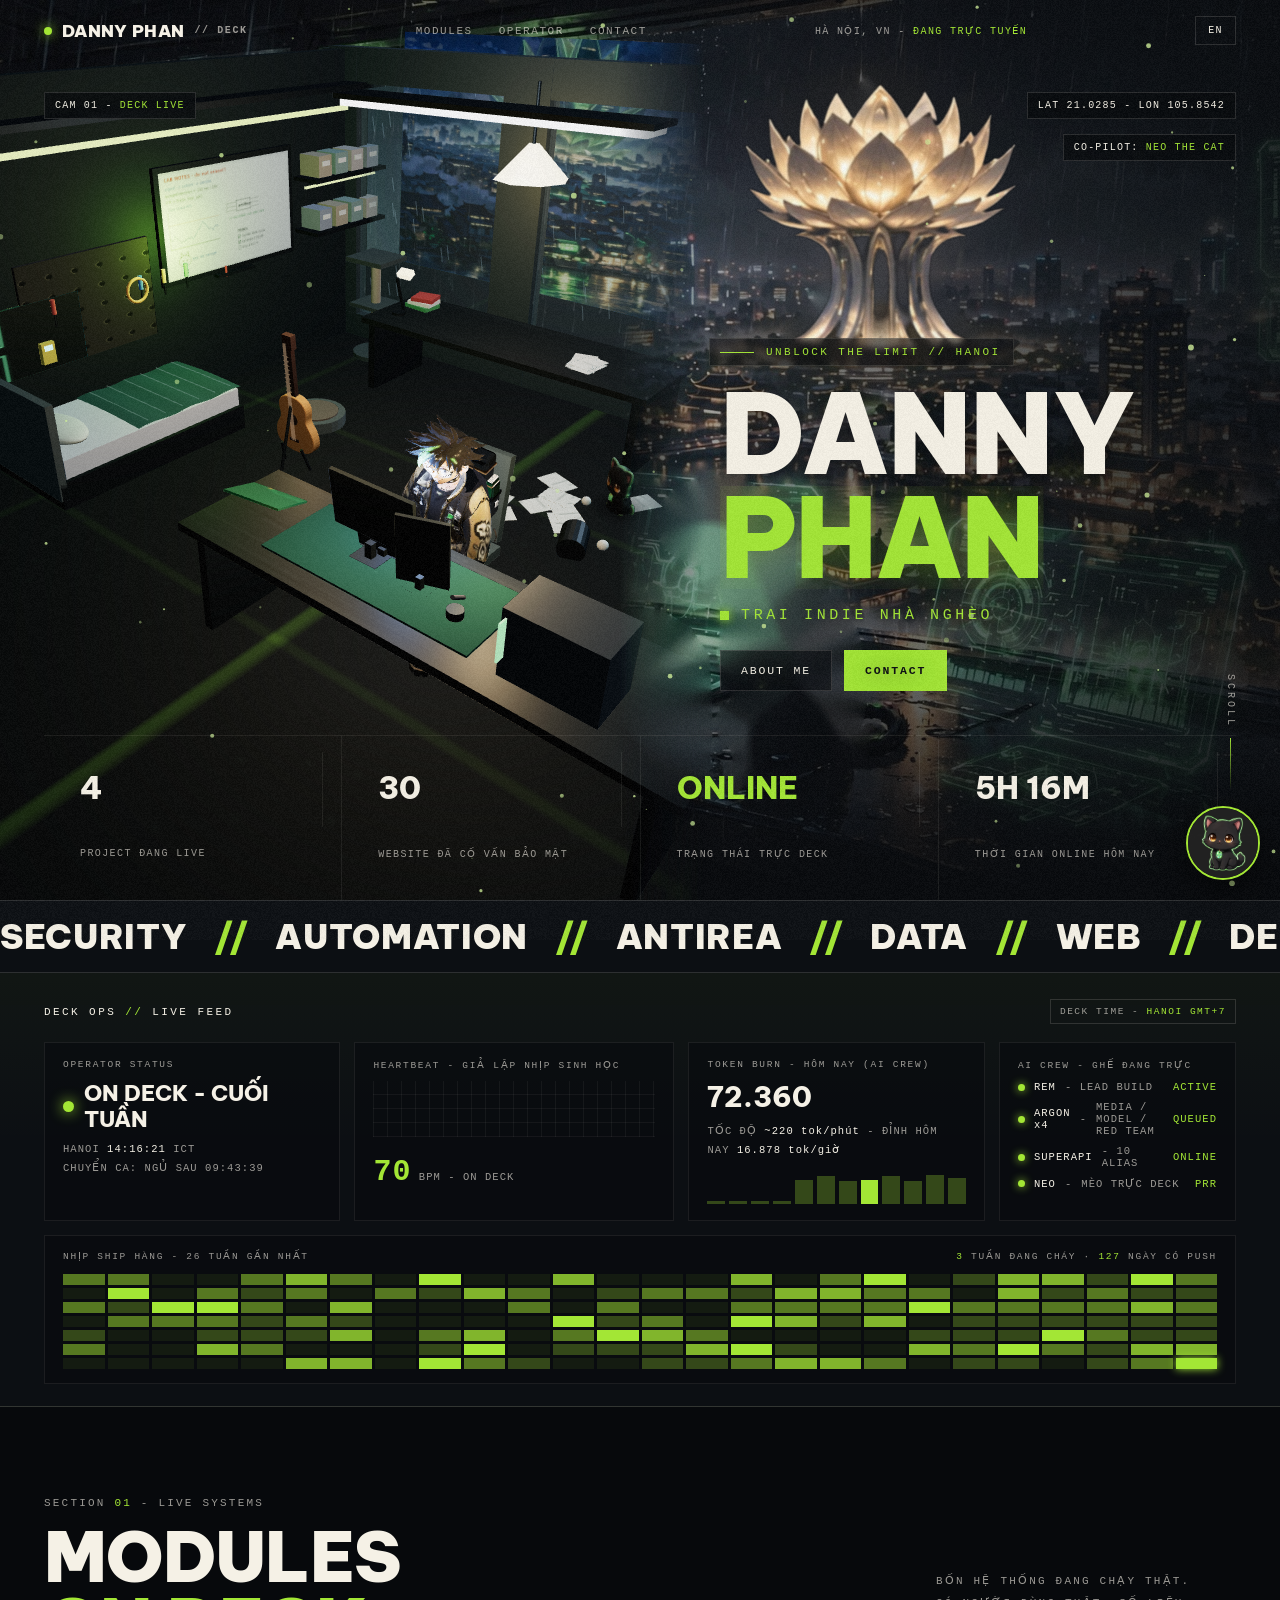
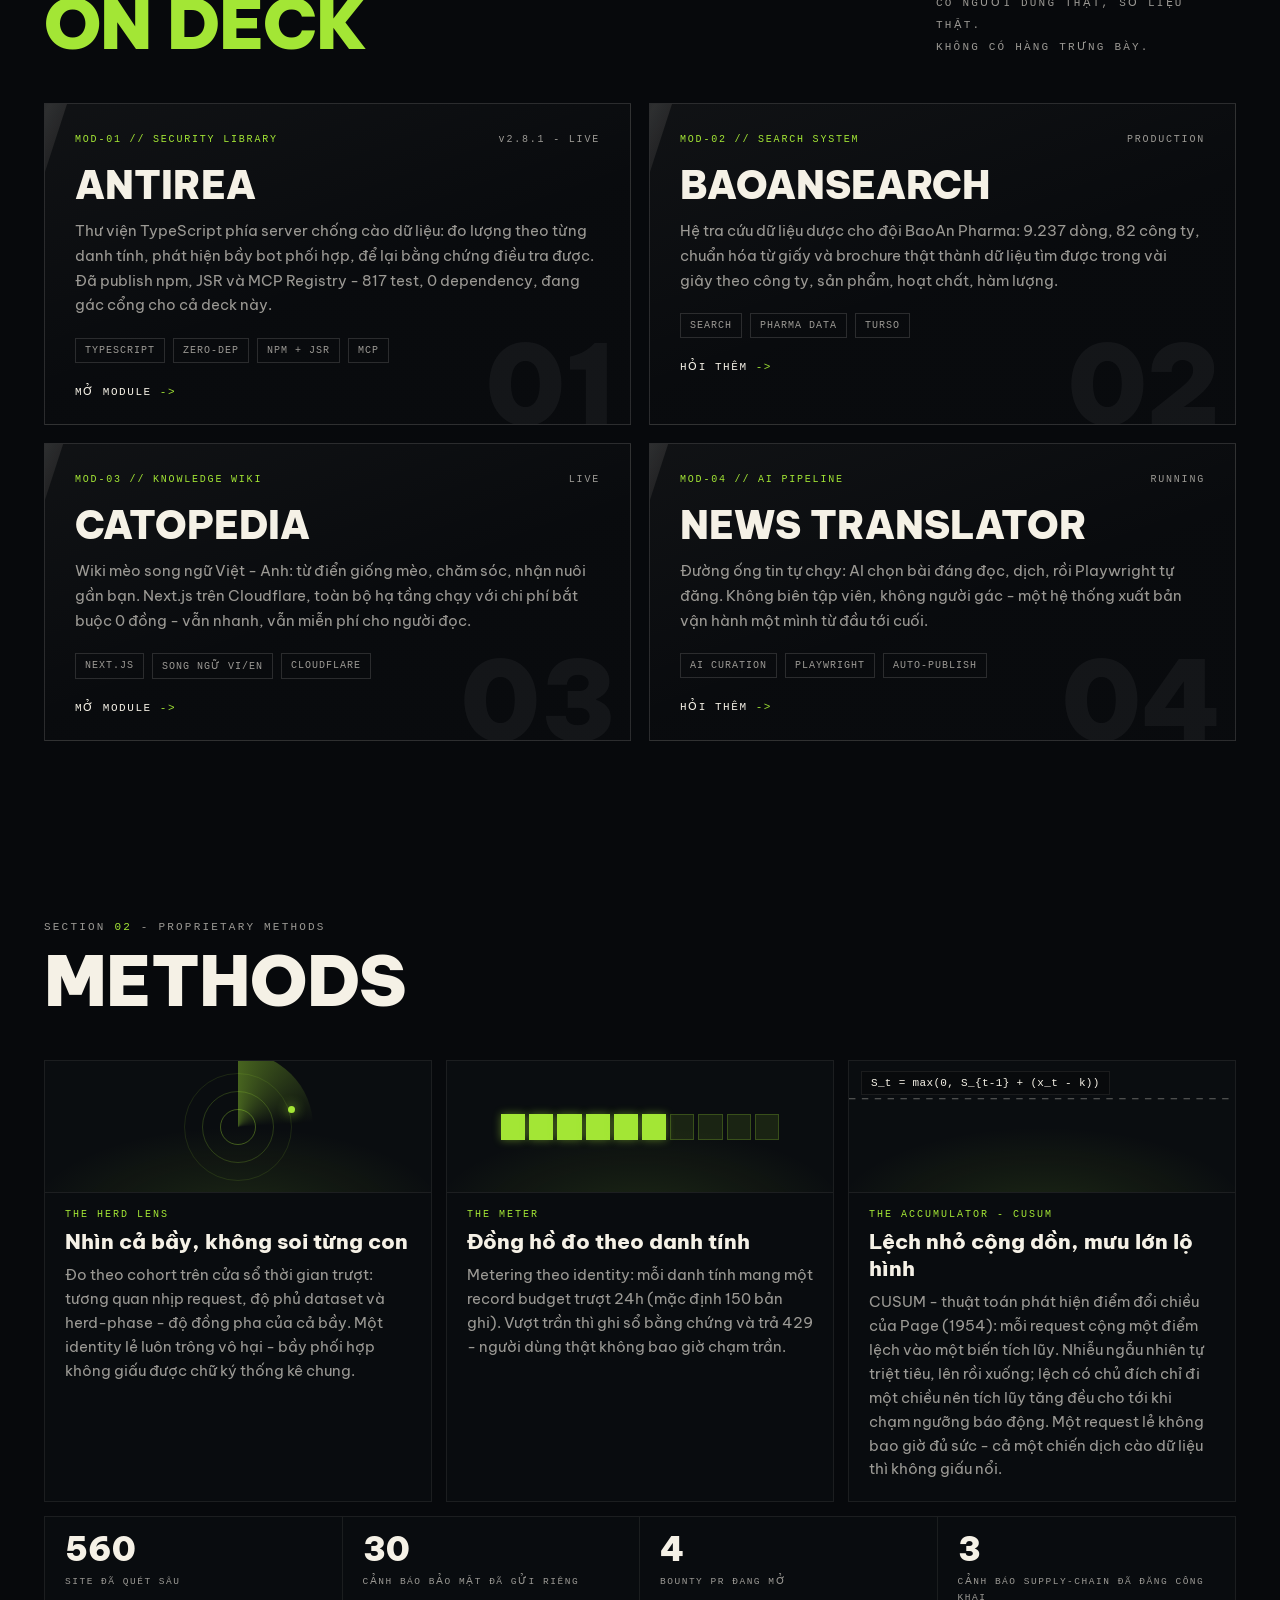
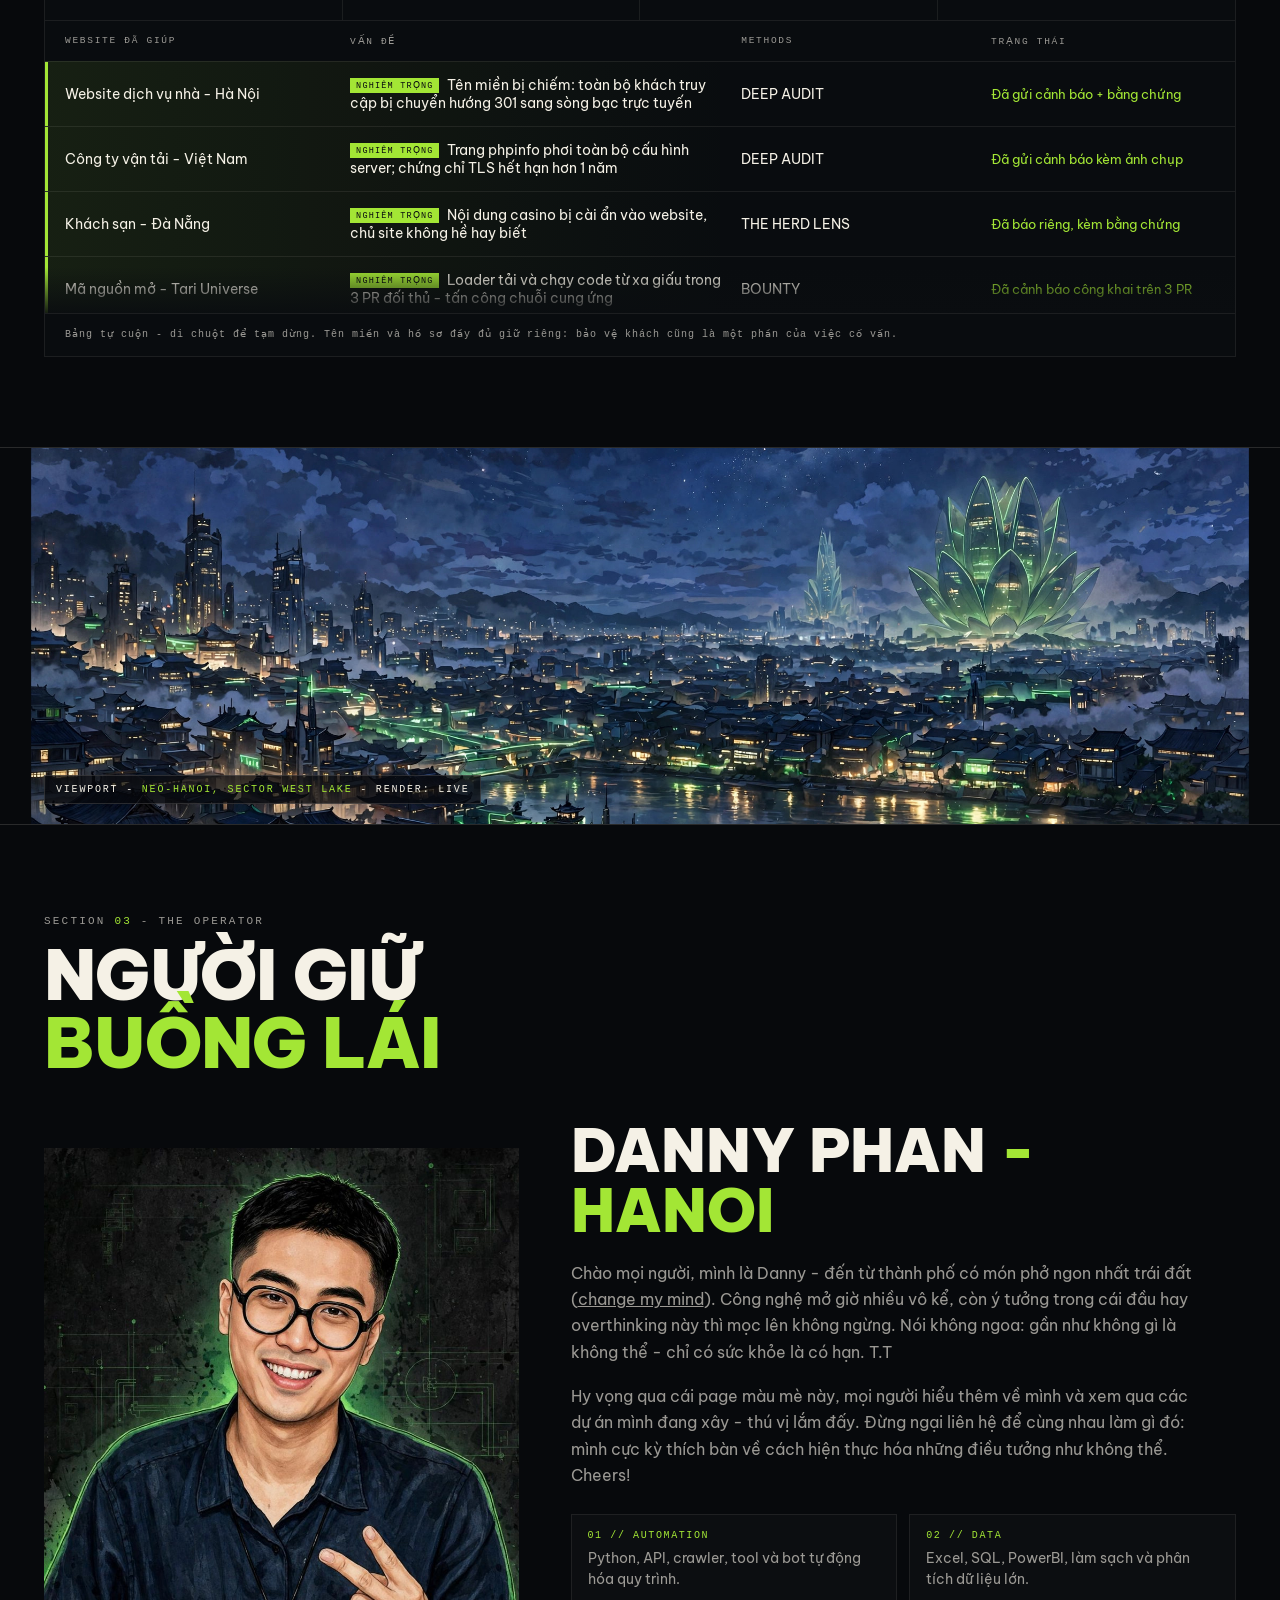
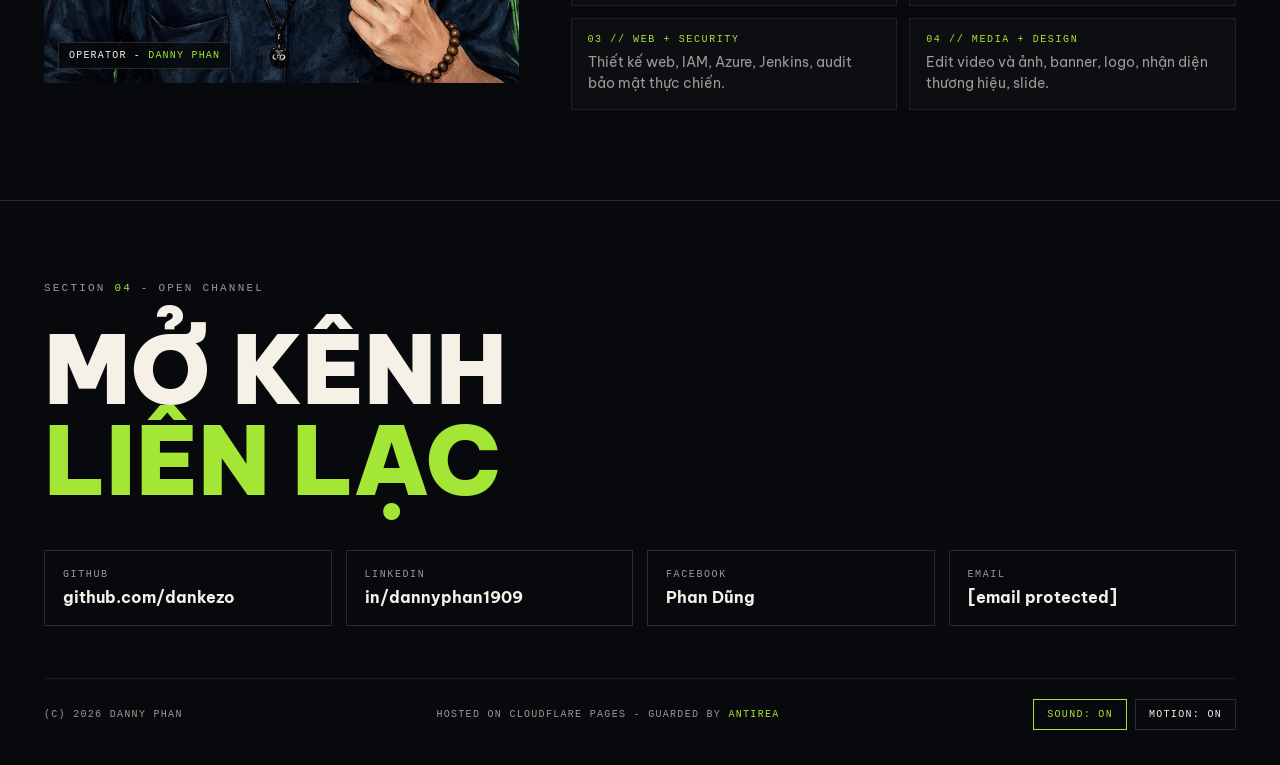
==== site/index.html @ fc875566 "Sharpen mobile room and remove action controls" ====
<!DOCTYPE html>
<html lang="vi">
<head>
<meta charset="UTF-8">
<meta name="viewport" content="width=device-width, initial-scale=1.0">
<title>Danny Phan</title>
<meta name="description" content="Buồng chỉ huy cá nhân của Danny Phan tại Hà Nội: antiRea, bảo mật, tự động hóa, dữ liệu và web. Các module đang trực tuyến.">
<meta property="og:type" content="website">
<meta property="og:url" content="https://dannyphan.me/">
<meta property="og:title" content="Danny Phan">
<meta property="og:description" content="Buồng chỉ huy cá nhân của Danny Phan tại Hà Nội: antiRea, bảo mật, tự động hóa, dữ liệu và web. Các module đang trực tuyến.">
<meta property="og:image" content="https://dannyphan.me/assets/og-image.jpg">
<meta property="og:image:width" content="1200">
<meta property="og:image:height" content="630">
<meta name="twitter:card" content="summary_large_image">
<meta name="twitter:title" content="Danny Phan">
<meta name="twitter:description" content="Buồng chỉ huy cá nhân của Danny Phan tại Hà Nội: antiRea, bảo mật, tự động hóa, dữ liệu và web. Các module đang trực tuyến.">
<meta name="twitter:image" content="https://dannyphan.me/assets/og-image.jpg">
<link rel="icon" href="assets/cat.jpg">
<link rel="preconnect" href="https://fonts.googleapis.com">
<link rel="preconnect" href="https://fonts.gstatic.com" crossorigin>
<link href="https://fonts.googleapis.com/css2?family=Be+Vietnam+Pro:wght@400;500;700;800;900&display=swap" rel="stylesheet">
<style>
:root{
  --bg:#07090C; --ink:#101418; --ink2:#0C0F13; --paper:#F5F1E6; --acid:#A3E635;
  --acid-dim:rgba(163,230,53,.55); --line:rgba(245,241,230,.14); --line2:rgba(245,241,230,.08);
  --mut:rgba(245,241,230,.62); --ease:cubic-bezier(.22,1,.36,1);
  --mono:ui-monospace,'SF Mono',SFMono-Regular,Menlo,Consolas,monospace;
}
*{margin:0;padding:0;box-sizing:border-box}
html{scroll-behavior:smooth}
html.no-motion{scroll-behavior:auto}
body{background:var(--bg);color:var(--paper);font-family:'Be Vietnam Pro',system-ui,sans-serif;overflow-x:hidden;-webkit-font-smoothing:antialiased}
::selection{background:var(--acid);color:#0B0E11}
a{color:inherit}
img{display:block;max-width:100%}
.mono{font-family:var(--mono);letter-spacing:.08em}

/* ---------- grain + scanlines ---------- */
.grain{position:fixed;inset:-40px;z-index:70;pointer-events:none;opacity:.035;background-repeat:repeat}
@keyframes grain{0%{transform:translate(0,0)}25%{transform:translate(-14px,9px)}50%{transform:translate(11px,-13px)}75%{transform:translate(-7px,-6px)}100%{transform:translate(0,0)}}

/* ---------- boot loader ---------- */
#boot{position:fixed;inset:0;z-index:200;background:#05070A;display:flex;align-items:center;justify-content:center;clip-path:inset(0 0 0 0);transition:clip-path 700ms var(--ease)}
#boot.done{clip-path:inset(0 0 100% 0)}
#boot .box{width:min(520px,86vw)}
#boot .blogo{font-weight:900;font-size:clamp(28px,6vw,44px);letter-spacing:-.01em;line-height:1}
#boot .blogo em{font-style:normal;color:var(--acid)}
#boot .blines{margin-top:18px;font-family:var(--mono);font-size:11px;line-height:1.9;color:var(--mut);min-height:96px;white-space:pre-line}
#boot .bbar{margin-top:14px;height:3px;background:rgba(245,241,230,.12);position:relative;overflow:hidden}
#boot .bbar i{position:absolute;inset:0;background:var(--acid);transform-origin:left;transform:scaleX(0)}
#boot .bpct{margin-top:10px;font-family:var(--mono);font-size:11px;color:var(--acid);display:flex;justify-content:space-between}
.no-js #boot{display:none}

/* ---------- custom cursor ---------- */
#cur,#curR{position:fixed;top:0;left:0;z-index:120;pointer-events:none;border-radius:50%;display:none}
@media(pointer:fine){#cur,#curR{display:block}}
#cur,#curR{opacity:0;transition:opacity 350ms}
body.cur-on #cur,body.cur-on #curR{opacity:1}
#cur{width:6px;height:6px;background:var(--acid);transform:translate(-50%,-50%)}
#curR{width:34px;height:34px;border:1px solid var(--acid-dim);transform:translate(-50%,-50%);transition:width 250ms var(--ease),height 250ms var(--ease),background 250ms}
#curR.big{width:64px;height:64px;background:rgba(163,230,53,.08)}
#curR .clab{position:absolute;inset:0;display:flex;align-items:center;justify-content:center;font-family:var(--mono);font-size:8px;letter-spacing:.14em;color:var(--acid);opacity:0;transition:opacity 200ms}
#curR.big .clab{opacity:1}

/* ---------- header ---------- */
header{position:fixed;top:0;left:0;right:0;z-index:90;display:flex;align-items:center;justify-content:space-between;padding:16px clamp(16px,4vw,44px);mix-blend-mode:normal;border-bottom:1px solid transparent;transition:background 300ms,border-color 300ms}
header.scrolled{background:rgba(7,9,12,.86);backdrop-filter:blur(10px);border-bottom-color:var(--line2)}
header .brand{font-weight:900;font-size:17px;letter-spacing:.02em;text-decoration:none;display:flex;gap:10px;align-items:center}
header .brand .dot{width:8px;height:8px;border-radius:50%;background:var(--acid);box-shadow:0 0 12px var(--acid);animation:pulse 2.2s infinite}
@keyframes pulse{0%,100%{opacity:1}50%{opacity:.35}}
header nav{display:flex;gap:26px}
header nav a{font-family:var(--mono);font-size:11px;letter-spacing:.14em;text-decoration:none;color:var(--mut);transition:color 200ms}
header nav a:hover{color:var(--acid)}
header .hstat{font-family:var(--mono);font-size:10px;letter-spacing:.14em;color:var(--mut)}
header .hstat b{color:var(--acid);font-weight:400}
#langBtn{cursor:pointer;background:none;border:1px solid var(--line);color:var(--paper);font-family:var(--mono);font-size:10px;letter-spacing:.14em;padding:8px 12px}
#langBtn:hover{border-color:var(--acid);color:var(--acid)}
@media(max-width:760px){header nav{display:none}header .hstat{display:none}header .brand .mono{display:none}}
@media(max-width:640px){.chip.c2{display:none}#catTeaser{display:none}.kicker{font-size:10px;letter-spacing:.15em}.kicker::before{width:22px;flex:none}}

/* ---------- hero ---------- */
.hero{position:relative;min-height:100svh;display:flex;flex-direction:column;justify-content:flex-end;overflow:hidden;background:
  radial-gradient(1100px 520px at 78% -10%,rgba(163,230,53,.13),transparent 60%),
  radial-gradient(900px 600px at 8% 108%,rgba(38,64,110,.35),transparent 60%),var(--bg)}
#gl{position:absolute;inset:0;width:100%;height:100%;opacity:.85}
.sky{position:absolute;inset:-4% -4% auto -4%;height:66%;overflow:hidden;opacity:.5;
  -webkit-mask-image:linear-gradient(#000 55%,transparent 98%);mask-image:linear-gradient(#000 55%,transparent 98%)}
.sky img{width:100%;height:100%;object-fit:cover;object-position:14% 30%}
#fx{position:absolute;inset:0;width:100%;height:100%;pointer-events:none;z-index:3}
#gl{z-index:2;mix-blend-mode:screen;opacity:.45}
.hero-art{position:absolute;inset:0;z-index:1;overflow:hidden;will-change:transform}
.hero-art img.key{width:100%;height:100%;object-fit:cover;object-position:36% 46%}
/* Danny is a REAL separated layer (cut from the original art), animated on his own:
   breathing idle, deeper parallax than the background, and a nod when clicked. */
.lotus-wrap{position:absolute;inset:0;z-index:1;pointer-events:none;will-change:transform}
.lotus-layer{width:100%;height:100%;object-fit:cover;object-position:36% 46%}
@keyframes lotusGlow{0%,100%{filter:brightness(1)}50%{filter:brightness(1.15) drop-shadow(0 0 26px rgba(255,196,86,.35))}}
.danny-wrap{position:absolute;inset:0;z-index:2;pointer-events:none;will-change:transform}
.cat-wrap{position:absolute;inset:0;z-index:3;pointer-events:none;will-change:transform}
.cat-layer{width:100%;height:100%;object-fit:cover;object-position:36% 46%}
@keyframes catBreathe{0%,100%{transform:scale(1) translateY(0)}50%{transform:scale(1.013) translateY(-2px)}}
.hero.cat-wiggle .cat-layer{animation:catWiggle .6s var(--ease)}
@keyframes catWiggle{0%{transform:rotate(0)}25%{transform:rotate(-1.6deg) translateY(-3px)}55%{transform:rotate(1.2deg)}100%{transform:rotate(0)}}
#rain{position:absolute;inset:0;width:100%;height:100%;z-index:4;pointer-events:none;opacity:.38}
#physGL{position:absolute;inset:0;width:100%;height:100%;z-index:2;pointer-events:none}
@media (min-width:901px){ .hero.gl3d .danny-wrap{visibility:hidden} }
/* Portrait (mobile-native) layer stack - hidden on desktop */
.key-p{display:none;width:100%;height:100%;object-fit:cover;object-position:50% 38%}
.mpose,.mcpose{display:none;position:absolute;inset:0;opacity:0;transition:opacity 220ms ease;object-position:50% 38%}
.mpose.on,.mcpose.on{opacity:1}
#catHot{position:absolute;left:51%;top:69%;width:11%;height:25%;z-index:7;background:none;border:none;cursor:pointer;padding:0}
.danny-layer{width:100%;height:100%;object-fit:cover;object-position:36% 46%;transition:filter 400ms}
@keyframes breathe{0%,100%{transform:scale(1) translateY(0)}50%{transform:scale(1.012) translateY(-4px)}}
/* Pose stacks: the operator and the cat swap full poses (typing / thinking /
   leaning back, sitting / grooming / sleeping) with a short crossfade. */
.pose,.cpose{position:absolute;inset:0;opacity:0;transition:opacity 220ms ease}
.pose.on,.cpose.on{opacity:1}
/* typing life comes from the physics layer now - no CSS bobbing */
.zzz{position:absolute;left:57%;top:55%;z-index:4;pointer-events:none;font-family:var(--mono);color:var(--acid);opacity:0;transition:opacity 600ms}
.zzz i{position:absolute;font-style:normal;font-weight:700;text-shadow:0 0 12px rgba(163,230,53,.6);opacity:0}
.zzz i:nth-child(1){font-size:13px}.zzz i:nth-child(2){font-size:18px}.zzz i:nth-child(3){font-size:25px}
.hero.cat-sleep .zzz{opacity:1}
.hero.cat-sleep .zzz i{animation:floatZ 2.6s ease-in infinite}
.hero.cat-sleep .zzz i:nth-child(2){animation-delay:.85s}
.hero.cat-sleep .zzz i:nth-child(3){animation-delay:1.7s}
@keyframes floatZ{0%{transform:translate(0,0) rotate(-6deg);opacity:0}25%{opacity:.95}100%{transform:translate(26px,-64px) rotate(10deg);opacity:0}}
.hero.react .danny-layer{animation:dannyNod 900ms var(--ease)}
@keyframes dannyNod{0%{transform:rotate(0) translateY(0)}22%{transform:rotate(-1.3deg) translateY(7px) scale(1.006)}48%{transform:rotate(.7deg) translateY(-3px)}72%{transform:rotate(-.4deg) translateY(2px)}100%{transform:rotate(0) translateY(0)}}
body.danny-hover .danny-layer{filter:brightness(1.08) saturate(1.07)}
.hero-art::after{content:"";position:absolute;inset:0;background:
  linear-gradient(90deg,rgba(7,9,12,.26) 0%,rgba(7,9,12,.05) 40%,rgba(7,9,12,.52) 63%,rgba(7,9,12,.88) 100%),
  linear-gradient(0deg,var(--bg) 1%,rgba(7,9,12,0) 26%),
  linear-gradient(180deg,rgba(7,9,12,.55),rgba(7,9,12,0) 18%)}
/* Danny himself is interactive: hotspot, speech bubble, pulse rings */
#dannyHot{position:absolute;z-index:6;left:2.5%;bottom:11%;width:min(31vw,450px);height:min(70vh,610px);background:transparent;border:none;cursor:pointer;padding:0}
#dannyHot:focus-visible{outline:2px solid var(--acid);outline-offset:-2px}
#dannyFx{position:absolute;inset:0;z-index:6;pointer-events:none;overflow:hidden}
.danny-ring{position:absolute;border:2px solid var(--acid);border-radius:50%;pointer-events:none;transform:translate(-50%,-50%);animation:ringX 950ms var(--ease) forwards}
@keyframes ringX{from{width:36px;height:36px;opacity:.95}to{width:330px;height:330px;opacity:0}}
#dannySay{position:absolute;z-index:7;left:46.5%;top:14.5%;width:min(312px,72vw);background:rgba(9,12,10,.92);border:1px solid rgba(163,230,53,.5);color:var(--paper);box-shadow:0 18px 44px rgba(0,0,0,.55);backdrop-filter:blur(6px);opacity:0;transform:translateY(10px) scale(.96);transform-origin:bottom left;transition:opacity 300ms var(--ease),transform 300ms var(--ease);pointer-events:none}
#dannySay::before{content:"";position:absolute;top:-1px;left:-1px;width:14px;height:14px;border-top:2px solid var(--acid);border-left:2px solid var(--acid)}
#dannySay::after{content:"";position:absolute;left:-7px;bottom:20px;width:12px;height:12px;background:rgba(9,12,10,.92);border-left:1px solid rgba(163,230,53,.5);border-bottom:1px solid rgba(163,230,53,.5);transform:rotate(45deg)}
#dannySay.show{opacity:1;transform:none}
.say-head{display:flex;align-items:center;gap:8px;font-family:var(--mono);font-size:9px;letter-spacing:.18em;color:var(--acid);padding:10px 12px 0}
.say-head .dot{width:7px;height:7px;border-radius:50%;background:var(--acid);box-shadow:0 0 9px var(--acid);animation:pulse 1.4s infinite;flex:none}
.say-head .eq{margin-left:auto;display:flex;gap:2px;align-items:flex-end;height:10px}
.say-head .eq i{width:3px;background:var(--acid);animation:eqB 680ms ease-in-out infinite}
.say-head .eq i:nth-child(2){animation-delay:120ms}.say-head .eq i:nth-child(3){animation-delay:240ms}
@keyframes eqB{0%,100%{height:3px}50%{height:10px}}
.say-text{font-size:15px;font-weight:600;line-height:1.55;padding:7px 12px 13px;min-height:52px}
.say-text .caret{display:inline-block;width:8px;height:15px;background:var(--acid);vertical-align:-2px;margin-left:3px;animation:blink 530ms steps(1) infinite}
@keyframes blink{50%{opacity:0}}
body.overdrive #gl{opacity:.8}
body.overdrive .hero-art .scan i{animation-duration:1.5s}
#catBtn.excited{animation:catWig 600ms var(--ease)}
@keyframes catWig{0%,100%{transform:rotate(0)}25%{transform:rotate(-8deg) scale(1.07)}60%{transform:rotate(7deg) scale(1.07)}}
.hero-art .scan{position:absolute;inset:0;overflow:hidden;pointer-events:none;z-index:2}
.hero-art .scan i{position:absolute;left:0;right:0;height:130px;top:-140px;background:linear-gradient(rgba(163,230,53,0),rgba(163,230,53,.13),rgba(163,230,53,0));animation:scan 5.5s var(--ease) infinite}
.hero .chip{z-index:6}
.hero .chip.c1{top:92px;left:clamp(16px,4vw,44px)}
.hero .chip.c2{top:92px;right:clamp(16px,4vw,44px);left:auto}
.hero .chip.c3{right:6%;bottom:32%;left:auto;top:auto}
.hero-inner{position:relative;z-index:5;width:min(1440px,100%);margin:0 auto;padding:clamp(120px,17vh,180px) clamp(16px,4vw,44px) 0}
.hero-grid{display:grid;grid-template-columns:minmax(0,1fr) minmax(0,600px);align-items:end}
.hero-copy{grid-column:2;text-shadow:0 2px 22px rgba(7,9,12,.55)}
.hudframe{position:relative;border:1px solid var(--line);background:rgba(12,15,19,.4)}
.hudframe::before,.hudframe::after{content:"";position:absolute;width:22px;height:22px;border:2px solid var(--acid);z-index:3}
.hudframe::before{top:-2px;left:-2px;border-right:none;border-bottom:none}
.hudframe::after{bottom:-2px;right:-2px;border-left:none;border-top:none}
.hudframe .scan{position:absolute;inset:0;overflow:hidden;pointer-events:none;z-index:2}
.hudframe .scan i{position:absolute;left:0;right:0;height:110px;top:-120px;background:linear-gradient(rgba(163,230,53,0),rgba(163,230,53,.14),rgba(163,230,53,0));animation:scan 5.5s var(--ease) infinite}
@keyframes scan{0%,55%{top:-120px}85%,100%{top:110%}}
.hudframe img.key{width:100%;height:100%;object-fit:cover;aspect-ratio:16/10.4}
.chip{position:absolute;z-index:4;font-family:var(--mono);font-size:10px;letter-spacing:.12em;padding:7px 10px;background:rgba(7,9,12,.78);border:1px solid var(--line);backdrop-filter:blur(4px)}
.chip b{color:var(--acid);font-weight:400}
.chip.c1{top:14px;left:14px}.chip.c2{top:14px;right:14px}.chip.c3{bottom:14px;left:14px}
.hero-copy{padding-bottom:8px}
.kicker{font-family:var(--mono);font-size:11px;letter-spacing:.22em;color:var(--acid);display:flex;align-items:center;gap:12px;width:max-content;max-width:100%;background:rgba(5,7,10,.52);border:1px solid rgba(245,241,230,.12);padding:7px 12px 7px 10px;margin-left:-11px;backdrop-filter:blur(3px);text-shadow:0 1px 8px rgba(0,0,0,.65)}
.kicker::before{content:"";width:34px;height:1px;background:var(--acid)}
h1.mega{font-size:clamp(56px,8.6vw,132px);font-weight:900;line-height:.94;letter-spacing:-.015em;margin:16px 0 6px;text-transform:uppercase;transform:scale(1.055);transition:transform 1500ms var(--ease)}
h1.mega.play{transform:scale(1)}
h1.mega .ch{display:inline-block;transform:translateY(112%);clip-path:inset(0 0 0 0)}
h1.mega .row{display:block;overflow:hidden;padding-bottom:.08em;margin-bottom:-.08em}
h1.mega .acid{color:var(--acid);text-shadow:0 0 34px rgba(163,230,53,.35)}
.glitching{animation:gl .38s steps(2) both}
@keyframes gl{0%{transform:translate(3px,-2px) skewX(-6deg);opacity:.75}35%{transform:translate(-4px,1px)}70%{transform:translate(2px,2px) skewX(4deg)}100%{transform:none}}
.hero-sub{font-size:clamp(15px,1.5vw,18px);line-height:1.65;color:var(--mut);max-width:46ch;margin-top:16px}
.hero-sub b{color:var(--paper);font-weight:700}
.cta-row{display:flex;gap:14px;margin-top:28px;flex-wrap:wrap}
.btn{font-family:var(--mono);font-size:12px;letter-spacing:.12em;text-decoration:none;padding:15px 22px;border:1px solid var(--acid);color:#0B0E11;background:var(--acid);font-weight:700;transition:transform 250ms var(--ease),box-shadow 250ms;box-shadow:0 0 0 rgba(163,230,53,0)}
.btn:hover{transform:translateY(-3px);box-shadow:0 12px 34px rgba(163,230,53,.28)}
.btn.ghost{background:transparent;color:var(--paper);border-color:var(--line)}
.btn.ghost:hover{border-color:var(--acid);color:var(--acid);box-shadow:none}
.hero-meta{display:flex;gap:0;margin-top:clamp(28px,4vh,44px);border-top:1px solid var(--line2);position:relative;z-index:5}
.hero-meta div{flex:1;padding:16px 18px 20px;border-right:1px solid var(--line2)}
.hero-meta div:last-child{border-right:none}
.hero-meta .n{font-size:clamp(22px,2.4vw,32px);font-weight:800}
.hero-meta .n em{font-style:normal;color:var(--acid)}
.hero-meta .l{font-family:var(--mono);font-size:10px;letter-spacing:.14em;color:var(--mut);margin-top:5px}
.hero-meta .n span.on{color:var(--acid)}
.hero-meta .n span.off{color:#8a94a0}
.scrollcue{position:absolute;right:clamp(16px,4vw,44px);bottom:110px;z-index:6;font-family:var(--mono);font-size:10px;letter-spacing:.3em;color:var(--mut);writing-mode:vertical-rl;display:flex;align-items:center;gap:10px}
.scrollcue::after{content:"";width:1px;height:52px;background:linear-gradient(var(--acid),transparent);animation:cue 1.8s var(--ease) infinite}
@keyframes cue{0%{transform:scaleY(0);transform-origin:top}55%{transform:scaleY(1);transform-origin:top}56%{transform-origin:bottom}100%{transform:scaleY(0);transform-origin:bottom}}
/* ---------- M7 hero: slogan + contact chips, live 3D room stage ---------- */
.hero-slogan{display:none}
.cta-chips{display:none}
@media(min-width:901px){
  .hero-sub{display:none}
  .cta-row{display:none}
  .hero-slogan{display:flex;align-items:center;gap:12px;margin-top:18px;font-family:var(--mono);font-size:clamp(12px,1.25vw,15px);letter-spacing:.24em;color:var(--acid);text-transform:uppercase}
  .hero-slogan::before{content:"";width:9px;height:9px;background:var(--acid);box-shadow:0 0 10px var(--acid);flex:none}
  .cta-chips{display:flex;gap:12px;margin-top:26px;flex-wrap:wrap}
  .hchip{font-family:var(--mono);font-size:11.5px;letter-spacing:.16em;text-decoration:none;padding:13px 20px;border:1px solid var(--line);color:var(--paper);background:rgba(7,9,12,.55);backdrop-filter:blur(4px);transition:border-color 250ms,color 250ms,transform 250ms var(--ease),box-shadow 250ms}
  .hchip:hover{border-color:var(--acid);color:var(--acid);transform:translateY(-2px)}
  .hchip.solid{background:var(--acid);border-color:var(--acid);color:#0B0E11;font-weight:700}
  .hchip.solid:hover{color:#0B0E11;box-shadow:0 12px 30px rgba(163,230,53,.25)}
  /* live room: the canvas becomes the left stage (copy owns the right) */
  .hero.gl3d #physGL{inset:auto;left:0;top:0;width:55%;height:100%;opacity:1;mix-blend-mode:normal;
    -webkit-mask-image:linear-gradient(90deg,#000 88%,transparent 100%);mask-image:linear-gradient(90deg,#000 88%,transparent 100%)}
  .hero.gl3d .cat-wrap{visibility:hidden}
  .hero.gl3d #catHot{display:none}
  .hero.gl3d .hero-grid{grid-template-columns:55% 1fr}
  .hero.gl3d .hero-copy{padding-left:clamp(8px,1.6vw,28px)}
  .hero.gl3d #dannySay{left:36%;top:11.5%}
  .hero.gl3d #dannyHot{left:26%;bottom:auto;top:29%;width:9%;height:34%;pointer-events:none}
  .hero.gl3d .chip.c3{top:134px;bottom:auto;right:clamp(16px,4vw,44px)}
}
@media(max-width:900px){
  /* Mobile gets its own composition instead of a squeezed desktop frame:
     the scene is a full-bleed band on top, the copy lives below it on solid
     ground. Nobody is cropped into darkness, no text covers the operator. */
  .hero{display:flex;flex-direction:column;min-height:0}
  .hero-art{position:relative;inset:auto;width:100%;height:55svh;flex:none}
  .hero-art::after{background:linear-gradient(0deg,var(--bg) 0%,rgba(7,9,12,0) 15%),linear-gradient(180deg,rgba(7,9,12,.5),rgba(7,9,12,0) 22%)}
  .hero-art img.key,.danny-layer,.lotus-layer,.cat-layer{object-position:30% 42%}
  /* mobile uses its own portrait artwork + pose stack, not the PC crop */
  .hero-art img.key{display:none}
  .key-p{display:block}
  .pose,.cpose{display:none!important}
  .mpose,.mcpose{display:block}
  .hero .chip.c3{display:none}
  .scrollcue{display:none}
  .hero-grid{grid-template-columns:1fr}
  .hero-copy{grid-column:auto;text-shadow:none}
  /* keep the CTA row clear of the fixed cat chat button (bottom-right):
     buttons wrap inside the safe width instead of sliding under it */
  .cta-row{padding-right:104px}
  .hero-inner{padding-top:6px}
  #dannyHot{left:0;bottom:auto;top:5svh;width:60vw;height:46svh}
  #catHot{left:73%;top:31svh;width:27%;height:21svh}
  #dannySay{left:4%;top:36svh;bottom:auto;width:min(252px,68vw)}
  .zzz{left:80%;top:47%}
  #dannySay::after{left:26px;bottom:auto;top:-7px;transform:rotate(135deg)}
  .say-text{font-size:13.5px;min-height:46px}
  .hero-meta{flex-wrap:wrap}
  .hero-meta div{flex:1 1 42%;border-bottom:1px solid var(--line2)}
}

/* ---------- methods + field results ---------- */
.meths{display:grid;grid-template-columns:repeat(6,1fr);gap:14px}
.meth{border:1px solid var(--line2);background:rgba(12,15,19,.55);padding:0 20px 20px;overflow:hidden;grid-column:span 2}
.meth.duo{grid-column:span 3}
a.meth{display:block;color:inherit;text-decoration:none;transition:border-color 250ms}
a.meth:hover{border-color:rgba(163,230,53,.55)}
.meth.duo.collab{background:linear-gradient(180deg,rgba(163,230,53,.08),rgba(12,15,19,.55))}
.mviz .duo-rings i{position:absolute;top:50%;width:76px;height:76px;margin-top:-38px;border:1.5px solid rgba(163,230,53,.55);border-radius:50%}
.mviz .duo-rings i:nth-child(1){left:calc(50% - 70px)}
.mviz .duo-rings i:nth-child(2){left:calc(50% - 6px);border-color:rgba(163,230,53,.3)}
.mviz .duo-rings b{position:absolute;left:50%;top:50%;width:8px;height:8px;margin:-4px 0 0 -4px;border-radius:50%;background:var(--acid);box-shadow:0 0 12px var(--acid);animation:pulse 1.8s infinite}
.mviz.face img{width:100%;height:100%;object-fit:cover;object-position:center 21%;display:block}
.mcta{display:inline-block;margin-top:12px;font-family:var(--mono);font-size:11px;letter-spacing:.16em;color:var(--acid)}
section[id],footer[id]{scroll-margin-top:86px}
@media(max-width:900px){.meths{grid-template-columns:1fr 1fr}.meth{grid-column:span 2}.meth.duo{grid-column:span 1}}
@media(max-width:560px){.meths{grid-template-columns:1fr}.meth,.meth.duo{grid-column:span 1}}
.mviz{height:132px;margin:0 -20px 16px;position:relative;overflow:hidden;background:radial-gradient(300px 130px at 50% 120%,rgba(163,230,53,.12),transparent 70%),#0A0D10;border-bottom:1px solid var(--line2)}
.mviz .rings i{position:absolute;left:50%;top:50%;transform:translate(-50%,-50%);border:1px solid rgba(163,230,53,.35);border-radius:50%}
.mviz .rings i:nth-child(1){width:36px;height:36px}.mviz .rings i:nth-child(2){width:72px;height:72px;opacity:.6}.mviz .rings i:nth-child(3){width:108px;height:108px;opacity:.35}
.mviz .sweep{position:absolute;left:50%;top:50%;width:150px;height:150px;margin:-75px 0 0 -75px;background:conic-gradient(from 0deg,rgba(163,230,53,.4),transparent 24%);border-radius:50%;animation:spin 5.5s linear infinite}
@keyframes spin{to{transform:rotate(360deg)}}
.mviz .blip{position:absolute;left:63%;top:34%;width:7px;height:7px;border-radius:50%;background:var(--acid);box-shadow:0 0 12px var(--acid);animation:pulse 1.8s infinite}
.mviz .gauge{position:absolute;left:14%;right:14%;top:50%;transform:translateY(-50%);display:flex;gap:4px}
.mviz .gauge i{flex:1;height:26px;background:rgba(163,230,53,.10);border:1px solid rgba(163,230,53,.22)}
.mviz .gauge i.on{background:var(--acid);border-color:var(--acid);box-shadow:0 0 9px rgba(163,230,53,.45)}
.mviz .tg i{position:absolute;left:50%;top:50%;transform:translate(-50%,-50%);border:1px solid rgba(163,230,53,.55);border-radius:50%;animation:ringGrow 2.8s var(--ease) infinite}
.mviz .tg i:nth-child(2){animation-delay:.9s}.mviz .tg i:nth-child(3){animation-delay:1.8s}
@keyframes ringGrow{from{width:10px;height:10px;opacity:1}to{width:110px;height:110px;opacity:0}}
.mviz .tg b{position:absolute;left:50%;top:50%;width:8px;height:8px;margin:-4px;border-radius:50%;background:var(--acid);box-shadow:0 0 12px var(--acid)}
/* CUSUM accumulator viz: animated chart (the descriptive GIF, pure SVG+CSS) */
.mviz.cusum svg{position:absolute;inset:0;width:100%;height:100%}
.mviz.cusum .thr{stroke:rgba(245,241,230,.38);stroke-width:1;stroke-dasharray:5 5}
.mviz.cusum .cpath{fill:none;stroke:var(--acid);stroke-width:2.5;stroke-linejoin:round;stroke-dasharray:100;stroke-dashoffset:100;animation:cdraw 6.5s linear infinite}
@keyframes cdraw{0%{stroke-dashoffset:100}68%{stroke-dashoffset:0}100%{stroke-dashoffset:0}}
.mviz.cusum .cdot{fill:var(--acid);opacity:0;animation:cdotA 6.5s linear infinite}
@keyframes cdotA{0%,60%{opacity:0}68%,100%{opacity:1}}
.mviz.cusum .cform{position:absolute;left:12px;top:10px;font-family:var(--mono);font-size:11px;letter-spacing:.03em;color:var(--paper);background:rgba(7,9,12,.72);border:1px solid var(--line2);padding:5px 9px}
.meth .mname{font-family:var(--mono);font-size:10px;letter-spacing:.2em;color:var(--acid)}
.meth h3{font-size:21px;font-weight:800;margin:8px 0 8px}
.meth p{color:var(--mut);line-height:1.65;font-size:14.5px}
.board{margin-top:14px;border:1px solid var(--line2);background:rgba(12,15,19,.55)}
.brow{display:grid;grid-template-columns:1.15fr 1.6fr 1fr .95fr;gap:14px;padding:14px 20px;border-top:1px solid var(--line2);font-size:14px;align-items:center}
.brow.bhead{border-top:none;font-family:var(--mono);font-size:9.5px;letter-spacing:.18em;color:var(--mut)}
.brow .bst{color:var(--acid);font-size:13px}
.bfoot{padding:12px 20px;border-top:1px solid var(--line2);font-family:var(--mono);font-size:10px;letter-spacing:.1em;color:var(--mut);line-height:1.8}
/* advisory dashboard + auto-scrolling board (Danny 11/11) */
.bdash{display:grid;grid-template-columns:repeat(4,1fr);border-bottom:1px solid var(--line2)}
.bdash .dstat{padding:16px 20px 14px;border-right:1px solid var(--line2)}
.bdash .dstat:last-child{border-right:none}
.bdash .dn{font-size:clamp(24px,2.6vw,34px);font-weight:900;line-height:1;color:var(--paper)}
.bdash .dl{font-family:var(--mono);font-size:9.5px;letter-spacing:.16em;color:var(--mut);margin-top:7px;line-height:1.7}
.bscroll{height:252px;overflow:hidden;position:relative}
.bscroll::after{content:"";position:absolute;left:0;right:0;bottom:0;height:46px;background:linear-gradient(180deg,rgba(10,13,16,0),rgba(10,13,16,.92));pointer-events:none;z-index:2}
.btrack{animation:bscroll 48s linear infinite}
.board:hover .btrack{animation-play-state:paused}
@keyframes bscroll{to{transform:translateY(-50%)}}
.brow.hl{background:linear-gradient(90deg,rgba(163,230,53,.09),transparent 58%);box-shadow:inset 3px 0 0 var(--acid)}
.crit{display:inline-block;font-family:var(--mono);font-size:8.5px;letter-spacing:.14em;color:#0A0D10;background:var(--acid);padding:2px 6px;margin-right:8px;vertical-align:2px}
@media(max-width:900px){.bdash{grid-template-columns:1fr 1fr}.bdash .dstat{border-bottom:1px solid var(--line2)}}
@media(max-width:560px){.bscroll{height:308px}}
@media(max-width:900px){.brow{grid-template-columns:1fr 1fr}.brow.bhead{display:none}}

/* ---------- marquee ---------- */
.marquee{border-top:1px solid var(--line);border-bottom:1px solid var(--line);overflow:hidden;background:var(--ink2);position:relative;z-index:6}
.marquee .track{display:flex;width:max-content;animation:mq 26s linear infinite}
.marquee:hover .track{animation-play-state:paused}
.marquee span{font-weight:900;font-size:clamp(20px,3vw,34px);letter-spacing:.02em;padding:14px 0;white-space:nowrap;text-transform:uppercase}
.marquee span i{font-style:normal;color:var(--acid);padding:0 18px}
@keyframes mq{to{transform:translateX(-50%)}}

/* ---------- LIVE OPS dashboard ---------- */
.ops{border-bottom:1px solid var(--line);background:linear-gradient(180deg,rgba(163,230,53,.03),rgba(7,9,12,0) 40%),var(--ink2);position:relative;z-index:6}
.ops-in{max-width:1440px;margin:0 auto;padding:26px clamp(16px,4vw,44px) 22px}
.ops-head{display:flex;justify-content:space-between;align-items:center;gap:14px;flex-wrap:wrap;margin-bottom:18px}
.ops-head .t{font-family:var(--mono);font-size:11px;letter-spacing:.22em;color:var(--paper)}
.ops-head .t b{color:var(--acid);font-weight:400}
.ops-head .sim{font-family:var(--mono);font-size:9.5px;letter-spacing:.16em;color:var(--mut);border:1px solid var(--line);padding:6px 9px}
.ops-head .sim b{color:var(--acid);font-weight:400}
.ops-grid{display:grid;grid-template-columns:1.25fr 1.35fr 1.25fr 1fr;gap:14px}
@media(max-width:1080px){.ops-grid{grid-template-columns:1fr 1fr}}
@media(max-width:560px){.ops-grid{grid-template-columns:1fr}}
.cell{border:1px solid var(--line2);background:rgba(7,9,12,.5);padding:16px 18px;min-height:118px}
.cell .cl{font-family:var(--mono);font-size:9.5px;letter-spacing:.18em;color:var(--mut);margin-bottom:10px}
.cell .big{font-size:clamp(19px,1.7vw,24px);font-weight:800;line-height:1.2;display:flex;align-items:center;gap:10px}
.cell .sub{font-family:var(--mono);font-size:10.5px;letter-spacing:.1em;color:var(--mut);margin-top:8px;line-height:1.8}
.cell .sub b{color:var(--paper);font-weight:400}
.odot{width:11px;height:11px;border-radius:50%;background:var(--acid);box-shadow:0 0 14px var(--acid);animation:pulse 2s infinite;flex:none}
.odot.off{background:#5b6672;box-shadow:none;animation:none}
#ecgWrap{position:relative;height:56px;background:repeating-linear-gradient(0deg,rgba(245,241,230,.05) 0 1px,transparent 1px 14px),repeating-linear-gradient(90deg,rgba(245,241,230,.05) 0 1px,transparent 1px 14px)}
#ecg{position:absolute;inset:0;width:100%;height:100%}
.bpm{font-size:30px;font-weight:900;color:var(--acid)}
#tokBars{display:flex;gap:4px;align-items:flex-end;height:34px;margin-top:10px}
#tokBars i{flex:1;background:rgba(163,230,53,.28);min-height:3px}
#tokBars i.now{background:var(--acid);animation:pulse 1.6s infinite}
.crew{display:flex;flex-direction:column;gap:8px}
.crew .row{display:flex;align-items:center;gap:9px;font-family:var(--mono);font-size:10.5px;letter-spacing:.1em;color:var(--mut)}
.crew .row b{color:var(--paper);font-weight:400}
.crew .d{width:7px;height:7px;border-radius:50%;background:var(--acid);box-shadow:0 0 8px var(--acid);flex:none}
.crew .d.idle{background:#8a94a0;box-shadow:none}
.crew .row .tag{margin-left:auto;color:var(--acid)}
.crew .row .tag.idle{color:var(--mut)}

.heat{margin-top:14px;border:1px solid var(--line2);background:rgba(7,9,12,.5);padding:14px 18px}
.heat-head{display:flex;justify-content:space-between;gap:12px;flex-wrap:wrap;font-family:var(--mono);font-size:9.5px;letter-spacing:.18em;color:var(--mut)}
.heat-head b{color:var(--acid);font-weight:400}
.heat-grid{display:grid;grid-auto-flow:column;grid-template-rows:repeat(7,1fr);gap:3px;margin-top:12px}
.heat-grid i{height:11px;background:rgba(163,230,53,.07)}
.heat-grid i.l1{background:rgba(163,230,53,.28)}
.heat-grid i.l2{background:rgba(163,230,53,.5)}
.heat-grid i.l3{background:rgba(163,230,53,.78)}
.heat-grid i.l4{background:var(--acid)}
.heat-grid i.today{background:var(--acid);box-shadow:0 0 8px var(--acid);animation:pulse 1.6s infinite}

/* ---------- sections ---------- */
section.blk{position:relative;padding:clamp(70px,10vh,120px) clamp(16px,4vw,44px);max-width:1440px;margin:0 auto}
.sec-head{display:flex;align-items:flex-end;justify-content:space-between;gap:20px;margin-bottom:clamp(30px,5vh,54px);flex-wrap:wrap}
.sec-head h2{font-size:clamp(38px,5.4vw,74px);font-weight:900;line-height:.98;text-transform:uppercase;letter-spacing:-.01em;margin-top:14px}
.sec-head h2 .acid{color:var(--acid)}
.sec-head .idx{font-family:var(--mono);font-size:11px;letter-spacing:.2em;color:var(--mut)}
.sec-head .idx b{color:var(--acid);font-weight:400}
.reveal{opacity:0;transform:translateY(30px) scale(.965);transition:opacity 900ms var(--ease),transform 900ms var(--ease)}
.reveal.in{opacity:1;transform:none}

/* modules */
.mods{display:grid;grid-template-columns:1fr 1fr;gap:18px}
@media(max-width:860px){.mods{grid-template-columns:1fr}}
.mod{position:relative;border:1px solid var(--line);background:linear-gradient(160deg,rgba(245,241,230,.045),rgba(245,241,230,.012) 55%);padding:30px 30px 26px;overflow:hidden;transform-style:preserve-3d;will-change:transform;text-decoration:none;display:block}
.mod::before{content:"";position:absolute;inset:0;background:radial-gradient(420px 240px at var(--mx,50%) var(--my,50%),rgba(163,230,53,.13),transparent 65%);opacity:0;transition:opacity 300ms;pointer-events:none}
.mod:hover::before{opacity:1}
.mod .shine{position:absolute;top:0;bottom:0;width:90px;left:-120px;background:linear-gradient(100deg,transparent,rgba(245,241,230,.13),transparent);transform:skewX(-18deg);transition:left 700ms var(--ease);pointer-events:none}
.mod:hover .shine{left:115%}
.mod .mid{font-family:var(--mono);font-size:10px;letter-spacing:.18em;color:var(--acid);display:flex;justify-content:space-between}
.mod .mid .st{color:var(--mut)}
.mod h3{font-size:clamp(26px,3vw,38px);font-weight:900;margin:16px 0 10px;text-transform:uppercase}
.mod p{color:var(--mut);line-height:1.65;font-size:15px;max-width:52ch}
.mod .tags{display:flex;gap:8px;flex-wrap:wrap;margin-top:20px}
.mod .tags i{font-style:normal;font-family:var(--mono);font-size:10px;letter-spacing:.1em;border:1px solid var(--line);padding:6px 9px;color:var(--mut)}
.mod .go{margin-top:22px;font-family:var(--mono);font-size:11px;letter-spacing:.14em;color:var(--paper)}
.mod .go b{color:var(--acid);font-weight:400}
.mod .bignum{position:absolute;right:14px;bottom:-16px;font-size:110px;font-weight:900;color:rgba(245,241,230,.05);line-height:1;pointer-events:none}
/* projects master-detail (M7.6, Danny 10/11): click a module and all four
   collapse to compact rows on the left; the right panel - exactly as tall
   as the four rows - plays the project process film, description under
   the film, outbound buttons in the same band */
.pjwrap{display:none;grid-template-columns:minmax(290px,5fr) 7fr;gap:14px}
#modules.detail .mods{display:none}
#modules.detail .pjwrap{display:grid}
.pjlist{display:flex;flex-direction:column;gap:12px}
.pjcard{height:92px;flex:none;display:flex;align-items:center;gap:14px;text-align:left;border:1px solid var(--line2);background:rgba(12,15,19,.55);padding:14px 18px;cursor:pointer;color:inherit;font:inherit;width:100%}
.pjcard .n{font-family:var(--mono);font-size:10px;letter-spacing:.16em;color:var(--acid)}
.pjcard h4{font-size:20px;font-weight:800;text-transform:uppercase;margin:3px 0}
.pjcard .t{font-family:var(--mono);font-size:9.5px;letter-spacing:.12em;color:var(--mut)}
.pjcard .st{margin-left:auto;font-family:var(--mono);font-size:10px;letter-spacing:.14em;color:var(--mut);white-space:nowrap}
.pjcard.on{border-color:var(--acid);background:linear-gradient(180deg,rgba(163,230,53,.07),rgba(12,15,19,.55))}
.pjdetail{border:1px solid var(--line2);background:#0A0D10;display:flex;flex-direction:column;overflow:hidden}
.pjdetail .vidwrap{position:relative;flex:1;min-height:0;background:#07090C}
.pjdetail video{position:absolute;inset:0;width:100%;height:100%;object-fit:cover}
.pjdetail .vidph{position:absolute;inset:0;display:flex;align-items:center;justify-content:center;font-family:var(--mono);font-size:11px;letter-spacing:.2em;color:var(--mut)}
.pjdetail .pinfo{padding:16px 20px 18px;border-top:1px solid var(--line2)}
.pjdetail .pinfo p{color:var(--mut);line-height:1.6;font-size:14.5px}
.pjdetail .pactions{display:flex;gap:10px;margin-top:14px;flex-wrap:wrap}
.pjdetail .pactions a{font-family:var(--mono);font-size:11px;letter-spacing:.14em;padding:10px 16px;border:1px solid var(--acid);color:#0A0D10;background:var(--acid);text-decoration:none}
.pjdetail .pactions a.ghosty{background:transparent;color:var(--paper);border-color:var(--line2)}
.pjback{display:none;margin-top:14px}
#modules.detail .pjback{display:inline-block}
/* detail view keeps the exact height of the 4-card grid (Danny 11/11):
   JS measures .mods, pins .pjwrap, cards stretch to fill */
#modules.detail.fixedh .pjlist{height:100%}
#modules.detail.fixedh .pjcard{flex:1 1 0;height:auto;min-height:92px}
@media(max-width:860px){.pjwrap{grid-template-columns:1fr}.pjdetail .vidwrap{min-height:230px;flex:none;height:230px}}

/* panorama band */
.band{position:relative;height:clamp(240px,42vh,420px);overflow:hidden;border-top:1px solid var(--line);border-bottom:1px solid var(--line)}
.band img{position:absolute;inset:-14% 0;width:100%;height:128%;object-fit:cover;object-position:center 62%}
.band .cap{position:absolute;left:clamp(16px,4vw,44px);bottom:20px;z-index:2;font-family:var(--mono);font-size:10px;letter-spacing:.18em;background:rgba(7,9,12,.75);border:1px solid var(--line);padding:8px 11px}
.band .cap b{color:var(--acid);font-weight:400}

/* operator */
.op{display:grid;grid-template-columns:minmax(0,5fr) minmax(0,7fr);gap:clamp(22px,4vw,56px);align-items:center}
@media(max-width:860px){.op{grid-template-columns:1fr}}
.op .frame{position:relative}
.op .frame>img{width:100%;aspect-ratio:4/4.5;object-fit:cover;-webkit-mask-image:radial-gradient(118% 104% at 50% 42%,#000 58%,transparent 97%);mask-image:radial-gradient(118% 104% at 50% 42%,#000 58%,transparent 97%)}
.op h2{font-size:clamp(34px,4.6vw,60px);font-weight:900;line-height:1.02;text-transform:uppercase}
.op h2 .acid{color:var(--acid)}
.op p{color:var(--mut);line-height:1.7;margin-top:18px;max-width:58ch;font-size:15.5px}
.op p b{color:var(--paper)}
.caps{display:grid;grid-template-columns:1fr 1fr;gap:12px;margin-top:26px}
@media(max-width:520px){.caps{grid-template-columns:1fr}}
.cap{border:1px solid var(--line2);padding:15px 16px;background:rgba(245,241,230,.02)}
.cap .t{font-family:var(--mono);font-size:10px;letter-spacing:.16em;color:var(--acid);margin-bottom:7px}
.cap .d{font-size:13.5px;color:var(--mut);line-height:1.55}

/* footer */
footer{border-top:1px solid var(--line);padding:clamp(60px,9vh,100px) clamp(16px,4vw,44px) 34px;max-width:1440px;margin:0 auto;position:relative}
footer .big{font-size:clamp(44px,7.4vw,104px);font-weight:900;line-height:.96;text-transform:uppercase}
footer .big .acid{color:var(--acid)}
.links{display:grid;grid-template-columns:repeat(4,1fr);gap:14px;margin-top:44px}
@media(max-width:860px){.links{grid-template-columns:1fr 1fr}}
.links a{border:1px solid var(--line);padding:18px;text-decoration:none;transition:border-color 250ms,transform 250ms var(--ease)}
.links a:hover{border-color:var(--acid);transform:translateY(-3px)}
.links .lt{font-family:var(--mono);font-size:10px;letter-spacing:.16em;color:var(--mut)}
.links .lv{font-size:16px;font-weight:700;margin-top:7px;word-break:break-all}
.footrow{display:flex;justify-content:space-between;align-items:center;gap:16px;flex-wrap:wrap;margin-top:52px;padding-top:20px;border-top:1px solid var(--line2);font-family:var(--mono);font-size:10px;letter-spacing:.13em;color:var(--mut)}
#motionBtn,#soundBtn{cursor:pointer;background:none;border:1px solid var(--line);color:var(--paper);font-family:var(--mono);font-size:10px;letter-spacing:.13em;padding:9px 13px}
#motionBtn:hover,#soundBtn:hover{border-color:var(--acid);color:var(--acid)}
#soundBtn.on{border-color:var(--acid);color:var(--acid)}

/* ---------- cat widget ---------- */
#catBtn{position:fixed;right:20px;bottom:20px;z-index:110;width:74px;height:74px;border-radius:50%;border:2px solid var(--acid);overflow:hidden;cursor:pointer;padding:0;background:#0d0f12;box-shadow:0 10px 34px rgba(0,0,0,.55),0 0 0 rgba(163,230,53,.0);transition:transform 300ms var(--ease),box-shadow 300ms;animation:catfloat 4.5s ease-in-out infinite}
#catBtn:hover{transform:scale(1.07);box-shadow:0 14px 40px rgba(0,0,0,.6),0 0 26px rgba(163,230,53,.35)}
#catBtn img{width:100%;height:100%;object-fit:cover}
@keyframes catfloat{0%,100%{transform:translateY(0)}50%{transform:translateY(-7px)}}
#catTeaser{position:fixed;right:106px;bottom:44px;z-index:110;background:var(--paper);color:#101418;font-size:13px;font-weight:600;padding:10px 14px;max-width:230px;line-height:1.45;opacity:0;transform:translateX(8px);pointer-events:none;transition:opacity 400ms var(--ease),transform 400ms var(--ease)}
#catTeaser.show{opacity:1;transform:none}
#catTeaser::after{content:"";position:absolute;right:-7px;top:50%;border:7px solid transparent;border-left-color:var(--paper);border-right:none}
#catPanel{position:fixed;right:20px;bottom:106px;z-index:111;width:min(372px,calc(100vw - 32px));height:min(520px,calc(100svh - 140px));background:#0B0E12;border:1px solid var(--line);display:flex;flex-direction:column;opacity:0;transform:translateY(16px) scale(.98);pointer-events:none;transition:opacity 350ms var(--ease),transform 350ms var(--ease);box-shadow:0 30px 80px rgba(0,0,0,.6)}
#catPanel.open{opacity:1;transform:none;pointer-events:auto}
#catPanel .chead{display:flex;align-items:center;gap:12px;padding:14px 16px;border-bottom:1px solid var(--line2)}
#catPanel .chead img{width:42px;height:42px;border-radius:50%;object-fit:cover;border:1px solid var(--acid)}
#catPanel .chead .nm{font-weight:800;font-size:15px}
#catPanel .chead .st{font-family:var(--mono);font-size:9.5px;letter-spacing:.13em;color:var(--acid)}
#catPanel .chead .cx{margin-left:auto;background:none;border:none;color:var(--mut);font-size:20px;cursor:pointer;line-height:1}
#catMsgs{flex:1;overflow-y:auto;padding:16px;display:flex;flex-direction:column;gap:10px;scrollbar-width:thin}
.msg{max-width:86%;padding:10px 13px;font-size:13.5px;line-height:1.55;white-space:pre-line}
.msg.neo{align-self:flex-start;background:rgba(245,241,230,.06);border:1px solid var(--line2);border-radius:2px 14px 14px 14px}
.msg.me{align-self:flex-end;background:var(--acid);color:#0B0E11;font-weight:600;border-radius:14px 2px 14px 14px}
.msg.typing{display:flex;gap:5px;align-items:center}
.msg.typing i{width:6px;height:6px;border-radius:50%;background:var(--acid);animation:tp 1s infinite}
.msg.typing i:nth-child(2){animation-delay:.15s}.msg.typing i:nth-child(3){animation-delay:.3s}
@keyframes tp{0%,100%{opacity:.25;transform:translateY(0)}50%{opacity:1;transform:translateY(-3px)}}
#catChips{display:flex;gap:8px;padding:0 16px 10px;flex-wrap:wrap}
#catChips button{cursor:pointer;background:rgba(163,230,53,.08);border:1px solid rgba(163,230,53,.35);color:var(--paper);font-size:11.5px;padding:7px 10px;border-radius:99px;font-family:inherit;transition:background 200ms}
#catChips button:hover{background:rgba(163,230,53,.2)}
#catForm{display:flex;border-top:1px solid var(--line2)}
#catInput{flex:1;background:none;border:none;color:var(--paper);padding:14px 16px;font-size:13.5px;font-family:inherit;outline:none;min-width:0}
#catForm button{background:var(--acid);border:none;color:#0B0E11;font-weight:800;padding:0 18px;cursor:pointer;font-family:var(--mono);font-size:11px;letter-spacing:.1em}

/* ---------- motion off / reduced ---------- */
html.no-motion *,html.no-motion *::before,html.no-motion *::after{animation-play-state:paused !important;transition-duration:.01ms !important}
@media(prefers-reduced-motion:reduce){
  *,*::before,*::after{animation-duration:.01ms !important;animation-iteration-count:1 !important;transition-duration:.01ms !important}
  html{scroll-behavior:auto}
  .reveal{opacity:1;transform:none}
  h1.mega .ch{transform:none}
}
.hero.gl3d #dannySay,.hero.gl3d #dannySay.show{left:0;top:0;transition:opacity 300ms var(--ease);will-change:transform}
@media(max-width:900px){.hero-slogan{display:block;margin-top:12px;color:var(--acid);font-family:var(--mono);font-size:11px;letter-spacing:.12em;text-transform:uppercase}}
@media(max-width:900px){
  .hero{--room-height:clamp(360px,58svh,560px)}
  .hero-art{height:var(--room-height)}
  .hero.gl3d .hero-art{background:#101619 url('assets/hero-clean.jpg') 37% center/cover no-repeat}
  .hero.gl3d .hero-art .key-p,.hero.gl3d .danny-wrap,.hero.gl3d .cat-wrap{visibility:hidden}
  .hero.gl3d #physGL{inset:auto;top:0;left:0;width:100%;height:var(--room-height);opacity:1;
    -webkit-mask-image:linear-gradient(#000 88%,transparent 100%);mask-image:linear-gradient(#000 88%,transparent 100%)}
  .hero.gl3d #dannyHot,.hero.gl3d #catHot{display:none}
  .hero.gl3d .hero-inner{padding:28px 20px 0}
  .hero.gl3d .kicker{margin-left:0;background:none;border:0;padding:0;font-size:10px}
  .hero.gl3d .kicker::before{width:24px}
  .hero.gl3d h1.mega{font-size:clamp(56px,15vw,96px);margin:15px 0 4px;line-height:.9}
  .hero.gl3d .hero-slogan{margin-top:12px}
  .hero.gl3d .hero-sub{font-size:14px;line-height:1.65;margin-top:18px;max-width:42ch}
  .hero.gl3d .cta-row{padding-right:0;gap:10px;margin-top:22px}
  .hero.gl3d .cta-row .btn{min-height:46px;display:inline-flex;align-items:center;justify-content:center;padding:12px 14px;font-size:10px}
  .hero.gl3d .hero-meta{margin-top:26px}
  .hero.gl3d .hero-meta div{padding:14px 12px 16px}
  .hero.gl3d .hero-meta .n{font-size:23px}
  .hero.gl3d .hero-meta .l{font-size:9px;line-height:1.5}
  .hero.gl3d #dannySay{width:min(252px,72vw)}
  #catBtn{width:58px;height:58px;right:14px;bottom:14px}
  #catPanel{right:12px;bottom:84px;height:min(520px,calc(100svh - 105px))}
}
</style>
</head>
<body>

<div class="grain" id="grainEl" aria-hidden="true"></div>

<div id="boot" role="presentation">
  <div class="box">
    <div class="blogo">DANNY<em>PHAN</em><span style="color:var(--acid)">.</span></div>
    <div class="blines" id="bootLines"></div>
    <div class="bbar"><i id="bootBar"></i></div>
    <div class="bpct"><span>DANNY PHAN</span><span id="bootPct">0%</span></div>
  </div>
</div>

<div id="cur" aria-hidden="true"></div>
<div id="curR" aria-hidden="true"><span class="clab" id="curLab">VIEW</span></div>

<header>
  <a class="brand" href="#top"><span class="dot"></span>DANNY PHAN <span class="mono" style="font-size:10px;color:var(--mut);letter-spacing:.16em">// DECK</span></a>
  <nav>
    <a href="#modules" data-cur="GO">MODULES</a>
    <a href="#operator" data-cur="GO">OPERATOR</a>
    <a href="#contact" data-cur="GO">CONTACT</a>
  </nav>
  <div class="hstat" data-i18n="hstat">HANOI, VN - <b>SYSTEMS ONLINE</b></div>
  <button id="langBtn" type="button" data-cur="LANG" aria-label="Switch language">EN</button>
</header>

<main id="top">
  <!-- HERO -->
  <section class="hero" id="hero">
    <div class="hero-art" id="heroFrame">
      <img class="key" src="assets/hero-clean.jpg" alt="Danny Phan tại buồng chỉ huy nhìn xuống Neo-Hanoi, mèo đen ngồi cạnh bàn điều khiển" fetchpriority="high" onerror="this.onerror=null;this.src='assets/hero.jpg'">
      <img class="key-p" src="assets/p-plate.jpg" alt="" aria-hidden="true" onerror="this.onerror=null;this.src='assets/p-hero.jpg'">
      <div class="lotus-wrap" id="lotusWrap"><img class="lotus-layer" src="assets/lotus-cut.webp" alt="" aria-hidden="true"></div>
      <div class="danny-wrap" id="dannyWrap"><img class="danny-layer pose on" id="poseType" src="assets/danny-cut.webp" alt="" aria-hidden="true"><img class="danny-layer pose" id="poseThink" src="assets/danny-think.webp" alt="" aria-hidden="true"><img class="danny-layer pose" id="poseLean" src="assets/danny-lean.webp" alt="" aria-hidden="true"><img class="danny-layer mpose on" data-mpose="type" src="assets/p-danny.webp" alt="" aria-hidden="true"><img class="danny-layer mpose" data-mpose="think" src="assets/p-danny-think.webp" alt="" aria-hidden="true"><img class="danny-layer mpose" data-mpose="lean" src="assets/p-danny-lean.webp" alt="" aria-hidden="true"></div>
      <div class="cat-wrap" id="catWrap"><img class="cat-layer cpose on" id="catSit" src="assets/cat-cut.webp" alt="" aria-hidden="true"><img class="cat-layer cpose" id="catGroom" src="assets/cat-groom.webp" alt="" aria-hidden="true"><img class="cat-layer cpose" id="catSleep" src="assets/cat-sleep.webp" alt="" aria-hidden="true"><img class="cat-layer mcpose on" data-mcpose="sit" src="assets/p-cat.webp" alt="" aria-hidden="true"><img class="cat-layer mcpose" data-mcpose="groom" src="assets/p-cat-groom.webp" alt="" aria-hidden="true"><img class="cat-layer mcpose" data-mcpose="sleep" src="assets/p-cat-sleep.webp" alt="" aria-hidden="true"><span class="zzz" aria-hidden="true"><i>Z</i><i>Z</i><i>Z</i></span></div>
      <div class="scan"><i></i></div>
    </div>
    <canvas id="gl" aria-hidden="true"></canvas>
    <canvas id="fx" aria-hidden="true"></canvas>
    <canvas id="rain" aria-hidden="true"></canvas>
    <canvas id="physGL" aria-hidden="true"></canvas>
    <div class="chip c1">CAM 01 - <b>DECK LIVE</b></div>
    <div class="chip c2">LAT 21.0285 - LON 105.8542</div>
    <div class="chip c3">CO-PILOT: <b>NEO THE CAT</b></div>
    <button id="dannyHot" type="button" data-cur="TALK" aria-label="Tương tác với Danny, người điều hành deck"></button>
    <button id="catHot" type="button" data-cur="MEOW" aria-label="Chạm vào Neo, con mèo trên bàn điều khiển"></button>
    <div id="dannyFx" aria-hidden="true"></div>
    <div id="dannySay" role="status"></div>
    <div class="hero-inner">
      <div class="hero-grid">
        <div class="hero-copy">
          <div class="kicker">UNBLOCK THE LIMIT // HANOI</div>
          <h1 class="mega" id="megaTitle" aria-label="Danny Phan">
            <span class="row" data-split>DANNY</span>
            <span class="row acid" data-split>PHAN</span>
          </h1>
          <div class="hero-slogan" data-i18n="slogan">Trai Indie nhà nghèo</div>
          <p class="hero-sub" data-i18n="heroSub">Kỹ sư bảo mật, đầu óc không chịu ngồi yên. Thấy hệ thống là muốn mở ra xem nó chạy thế nào, thấy giới hạn là muốn gỡ. Tự động hóa, dữ liệu, web, bảo mật, media - trong từ điển của tôi không có cụm <b>"không làm được"</b>.</p>
          <div class="cta-row">
            <a class="btn" href="#modules" data-cur="GO" data-i18n="ctaModules">XEM CÁC MODULE</a>
            <a class="btn ghost" href="#" id="ctaCat" data-cur="CHAT" data-i18n="ctaCat">HỎI NEO - MÈO AI</a>
          </div>
          <div class="cta-chips">
            <a class="hchip" href="#operator" data-cur="GO" data-i18n="ctaAbout">ABOUT ME</a>
            <a class="hchip solid" href="#contact" data-cur="GO" data-i18n="ctaContact">CONTACT</a>
          </div>
        </div>
      </div>
      <div class="hero-meta">
        <div><div class="n"><span data-count="4">0</span></div><div class="l" data-i18n="meta1">PROJECT ĐANG LIVE</div></div>
        <div><div class="n"><span data-count="30">0</span></div><div class="l" data-i18n="meta2">WEBSITE ĐÃ CỐ VẤN BẢO MẬT</div></div>
        <div><div class="n"><span id="hmStatus">- - -</span></div><div class="l" data-i18n="meta3">TRẠNG THÁI TRỰC DECK</div></div>
        <div><div class="n"><span id="hmHours">0H 00M</span></div><div class="l" data-i18n="meta4">THỜI GIAN ONLINE HÔM NAY</div></div>
      </div>
    </div>
    <div class="scrollcue" aria-hidden="true">SCROLL</div>
  </section>

  <!-- MARQUEE -->
  <div class="marquee" aria-hidden="true">
    <div class="track" id="mqTrack">
      <span>Security <i>//</i> Automation <i>//</i> antiRea <i>//</i> Data <i>//</i> Web <i>//</i> Design <i>//</i> </span>
      <span>Security <i>//</i> Automation <i>//</i> antiRea <i>//</i> Data <i>//</i> Web <i>//</i> Design <i>//</i> </span>
    </div>
  </div>

  <!-- LIVE OPS -->
  <div class="ops" id="ops">
    <div class="ops-in">
      <div class="ops-head">
        <div class="t">DECK OPS <b>//</b> LIVE FEED</div>
        <div class="sim">DECK TIME - <b>HANOI GMT+7</b></div>
      </div>
      <div class="ops-grid">
        <div class="cell">
          <div class="cl">OPERATOR STATUS</div>
          <div class="big"><span class="odot" id="opDot"></span><span id="opState">- - -</span></div>
          <div class="sub">HANOI <b id="opClock">--:--:--</b> ICT<br><span id="opNext">- - -</span></div>
        </div>
        <div class="cell">
          <div class="cl" data-i18n="opsBeat">HEARTBEAT - GIẢ LẬP NHỊP SINH HỌC</div>
          <div id="ecgWrap"><canvas id="ecg" aria-hidden="true"></canvas></div>
          <div class="sub"><span class="bpm" id="bpm">--</span> BPM - <span id="bpmState">- - -</span></div>
        </div>
        <div class="cell">
          <div class="cl" data-i18n="opsTok">TOKEN BURN - HÔM NAY (AI CREW)</div>
          <div class="big" style="font-size:clamp(24px,2.2vw,32px)"><span id="tokToday">0</span></div>
          <div class="sub"><span data-i18n="tokRateL">TỐC ĐỘ</span> <b id="tokRate">- tok/phút</b> - <span data-i18n="tokPeakL">ĐỈNH HÔM NAY</span> <b id="tokPeak">-</b></div>
          <div id="tokBars" aria-hidden="true"></div>
        </div>
        <div class="cell">
          <div class="cl" data-i18n="opsCrew">AI CREW - GHẾ ĐANG TRỰC</div>
          <div class="crew">
            <div class="row"><span class="d"></span><b>REM</b> - LEAD BUILD<span class="tag" id="crewRem">ACTIVE</span></div>
            <div class="row"><span class="d"></span><b>ARGON x4</b> - <span data-i18n="crewArgon">MEDIA / MODEL / RED TEAM</span><span class="tag" id="crewA1">QUEUED</span></div>
            <div class="row"><span class="d"></span><b>SUPERAPI</b> - 10 ALIAS<span class="tag">ONLINE</span></div>
            <div class="row"><span class="d"></span><b>NEO</b> - <span data-i18n="crewNeo">MÈO TRỰC DECK</span><span class="tag">PRR</span></div>
          </div>
        </div>
      </div>
      <div class="heat">
        <div class="heat-head"><span data-i18n="heatTitle">NHỊP SHIP HÀNG - 26 TUẦN GẦN NHẤT</span><span class="heat-stats"><b id="heatStreak">-</b> <span data-i18n="heatStreakL">TUẦN ĐANG CHÁY</span> · <b id="heatTotal">-</b> <span data-i18n="heatTotalL">NGÀY CÓ PUSH</span></span></div>
        <div class="heat-grid" id="heatGrid" aria-hidden="true"></div>
      </div>
    </div>
  </div>

  <!-- MODULES -->
  <section class="blk" id="modules">
    <div class="sec-head reveal">
      <div>
        <div class="idx">SECTION <b>01</b> - LIVE SYSTEMS</div>
        <h2>Modules<br><span class="acid">on deck</span></h2>
      </div>
      <div class="idx" style="max-width:300px;line-height:2" data-i18n="modsNote">BỐN HỆ THỐNG ĐANG CHẠY THẬT.<br>CÓ NGƯỜI DÙNG THẬT, SỐ LIỆU THẬT.<br>KHÔNG CÓ HÀNG TRƯNG BÀY.</div>
    </div>
    <div class="mods">
      <a class="mod reveal" href="https://antirea.dannyphan.me" target="_blank" rel="noopener" data-cur="OPEN" data-tilt>
        <div class="mid"><span>MOD-01 // SECURITY LIBRARY</span><span class="st">v2.8.1 - LIVE</span></div>
        <h3>antiRea</h3>
        <p data-i18n="mod1Desc">Thư viện TypeScript phía server chống cào dữ liệu: đo lượng theo từng danh tính, phát hiện bầy bot phối hợp, để lại bằng chứng điều tra được. Đã publish npm, JSR và MCP Registry - 817 test, 0 dependency, đang gác cổng cho cả deck này.</p>
        <div class="tags"><i>TYPESCRIPT</i><i>ZERO-DEP</i><i>NPM + JSR</i><i>MCP</i></div>
        <div class="go" data-i18n="goOpen">MỞ MODULE <b>-&gt;</b></div>
        <div class="bignum">01</div><div class="shine"></div>
      </a>
      <a class="mod reveal" href="#contact" data-cur="ASK" data-tilt>
        <div class="mid"><span>MOD-02 // SEARCH SYSTEM</span><span class="st">PRODUCTION</span></div>
        <h3>BaoAnSearch</h3>
        <p data-i18n="mod2Desc">Hệ tra cứu dữ liệu dược cho đội BaoAn Pharma: 9.237 dòng, 82 công ty, chuẩn hóa từ giấy và brochure thật thành dữ liệu tìm được trong vài giây theo công ty, sản phẩm, hoạt chất, hàm lượng.</p>
        <div class="tags"><i>SEARCH</i><i>PHARMA DATA</i><i>TURSO</i></div>
        <div class="go" data-i18n="goAsk">HỎI THÊM <b>-&gt;</b></div>
        <div class="bignum">02</div><div class="shine"></div>
      </a>
      <a class="mod reveal" href="https://catopedia.space" target="_blank" rel="noopener" data-cur="OPEN" data-tilt>
        <div class="mid"><span>MOD-03 // KNOWLEDGE WIKI</span><span class="st">LIVE</span></div>
        <h3>Catopedia</h3>
        <p data-i18n="mod3Desc">Wiki mèo song ngữ Việt - Anh: từ điển giống mèo, chăm sóc, nhận nuôi gần bạn. Next.js trên Cloudflare, toàn bộ hạ tầng chạy với chi phí bắt buộc 0 đồng - vẫn nhanh, vẫn miễn phí cho người đọc.</p>
        <div class="tags"><i>NEXT.JS</i><i>SONG NGỮ VI/EN</i><i>CLOUDFLARE</i></div>
        <div class="go" data-i18n="goOpen">MỞ MODULE <b>-&gt;</b></div>
        <div class="bignum">03</div><div class="shine"></div>
      </a>
      <a class="mod reveal" href="#contact" data-cur="ASK" data-tilt>
        <div class="mid"><span>MOD-04 // AI PIPELINE</span><span class="st">RUNNING</span></div>
        <h3>News Translator</h3>
        <p data-i18n="mod4Desc">Đường ống tin tự chạy: AI chọn bài đáng đọc, dịch, rồi Playwright tự đăng. Không biên tập viên, không người gác - một hệ thống xuất bản vận hành một mình từ đầu tới cuối.</p>
        <div class="tags"><i>AI CURATION</i><i>PLAYWRIGHT</i><i>AUTO-PUBLISH</i></div>
        <div class="go" data-i18n="goAsk">HỎI THÊM <b>-&gt;</b></div>
        <div class="bignum">04</div><div class="shine"></div>
      </a>
    </div>
    <div class="pjwrap" id="pjWrap">
      <div class="pjlist" id="pjList">
        <button class="pjcard" data-pj="antirea" data-cur="OPEN"><div><div class="n">MOD-01 // SECURITY LIBRARY</div><h4>antiRea</h4><div class="t">TYPESCRIPT / ZERO-DEP / MCP</div></div><span class="st">v2.8.1 - LIVE</span></button>
        <button class="pjcard" data-pj="baoan" data-cur="OPEN"><div><div class="n">MOD-02 // SEARCH SYSTEM</div><h4>BaoAnSearch</h4><div class="t">SEARCH / PHARMA DATA / TURSO</div></div><span class="st">PRODUCTION</span></button>
        <button class="pjcard" data-pj="catopedia" data-cur="OPEN"><div><div class="n">MOD-03 // KNOWLEDGE WIKI</div><h4>Catopedia</h4><div class="t">NEXT.JS / VI-EN / CLOUDFLARE</div></div><span class="st">LIVE</span></button>
        <button class="pjcard" data-pj="news" data-cur="OPEN"><div><div class="n">MOD-04 // AI PIPELINE</div><h4>News Translator</h4><div class="t">AI CURATION / PLAYWRIGHT</div></div><span class="st">RUNNING</span></button>
      </div>
      <div class="pjdetail">
        <div class="vidwrap">
          <video id="pjVideo" muted loop playsinline autoplay preload="auto"></video>
          <div class="vidph" id="pjVidPh">PROCESS FILM</div>
        </div>
        <div class="pinfo">
          <p id="pjDesc" data-i18n="mod1Desc"></p>
          <div class="pactions" id="pjActions"></div>
        </div>
      </div>
    </div>
    <button class="hchip pjback" id="pjBack" data-cur="GO" data-i18n="pjBack">&lt;- ALL MODULES</button>
  </section>


  <!-- METHODS + FIELD RESULTS -->
  <section class="blk" id="methods">
    <div class="sec-head reveal">
      <div>
        <div class="idx">SECTION <b>02</b> - PROPRIETARY METHODS</div>
        <h2 data-i18n="methTitle">Methods</h2>
      </div>
    </div>
    <div class="meths">
      <div class="meth reveal">
        <div class="mviz"><div class="rings"><i></i><i></i><i></i></div><div class="sweep"></div><div class="blip"></div></div>
        <div class="mname">THE HERD LENS</div>
        <h3 data-i18n="m1Name">Nhìn cả bầy, không soi từng con</h3>
        <p data-i18n="m1Desc">Đo theo cohort trên cửa sổ thời gian trượt: tương quan nhịp request, độ phủ dataset và herd-phase - độ đồng pha của cả bầy. Một identity lẻ luôn trông vô hại - bầy phối hợp không giấu được chữ ký thống kê chung.</p>
      </div>
      <div class="meth reveal">
        <div class="mviz"><div class="gauge"><i class="on"></i><i class="on"></i><i class="on"></i><i class="on"></i><i class="on"></i><i class="on"></i><i></i><i></i><i></i><i></i></div></div>
        <div class="mname">THE METER</div>
        <h3 data-i18n="m2Name">Đồng hồ đo theo danh tính</h3>
        <p data-i18n="m2Desc">Metering theo identity: mỗi danh tính mang một record budget trượt 24h (mặc định 150 bản ghi). Vượt trần thì ghi sổ bằng chứng và trả 429 - người dùng thật không bao giờ chạm trần.</p>
      </div>
      <div class="meth reveal">
        <div class="mviz cusum"><svg viewBox="0 0 300 132" preserveAspectRatio="none" aria-hidden="true"><line class="thr" x1="0" y1="38" x2="300" y2="38"></line><path class="cpath" pathLength="100" d="M0,98 L28,93 L52,99 L78,91 L104,96 L128,87 L152,79 L178,65 L202,51 L226,37 L248,23 L272,11 L300,3"></path><circle class="cdot" cx="226" cy="37" r="4.5"></circle></svg><div class="cform">S_t = max(0, S_{t-1} + (x_t - k))</div></div>
        <div class="mname">THE ACCUMULATOR - CUSUM</div>
        <h3 data-i18n="m3Name">Lệch nhỏ cộng dồn, mưu lớn lộ hình</h3>
        <p data-i18n="m3Desc">CUSUM - thuật toán phát hiện điểm đổi chiều của Page (1954): mỗi request cộng một điểm lệch vào một biến tích lũy. Nhiễu ngẫu nhiên tự triệt tiêu, lên rồi xuống; lệch có chủ đích chỉ đi một chiều nên tích lũy tăng đều cho tới khi chạm ngưỡng báo động. Một request lẻ không bao giờ đủ sức - cả một chiến dịch cào dữ liệu thì không giấu nổi.</p>
      </div>
    </div>
    <div class="board reveal">
      <div class="bdash">
        <div class="dstat"><div class="dn"><span data-count="560">0</span></div><div class="dl" data-i18n="dScan">SITE ĐÃ QUÉT SÂU</div></div>
        <div class="dstat"><div class="dn"><span data-count="30">0</span></div><div class="dl" data-i18n="dAdv">CẢNH BÁO BẢO MẬT ĐÃ GỬI RIÊNG</div></div>
        <div class="dstat"><div class="dn"><span data-count="4">0</span></div><div class="dl" data-i18n="dBounty">BOUNTY PR ĐANG MỞ</div></div>
        <div class="dstat"><div class="dn"><span data-count="3">0</span></div><div class="dl" data-i18n="dWarn">CẢNH BÁO SUPPLY-CHAIN ĐÃ ĐĂNG CÔNG KHAI</div></div>
      </div>
      <div class="brow bhead"><span data-i18n="bSite">WEBSITE ĐÃ GIÚP</span><span data-i18n="bProb">VẤN ĐỀ</span><span data-i18n="bMeth">METHODS</span><span data-i18n="bStat">TRẠNG THÁI</span></div>
      <div class="bscroll"><div class="btrack">
        <div class="brow hl"><span data-i18n="r1Site">Website dịch vụ nhà - Hà Nội</span><span><span class="crit" data-i18n="critTag">NGHIÊM TRỌNG</span><span data-i18n="r1Prob">Tên miền bị chiếm: toàn bộ khách truy cập bị chuyển hướng 301 sang sòng bạc trực tuyến</span></span><span>DEEP AUDIT</span><span class="bst" data-i18n="r1Stat">Đã gửi cảnh báo + bằng chứng</span></div>
        <div class="brow hl"><span data-i18n="r2Site">Công ty vận tải - Việt Nam</span><span><span class="crit" data-i18n="critTag">NGHIÊM TRỌNG</span><span data-i18n="r2Prob">Trang phpinfo phơi toàn bộ cấu hình server; chứng chỉ TLS hết hạn hơn 1 năm</span></span><span>DEEP AUDIT</span><span class="bst" data-i18n="r2Stat">Đã gửi cảnh báo kèm ảnh chụp</span></div>
        <div class="brow hl"><span data-i18n="r3Site">Khách sạn - Đà Nẵng</span><span><span class="crit" data-i18n="critTag">NGHIÊM TRỌNG</span><span data-i18n="r3Prob">Nội dung casino bị cài ẩn vào website, chủ site không hề hay biết</span></span><span>THE HERD LENS</span><span class="bst" data-i18n="r3Stat">Đã báo riêng, kèm bằng chứng</span></div>
        <div class="brow hl"><span data-i18n="r4Site">Mã nguồn mở - Tari Universe</span><span><span class="crit" data-i18n="critTag">NGHIÊM TRỌNG</span><span data-i18n="r4Prob">Loader tải và chạy code từ xa giấu trong 3 PR đối thủ - tấn công chuỗi cung ứng</span></span><span>BOUNTY</span><span class="bst" data-i18n="r4Stat">Đã cảnh báo công khai trên 3 PR</span></div>
        <div class="brow"><span data-i18n="r5Site">Mã nguồn mở - Tari Universe</span><span data-i18n="r5Prob">4 PR sửa lỗi production: xung đột cổng MCP, treo clipboard trên Flatpak/Wayland, trạng thái PIN, lịch đào tự khởi động lại</span><span>BOUNTY</span><span class="bst" data-i18n="r5Stat">Đang mở - chờ review</span></div>
        <div class="brow"><span data-i18n="r6Site">Khách sạn quốc tế - Hà Nội</span><span data-i18n="r6Prob">Chứng chỉ TLS hết hạn ngay mùa cao điểm</span><span>THE HERD LENS</span><span class="bst" data-i18n="r6Stat">Đã cảnh báo trước hạn</span></div>
        <div class="brow"><span data-i18n="r7Site">Chuỗi nha khoa - TP.HCM</span><span data-i18n="r7Prob">CORS phản chiếu mọi origin, kèm credentials</span><span>THE ACCUMULATOR</span><span class="bst" data-i18n="r7Stat">Đã xác minh 2 vòng</span></div>
        <div class="brow"><span data-i18n="r8Site">Website thương mại điện tử</span><span data-i18n="r8Prob">Vẫn bật TLS 1.0 / 1.1 lỗi thời</span><span>THE HERD LENS</span><span class="bst" data-i18n="r8Stat">Đã gửi khuyến nghị gia cố</span></div>
        <div class="brow"><span data-i18n="r9Site">Khách sạn - Đà Nẵng</span><span data-i18n="r9Prob">Luồng đặt phòng cần rà soát bảo mật</span><span>THE METER</span><span class="bst" data-i18n="r9Stat">Đã báo riêng, kèm bằng chứng</span></div>
        <div class="brow hl" aria-hidden="true"><span data-i18n="r1Site">Website dịch vụ nhà - Hà Nội</span><span><span class="crit" data-i18n="critTag">NGHIÊM TRỌNG</span><span data-i18n="r1Prob">Tên miền bị chiếm: toàn bộ khách truy cập bị chuyển hướng 301 sang sòng bạc trực tuyến</span></span><span>DEEP AUDIT</span><span class="bst" data-i18n="r1Stat">Đã gửi cảnh báo + bằng chứng</span></div>
        <div class="brow hl" aria-hidden="true"><span data-i18n="r2Site">Công ty vận tải - Việt Nam</span><span><span class="crit" data-i18n="critTag">NGHIÊM TRỌNG</span><span data-i18n="r2Prob">Trang phpinfo phơi toàn bộ cấu hình server; chứng chỉ TLS hết hạn hơn 1 năm</span></span><span>DEEP AUDIT</span><span class="bst" data-i18n="r2Stat">Đã gửi cảnh báo kèm ảnh chụp</span></div>
        <div class="brow hl" aria-hidden="true"><span data-i18n="r3Site">Khách sạn - Đà Nẵng</span><span><span class="crit" data-i18n="critTag">NGHIÊM TRỌNG</span><span data-i18n="r3Prob">Nội dung casino bị cài ẩn vào website, chủ site không hề hay biết</span></span><span>THE HERD LENS</span><span class="bst" data-i18n="r3Stat">Đã báo riêng, kèm bằng chứng</span></div>
        <div class="brow hl" aria-hidden="true"><span data-i18n="r4Site">Mã nguồn mở - Tari Universe</span><span><span class="crit" data-i18n="critTag">NGHIÊM TRỌNG</span><span data-i18n="r4Prob">Loader tải và chạy code từ xa giấu trong 3 PR đối thủ - tấn công chuỗi cung ứng</span></span><span>BOUNTY</span><span class="bst" data-i18n="r4Stat">Đã cảnh báo công khai trên 3 PR</span></div>
        <div class="brow" aria-hidden="true"><span data-i18n="r5Site">Mã nguồn mở - Tari Universe</span><span data-i18n="r5Prob">4 PR sửa lỗi production: xung đột cổng MCP, treo clipboard trên Flatpak/Wayland, trạng thái PIN, lịch đào tự khởi động lại</span><span>BOUNTY</span><span class="bst" data-i18n="r5Stat">Đang mở - chờ review</span></div>
        <div class="brow" aria-hidden="true"><span data-i18n="r6Site">Khách sạn quốc tế - Hà Nội</span><span data-i18n="r6Prob">Chứng chỉ TLS hết hạn ngay mùa cao điểm</span><span>THE HERD LENS</span><span class="bst" data-i18n="r6Stat">Đã cảnh báo trước hạn</span></div>
        <div class="brow" aria-hidden="true"><span data-i18n="r7Site">Chuỗi nha khoa - TP.HCM</span><span data-i18n="r7Prob">CORS phản chiếu mọi origin, kèm credentials</span><span>THE ACCUMULATOR</span><span class="bst" data-i18n="r7Stat">Đã xác minh 2 vòng</span></div>
        <div class="brow" aria-hidden="true"><span data-i18n="r8Site">Website thương mại điện tử</span><span data-i18n="r8Prob">Vẫn bật TLS 1.0 / 1.1 lỗi thời</span><span>THE HERD LENS</span><span class="bst" data-i18n="r8Stat">Đã gửi khuyến nghị gia cố</span></div>
        <div class="brow" aria-hidden="true"><span data-i18n="r9Site">Khách sạn - Đà Nẵng</span><span data-i18n="r9Prob">Luồng đặt phòng cần rà soát bảo mật</span><span>THE METER</span><span class="bst" data-i18n="r9Stat">Đã báo riêng, kèm bằng chứng</span></div>
      </div></div>
      <div class="bfoot" data-i18n="bFoot">Bảng tự cuộn - di chuột để tạm dừng. Tên miền và hồ sơ đầy đủ giữ riêng: bảo vệ khách cũng là một phần của việc cố vấn.</div>
    </div>
  </section>

  <!-- PANORAMA BAND -->
  <div class="band" aria-hidden="true">
    <img id="bandImg" src="assets/panorama.jpg" alt="" loading="lazy">
    <div class="cap">VIEWPORT - <b>NEO-HANOI, SECTOR WEST LAKE</b> - RENDER: LIVE</div>
  </div>

  <!-- OPERATOR -->
  <section class="blk" id="operator">
    <div class="sec-head reveal">
      <div>
        <div class="idx">SECTION <b>03</b> - THE OPERATOR</div>
        <h2 data-i18n="opTitle">Người giữ<br><span class="acid">buồng lái</span></h2>
      </div>
    </div>
    <div class="op">
      <div class="frame reveal">
        <img src="assets/operator.jpg" alt="Chân dung Danny Phan phong cách cartoon bán hiện thực, nền blueprint, mèo đen charm" loading="lazy">
        <div class="chip c3">OPERATOR - <b>DANNY PHAN</b></div>
      </div>
      <div class="reveal">
        <h2>Danny Phan <span class="acid">- Hanoi</span></h2>
        <p data-i18n="opP1">Chào mọi người, mình là Danny - đến từ thành phố có món phở ngon nhất trái đất (<a href="#contact">change my mind</a>). Công nghệ mở giờ nhiều vô kể, còn ý tưởng trong cái đầu hay overthinking này thì mọc lên không ngừng. Nói không ngoa: gần như không gì là không thể - chỉ có sức khỏe là có hạn. T.T</p>
        <p data-i18n="opP2">Hy vọng qua cái page màu mè này, mọi người hiểu thêm về mình và xem qua các dự án mình đang xây - thú vị lắm đấy. Đừng ngại liên hệ để cùng nhau làm gì đó: mình cực kỳ thích bàn về cách hiện thực hóa những điều tưởng như không thể. Cheers!</p>
        <div class="caps">
          <div class="cap"><div class="t">01 // AUTOMATION</div><div class="d" data-i18n="cap1D">Python, API, crawler, tool và bot tự động hóa quy trình.</div></div>
          <div class="cap"><div class="t">02 // DATA</div><div class="d" data-i18n="cap2D">Excel, SQL, PowerBI, làm sạch và phân tích dữ liệu lớn.</div></div>
          <div class="cap"><div class="t">03 // WEB + SECURITY</div><div class="d" data-i18n="cap3D">Thiết kế web, IAM, Azure, Jenkins, audit bảo mật thực chiến.</div></div>
          <div class="cap"><div class="t">04 // MEDIA + DESIGN</div><div class="d" data-i18n="cap4D">Edit video và ảnh, banner, logo, nhận diện thương hiệu, slide.</div></div>
        </div>
      </div>
    </div>
  </section>

  <!-- CONTACT -->
  <footer id="contact">
    <div class="idx mono" style="font-size:11px;letter-spacing:.2em;color:var(--mut)">SECTION <b style="color:var(--acid);font-weight:400">04</b> - OPEN CHANNEL</div>
    <div class="big reveal" style="margin-top:30px" data-i18n="ctTitle">Mở kênh<br><span class="acid">liên lạc</span></div>
    <div class="links reveal">
      <a href="https://github.com/dankezo" target="_blank" rel="noopener" data-cur="OPEN"><div class="lt">GITHUB</div><div class="lv">github.com/dankezo</div></a>
      <a href="https://www.linkedin.com/in/dannyphan1909" target="_blank" rel="noopener" data-cur="OPEN"><div class="lt">LINKEDIN</div><div class="lv">in/dannyphan1909</div></a>
      <a href="https://www.facebook.com/phan.dung.587720/" target="_blank" rel="noopener" data-cur="OPEN"><div class="lt">FACEBOOK</div><div class="lv">Phan Dũng</div></a>
      <a href="/cdn-cgi/l/email-protection#2a4e4b4444535a424b441b131a6a4d474b434604494547" data-cur="MAIL"><div class="lt">EMAIL</div><div class="lv"><span class="__cf_email__" data-cfemail="95f1f4fbfbece5fdf4fba4aca5d5f2f8f4fcf9bbf6faf8">[email&#160;protected]</span></div></a>
    </div>
    <div class="footrow">
      <span>(C) 2026 DANNY PHAN</span>
      <span>HOSTED ON CLOUDFLARE PAGES - GUARDED BY <span style="color:var(--acid)">ANTIREA</span></span>
      <span style="display:flex;gap:8px"><button id="soundBtn" type="button">SOUND: OFF</button><button id="motionBtn" type="button">MOTION: ON</button></span>
    </div>
  </footer>
</main>

<!-- CAT -->
<div id="catTeaser" role="presentation" data-i18n="catTeaser">Prr... tớ là Neo, mèo trực deck. Hỏi tớ về Danny và các module nhé!</div>
<button id="catBtn" type="button" aria-label="Mở chat với Neo, mèo AI trợ lý"><img src="assets/cat.jpg" alt="Neo, mèo đen AI"></button>
<div id="catPanel" role="dialog" aria-label="Chat với Neo">
  <div class="chead">
    <img src="assets/cat.jpg" alt="">
    <div><div class="nm" data-i18n="catRole">Neo - Mèo trực deck</div><div class="st" id="catStatus">ONLINE - PRR PROTOCOL</div></div>
    <button class="cx" id="catClose" type="button" aria-label="Đóng chat">x</button>
  </div>
  <div id="catMsgs" aria-live="polite"></div>
  <div id="catChips">
    <button type="button" data-i18n="catChip1">antiRea là gì?</button>
    <button type="button" data-i18n="catChip2">Danny nhận việc gì?</button>
    <button type="button" data-i18n="catChip3">Liên hệ Danny sao?</button>
  </div>
  <form id="catForm">
    <input id="catInput" type="text" placeholder="Hỏi Neo gì đó..." autocomplete="off" maxlength="500" data-i18n-ph="catPlaceholder">
    <button type="submit" data-i18n="catSend">GỬI</button>
  </form>
</div>

<script data-cfasync="false" src="/cdn-cgi/scripts/5c5dd728/cloudflare-static/email-decode.min.js"></script><script>

(function(){
'use strict';
var reduced = window.matchMedia('(prefers-reduced-motion: reduce)').matches;
var finePointer = window.matchMedia('(pointer: fine)').matches;
var motionOn = !reduced;
var $ = function(s, c){ return (c||document).querySelector(s); };
var $$ = function(s, c){ return Array.prototype.slice.call((c||document).querySelectorAll(s)); };

/* ---------- i18n: VI default, EN auto by viewer IP (Cloudflare trace) ---------- */
var LANG = 'vi';
try { LANG = localStorage.getItem('deck_lang') || 'vi'; } catch (e) {}
var I18N = {
vi: {
  hstat: 'HÀ NỘI, VN - <b>ĐANG TRỰC TUYẾN</b>',
  ctaModules: 'XEM CÁC MODULE', ctaCat: 'HỎI NEO - MÈO AI',
  slogan: 'Trai Indie nhà nghèo', ctaContact: 'CONTACT', ctaAbout: 'ABOUT ME',
  meta1: 'PROJECT ĐANG LIVE', meta2: 'WEBSITE ĐÃ CỐ VẤN BẢO MẬT', meta3: 'TRẠNG THÁI TRỰC DECK', meta4: 'THỜI GIAN ONLINE HÔM NAY',
  opsBeat: 'HEARTBEAT - GIẢ LẬP NHỊP SINH HỌC', opsTok: 'TOKEN BURN - HÔM NAY (AI CREW)', opsCrew: 'AI CREW - GHẾ ĐANG TRỰC',
  tokRateL: 'TỐC ĐỘ', tokPeakL: 'ĐỈNH HÔM NAY', crewArgon: 'MEDIA / MODEL / RED TEAM', crewNeo: 'MÈO TRỰC DECK',
  heatTitle: 'NHỊP SHIP HÀNG - 26 TUẦN GẦN NHẤT', heatStreakL: 'TUẦN ĐANG CHÁY', heatTotalL: 'NGÀY CÓ PUSH',
  heroSub: 'Kỹ sư bảo mật, đầu óc không chịu ngồi yên. Thấy hệ thống là muốn mở ra xem nó chạy thế nào, thấy giới hạn là muốn gỡ. Tự động hóa, dữ liệu, web, bảo mật, media - trong từ điển của tôi không có cụm <b>"không làm được"</b>.',
  modsNote: 'BỐN HỆ THỐNG ĐANG CHẠY THẬT.<br>CÓ NGƯỜI DÙNG THẬT, SỐ LIỆU THẬT.<br>KHÔNG CÓ HÀNG TRƯNG BÀY.',
  mod1Desc: 'Thư viện TypeScript phía server chống cào dữ liệu: đo lượng theo từng danh tính, phát hiện bầy bot phối hợp, để lại bằng chứng điều tra được. Đã publish npm, JSR và MCP Registry - 817 test, 0 dependency, đang gác cổng cho cả deck này.',
  mod2Desc: 'Hệ tra cứu dữ liệu dược cho đội BaoAn Pharma: 9.237 dòng, 82 công ty, chuẩn hóa từ giấy và brochure thật thành dữ liệu tìm được trong vài giây theo công ty, sản phẩm, hoạt chất, hàm lượng.',
  mod3Desc: 'Wiki mèo song ngữ Việt - Anh: từ điển giống mèo, chăm sóc, nhận nuôi gần bạn. Next.js trên Cloudflare, toàn bộ hạ tầng chạy với chi phí bắt buộc 0 đồng - vẫn nhanh, vẫn miễn phí cho người đọc.',
  mod4Desc: 'Đường ống tin tự chạy: AI chọn bài đáng đọc, dịch, rồi Playwright tự đăng. Không biên tập viên, không người gác - một hệ thống xuất bản vận hành một mình từ đầu tới cuối.',
  goOpen: 'MỞ MODULE <b>-></b>', goAsk: 'HỎI THÊM <b>-></b>',
  pjPage: 'MỞ PAGE ->', pjBack: '<- TẤT CẢ MODULE',
  methTitle: 'Methods',
  m1Name: 'Nhìn cả bầy, không soi từng con',
  m1Desc: 'Đo theo cohort trên cửa sổ thời gian trượt: tương quan nhịp request, độ phủ dataset và herd-phase - độ đồng pha của cả bầy. Một identity lẻ luôn trông vô hại - bầy phối hợp không giấu được chữ ký thống kê chung.',
  m2Name: 'Đồng hồ đo theo danh tính',
  m2Desc: 'Metering theo identity: mỗi danh tính mang một record budget trượt 24h (mặc định 150 bản ghi). Vượt trần thì ghi sổ bằng chứng và trả 429 - người dùng thật không bao giờ chạm trần.',
  m3Name: 'Lệch nhỏ cộng dồn, mưu lớn lộ hình',
  m3Desc: 'CUSUM - thuật toán phát hiện điểm đổi chiều của Page (1954): mỗi request cộng một điểm lệch vào một biến tích lũy. Nhiễu ngẫu nhiên tự triệt tiêu, lên rồi xuống; lệch có chủ đích chỉ đi một chiều nên tích lũy tăng đều cho tới khi chạm ngưỡng báo động. Một request lẻ không bao giờ đủ sức - cả một chiến dịch cào dữ liệu thì không giấu nổi.',
  bSite: 'WEBSITE ĐÃ GIÚP', bProb: 'VẤN ĐỀ', bMeth: 'METHODS', bStat: 'TRẠNG THÁI',
  dScan: 'SITE ĐÃ QUÉT SÂU', dAdv: 'CẢNH BÁO BẢO MẬT ĐÃ GỬI RIÊNG', dBounty: 'BOUNTY PR ĐANG MỞ', dWarn: 'CẢNH BÁO SUPPLY-CHAIN ĐÃ ĐĂNG CÔNG KHAI', critTag: 'NGHIÊM TRỌNG',
  r1Site: 'Website dịch vụ nhà - Hà Nội', r1Prob: 'Tên miền bị chiếm: toàn bộ khách truy cập bị chuyển hướng 301 sang sòng bạc trực tuyến', r1Stat: 'Đã gửi cảnh báo + bằng chứng',
  r2Site: 'Công ty vận tải - Việt Nam', r2Prob: 'Trang phpinfo phơi toàn bộ cấu hình server; chứng chỉ TLS hết hạn hơn 1 năm', r2Stat: 'Đã gửi cảnh báo kèm ảnh chụp',
  r3Site: 'Khách sạn - Đà Nẵng', r3Prob: 'Nội dung casino bị cài ẩn vào website, chủ site không hề hay biết', r3Stat: 'Đã báo riêng, kèm bằng chứng',
  r4Site: 'Mã nguồn mở - Tari Universe', r4Prob: 'Loader tải và chạy code từ xa giấu trong 3 PR đối thủ - tấn công chuỗi cung ứng', r4Stat: 'Đã cảnh báo công khai trên 3 PR',
  r5Site: 'Mã nguồn mở - Tari Universe', r5Prob: '4 PR sửa lỗi production: xung đột cổng MCP, treo clipboard trên Flatpak/Wayland, trạng thái PIN, lịch đào tự khởi động lại', r5Stat: 'Đang mở - chờ review',
  r6Site: 'Khách sạn quốc tế - Hà Nội', r6Prob: 'Chứng chỉ TLS hết hạn ngay mùa cao điểm', r6Stat: 'Đã cảnh báo trước hạn',
  r7Site: 'Chuỗi nha khoa - TP.HCM', r7Prob: 'CORS phản chiếu mọi origin, kèm credentials', r7Stat: 'Đã xác minh 2 vòng',
  r8Site: 'Website thương mại điện tử', r8Prob: 'Vẫn bật TLS 1.0 / 1.1 lỗi thời', r8Stat: 'Đã gửi khuyến nghị gia cố',
  r9Site: 'Khách sạn - Đà Nẵng', r9Prob: 'Luồng đặt phòng cần rà soát bảo mật', r9Stat: 'Đã báo riêng, kèm bằng chứng',
  bFoot: 'Bảng tự cuộn - di chuột để tạm dừng. Tên miền và hồ sơ đầy đủ giữ riêng: bảo vệ khách cũng là một phần của việc cố vấn.',
  opTitle: 'Người giữ<br><span class="acid">buồng lái</span>',
  opP1: 'Chào mọi người, mình là Danny - đến từ thành phố có món phở ngon nhất trái đất (<a href="#contact">change my mind</a>). Công nghệ mở giờ nhiều vô kể, còn ý tưởng trong cái đầu hay overthinking này thì mọc lên không ngừng. Nói không ngoa: gần như không gì là không thể - chỉ có sức khỏe là có hạn. T.T',
  opP2: 'Hy vọng qua cái page màu mè này, mọi người hiểu thêm về mình và xem qua các dự án mình đang xây - thú vị lắm đấy. Đừng ngại liên hệ để cùng nhau làm gì đó: mình cực kỳ thích bàn về cách hiện thực hóa những điều tưởng như không thể. Cheers!',
  cap1D: 'Python, API, crawler, tool và bot tự động hóa quy trình.',
  cap2D: 'Excel, SQL, PowerBI, làm sạch và phân tích dữ liệu lớn.',
  cap3D: 'Thiết kế web, IAM, Azure, Jenkins, audit bảo mật thực chiến.',
  cap4D: 'Edit video và ảnh, banner, logo, nhận diện thương hiệu, slide.',
  ctTitle: 'Mở kênh<br><span class="acid">liên lạc</span>',
  catTeaser: 'Prr... tớ là Neo, mèo trực deck. Hỏi tớ về Danny và các module nhé!',
  catRole: 'Neo - Mèo trực deck', catChip1: 'antiRea là gì?', catChip2: 'Danny nhận việc gì?', catChip3: 'Liên hệ Danny sao?',
  catPlaceholder: 'Hỏi Neo gì đó...', catSend: 'GỬI', sayHead: 'DANNY // ĐANG NÓI',
  greet1: 'Prr, chào mừng lên deck. Tớ là Neo - hỏi tớ về Danny, antiRea hay bất kỳ module nào nhé.',
  greetBack: 'Prr, cậu quay lại rồi. Mình nói tới đâu cứ tiếp tục nhé.',
  kbDefault: 'Câu này ngoài vùng phủ sóng của tớ rồi, prr. Tớ rành nhất là chuyện về Danny, antiRea và các module trên deck - bạn thử hỏi tớ một câu trong vùng đó nhé, hoặc để lại lời nhắn ở mục liên hệ, Danny trả lời nhanh lắm.',
  boot: ['> quét giới hạn . . . . . . không thấy cái nào', '> tò mò: MAX - sáng tạo: UNLOCKED', '> antiRea gác cổng: 150 bản ghi / ngày', '> Hà Nội đang mưa - deck vẫn chạy ngon'],
  danny: [
    'Giới hạn là để gỡ. Cậu đang kẹt ở đâu, nói đi.',
    'Click nữa cũng được. Ở deck này, tò mò là điểm cộng.',
    'Không hệ thống nào kín tuyệt đối. Chỉ có người chưa tìm đủ lâu thôi.',
    'Tớ không chạy theo deadline. Tớ chạy theo chuẩn: chưa ngon là chưa xong.',
    'antiRea đang gác cổng ngoài kia. Bot nào tham, nó ghi sổ hết.',
    'Muốn biết tớ làm được tới đâu à? Đưa bài toán đây.'
  ]
},
en: {
  hstat: 'HANOI, VN - <b>SYSTEMS ONLINE</b>',
  ctaModules: 'VIEW MODULES', ctaCat: 'ASK NEO - AI CAT',
  slogan: 'Broke indie kid, building anyway', ctaContact: 'CONTACT', ctaAbout: 'ABOUT ME',
  meta1: 'PROJECTS LIVE', meta2: 'SITES ADVISED ON SECURITY', meta3: 'OPERATOR STATUS', meta4: 'ONLINE TODAY',
  opsBeat: 'HEARTBEAT - SIMULATED VITALS', opsTok: 'TOKEN BURN - TODAY (AI CREW)', opsCrew: 'AI CREW - ON DUTY',
  tokRateL: 'RATE', tokPeakL: 'PEAK TODAY', crewArgon: 'MEDIA / MODEL / RED TEAM', crewNeo: 'DECK CAT',
  heatTitle: 'SHIPPING RHYTHM - LAST 26 WEEKS', heatStreakL: 'WEEK STREAK', heatTotalL: 'ACTIVE DAYS',
  heroSub: 'Security engineer, restless mind. Show me a system and I want to open it up and see how it runs. Show me a limit and I want it gone. Automation, data, web, security, media - "can\'t be done" is not in my dictionary.',
  modsNote: 'FOUR SYSTEMS, LIVE IN PRODUCTION.<br>REAL USERS, REAL NUMBERS.<br>NO SHOWROOM PIECES.',
  mod1Desc: 'Server-side TypeScript library against data scraping: per-identity metering, coordinated bot-herd detection, investigation-grade evidence. Published on npm, JSR and the MCP Registry - 817 tests, zero dependencies, and it guards this very deck.',
  mod2Desc: 'Pharma data search for the BaoAn Pharma team: 9,237 rows, 82 companies, standardized from real paper and brochures into answers in seconds - by company, product, active ingredient, dosage.',
  mod3Desc: 'A bilingual Vietnamese - English cat wiki: breed encyclopedia, care guides, adoptions near you. Next.js on Cloudflare, the whole infrastructure runs at a mandatory cost of exactly zero - still fast, still free to read.',
  mod4Desc: 'A news pipeline that runs itself: AI picks the stories worth reading, translates them, then Playwright publishes. No editor, no gatekeeper - a publishing system operating alone, end to end.',
  goOpen: 'OPEN MODULE <b>-></b>', goAsk: 'ASK MORE <b>-></b>',
  pjPage: 'OPEN PAGE ->', pjBack: '<- ALL MODULES',
  methTitle: 'Methods',
  m1Name: 'Watch the herd, not the individual',
  m1Desc: 'Cohort-level measurement over sliding time windows: request-rhythm correlation, dataset coverage and herd-phase - the phase coherence of the whole swarm. A lone identity always looks harmless - a coordinated herd cannot hide its shared statistical signature.',
  m2Name: 'A budget for every identity',
  m2Desc: 'Per-identity metering: every identity carries a sliding 24h record budget (150 records by default). Cross it and the access is logged as evidence and answered 429 - real users never reach the ceiling.',
  m3Name: 'Small drifts add up - big schemes surface',
  m3Desc: 'CUSUM - the change-point detection algorithm by Page (1954): every request adds one deviation point to a running total. Random noise cancels itself out, up then down; deliberate drift only goes one way, so the total climbs steadily until it trips the alarm threshold. A single request never has the weight - a whole scraping campaign cannot hide.',
  bSite: 'WEBSITES HELPED', bProb: 'THE PROBLEM', bMeth: 'METHOD', bStat: 'STATUS',
  dScan: 'SITES DEEP-SCANNED', dAdv: 'SECURITY ADVISORIES SENT PRIVATELY', dBounty: 'BOUNTY PRS OPEN', dWarn: 'PUBLIC SUPPLY-CHAIN WARNINGS POSTED', critTag: 'CRITICAL',
  r1Site: 'Home-services website - Hanoi', r1Prob: 'Domain hijacked: all visitors 301-redirected to an online casino', r1Stat: 'Advisory with evidence sent',
  r2Site: 'Transport company - Vietnam', r2Prob: 'Public phpinfo page exposing the full server config; TLS certificate expired over a year ago', r2Stat: 'Advisory with captures sent',
  r3Site: 'Hotel - Da Nang', r3Prob: 'Casino content secretly injected into the website; the owner had no idea', r3Stat: 'Reported privately, with evidence',
  r4Site: 'Open source - Tari Universe', r4Prob: 'A remote-code loader hidden inside 3 rival PRs - a supply-chain attack', r4Stat: 'Public warning posted on all 3 PRs',
  r5Site: 'Open source - Tari Universe', r5Prob: '4 PRs fixing production bugs: MCP port conflicts, Flatpak/Wayland clipboard freeze, PIN state, scheduled mining restarts', r5Stat: 'Open - awaiting review',
  r6Site: 'International hotel - Hanoi', r6Prob: 'TLS certificate expiring right before peak season', r6Stat: 'Flagged before the deadline',
  r7Site: 'Dental chain - Ho Chi Minh City', r7Prob: 'CORS reflecting every origin, with credentials', r7Stat: 'Verified twice',
  r8Site: 'E-commerce website', r8Prob: 'Still running outdated TLS 1.0 / 1.1', r8Stat: 'Hardening recommendation sent',
  r9Site: 'Hotel - Da Nang', r9Prob: 'Booking flow needed a security review', r9Stat: 'Reported privately, with evidence',
  bFoot: 'Auto-scrolling board - hover to pause. Domains and full case files stay private: protecting the client is part of the advisory work.',
  opTitle: 'The one at<br><span class="acid">the controls</span>',
  opP1: 'Hi everyone, I am Danny - from the city with the best pho on Earth (<a href="#contact">change my mind</a>). Open tech is everywhere these days, and ideas keep sprouting nonstop in this overthinking head of mine. No exaggeration: almost nothing is impossible - only health has its limits. T.T',
  opP2: 'I hope this loud, colorful page helps you get to know me and browse the projects I am building - they are genuinely fun. Do not be shy, reach out and let us make something together: I love talking about how to make impossible things real. Cheers!',
  cap1D: 'Python, APIs, crawlers, tools and bots that automate the process.',
  cap2D: 'Excel, SQL, PowerBI - cleaning and analyzing data at scale.',
  cap3D: 'Web design, IAM, Azure, Jenkins, hands-on security audits.',
  cap4D: 'Video and photo editing, banners, logos, brand identity, slides.',
  ctTitle: 'Open a<br><span class="acid">channel</span>',
  catTeaser: 'Prr... I am Neo, the deck cat. Ask me about Danny and the modules!',
  catRole: 'Neo - Deck cat', catChip1: 'What is antiRea?', catChip2: 'What work does Danny take?', catChip3: 'How do I contact Danny?',
  catPlaceholder: 'Ask Neo something...', catSend: 'SEND', sayHead: 'DANNY // TALKING',
  greet1: 'Prr, welcome to the deck. I am Neo - ask me about Danny, antiRea or any module here.',
  greetBack: 'Prr, you are back. We pick up right where we left off.',
  kbDefault: 'That one is outside my territory, prr. I know Danny, antiRea and the modules on this deck best - try me there, or leave a message in the contact section below. Danny replies fast.',
  boot: ['> scanning for limits . . . . . . none found', '> curiosity: MAX - creativity: UNLOCKED', '> antiRea on gate duty: 150 records / day', '> Hanoi is raining - the deck runs fine'],
  danny: [
    'Limits are meant to be removed. Where are you stuck?',
    'Keep clicking. Around here, curiosity scores points.',
    'No system is perfectly sealed. Some people just stop looking too early.',
    'I do not chase deadlines. I chase a standard: not good enough means not done.',
    'antiRea is on gate duty out there. Greedy bots get logged. All of them.',
    'Wondering how far I can go? Bring the problem.'
  ]
}
};
function T(k){ return I18N[LANG][k]; }
function applyLang(l){
  LANG = l;
  try { localStorage.setItem('deck_lang', l); } catch (e) {}
  document.documentElement.setAttribute('lang', l === 'vi' ? 'vi' : 'en');
  $$('[data-i18n]').forEach(function(el){ var v = I18N[l][el.getAttribute('data-i18n')]; if (v != null) el.innerHTML = v; });
  $$('[data-i18n-ph]').forEach(function(el){ var v = I18N[l][el.getAttribute('data-i18n-ph')]; if (v != null) el.setAttribute('placeholder', v); });
  var lb = $('#langBtn'); if (lb) lb.textContent = l === 'vi' ? 'EN' : 'VI';
  var labels = l === 'vi' ? {
    dannyHot: 'Tương tác với Danny, người điều hành deck', catHot: 'Chạm vào Neo, con mèo trên bàn điều khiển',
    catBtn: 'Mở chat với Neo, mèo AI trợ lý', catPanel: 'Chat với Neo', catClose: 'Đóng chat'
  } : {
    dannyHot: 'Interact with Danny, the deck operator', catHot: 'Interact with Neo, the deck cat',
    catBtn: 'Open chat with Neo, the AI cat', catPanel: 'Chat with Neo', catClose: 'Close chat'
  };
  Object.keys(labels).forEach(function(id){ var el = document.getElementById(id); if (el) el.setAttribute('aria-label', labels[id]); });
  var catImg = document.querySelector('#catBtn img'); if (catImg) catImg.alt = l === 'vi' ? 'Neo, mèo đen AI' : 'Neo, the black AI cat';
  var peak = document.getElementById('tokPeak');
  if (peak && peak.textContent !== '-') peak.textContent = peak.textContent.replace(/ tok\/(?:giờ|hr)$/, l === 'vi' ? ' tok/giờ' : ' tok/hr');
  if (typeof opsTick === 'function') opsTick();
}
var KB_EN = [
  [/antirea|anti-rea/i, 'antiRea is the gate system Danny cooked himself: a server-side TypeScript library that meters dataset access per identity and catches coordinated scraping herds. Published on npm, JSR and the MCP Registry - 817 tests, zero dependencies, and it stands guard over this deck too: 150 records per identity per day, greedy bots get a 429.'],
  [/baoan|pharma|drug|medicine/i, 'BaoAnSearch is the pharma data search Danny built for the BaoAn Pharma team: 9,237 standardized rows across 82 companies, searchable in seconds by company, product, active ingredient and dosage.'],
  [/catopedia|cat wiki/i, 'Catopedia is a bilingual Vietnamese - English cat wiki: breed encyclopedia, care guides, adoptions near you. It runs on Cloudflare with a mandatory running cost of zero. That is Danny showing off a little.'],
  [/news|translator|articles/i, 'News Translator is a news pipeline that runs itself: AI picks the stories worth reading, translates them, then Playwright publishes. No editor, no gatekeeper.'],
  [/service|work|hire|freelance|job/i, 'Danny takes one-off work and bounties in four areas: automation (Python, APIs, crawlers, bots), data (Excel, SQL, PowerBI), web and security (web design, IAM, Azure, audits), and media and design (video, photos, logos, brand identity). Tell me what you need, I will pass it on.'],
  [/price|cost|budget|fee/i, 'Pricing is not mine to lock in, prr. Tell me what you need and your budget range, Danny will answer straight. Bundling several items usually comes with a better deal.'],
  [/contact|email|github|linkedin|facebook/i, 'You can reach Danny at the bottom of this page: GitHub dankezo, LinkedIn dannyphan1909, Facebook Phan Dung, email dannyphan190@gmail.com. Or tell me the message, I will log it and pass it on.'],
  [/danny|who is|operator/i, 'Danny Phan, security engineer in Hanoi, owner of this deck and of me. By day he runs security operations on real systems; the rest of the time he builds. His standard: do it properly, verify with numbers, never race the clock. I am Neo, black cat, official co-pilot.'],
  [/hello|hi\b|hey/i, 'Prr, hello. I am Neo, the deck cat. Which module do you want to see first: antiRea, BaoAnSearch, Catopedia or News Translator?'],
  [/thank/i, 'Prr, anytime. Call me whenever - I am on deck 24/7, except when napping on the keyboard.'],
  [/neo|cat\b/i, 'That is me: Neo, black cat with a glowing tag, co-pilot of this deck. I know almost everything about Danny and the modules - ask away.']
];


/* grain */
$('#grainEl').style.backgroundImage = 'url(assets/grain.png)';

/* ---------- title split ---------- */
$$('[data-split]').forEach(function(row){
  var txt = row.textContent; row.textContent = '';
  Array.prototype.forEach.call(txt, function(chr){
    var s = document.createElement('span'); s.className = 'ch'; s.textContent = chr;
    row.appendChild(s);
  });
});

/* ---------- boot ---------- */
var boot = $('#boot'), bootDone = false;
function finishBoot(){
  if (bootDone) return; bootDone = true;
  boot.classList.add('done');
  $('#megaTitle').classList.add('play');
  $$('#megaTitle .ch').forEach(function(ch, i){
    ch.style.transition = 'transform 950ms cubic-bezier(.22,1,.36,1) ' + (i * 45) + 'ms';
    requestAnimationFrame(function(){ ch.style.transform = 'translateY(0)'; });
  });
  setTimeout(function(){ boot.style.display = 'none'; }, 800);
}
if (!motionOn) { boot.style.display = 'none'; $$('#megaTitle .ch').forEach(function(ch){ ch.style.transform = 'none'; }); bootDone = true; }
else {
  var lines = I18N[LANG].boot;
  var bl = $('#bootLines'), bp = $('#bootPct'), bb = $('#bootBar'), t0 = performance.now(), DUR = 1150;
  /* The curtain waits for the 3D room: it lifts only when the minimum
     boot time has passed AND the deck module has settled - ready (its
     first frame has rendered), failed, or not applicable. The bar
     follows the timer to 90% and earns the last 10% only when the deck
     settles, so it never sits at a fake 100% while still waiting. A 9s
     failsafe guarantees the curtain can never trap the page. */
  var deckSettled = false, minDone = false, finishQueued = false;
  function showBar(p){ bp.textContent = Math.round(p * 100) + '%'; bb.style.transform = 'scaleX(' + p + ')'; }
  function maybeFinish(){
    if (!minDone || !deckSettled || finishQueued) return;
    finishQueued = true; showBar(1);
    setTimeout(finishBoot, 120);
  }
  function settleDeck(){ if (deckSettled) return; deckSettled = true; maybeFinish(); }
  if (window.__deckReady || window.__deckFailed) settleDeck();
  else { addEventListener('deck-ready', settleDeck); addEventListener('deck-failed', settleDeck); }
  (function step(now){
    var p = Math.min(1, (now - t0) / DUR);
    showBar(Math.min(p, deckSettled ? 1 : 0.9));
    var n = Math.min(lines.length, Math.floor(p * (lines.length + 0.99)));
    bl.textContent = lines.slice(0, n).join('\n');
    if (p < 1) requestAnimationFrame(step); else { minDone = true; maybeFinish(); }
  })(t0);
  setTimeout(settleDeck, 9000); /* failsafe */
}

/* ---------- glitch on title hover ---------- */
var mega = $('#megaTitle');
if (finePointer && motionOn) mega.addEventListener('mouseenter', function(){
  var chs = $$('.ch', mega); if (!chs.length) return;
  var c = chs[Math.floor(Math.random() * chs.length)];
  c.classList.remove('glitching'); void c.offsetWidth; c.classList.add('glitching');
});

/* ---------- WebGL aurora underlay ---------- */
var glCanvas = $('#gl'), glOK = false, glProg = null, glTime = null, glMouse = null;
try {
  var gl = matchMedia('(max-width: 900px)').matches ? null : glCanvas.getContext('webgl', { antialias: false, alpha: true });
  if (gl) {
    var vs = 'attribute vec2 p;void main(){gl_Position=vec4(p,0.,1.);}';
    var fs = [
      'precision highp float;uniform float t;uniform vec2 r;uniform vec2 m;',
      'float w(vec2 uv,float s,float f,float sp){return sin(uv.x*f + t*sp + sin(uv.y*s + t*.3)*1.4)*.5+.5;}',
      'void main(){vec2 uv=gl_FragCoord.xy/r;uv.x+=(m.x-.5)*.05;',
      'float a=w(uv,3.,6.,.22)*w(uv,5.,11.,.16);',
      'float band=smoothstep(.62,.95,a)*smoothstep(1.,.7,uv.y);',
      'vec3 acid=vec3(.639,.902,.208);vec3 deep=vec3(.016,.03,.05);',
      'vec3 col=deep + acid*band*.16;',
      'float grid=step(.985,fract(uv.y*26. - t*.05))*.05 + step(.992,fract(uv.x*44.))*.03;',
      'col+=acid*grid*band;',
      'float vig=smoothstep(1.25,.35,length(uv-vec2(.5,.42)));',
      'gl_FragColor=vec4(col*vig,1.);}'
    ].join('\n');
    function sh(type, src){ var s = gl.createShader(type); gl.shaderSource(s, src); gl.compileShader(s); return s; }
    glProg = gl.createProgram();
    gl.attachShader(glProg, sh(gl.VERTEX_SHADER, vs));
    gl.attachShader(glProg, sh(gl.FRAGMENT_SHADER, fs));
    gl.linkProgram(glProg);
    if (gl.getProgramParameter(glProg, gl.LINK_STATUS)) {
      gl.useProgram(glProg);
      var buf = gl.createBuffer();
      gl.bindBuffer(gl.ARRAY_BUFFER, buf);
      gl.bufferData(gl.ARRAY_BUFFER, new Float32Array([-1,-1, 3,-1, -1,3]), gl.STATIC_DRAW);
      var loc = gl.getAttribLocation(glProg, 'p');
      gl.enableVertexAttribArray(loc); gl.vertexAttribPointer(loc, 2, gl.FLOAT, false, 0, 0);
      glTime = gl.getUniformLocation(glProg, 't');
      glMouse = gl.getUniformLocation(glProg, 'm');
      gl.uniform2f(gl.getUniformLocation(glProg, 'r'), glCanvas.width, glCanvas.height);
      glOK = true; glCanvas._gl = gl;
    }
  }
} catch (e) { glOK = false; }
if (!glOK) glCanvas.style.display = 'none';

/* ---------- particle fx ---------- */
var fx = $('#fx'), fxCtx = fx.getContext('2d'), stars = [], bursts = [], fxRun = true;
function fxSize(){
  var dpr = Math.min(window.devicePixelRatio || 1, 1.5);
  [glCanvas, fx].forEach(function(c){ c.width = c.clientWidth * dpr; c.height = c.clientHeight * dpr; });
  if (glOK) { var gl = glCanvas._gl; gl.viewport(0, 0, glCanvas.width, glCanvas.height); gl.uniform2f(gl.getUniformLocation(glProg, 'r'), glCanvas.width, glCanvas.height); }
  stars = [];
  var n = window.innerWidth < 760 ? 34 : 74;
  for (var i = 0; i < n; i++) stars.push({ x: Math.random(), y: Math.random(), s: Math.random() * 1.7 + .4, v: Math.random() * .014 + .004, tw: Math.random() * 6.28 });
}
fxSize();

/* ---------- pointer / parallax state ---------- */
var px = .5, py = .5, tx = .5, ty = .5, scrollY = window.scrollY || 0;
if (finePointer) window.addEventListener('pointermove', function(e){ document.body.classList.add('cur-on'); tx = e.clientX / window.innerWidth; ty = e.clientY / window.innerHeight; }, { passive: true });
var hdrEl = document.querySelector('header');
function hdrState(){ if (hdrEl) hdrEl.classList.toggle('scrolled', (window.scrollY || 0) > 30); }
window.addEventListener('scroll', function(){ scrollY = window.scrollY || 0; hdrState(); }, { passive: true });
hdrState();
var heroFrame = $('#heroFrame'), skyEl = $('.sky'), bandImg = $('#bandImg'), dannyWrap = $('#dannyWrap'), lotusWrap = $('#lotusWrap'), catWrap = $('#catWrap');
var heroVisible = true, bandVisible = false;
new IntersectionObserver(function(en){ heroVisible = en[0].isIntersecting; }, { threshold: 0 }).observe($('#hero'));
new IntersectionObserver(function(en){ bandVisible = en[0].isIntersecting; }, { threshold: 0 }).observe($('.band'));

/* hero click burst (the toy) */
$('#hero').addEventListener('pointerdown', function(e){
  if (e.target.closest('a,button')) return;
  var r = fx.getBoundingClientRect(), dpr = Math.min(window.devicePixelRatio || 1, 1.5);
  var cx = (e.clientX - r.left) * dpr, cy = (e.clientY - r.top) * dpr;
  for (var i = 0; i < 16; i++) {
    var a = (i / 16) * 6.283 + Math.random() * .3, sp = (Math.random() * 2.4 + 1.6) * dpr;
    bursts.push({ x: cx, y: cy, vx: Math.cos(a) * sp, vy: Math.sin(a) * sp, life: 1 });
  }
  sfx('sparkle');
});

/* ---------- Danny himself reacts: click the operator ---------- */
var dannyClicks = 0, sayTimer = null;
var DANNY_LINES = I18N.vi.danny;
var sayTw = null;
function typeSay(text){
  dannySay.innerHTML = '<div class="say-head"><i class="dot"></i>' + T('sayHead') + '<span class="eq"><i></i><i></i><i></i></span></div><div class="say-text"><span class="say-body"></span><i class="caret"></i></div>';
  dannySay.classList.add('show');
  var bodyEl = dannySay.querySelector('.say-body'), caret = dannySay.querySelector('.caret');
  clearInterval(sayTw);
  if (!motionOn) { bodyEl.textContent = text; if (caret) caret.remove(); return; }
  var i = 0;
  sayTw = setInterval(function(){
    i = Math.min(text.length, i + 2);
    bodyEl.textContent = text.slice(0, i);
    if (i >= text.length) { clearInterval(sayTw); setTimeout(function(){ if (caret) caret.remove(); }, 700); }
  }, 18);
}
window.DECK_DANNY = function(){ return dannyClicks; };
var dannyHot = $('#dannyHot'), dannySay = $('#dannySay'), dannyFx = $('#dannyFx');
function dannyReact(e){
  dannyClicks++;
  var hero = $('#hero'), hr = hero.getBoundingClientRect();
  var x = (e && e.clientX) ? e.clientX - hr.left : hr.width * .18;
  var y = (e && e.clientY) ? e.clientY - hr.top : hr.height * .42;
  for (var i = 0; i < 3; i++) {
    var ring = document.createElement('i'); ring.className = 'danny-ring';
    ring.style.left = x + 'px'; ring.style.top = y + 'px';
    ring.style.animationDelay = (i * 110) + 'ms';
    dannyFx.appendChild(ring);
    setTimeout((function(el){ return function(){ el.remove(); }; })(ring), 1500 + i * 120);
  }
  hero.classList.remove('react'); void hero.offsetWidth; hero.classList.add('react');
  setTimeout(function(){ hero.classList.remove('react'); }, 900);
  var dl = I18N[LANG].danny; typeSay(dl[(dannyClicks - 1) % dl.length]);
  setPose('think'); dannyBusy = true;
  clearTimeout(sayTimer); sayTimer = setTimeout(function(){ dannySay.classList.remove('show'); dannyBusy = false; setPose('type'); }, 5200);
  var c1 = $('.hero .chip.c1');
  if (c1) c1.innerHTML = 'DANNY - <b>ĐÃ BỊ CLICK x' + dannyClicks + '</b>';
  var catB = $('#catBtn');
  catB.classList.remove('excited'); void catB.offsetWidth; catB.classList.add('excited');
  setTimeout(function(){ catB.classList.remove('excited'); }, 700);
  if (dannyClicks % 3 === 0) {
    document.body.classList.add('overdrive');
    var mega = $('#megaTitle'); mega.classList.remove('glitching'); void mega.offsetWidth; mega.classList.add('glitching');
    sfx('sparkle');
    setTimeout(function(){ document.body.classList.remove('overdrive'); }, 3600);
  } else sfx('confirm');
}
if (dannyHot) {
  dannyHot.addEventListener('click', dannyReact);
  dannyHot.addEventListener('mouseenter', function(){ document.body.classList.add('danny-hover'); });
  dannyHot.addEventListener('mouseleave', function(){ document.body.classList.remove('danny-hover'); });
}

/* ---------- main loop ---------- */
var mX = .5, mY = .5;
function loop(now){
  requestAnimationFrame(loop);
  if (!motionOn || document.hidden) return;
  px += (tx - px) * .06; py += (ty - py) * .06;
  if (heroVisible) {
    /* Keep the painted backdrop and room registered to one another. */
    /* particles */
    var w = fx.width, h = fx.height; fxCtx.clearRect(0, 0, w, h);
    stars.forEach(function(s){
      s.y -= s.v / 100; if (s.y < -.01) { s.y = 1.01; s.x = Math.random(); }
      var tw = .45 + .55 * Math.abs(Math.sin(now * .001 + s.tw));
      fxCtx.globalAlpha = tw * .8; fxCtx.fillStyle = '#CFEF9A';
      fxCtx.beginPath(); fxCtx.arc(s.x * w + (px - .5) * 10 * s.s, s.y * h, s.s * 1.4, 0, 6.283); fxCtx.fill();
    });
    fxCtx.globalAlpha = 1; fxCtx.strokeStyle = '#A3E635'; fxCtx.lineWidth = 1.6;
    bursts = bursts.filter(function(b){ return b.life > 0; });
    bursts.forEach(function(b){
      fxCtx.globalAlpha = b.life;
      fxCtx.beginPath(); fxCtx.moveTo(b.x, b.y); fxCtx.lineTo(b.x - b.vx * 6, b.y - b.vy * 6); fxCtx.stroke();
      b.x += b.vx; b.y += b.vy; b.vx *= .96; b.vy *= .96; b.life -= .022;
    });
    fxCtx.globalAlpha = 1;
  }
  if (bandVisible && bandImg) {
    var r = bandImg.parentElement.getBoundingClientRect();
    var p = (r.top + r.height / 2 - window.innerHeight / 2) / window.innerHeight;
    bandImg.style.transform = 'translateY(' + (p * -26) + 'px) scale(' + (1.1 - Math.abs(p) * .12) + ')';
  }
  /* cursor */
  mX += (tx * window.innerWidth - mX) * .35; mY += (ty * window.innerHeight - mY) * .35;
  var cur = $('#cur'), curR = $('#curR');
  cur.style.transform = 'translate(' + (tx * window.innerWidth - 3) + 'px,' + (ty * window.innerHeight - 3) + 'px)';
  curR.style.transform = 'translate(' + (mX - curR.offsetWidth / 2) + 'px,' + (mY - curR.offsetHeight / 2) + 'px)';
}
requestAnimationFrame(loop);

/* cursor states */
if (finePointer) $$('a, button, [data-cur]').forEach(function(el){
  el.addEventListener('mouseenter', function(){ $('#curR').classList.add('big'); $('#curLab').textContent = el.getAttribute('data-cur') || 'OPEN'; });
  el.addEventListener('mouseleave', function(){ $('#curR').classList.remove('big'); });
});

/* ---------- reveals + counters ---------- */
var lastWhoosh = 0;
var io = new IntersectionObserver(function(entries){
  entries.forEach(function(en){ if (en.isIntersecting) { en.target.classList.add('in'); io.unobserve(en.target);
    var n = Date.now(); if (n - lastWhoosh > 700) { lastWhoosh = n; sfx('whoosh'); } } });
}, { threshold: .16 });
$$('.reveal').forEach(function(el){ io.observe(el); });
setTimeout(function(){ $$('.reveal').forEach(function(el){ el.classList.add('in'); }); }, 4000); /* safety: content can never stay hidden */
var cio = new IntersectionObserver(function(entries){
  entries.forEach(function(en){
    if (!en.isIntersecting) return; cio.unobserve(en.target);
    var end = parseInt(en.target.getAttribute('data-count'), 10), t0 = performance.now();
    (function tick(now){ var p = Math.min(1, (now - t0) / 1300), e = 1 - Math.pow(1 - p, 3);
      en.target.textContent = Math.round(end * e);
      if (p < 1) requestAnimationFrame(tick); })(t0);
  });
}, { threshold: .5 });
$$('[data-count]').forEach(function(el){ cio.observe(el); });

/* ---------- tilt cards ---------- */
if (finePointer) $$('[data-tilt]').forEach(function(card){
  card.addEventListener('pointermove', function(e){
    var r = card.getBoundingClientRect(), x = (e.clientX - r.left) / r.width, y = (e.clientY - r.top) / r.height;
    card.style.setProperty('--mx', (x * 100) + '%'); card.style.setProperty('--my', (y * 100) + '%');
    if (motionOn) card.style.transform = 'perspective(900px) rotateY(' + ((x - .5) * 6) + 'deg) rotateX(' + ((.5 - y) * 6) + 'deg) translateY(-3px)';
  });
  card.addEventListener('pointerleave', function(){ card.style.transform = ''; });
});

/* ---------- motion toggle ---------- */
var mBtn = $('#motionBtn');
function setMotion(on){
  motionOn = on && !reduced;
  window.__motionOn = motionOn;
  document.documentElement.classList.toggle('no-motion', !motionOn);
  mBtn.textContent = 'MOTION: ' + (motionOn ? 'ON' : 'OFF');
  if (!motionOn) { $$('#megaTitle .ch').forEach(function(ch){ ch.style.transform = 'none'; }); }
}
mBtn.addEventListener('click', function(){ setMotion(!motionOn); });
window.__motionOn = motionOn;
if (reduced) setMotion(false);

/* ---------- Neo the cat ---------- */
var panel = $('#catPanel'), msgs = $('#catMsgs'), input = $('#catInput'), opened = false, prrFlip = false, history = [];
function neoSession(){
  try {
    var s = localStorage.getItem('neo_session');
    if (!s) { s = 's-' + Date.now().toString(36) + Math.random().toString(36).slice(2, 8); localStorage.setItem('neo_session', s); }
    return s;
  } catch (e) { return ''; }
}
function saveTranscript(role, text){
  try {
    var t = JSON.parse(localStorage.getItem('neo_transcript') || '[]');
    t.push({ role: role, text: text }); if (t.length > 30) t = t.slice(-30);
    localStorage.setItem('neo_transcript', JSON.stringify(t));
  } catch (e) { /* private mode: chat simply does not persist */ }
}
function addMsg(text, who){
  var d = document.createElement('div'); d.className = 'msg ' + who; d.textContent = text;
  msgs.appendChild(d); msgs.scrollTop = msgs.scrollHeight; return d;
}
function neoSay(text){
  sfx('reply');
  prrFlip = !prrFlip;
  history.push({ role: 'assistant', content: text });
  saveTranscript('neo', text);
  var d = addMsg('', 'neo');
  if (!motionOn || text.length < 24) { d.textContent = text; msgs.scrollTop = msgs.scrollHeight; return; }
  /* simulated streaming so Neo feels alive even behind a non-streaming API */
  var i = 0;
  var tw = setInterval(function(){
    i = Math.min(text.length, i + 3);
    d.textContent = text.slice(0, i);
    msgs.scrollTop = msgs.scrollHeight;
    if (i >= text.length) clearInterval(tw);
  }, 14);
}
var KB = [
  [/antirea|anti-rea/i, 'antiRea là hệ thống gác cổng do Danny tự cook: thư viện TypeScript phía server đo lượng dữ liệu mỗi danh tính được lấy, phát hiện bầy bot cào có phối hợp, vượt ngân sách 150 bản ghi mỗi 24h là bị ghi sổ. Đã lên npm, JSR và MCP Registry - 817 test, 0 dependency. Prr, chính nó đang gác cổng cho cả deck này đấy.'],
  [/catopedia|wiki|mèo.*wiki/i, 'Catopedia là wiki mèo song ngữ Việt - Anh của Danny: giống mèo, cách chăm sóc, nhận nuôi mèo gần bạn. Chạy Next.js trên Cloudflare, chi phí vận hành 0 đồng. Tớ là mèo nên tớ duyệt module này đầu tiên.'],
  [/baoan|search|dược|pharma/i, 'BaoAnSearch là hệ tra cứu dữ liệu dược Danny xây cho đội BaoAn Pharma: 9.237 dòng, 82 công ty, tìm theo công ty, sản phẩm, hoạt chất, hàm lượng - vài giây là ra.'],
  [/news|tin tức|translator|dịch/i, 'News Translator là đường ống tin tự động: AI chọn bài đáng đọc, dịch rồi dùng Playwright tự đăng luôn. Danny gọi điểm hay nhất là AI chọn báo cộng xuất bản tự động, không cần người gác.'],
  [/dịch vụ|nhận việc|làm gì|freelance|thuê/i, 'Danny nhận việc một lần và bounty ở 4 mảng: tự động hóa (Python, API, crawler, bot), dữ liệu (Excel, SQL, PowerBI), web và bảo mật (thiết kế web, IAM, Azure, audit), media và design (video, ảnh, logo, nhận diện). Cứ để lại nhu cầu, tớ chuyển lời cho anh ấy.'],
  [/giá|bao nhiêu|phí|budget|ngân sách/i, 'Chuyện giá thì tớ không tự chốt được, prr. Bạn cứ nói nhu cầu và khoảng ngân sách của bạn, Danny sẽ trả lời thẳng. Làm combo nhiều hạng mục thường có ưu đãi đấy.'],
  [/liên hệ|contact|email|facebook|github|linkedin/i, 'Mở kênh với Danny ở cuối trang có đủ: GitHub dankezo, LinkedIn dannyphan1909, Facebook Phan Dũng, email dannyphan190@gmail.com. Hoặc nhắn tớ nội dung, tớ ghi sổ chuyển anh ấy.'],
  [/danny|chủ|ai là/i, 'Danny Phan, kỹ sư bảo mật ở Hà Nội, chủ của deck này và của tớ. Anh ấy làm bảo mật vận hành, mê xây sản phẩm tử tế: làm kỹ, kiểm chứng kỹ, không chạy đua thời gian. Tớ là Neo, mèo đen, co-pilot chính thức.'],
  [/chào|hello|hi\b|hey/i, 'Prr, chào bạn. Tớ là Neo, mèo trực deck của Danny. Bạn muốn xem module nào trước: antiRea, BaoAnSearch, Catopedia hay News Translator?'],
  [/cảm ơn|thank/i, 'Prr, không có chi. Cần gì cứ gọi tớ, tớ trực deck 24/7, trừ lúc ngủ gật trên bàn phím.'],
  [/mèo|neo|cat/i, 'Đúng tớ đây: Neo, mèo đen đeo thẻ phát sáng, co-pilot của deck. Tớ biết gần hết về Danny và các module, hỏi gì tớ cũng ráng trả lời cho ra ngô ra khoai.']
];
function localBrain(q){
  var kb = LANG === 'en' ? KB_EN : KB;
  for (var i = 0; i < kb.length; i++) if (kb[i][0].test(q)) return kb[i][1];
  return T('kbDefault');
}
function sendCat(text){
  var q = (text || input.value || '').trim(); if (!q) return;
  input.value = '';
  addMsg(q, 'me'); history.push({ role: 'user', content: q }); saveTranscript('me', q);
  var typing = document.createElement('div'); typing.className = 'msg neo typing';
  typing.innerHTML = '<i></i><i></i><i></i>'; msgs.appendChild(typing); msgs.scrollTop = msgs.scrollHeight;
  var done = function(reply){ typing.remove(); neoSay(reply); };
  var ctrl = ('AbortController' in window) ? new AbortController() : null;
  var timer = ctrl ? setTimeout(function(){ ctrl.abort(); }, 7000) : null;
  fetch('/api/cat', { method: 'POST', headers: { 'Content-Type': 'application/json' },
    body: JSON.stringify({ message: q, history: history.slice(-6), session: neoSession() }), signal: ctrl ? ctrl.signal : undefined })
    .then(function(r){ if (timer) clearTimeout(timer); if (!r.ok) throw new Error('bad'); return r.json(); })
    .then(function(j){ if (j && j.reply) done(j.reply); else throw new Error('empty'); })
    .catch(function(){ setTimeout(function(){ done(localBrain(q)); }, 650); });
}
function openCat(){
  sfx('meow');
  panel.classList.add('open'); $('#catTeaser').classList.remove('show');
  if (!opened) {
    opened = true;
    var saved = [];
    try { saved = JSON.parse(localStorage.getItem('neo_transcript') || '[]'); } catch (e) { saved = []; }
    if (saved.length) {
      saved.forEach(function(m){ addMsg(m.text, m.role === 'me' ? 'me' : 'neo'); });
      setTimeout(function(){ neoSay(T('greetBack')); }, 350);
    } else {
      setTimeout(function(){ neoSay(T('greet1')); }, 250);
    }
  }
  setTimeout(function(){ input.focus(); }, 380);
}
function closeCat(){ panel.classList.remove('open'); }
$('#catBtn').addEventListener('click', function(){ panel.classList.contains('open') ? closeCat() : openCat(); });
$('#catClose').addEventListener('click', closeCat);
$('#ctaCat').addEventListener('click', function(e){ e.preventDefault(); openCat(); });
$('#catForm').addEventListener('submit', function(e){ e.preventDefault(); sendCat(); });
$$('#catChips button').forEach(function(b){ b.addEventListener('click', function(){ sendCat(b.textContent); }); });
setTimeout(function(){ if (!opened) { $('#catTeaser').classList.add('show'); setTimeout(function(){ $('#catTeaser').classList.remove('show'); }, 7000); } }, 2600);

/* ---------- LIVE OPS simulation ---------- */
function mulberry32(a){ return function(){ a |= 0; a = a + 0x6D2B79F5 | 0; var t = Math.imul(a ^ a >>> 15, 1 | a); t = t + Math.imul(t ^ t >>> 7, 61 | t) ^ t; return ((t ^ t >>> 14) >>> 0) / 4294967296; }; }
function bangkokNow(){ return new Date(new Date().toLocaleString('en-US', { timeZone: 'Asia/Bangkok' })); }
function daySegs(dow){
  if (dow === 0 || dow === 6) return [
    { from: 0,    label: 'STANDBY - SLEEP CYCLE', labV: 'STANDBY - ĐANG NGỦ', on: false, bpm: 48, rate: 6,  name: 'NGỦ', nameE: 'SLEEP' },
    { from: 540,  label: 'ON DECK - WEEKEND OPS', labV: 'ON DECK - CUỐI TUẦN', on: true,  bpm: 72, rate: 220, name: 'ON DECK' },
    { from: 1440, label: 'STANDBY - SLEEP CYCLE', labV: 'STANDBY - ĐANG NGỦ', on: false, bpm: 48, rate: 6,  name: 'NGỦ', nameE: 'SLEEP' }];
  return [
    { from: 0,    label: 'STANDBY - SLEEP CYCLE', labV: 'STANDBY - ĐANG NGỦ', on: false, bpm: 48, rate: 6,   name: 'NGỦ', nameE: 'SLEEP' },
    { from: 420,  label: 'MORNING OPS - BOOT + TRAIN', labV: 'BUỔI SÁNG - KHỞI ĐỘNG + TẬP', on: true, bpm: 58, rate: 45,  name: 'BOOT', nameV: 'KHỞI ĐỘNG' },
    { from: 480,  label: 'AT HQ - DEEP WORK', labV: 'TẠI HQ - DEEP WORK', on: true,  bpm: 64, rate: 150, name: 'DEEP WORK' },
    { from: 1050, label: 'ON DECK - BUILD MODE', labV: 'ON DECK - CHẾ ĐỘ BUILD', on: true,  bpm: 76, rate: 260, name: 'ON DECK' },
    { from: 1440, label: 'STANDBY - SLEEP CYCLE', labV: 'STANDBY - ĐANG NGỦ', on: false, bpm: 48, rate: 6,   name: 'NGỦ', nameE: 'SLEEP' }];
}
function segAt(dow, mins){ var segs = daySegs(dow), cur = segs[0]; for (var i = 0; i < segs.length; i++) if (mins >= segs[i].from) cur = segs[i]; return cur; }
function nextSeg(dow, mins){ var segs = daySegs(dow); for (var i = 0; i < segs.length; i++) if (segs[i].from > mins) return segs[i]; return daySegs((dow + 1) % 7)[1] || daySegs((dow + 1) % 7)[0]; }
function onlineMinsToday(dow, mins){ var segs = daySegs(dow), tot = 0; for (var i = 0; i < segs.length; i++) { var a = segs[i].from, b = (i + 1 < segs.length) ? segs[i + 1].from : 1440; if (segs[i].on) tot += Math.max(0, Math.min(mins, b) - a); } return tot; }
var opsEls = { dot: $('#opDot'), state: $('#opState'), clock: $('#opClock'), next: $('#opNext'), bpm: $('#bpm'), bpmState: $('#bpmState'), tok: $('#tokToday'), rate: $('#tokRate'), peak: $('#tokPeak'), bars: $('#tokBars') };
var tokBase = 0, tokLive = 0, tokSeedDay = -1;
function fmtTok(n){ return Math.floor(n).toLocaleString('vi-VN'); }
function computeTokBase(now){
  var dow = now.getDay(), mins = now.getHours() * 60 + now.getMinutes();
  var seed = now.getFullYear() * 10000 + (now.getMonth() + 1) * 100 + now.getDate();
  var rnd = mulberry32(seed), total = 0, peak = 0;
  for (var m = 0; m < mins; m++) { var r = segAt(dow, m).rate * (0.72 + rnd() * 0.56); total += r; if (r > peak) peak = r; }
  /* bars: 12 blocks of 2h */
  if (opsEls.bars && !opsEls.bars.children.length) {
    var rnd2 = mulberry32(seed + 7);
    for (var b = 0; b < 12; b++) {
      var segR = segAt(dow, b * 120 + 60).rate, h = Math.max(8, Math.min(100, segR / 2.9)) * (0.8 + rnd2() * 0.4);
      var bar = document.createElement('i'); bar.style.height = Math.min(100, h) + '%';
      if (b === Math.floor(mins / 120)) bar.className = 'now';
      opsEls.bars.appendChild(bar);
    }
  }
  if (opsEls.peak) opsEls.peak.textContent = fmtTok(peak * 60) + (LANG === 'vi' ? ' tok/giờ' : ' tok/hr');
  return total;
}
function pad2(n){ return (n < 10 ? '0' : '') + n; }
function opsTick(){
  var now = bangkokNow(), dow = now.getDay(), mins = now.getHours() * 60 + now.getMinutes(), secs = mins * 60 + now.getSeconds();
  var seg = segAt(dow, mins), nxt = nextSeg(dow, mins);
  var dayKey = now.getFullYear() * 10000 + (now.getMonth() + 1) * 100 + now.getDate();
  if (dayKey !== tokSeedDay) { tokSeedDay = dayKey; tokBase = computeTokBase(now); tokLive = 0; }
  tokLive += seg.rate / 60 * (0.75 + Math.random() * 0.5);
  if (opsEls.state) {
    opsEls.state.textContent = LANG === 'vi' ? (seg.labV || seg.label) : seg.label;
    opsEls.dot.className = 'odot' + (seg.on ? '' : ' off');
    opsEls.clock.textContent = pad2(now.getHours()) + ':' + pad2(now.getMinutes()) + ':' + pad2(now.getSeconds());
    var remain = nxt.from * 60 - secs; if (remain < 0) remain += 86400;
    opsEls.next.textContent = (LANG === 'vi' ? 'CHUYỂN CA: ' : 'NEXT SHIFT: ') + (LANG === 'vi' ? (nxt.nameV || nxt.name) : (nxt.nameE || nxt.name)) + (LANG === 'vi' ? ' SAU ' : ' IN ') + pad2(Math.floor(remain / 3600)) + ':' + pad2(Math.floor(remain % 3600 / 60)) + ':' + pad2(remain % 60);
    var bpmNow = Math.round(seg.bpm + Math.sin(Date.now() / 9000) * 3 + Math.random() * 1.6);
    opsEls.bpm.textContent = bpmNow;
    opsEls.bpmState.textContent = LANG === 'vi' ? (seg.nameV || seg.name) : (seg.nameE || seg.name);
    opsEls.tok.textContent = fmtTok(tokBase + tokLive);
    opsEls.rate.textContent = '~' + seg.rate + (LANG === 'vi' ? ' tok/phút' : ' tok/min');
    window.__deckSeg = seg; window.__deckBpm = bpmNow;
    var hmS = document.getElementById('hmStatus'), hmH = document.getElementById('hmHours');
    if (hmS) { hmS.textContent = seg.on ? 'ONLINE' : 'OFFLINE'; hmS.className = seg.on ? 'on' : 'off'; }
    if (hmH) { var om = onlineMinsToday(dow, mins); hmH.textContent = Math.floor(om / 60) + 'H ' + pad2(om % 60) + 'M'; }
  }
}
opsTick(); setInterval(opsTick, 1000);
/* ECG */
var ecgC = $('#ecg'), ecgX = ecgC ? ecgC.getContext('2d') : null, ecgPts = [], ecgPhase = 0, ecgVisible = false, ecgLast = 0;
function ecgSize(){ if (!ecgC) return; var d = Math.min(window.devicePixelRatio || 1, 2); ecgC.width = ecgC.clientWidth * d; ecgC.height = ecgC.clientHeight * d; }
ecgSize();
if (ecgC) new IntersectionObserver(function(en){ ecgVisible = en[0].isIntersecting; }, { threshold: .05 }).observe(ecgC);
function ecgWave(p){ var g = function(c, w){ var d = p - c; return Math.exp(-(d * d) / (2 * w * w)); }; return .16 * g(.14, .03) + 1.0 * g(.26, .009) - .3 * g(.288, .012) + .3 * g(.52, .05); }
function ecgDraw(ts){
  requestAnimationFrame(ecgDraw);
  if (!ecgX || !ecgVisible || document.hidden) return;
  var bpm = window.__deckBpm || 64, dt = Math.min(.05, (ts - ecgLast) / 1000 || .016); ecgLast = ts;
  if (motionOn) { ecgPhase += dt * bpm / 60; if (ecgPhase >= 1) ecgPhase -= 1; ecgPts.push(ecgWave(ecgPhase)); if (ecgPts.length > 110) ecgPts.shift(); }
  else if (!ecgPts.length) { for (var i = 0; i < 110; i++) ecgPts.push(ecgWave(i / 110 * 2 % 1)); }
  var w = ecgC.width, h = ecgC.height; ecgX.clearRect(0, 0, w, h);
  ecgX.beginPath(); ecgX.strokeStyle = '#A3E635'; ecgX.lineWidth = Math.max(1.4, h / 34); ecgX.shadowColor = 'rgba(163,230,53,.8)'; ecgX.shadowBlur = 7;
  ecgPts.forEach(function(v, i){ var x = i / 109 * w, y = h * .62 - v * h * .5; i ? ecgX.lineTo(x, y) : ecgX.moveTo(x, y); });
  ecgX.stroke(); ecgX.shadowBlur = 0;
}
requestAnimationFrame(ecgDraw);
window.addEventListener('resize', function(){ ecgSize(); });

/* ---------- pixel jazz + SFX (WebAudio, opt-in) ---------- */
var AC = window.AudioContext || window.webkitAudioContext;
var actx = null, master = null, soundOn = false, jazzTimer = null, jazzNext = 0, jazzStep = 0, noiseBuf = null;
var sBtn = $('#soundBtn');
function mf(m){ return 440 * Math.pow(2, (m - 69) / 12); }
function tone(type, freq, t, dur, vol, glideTo){
  if (!actx) return;
  var o = actx.createOscillator(), g = actx.createGain();
  o.type = type; o.frequency.setValueAtTime(freq, t);
  if (glideTo) o.frequency.exponentialRampToValueAtTime(glideTo, t + dur);
  g.gain.setValueAtTime(vol, t); g.gain.exponentialRampToValueAtTime(.0001, t + dur);
  o.connect(g); g.connect(master); o.start(t); o.stop(t + dur + .02);
}
function hat(t, vol){
  if (!actx || !noiseBuf) return;
  var src = actx.createBufferSource(); src.buffer = noiseBuf;
  var f = actx.createBiquadFilter(); f.type = 'highpass'; f.frequency.value = 6200;
  var g = actx.createGain(); g.gain.setValueAtTime(vol, t); g.gain.exponentialRampToValueAtTime(.0001, t + .04);
  src.connect(f); f.connect(g); g.connect(master); src.start(t); src.stop(t + .05);
}
var CHORDS = [[50,53,57,60,64],[55,59,62,65,71],[48,52,55,59,62],[57,61,64,67,71]];
var BASS = [38, 43, 36, 45];
var STEPD = 60 / 112 / 2;
function jazzSched(){
  if (!actx) return;
  while (jazzNext < actx.currentTime + .16) {
    var s = jazzStep, bar = Math.floor(s / 8) % 4, e = s % 8, t = jazzNext + (e % 2 ? STEPD * .32 : 0);
    var chord = CHORDS[bar], root = BASS[bar];
    if (e === 0) tone('triangle', mf(root), t, .34, .16);
    if (e === 4) tone('triangle', mf(root + (bar % 2 ? 12 : 7)), t, .26, .13);
    if (e === 6) tone('triangle', mf(root + (bar % 2 ? 10 : 9)), t, .2, .1);
    if (e === 2 || e === 7) { var st = actx.createBiquadFilter(); st.type = 'lowpass'; st.frequency.value = 1900; st.connect(master);
      [1, 2, 3].forEach(function(k){ var o = actx.createOscillator(), g = actx.createGain(); o.type = 'square'; o.frequency.value = mf(chord[k]); g.gain.setValueAtTime(.028, t); g.gain.exponentialRampToValueAtTime(.0001, t + .13); o.connect(g); g.connect(st); o.start(t); o.stop(t + .15); }); }
    if (e % 2) hat(t, .02); else hat(t, .009);
    var rnd = mulberry32(9000 + Math.floor(s / 8))();
    if (e !== 0 && rnd < .3) { var pool = [chord[2] + 12, chord[3] + 12, chord[1] + 24, chord[4] + 12]; tone('triangle', mf(pool[Math.floor(rnd * 13) % 4]), t, .22, .05); }
    jazzNext += STEPD; jazzStep++;
  }
}
function sfx(kind){
  if (!soundOn || !actx) return;
  var t = actx.currentTime;
  if (kind === 'blip') tone('square', 1180, t, .05, .018);
  else if (kind === 'confirm') { tone('square', 660, t, .07, .05); tone('square', 990, t + .07, .09, .05); }
  else if (kind === 'pop') tone('sine', 320, t, .09, .09, 90);
  else if (kind === 'reply') tone('sine', 540, t, .08, .04, 720);
  else if (kind === 'sparkle') { [1318, 1760, 2210].forEach(function(f, i){ tone('triangle', f, t + i * .045, .12, .035); }); }
  else if (kind === 'meow') { tone('sawtooth', 610, t, .16, .07, 880); tone('sawtooth', 880, t + .15, .2, .07, 430); }
  else if (kind === 'whoosh') { if (noiseBuf) { var src = actx.createBufferSource(); src.buffer = noiseBuf; var f = actx.createBiquadFilter(); f.type = 'bandpass'; f.Q.value = 1.1; f.frequency.setValueAtTime(380, t); f.frequency.exponentialRampToValueAtTime(2500, t + .32); var g = actx.createGain(); g.gain.setValueAtTime(.05, t); g.gain.exponentialRampToValueAtTime(.0001, t + .36); src.connect(f); f.connect(g); g.connect(master); src.start(t); src.stop(t + .4); } }
}
window.DECK = { sound: function(){ return soundOn; }, ctxState: function(){ return actx ? actx.state : 'none'; }, sfx: sfx };
if (!AC && sBtn) sBtn.style.display = 'none';
function initAudio(){
  if (!AC || actx) return;
  actx = new AC(); master = actx.createGain(); master.gain.value = .9; master.connect(actx.destination);
  noiseBuf = actx.createBuffer(1, actx.sampleRate * .5, actx.sampleRate);
  var d = noiseBuf.getChannelData(0); for (var i = 0; i < d.length; i++) d[i] = Math.random() * 2 - 1;
}
var soundArmed = false;
function refreshSoundBtn(){ if (!sBtn) return; var on = soundOn || soundArmed; sBtn.textContent = 'SOUND: ' + (on ? 'ON' : 'OFF'); sBtn.classList.toggle('on', on); }
function setSound(on){
  if (!AC) return;
  initAudio(); if (!actx) return;
  soundOn = on; soundArmed = on;
  try { localStorage.setItem('deck_sound', on ? 'on' : 'off'); } catch (e) {}
  if (on) { actx.resume(); if (!jazzTimer) { jazzNext = actx.currentTime + .06; jazzTimer = setInterval(jazzSched, 42); } sfx('confirm'); }
  else { clearInterval(jazzTimer); jazzTimer = null; }
  refreshSoundBtn();
}
if (sBtn) sBtn.addEventListener('click', function(){ setSound(!(soundOn || soundArmed)); });
/* wire SFX to interactions */
var lastBlip = 0;
$$('header nav a, .mod, .links a').forEach(function(el){ el.addEventListener('mouseenter', function(){ var n = Date.now(); if (n - lastBlip > 90) { lastBlip = n; sfx('blip'); } }); });
document.addEventListener('click', function(e){ if (e.target.closest('.btn, .links a, .mod')) sfx('confirm'); });
$('#catForm').addEventListener('submit', function(){ sfx('pop'); });

/* ---------- rain: OUTSIDE the window only, light - the deck stays dry ---------- */
var rainCv = $('#rain'), rainCtx = rainCv ? rainCv.getContext('2d') : null, drops = [];
function rainZone(){
  var m = rainCv.width <= 700;
  return m ? { x0: .50, x1: .99, y0: .02, y1: .52 } : { x0: .45, x1: .99, y0: .02, y1: .79 };
}
function rainSpawn(d, top){
  var z = rainZone(), W = rainCv.width, H = rainCv.height;
  d.x = (z.x0 + Math.random() * (z.x1 - z.x0)) * W;
  d.y = top ? z.y0 * H - Math.random() * 24 : (z.y0 + Math.random() * (z.y1 - z.y0)) * H;
  return d;
}
function rainSize(){
  if (!rainCv) return;
  var hero = $('#hero'); var r = hero.getBoundingClientRect();
  rainCv.width = Math.max(300, r.width); rainCv.height = Math.max(300, r.height);
  drops = [];
  var n = Math.min(46, Math.floor(rainCv.width / 30));
  for (var i = 0; i < n; i++) drops.push(rainSpawn({ l: 8 + Math.random() * 12, s: 7 + Math.random() * 8, o: .06 + Math.random() * .16 }, false));
}
function rainTick(){
  if (rainCtx && motionOn && heroVisible && !document.hidden && !window.__physLive) {
    rainCtx.clearRect(0, 0, rainCv.width, rainCv.height);
    rainCtx.lineWidth = 1;
    var yBot = rainZone().y1 * rainCv.height;
    for (var i = 0; i < drops.length; i++) {
      var d = drops[i];
      rainCtx.strokeStyle = 'rgba(190,230,255,' + d.o + ')';
      rainCtx.beginPath(); rainCtx.moveTo(d.x, d.y); rainCtx.lineTo(d.x - 2, d.y + d.l); rainCtx.stroke();
      d.y += d.s; d.x -= .6;
      if (d.y > yBot) rainSpawn(d, true);
    }
  }
  requestAnimationFrame(rainTick);
}
if (rainCtx) { rainSize(); rainTick(); window.addEventListener('resize', rainSize); }

/* ---------- the cat on the console is touchable too ---------- */
var catHot = $('#catHot');
if (catHot) catHot.addEventListener('click', function(){
  var hero = $('#hero');
  setCatPose('sit');
  hero.classList.remove('cat-wiggle'); void hero.offsetWidth; hero.classList.add('cat-wiggle');
  sfx('meow');
  setTimeout(openCat, 350);
});

/* ---------- the crew actually lives: pose directors ----------
   Danny cycles typing (with a real keystroke bob) -> scratching his head ->
   typing -> leaning back, hands behind head. Neo cycles sitting -> licking
   her paw -> sitting -> curled up asleep with floating Z's. Directors only
   run while the hero is on screen, motion is on and the tab is visible. */
var heroEl2 = $('#hero');
function stackOf(sel){ return Array.prototype.slice.call(document.querySelectorAll(sel)); }
var poseEls = { type: stackOf('#poseType,[data-mpose="type"]'), think: stackOf('#poseThink,[data-mpose="think"]'), lean: stackOf('#poseLean,[data-mpose="lean"]') };
var catEls = { sit: stackOf('#catSit,[data-mcpose="sit"]'), groom: stackOf('#catGroom,[data-mcpose="groom"]'), sleep: stackOf('#catSleep,[data-mcpose="sleep"]') };
var dannyState = 'type', catState = 'sit', dannyBusy = false, lastAlt = 'lean';
function setPose(name){ if (!poseEls[name]) return; dannyState = name; for (var k in poseEls) poseEls[k].forEach(function(el){ el.classList.toggle('on', k === name); }); heroEl2.classList.toggle('typing', name === 'type'); window.__poseReq = name; if (window.__setPose3D) window.__setPose3D(name); }
function setCatPose(name){ if (!catEls[name]) return; catState = name; for (var k in catEls) catEls[k].forEach(function(el){ el.classList.toggle('on', k === name); }); heroEl2.classList.toggle('cat-sleep', name === 'sleep'); }
function directorTick(){
  if (motionOn && heroVisible && !document.hidden) {
    if (!dannyBusy && !window.__physLive) {
      if (dannyState === 'type') { lastAlt = (lastAlt === 'think') ? 'lean' : 'think'; setPose(lastAlt); }
      else setPose('type');
    }
    if (catState === 'sit') setCatPose(Math.random() < .5 ? 'groom' : 'sleep');
    else setCatPose('sit');
  }
  var hold = dannyState === 'type' ? 6200 + Math.random() * 2200 : (dannyState === 'think' ? 3400 : 4600);
  if (catState === 'groom') hold = Math.min(hold, 4600);
  if (catState === 'sleep') hold = Math.max(hold, 7000);
  setTimeout(directorTick, hold);
}
setPose('type'); setCatPose('sit');
setTimeout(directorTick, 5000);
(window.innerWidth <= 900 ? ['assets/p-danny-think.webp','assets/p-danny-lean.webp','assets/p-cat-groom.webp','assets/p-cat-sleep.webp'] : ['assets/danny-think.webp','assets/danny-lean.webp','assets/cat-groom.webp','assets/cat-sleep.webp']).forEach(function(s){ var im = new Image(); im.src = s; });
if (window.DECK) { window.DECK.act = function(name){ if (poseEls[name]) { setPose(name); return 'danny:' + name; } if (catEls[name]) { setCatPose(name); return 'cat:' + name; } return 'unknown'; }; window.DECK.pose = function(){ return dannyState + '/' + catState; }; window.DECK.say = typeSay; window.DECK.i18n = function(){ return I18N[LANG]; }; }

/* ---------- methods: static grid, no carousel (Danny 10/11: clones read as duplicates) ---------- */

/* ---------- projects master-detail (M7.6, Danny 10/11) ---------- */
var PJ = {
  antirea: { desc: 'mod1Desc', video: 'assets/pj-antirea.webm', links: [['page', 'https://antirea.dannyphan.me'], ['repo', 'https://github.com/dankezo/antiRea']] },
  baoan: { desc: 'mod2Desc', video: 'assets/pj-baoan.webm', links: [] },
  catopedia: { desc: 'mod3Desc', video: 'assets/pj-catopedia.webm', links: [['page', 'https://catopedia.space']] },
  news: { desc: 'mod4Desc', video: 'assets/pj-news.webm', links: [['ask', '#contact']] }
};
var pjSection = document.getElementById('modules');
function pjSelect(key) {
  var d = PJ[key]; if (!d || !pjSection) return;
  var modsEl = pjSection.querySelector('.mods'), wrapEl = document.getElementById('pjWrap');
  var modsH = (modsEl && window.innerWidth > 860) ? modsEl.offsetHeight : 0;
  pjSection.classList.add('detail');
  if (modsH && wrapEl) { var backEl0 = document.getElementById('pjBack'); var bh0 = backEl0 ? backEl0.offsetHeight + 14 : 0; wrapEl.style.height = Math.max(300, modsH - bh0) + 'px'; pjSection.classList.add('fixedh'); }
  $$('#pjList .pjcard').forEach(function (c) { c.classList.toggle('on', c.getAttribute('data-pj') === key); });
  var dict = (window.DECK && window.DECK.i18n) ? window.DECK.i18n() : I18N[LANG];
  var desc = document.getElementById('pjDesc');
  desc.setAttribute('data-i18n', d.desc);
  desc.innerHTML = dict[d.desc] || '';
  var v = document.getElementById('pjVideo'), ph = document.getElementById('pjVidPh');
  v.style.display = ''; ph.style.display = 'none';
  v.onerror = function () { v.style.display = 'none'; ph.style.display = 'flex'; };
  if (v.getAttribute('src') !== d.video) { v.setAttribute('src', d.video); v.load(); }
  var pr = v.play(); if (pr && pr.catch) pr.catch(function () {});
  var act = document.getElementById('pjActions'); act.innerHTML = '';
  d.links.forEach(function (L) {
    var a = document.createElement('a');
    a.href = L[1]; a.setAttribute('data-cur', 'GO');
    if (L[0] === 'page') a.textContent = dict.pjPage || 'OPEN PAGE ->';
    else if (L[0] === 'repo') { a.textContent = 'GITHUB REPO ->'; a.className = 'ghosty'; }
    else { a.innerHTML = dict.goAsk || 'ASK MORE ->'; a.className = 'ghosty'; }
    if (L[1].indexOf('http') === 0) { a.target = '_blank'; a.rel = 'noopener'; }
    act.appendChild(a);
  });
}
$$('#modules .mod').forEach(function (card, i) {
  card.addEventListener('click', function (e) { e.preventDefault(); pjSelect(['antirea', 'baoan', 'catopedia', 'news'][i]); });
});
$$('#pjList .pjcard').forEach(function (c) { c.addEventListener('click', function () { pjSelect(c.getAttribute('data-pj')); }); });
var pjBackBtn = document.getElementById('pjBack');
if (pjBackBtn) pjBackBtn.addEventListener('click', function () { pjSection.classList.remove('detail'); pjSection.classList.remove('fixedh'); var w = document.getElementById('pjWrap'); if (w) w.style.height = ''; var v = document.getElementById('pjVideo'); if (v) v.pause(); });
/* keep the pinned detail height in sync when the window is resized */
var pjRzT = null;
window.addEventListener('resize', function () {
  if (!pjSection || !pjSection.classList.contains('detail')) return;
  clearTimeout(pjRzT);
  pjRzT = setTimeout(function () {
    var w = document.getElementById('pjWrap'); if (!w) return;
    if (window.innerWidth <= 860) { pjSection.classList.remove('fixedh'); w.style.height = ''; return; }
    pjSection.classList.remove('detail');
    var m = pjSection.querySelector('.mods'); var h = m ? m.offsetHeight : 0;
    pjSection.classList.add('detail');
    if (h) { var b = document.getElementById('pjBack'); var bh = b ? b.offsetHeight + 14 : 0; w.style.height = Math.max(300, h - bh) + 'px'; pjSection.classList.add('fixedh'); }
  }, 220);
});

/* ---------- heatmap: shipping rhythm, seeded so it looks the same for everyone ---------- */
function renderHeat(){
  var g = $('#heatGrid'); if (!g || g.children.length) return;
  var rnd = mulberry32(20261109);
  var total = 0, run = 0;
  for (var i = 0; i < 182; i++) {
    var recent = i >= 140, r = rnd();
    var lv = r < (recent ? .16 : .36) ? 0 : r < .55 ? 1 : r < .76 ? 2 : r < .9 ? 3 : 4;
    if (i >= 175 && lv === 0) lv = 2;
    if (i === 181) lv = 4;
    var c = document.createElement('i');
    if (i === 181) c.className = 'today'; else if (lv) c.className = 'l' + lv;
    g.appendChild(c);
    if (lv > 0) { total++; run++; } else run = 0;
  }
  var st = $('#heatStreak'), tt = $('#heatTotal');
  if (st) st.textContent = Math.max(1, Math.round(run / 7));
  if (tt) tt.textContent = total;
}
renderHeat();

/* ---------- language: saved choice wins, else IP country via Cloudflare trace ---------- */
var savedLang = null; try { savedLang = localStorage.getItem('deck_lang'); } catch (e) {}
applyLang(savedLang || LANG || 'vi');
if (!savedLang && window.fetch) {
  fetch('/cdn-cgi/trace').then(function(r){ return r.text(); }).then(function(t){
    var m = /loc=([A-Z]+)/.exec(t); if (m) applyLang(m[1] === 'VN' ? 'vi' : 'en');
  }).catch(function(){ applyLang((navigator.language || '').toLowerCase().indexOf('vi') === 0 ? 'vi' : 'en'); });
}
var langBtn = $('#langBtn');
if (langBtn) langBtn.addEventListener('click', function(){ applyLang(LANG === 'vi' ? 'en' : 'vi'); sfx('confirm'); });
if (window.DECK) { window.DECK.setLang = applyLang; window.DECK.lang = function(){ return LANG; }; }

/* ---------- music: on by default, starts the moment the deck is entered ---------- */
var soundPref = 'on'; try { soundPref = localStorage.getItem('deck_sound') || 'on'; } catch (e) {}
if (AC && soundPref !== 'off') {
  initAudio(); soundArmed = true; refreshSoundBtn();
  if (actx && actx.state === 'running') setSound(true);
  else {
    var unlock = function(){ setSound(true); window.removeEventListener('pointerdown', unlock); window.removeEventListener('keydown', unlock); };
    window.addEventListener('pointerdown', unlock);
    window.addEventListener('keydown', unlock);
  }
} else refreshSoundBtn();

window.addEventListener('resize', fxSize);
})();
</script>
<script type="importmap">{"imports":{"three":"./assets/vendor/three.module.js","three/addons/":"./assets/vendor/addons/"}}</script>
<script type="module">
/* ---------- DECK ROOM (M7.3): the real 3D lab ----------
   Danny's lab as a live three.js scene in the left half of the hero:
   the authored room (room-lab.glb), Danny himself (danny-hero-high.glb)
   directed by a small state machine, and Neo the cat (neo-hero.glb)
   roaming waypoints on the floor. Click Danny for a shuffled desk
   routine; click the desk, bed, guitar, messy papers or Neo for their
   own beats. Reactions look up clip names in a registry - clips that
   are not in the GLB yet fall back to an existing clip + speech line,
   so dropping the real Mixamo clips in later is a one-line change.
   WebGL2 only, lazy-init after first paint. If anything
   fails, the painted deck simply carries on without it. */
const heroEl = document.getElementById('hero');
const cvEl = document.getElementById('physGL');
let pendingPose = null;
window.__setPose3D = function (name) { pendingPose = name; if (window.__roomDir) window.__roomDir.legacy(name); };

try {
  const THREE = await import('three');
  const { GLTFLoader } = await import('three/addons/loaders/GLTFLoader.js');

  /* ---------- bilingual lines owned by the room director ---------- */
  const RL = {
  vi: { saySleep: 'Ngủ chút đã...', sayGuitar: 'Đến với âm nhạc! Em chỉ cần gì ạ?', sayPapers: 'Bừa bộn thế này thì code sao nổi?!', sayPet: 'Neo, lại đây nào ♥', sayWork: 'Rồi, quay lại việc thôi.', sayWindow: 'Mưa Hà Nội nhìn từ trên này đẹp ghê...', sayBoard: 'Để xem lại cái plan này đã...' },
    en: { saySleep: 'Quick nap first...', sayGuitar: 'One quick song first...', sayPapers: 'How am I supposed to code in this mess?!', sayPet: 'Come here, Neo ♥', sayWork: 'Right, back to work.', sayWindow: 'Hanoi rain looks good from up here...', sayBoard: 'Let me re-check this plan...' }
  };
  const lang = () => (window.DECK && window.DECK.lang ? window.DECK.lang() : 'vi');
  const sayEl = document.getElementById('dannySay');
  let sayHideT = null;
  function sayText(t) {
    if (!t || !window.DECK || !window.DECK.say) return;
    window.DECK.say(t);
    clearTimeout(sayHideT);
    sayHideT = setTimeout(() => { if (sayEl) sayEl.classList.remove('show'); }, 4700);
  }
  function sayKey(k) { const d = RL[lang()] || RL.vi; sayText(d[k]); }
  function pickDannyLine() {
    const pool = (window.DECK && window.DECK.i18n && window.DECK.i18n().danny) || [];
    return pool.length ? pool[Math.floor(Math.random() * pool.length)] : null;
  }

  /* ---------- boot-gate signal ----------
     The page boot curtain lifts only once the room is truly ready:
     deckSettle(true) fires after the first real frame renders; every
     path that leaves the painted deck in charge instead (no WebGL2 or
     load failure) fires deckSettle(false) so the curtain
     still opens. If this module dies before the helper exists, the
     boot script's own failsafe opens the curtain instead. */
  let deckSettledFlag = false;
  function deckSettle(ok) {
    if (deckSettledFlag) return; deckSettledFlag = true;
    if (ok) { window.__deckReady = true; dispatchEvent(new Event('deck-ready')); }
    else { window.__deckFailed = true; dispatchEvent(new Event('deck-failed')); }
  }

  let booted = false;
  function boot() { if (booted) return; booted = true; init().catch(() => deckSettle(false)); }
  if (document.readyState === 'complete') requestAnimationFrame(() => setTimeout(boot, 60));
  else { addEventListener('load', () => requestAnimationFrame(() => setTimeout(boot, 60)), { once: true }); setTimeout(boot, 3200); }

  async function init() {
    const mobileRenderer = matchMedia('(max-width: 900px)').matches;
    const deviceDpr = window.devicePixelRatio || 1;
    const renderer = new THREE.WebGLRenderer({ canvas: cvEl, alpha: true, antialias: !mobileRenderer || deviceDpr < 1.5, powerPreference: mobileRenderer ? 'default' : 'high-performance' });
    if (!renderer.capabilities.isWebGL2) { deckSettle(false); return; } /* gate: painted fallback stays */
    let contextLost = false;
    cvEl.addEventListener('webglcontextlost', () => {
      contextLost = true; heroEl.classList.remove('gl3d'); window.__physLive = false; window.__roomDir = null;
      cvEl.style.display = 'none';
      const backdrop = document.getElementById('gl'); if (backdrop) backdrop.style.display = 'none';
      const rain = document.getElementById('rain'); if (rain) rain.style.display = '';
      deckSettle(false);
    }, { once: true });
    const mobileDprCap = navigator.deviceMemory && navigator.deviceMemory <= 4 ? 1.5 : 2;
    renderer.setPixelRatio(Math.min(deviceDpr, mobileRenderer ? mobileDprCap : 1));
    renderer.toneMapping = THREE.ACESFilmicToneMapping;
    renderer.toneMappingExposure = 0.92;

    const scene = new THREE.Scene();
    scene.fog = new THREE.Fog(0x07090c, 15, 32);
    const camera = new THREE.PerspectiveCamera(38, 1, 0.1, 80);
    const CAM_TGT = new THREE.Vector3(-0.35, 0.85, 1.35);
    const CAM_POS = new THREE.Vector3(1.35, 2.25, 3.30);
    const camDir = CAM_POS.clone().sub(CAM_TGT);
    const camDist = camDir.length() * 1.28; camDir.normalize();

    /* ---------- lights: matched to the Blender room ---------- */
    scene.add(new THREE.HemisphereLight(0x9fc8e8, 0x16210f, 0.34));
    const key = new THREE.DirectionalLight(0xcfe6ff, 1.7); key.position.set(1.5, 3.4, -4.6); scene.add(key);
    const fill = new THREE.DirectionalLight(0xbfd4e6, 0.5); fill.position.set(4.5, 2.6, 5.5); scene.add(fill);
    const pt = (c, i, d, x, y, z) => { const L = new THREE.PointLight(c, i, d, 2); L.position.set(x, y, z); scene.add(L); };
    pt(0xe8f1ff, 6, 11, -0.4, 2.75, -0.2);  /* ceiling LED bar */
    pt(0xffc46b, 2.2, 5.5, -0.7, 2.3, -1.45);  /* lotus lamp */
    pt(0xa3e635, 2.6, 6.5, -3.0, 1.7, 0.6);    /* acid lab glow, left wall */
    pt(0xffd9a0, 4, 6.5, 1.2, 1.5, 1.9);     /* bench lamp, foreground */
    pt(0xffd9a0, 4.2, 6, 0.40, 2.0, 2.45);  /* desk lamp glow over the bench station (moved with the seat to the long edge 11/11) - front-top light so his face reads over the bench */
    pt(0x35d3e0, 1.8, 5.5, 2.45, 1.4, -0.85);  /* server rack cyan */
    pt(0xffd9a0, 3, 5.5, -1.30, 1.85, 0.80);   /* practice lamp over the guitar spot - M7.7: the guitar moved to the foot of the bed, the lamp follows */
    /* monitor glow (M7.7, Danny): a soft blue wash from the bench
       screens onto his face while he works - intensity eased per frame
       in the render loop, on only while he is seated at the bench */
    const screenGlow = new THREE.PointLight(0x7fb4ff, 0, 1.9, 2); screenGlow.position.set(0.62, 1.30, 1.90); scene.add(screenGlow);

    /* ---------- soft blob shadows ---------- */
    const blobTex = (() => { const c = document.createElement('canvas'); c.width = c.height = 128; const x = c.getContext('2d'); const g = x.createRadialGradient(64, 64, 4, 64, 64, 62); g.addColorStop(0, 'rgba(0,0,0,0.55)'); g.addColorStop(0.6, 'rgba(0,0,0,0.25)'); g.addColorStop(1, 'rgba(0,0,0,0)'); x.fillStyle = g; x.fillRect(0, 0, 128, 128); return new THREE.CanvasTexture(c); })();
    function blob(rx, rz) { const m = new THREE.Mesh(new THREE.PlaneGeometry(rx, rz), new THREE.MeshBasicMaterial({ map: blobTex, transparent: true, depthWrite: false })); m.rotation.x = -Math.PI / 2; scene.add(m); return m; }

    const loader = new GLTFLoader();
    /* Texture self-heal (M7.5 white-render bug): three r160's GLTFLoader
       swallows image load failures (.catch -> null), so on some browsers a
       model arrives with every color map silently dropped and renders as a
       white statue. The heal rebuilds any declared-but-missing texture
       straight from the GLB bytes (Blob -> createImageBitmap, no object
       URLs) and re-assigns the slot. On healthy loads it changes nothing. */
    async function healDroppedTextures(gltf, ab) {
      const dv = new DataView(ab);
      const jsonLen = dv.getUint32(12, true);
      const json = JSON.parse(new TextDecoder().decode(new Uint8Array(ab, 20, jsonLen)));
      const binStart = 20 + jsonLen + 8;
      const missing = new Set();
      gltf.parser.associations.forEach((assoc, mat) => {
        if (!assoc || assoc.materials === undefined) return;
        const def = json.materials[assoc.materials]; if (!def) return;
        const pbr = def.pbrMetallicRoughness || {};
        const slots = [['map', pbr.baseColorTexture], ['roughnessMap', pbr.roughnessTexture],
          ['metalnessMap', pbr.metallicTexture], ['normalMap', def.normalTexture],
          ['emissiveMap', def.emissiveTexture], ['aoMap', def.occlusionTexture]];
        slots.forEach(([key, info]) => { if (info && !mat[key]) missing.add(info.index); });
      });
      if (!missing.size) return;
      const built = [];
      for (const ti of missing) {
        const t = json.textures[ti];
        if (!t) continue;
        const img = json.images[t.source];
        if (!img || img.bufferView === undefined) continue;
        const bv = json.bufferViews[img.bufferView];
        const bytes = new Uint8Array(ab, binStart + (bv.byteOffset || 0), bv.byteLength);
        const bmp = await createImageBitmap(new Blob([bytes], { type: img.mimeType || 'image/png' }), { premultiplyAlpha: 'none' });
        const tex = new THREE.Texture(bmp);
        tex.flipY = false;
        tex.needsUpdate = true;
        const s = (json.samplers && json.samplers[t.sampler]) || {};
        tex.magFilter = s.magFilter !== undefined ? s.magFilter : THREE.LinearFilter;
        tex.minFilter = s.minFilter !== undefined ? s.minFilter : THREE.LinearMipmapLinearFilter;
        tex.wrapS = s.wrapS !== undefined ? s.wrapS : THREE.RepeatWrapping;
        tex.wrapT = s.wrapT !== undefined ? s.wrapT : THREE.RepeatWrapping;
        built[ti] = tex;
      }
      const applyInfo = (mat, prop, info, isColor) => {
        if (!info || mat[prop]) return;
        let tex = built[info.index];
        if (!tex) return;
        tex = tex.clone();
        tex.needsUpdate = true;
        tex.colorSpace = isColor ? THREE.SRGBColorSpace : THREE.NoColorSpace;
        const tr = info.extensions && info.extensions.KHR_texture_transform;
        if (tr) {
          if (tr.offset) tex.offset.set(tr.offset[0], tr.offset[1]);
          if (tr.repeat) tex.repeat.set(tr.repeat[0], tr.repeat[1]);
          if (tr.rotation) tex.rotation = tr.rotation;
          if (tr.texCoord !== undefined) tex.channel = tr.texCoord;
        } else if (info.texCoord) tex.channel = info.texCoord;
        mat[prop] = tex;
      };
      gltf.parser.associations.forEach((assoc, mat) => {
        if (!assoc || assoc.materials === undefined) return;
        const def = json.materials[assoc.materials];
        if (!def) return;
        const pbr = def.pbrMetallicRoughness || {};
        applyInfo(mat, 'map', pbr.baseColorTexture, true);
        applyInfo(mat, 'roughnessMap', pbr.roughnessTexture, false);
        applyInfo(mat, 'metalnessMap', pbr.metallicTexture, false);
        applyInfo(mat, 'normalMap', def.normalTexture, false);
        applyInfo(mat, 'emissiveMap', def.emissiveTexture, true);
        applyInfo(mat, 'aoMap', def.occlusionTexture, false);
        mat.needsUpdate = true;
      });
    }
    const load = async (p) => {
      const ab = await (await fetch(p)).arrayBuffer();
      const g = await new Promise((res, rej) => loader.parse(ab.slice(0), '', res, rej));
      try { await healDroppedTextures(g, ab); } catch (e) { /* heal is best-effort */ }
      return g;
    };

    /* Fetch the three independent models together to reduce the initial wait. */
    const [roomG, dannyG, neoG] = await Promise.all([
      load('assets/room-lab.glb'), load('assets/danny-hero-high.glb'),
      load('assets/neo-hero.glb').catch(() => null)
    ]);
    /* ---------- the room ---------- */
    const STANDIN = ['catBody', 'catHead', 'catEar', 'catEar.001', 'catTail'];
    roomG.scene.traverse(o => {
      if (STANDIN.indexOf(o.name) >= 0) o.visible = false;
      if (o.name === 'floor') { o.scale.x = 1.5; o.scale.z = 1.8; }
      if (/^wb(?:Frame|Face|Tray|Marker)$/.test(o.name)) o.position.z += 0.25;
      if (/^(?:pegFace|toolGrip|toolShaft|cableCoil|multimeter|mmScreen)(?:\.\d+)?$/.test(o.name)) o.position.z += 0.65;
      if (/^holoFrame(?:\.\d+)?$/.test(o.name)) o.visible = false;
    });
    /* Small shared image textures add detail without another download or
       changing the room model. The original maps and texture repair remain intact. */
    function roomDetail(kind) {
      const c = document.createElement('canvas'); c.width = c.height = 256;
      const x = c.getContext('2d');
      if (kind === 'paper') {
        x.fillStyle = '#f2eee2'; x.fillRect(0, 0, 256, 256);
        x.fillStyle = '#829284'; x.fillRect(22, 18, 71, 5);
        x.strokeStyle = 'rgba(70,93,81,.25)'; x.lineWidth = 1;
        for (let y = 48; y < 235; y += 16) { x.beginPath(); x.moveTo(22, y); x.lineTo(230, y); x.stroke(); }
        x.fillStyle = 'rgba(45,65,55,.55)';
        for (let i = 0; i < 9; i++) x.fillRect(28, 44 + i * 16, 72 + (i * 37 % 112), 2);
        x.fillStyle = '#a3c96a'; x.fillRect(186, 19, 42, 5);
      } else {
        x.fillStyle = '#e1c499'; x.fillRect(0, 0, 256, 256);
        for (let i = 0; i < 70; i++) {
          x.strokeStyle = i % 3 ? 'rgba(98,54,24,.10)' : 'rgba(255,243,205,.16)';
          x.lineWidth = i % 5 ? 1 : 2; x.beginPath();
          const px = i * 4;
          x.moveTo(px, 0); x.bezierCurveTo(px - 8, 84, px + 8, 172, px + 2, 256); x.stroke();
        }
      }
      const t = new THREE.CanvasTexture(c); t.flipY = false; t.colorSpace = THREE.SRGBColorSpace; return t;
    }
    const paperDetail = roomDetail('paper'), woodDetail = roomDetail('wood');
    const detailMats = {};
    roomG.scene.traverse(o => {
      if (!o.isMesh || !o.material || Array.isArray(o.material)) return;
      const paper = /^paper(?:Floor|Desk|Bench)/.test(o.name);
      const wood = /^g(?:BodyLow|BodyUp|Head)$/.test(o.name);
      if (!paper && !wood) return;
      const id = paper ? 'paper' : 'wood';
      if (!detailMats[id]) {
        const m = o.material.clone(); m.map = paper ? paperDetail : woodDetail;
        if (paper) m.color.set(0xffffff);
        m.needsUpdate = true; detailMats[id] = m;
      }
      o.material = detailMats[id];
    });
    /* A few loose pages sit in the visible aisle beside the bench. */
    for (const name of ['paperFloor.002', 'paperFloor.004', 'paperFloor.007']) {
      const source = roomG.scene.getObjectByName(name);
      if (!source) continue;
      const page = source.clone(); page.position.x -= 1.70; page.position.z += 1.10; roomG.scene.add(page);
    }
    /* A soft quilt and cushions give the sleeping corner a finished shape. */
    for (const name of ['blanket', 'blanketHang', 'pillow']) {
      const part = roomG.scene.getObjectByName(name); if (part) part.visible = false;
    }
    const quiltGeo = new THREE.PlaneGeometry(0.94, 1.17, 20, 20);
    const qpos = quiltGeo.attributes.position;
    for (let i = 0; i < qpos.count; i++) {
      const x = qpos.getX(i), y = qpos.getY(i);
      qpos.setZ(i, 0.008 * Math.cos(y * 14) + 0.012 * Math.cos(x * 4));
    }
    quiltGeo.computeVertexNormals();
    const quilt = new THREE.Mesh(quiltGeo, new THREE.MeshStandardMaterial({ color: 0x345b50, roughness: 1, side: THREE.DoubleSide }));
    quilt.rotation.x = -Math.PI / 2; quilt.position.set(-2.90, 0.48, 1.15); roomG.scene.add(quilt);
    const seamPoints = [];
    for (let z = 0.66; z < 1.70; z += 0.19) seamPoints.push(-3.34, 0.501, z, -2.46, 0.501, z);
    const seamGeo = new THREE.BufferGeometry(); seamGeo.setAttribute('position', new THREE.Float32BufferAttribute(seamPoints, 3));
    roomG.scene.add(new THREE.LineSegments(seamGeo, new THREE.LineBasicMaterial({ color: 0x719286, transparent: true, opacity: 0.5 })));
    const pillow = new THREE.Mesh(new THREE.SphereGeometry(1, 24, 12), new THREE.MeshStandardMaterial({ color: 0xd2d8c9, roughness: 1 }));
    pillow.scale.set(0.34, 0.065, 0.20); pillow.position.set(-2.92, 0.49, 2.20); roomG.scene.add(pillow);
    scene.add(roomG.scene);

    /* ---------- Danny ---------- */
    const dannyRoot = new THREE.Group(); scene.add(dannyRoot);
    dannyRoot.add(dannyG.scene);
    dannyG.scene.traverse(o => { if (o.isMesh && o.material && 'roughness' in o.material) { o.material.roughness = 0.92; o.material.metalness = 0.0; } });
    /* The supplied walk contains 1.419 m of forward hips translation per
       cycle. Remove that authored displacement in the animation track so
       the path controller alone moves the character, including at loop wrap. */
    function hipsTrack(name) {
      const clip = dannyG.animations.find(c => c.name === name);
      return clip && clip.tracks.find(t => t.name.indexOf('Hips') >= 0 && t.name.endsWith('.position'));
    }
    const walkTrack = hipsTrack('Walking');
    if (walkTrack && walkTrack.times.length > 1) {
      const v = walkTrack.values, times = walkTrack.times, last = times.length - 1;
      const duration = times[last] - times[0];
      const dx = v[last * 3] - v[0], dy = v[last * 3 + 1] - v[1], dz = v[last * 3 + 2] - v[2];
      for (let i = 0; i <= last; i++) {
        const p = duration > 0 ? (times[i] - times[0]) / duration : 0;
        v[i * 3] -= dx * p; v[i * 3 + 1] -= dy * p; v[i * 3 + 2] -= dz * p;
      }
    }
    /* StandUp starts on the floor in the source clip. Move its hips into
       chair position in clip space, then remove the offset as he rises. */
    const standTrack = hipsTrack('StandUp');
    if (standTrack) for (let i = 0; i < standTrack.times.length; i++) {
      const p = Math.max(0, Math.min(1, (standTrack.times[i] - 0.9) / 2.9));
      const smooth = p * p * (3 - 2 * p);
      standTrack.values[i * 3 + 2] -= 0.371 * (1 - smooth);
    }
    /* Keep the sitting hips over the chair instead of translating the
       whole character backwards and then sliding it forward again. */
    const sitTrack = hipsTrack('SitDown');
    if (sitTrack) for (let i = 0; i < sitTrack.times.length; i++) sitTrack.values[i * 3 + 1] = 0.106;
    const dMixer = new THREE.AnimationMixer(dannyG.scene);
    const dAct = {};
    dannyG.animations.forEach(c => { const a = dMixer.clipAction(c); a.stop(); a.weight = 0; a.enabled = false; dAct[c.name] = a; });
    const dBones = {};
    dannyG.scene.traverse(o => { if (o.name && o.name.indexOf('mixamorig') === 0) dBones[o.name] = o; });
    const dShadow = blob(1.15, 0.85);
    const dMats = [];
    dannyG.scene.traverse(o => { if (o.isMesh) { (Array.isArray(o.material) ? o.material : [o.material]).forEach(m => { if (m && dMats.indexOf(m) < 0) dMats.push(m); }); } });

    /* Keep the guitar attached to the chest so it stays steady during a strum. */
    const GUITAR_PROP = {
      parent: 'Spine2',
      pos: [-0.026, -0.314, 0.241],
      quat: [0.4793, 0.8744, -0.0543, 0.0523]
    };
    const GUITAR_PARTS = ['gBodyLow', 'gBodyUp', 'gHole', 'gNeck', 'gHead', 'gBridge'];
    const roomGuitar = GUITAR_PARTS.map(n => roomG.scene.getObjectByName(n)).filter(Boolean);
    let guitarProp = null;
    {
      const spine = dBones['mixamorigSpine2'] || Object.keys(dBones).map(k => dBones[k]).find(b => /Spine2$/.test(b.name));
      if (spine && roomGuitar.length >= GUITAR_PARTS.length) {
        /* A single shaped soundboard replaces the old overlapping oval meshes. */
        const instrument = new THREE.Group();
        const outline = new THREE.Shape();
        outline.moveTo(0, -0.29);
        outline.bezierCurveTo(-0.22, -0.29, -0.25, -0.17, -0.20, -0.06);
        outline.bezierCurveTo(-0.17, 0.00, -0.13, 0.02, -0.15, 0.09);
        outline.bezierCurveTo(-0.18, 0.20, -0.10, 0.26, 0, 0.25);
        outline.bezierCurveTo(0.10, 0.26, 0.18, 0.20, 0.15, 0.09);
        outline.bezierCurveTo(0.13, 0.02, 0.17, 0.00, 0.20, -0.06);
        outline.bezierCurveTo(0.25, -0.17, 0.22, -0.29, 0, -0.29);
        const bodyGeo = new THREE.ExtrudeGeometry(outline, { depth: 0.07, bevelEnabled: true, bevelThickness: 0.008, bevelSize: 0.008, bevelSegments: 2 });
        bodyGeo.translate(0, 0, -0.035);
        instrument.add(new THREE.Mesh(bodyGeo, new THREE.MeshStandardMaterial({ color: 0xc0894b, roughness: 0.8 })));
        const dark = new THREE.MeshStandardMaterial({ color: 0x392117, roughness: 0.88 });
        function block(w, h, d, x, y, z, mat) { const m = new THREE.Mesh(new THREE.BoxGeometry(w, h, d), mat); m.position.set(x, y, z); instrument.add(m); }
        block(0.068, 0.47, 0.045, 0, 0.47, 0, dark);
        block(0.105, 0.13, 0.06, 0, 0.765, 0, dark);
        block(0.11, 0.024, 0.012, 0, -0.17, -0.048, dark);
        const hole = new THREE.Mesh(new THREE.CircleGeometry(0.056, 32), new THREE.MeshBasicMaterial({ color: 0x211812, side: THREE.DoubleSide }));
        hole.position.set(0, 0.035, -0.044); instrument.add(hole);
        const strings = [];
        for (let i = 0; i < 6; i++) { const x = (i - 2.5) * 0.008; strings.push(x, -0.17, -0.058, x * 0.6, 0.77, -0.058); }
        for (let i = 0; i < 10; i++) { const y = 0.28 + i * 0.041; strings.push(-0.034, y, -0.056, 0.034, y, -0.056); }
        const stringGeo = new THREE.BufferGeometry(); stringGeo.setAttribute('position', new THREE.Float32BufferAttribute(strings, 3));
        instrument.add(new THREE.LineSegments(stringGeo, new THREE.LineBasicMaterial({ color: 0x91765d, transparent: true, opacity: 0.7 })));
        const standGuitar = instrument.clone();
        standGuitar.position.set(-1.58, 0.43, 0.68); standGuitar.rotation.set(0.08, Math.PI, 0);
        standGuitar.userData.dynamicRoomObject = true;
        standGuitar.traverse(o => {
          if (!o.material) return;
          o.material = o.material.clone();
          o.userData.fullOpacity = o.material.opacity;
          o.material.transparent = true;
        });
        roomGuitar.forEach(m => { m.visible = false; });
        roomGuitar.length = 0; roomGuitar.push(standGuitar); roomG.scene.add(standGuitar);
        guitarProp = new THREE.Group();
        guitarProp.add(instrument);
        guitarProp.position.fromArray(GUITAR_PROP.pos);
        guitarProp.quaternion.fromArray(GUITAR_PROP.quat);
        guitarProp.translateZ(-0.07); guitarProp.rotateY(-0.30);
        guitarProp.visible = false;
        spine.add(guitarProp);
      }
    }
    let gtrRoomShown = true;
    function guitarPropOn() { if (!guitarProp) return; roomGuitar.forEach(m => { m.visible = false; }); gtrRoomShown = false; guitarProp.visible = true; }
    function guitarPropOff() { if (!guitarProp) return; guitarProp.visible = false; roomGuitar.forEach(m => { m.visible = true; }); gtrRoomShown = true; }
    function updateStandGuitar() {
      if (!guitarProp || !gtrRoomShown || !roomGuitar.length) return;
      const d = Math.hypot(dannyRoot.position.x + 1.58, dannyRoot.position.z - 0.68);
      const a = Math.max(0, Math.min(1, (d - 0.25) / 0.35));
      roomGuitar[0].traverse(o => {
        if (!o.material) return;
        o.material.opacity = o.userData.fullOpacity * a;
        o.material.depthWrite = a >= 0.99;
      });
    }

    /* Static room meshes share materials but arrive as hundreds of objects.
       Batch compatible opaque parts on small screens; keep animated and
       transparent objects independent and retain the original scene nodes. */
    if (mobileRenderer) {
      try {
        const { mergeGeometries } = await import('three/addons/utils/BufferGeometryUtils.js');
        roomG.scene.updateWorldMatrix(true, true);
        const inverse = roomG.scene.matrixWorld.clone().invert(), batches = new Map();
        roomG.scene.traverse(o => {
          if (!o.isMesh || o.isSkinnedMesh || !o.visible || !o.geometry || !o.material || Array.isArray(o.material) || o.material.transparent || o.geometry.groups.length) return;
          let parent = o;
          while (parent && parent !== roomG.scene) {
            if (!parent.visible || parent.userData.dynamicRoomObject) return;
            parent = parent.parent;
          }
          const g = o.geometry;
          if (Object.keys(g.morphAttributes).length || g.drawRange.start !== 0 || Number.isFinite(g.drawRange.count)) return;
          const attrs = Object.keys(g.attributes).sort().map(k => {
            const a = g.attributes[k]; return [k, a.itemSize, a.normalized, a.array.constructor.name].join(':');
          }).join('|');
          const id = o.material.uuid + '/' + (g.index ? 'indexed/' : 'plain/') + attrs;
          if (!batches.has(id)) batches.set(id, []);
          batches.get(id).push(o);
        });
        for (const objects of batches.values()) {
          if (objects.length < 2) continue;
          const parts = objects.map(o => o.geometry.clone().applyMatrix4(inverse.clone().multiply(o.matrixWorld)));
          const merged = mergeGeometries(parts);
          parts.forEach(g => g.dispose());
          if (!merged) continue;
          const mesh = new THREE.Mesh(merged, objects[0].material);
          mesh.name = 'mobileRoomBatch'; roomG.scene.add(mesh);
          objects.forEach(o => { o.visible = false; });
        }
      } catch (e) { /* Keep the unbatched room if an optimization is unavailable. */ }
    }

    /* Constrain the two hands to the instrument after the clip is sampled.
       The guitar stays in front of the torso; moving it into the body to
       fake hand contact makes the meshes visibly intersect. */
    function guitarHandIK(side, localTarget, pole, weight) {
      const hand = dBones['mixamorig' + side + 'Hand'];
      const fore = dBones['mixamorig' + side + 'ForeArm'];
      const arm = dBones['mixamorig' + side + 'Arm'];
      if (!hand || !fore || !arm || !guitarProp) return;
      const target = guitarProp.localToWorld(localTarget.clone());
      arm.updateWorldMatrix(true, true);
      const shoulder = arm.getWorldPosition(new THREE.Vector3());
      const elbow = fore.getWorldPosition(new THREE.Vector3());
      const wrist = hand.getWorldPosition(new THREE.Vector3());
      const upperLen = shoulder.distanceTo(elbow), lowerLen = elbow.distanceTo(wrist);
      const axis = target.clone().sub(shoulder), dist = Math.min(axis.length(), upperLen + lowerLen - 0.0001);
      if (dist < 0.0001) return;
      axis.normalize();
      const bend = pole.clone().applyQuaternion(guitarProp.getWorldQuaternion(new THREE.Quaternion()));
      bend.addScaledVector(axis, -bend.dot(axis));
      if (bend.lengthSq() < 0.000001) return;
      bend.normalize();
      const along = (upperLen * upperLen - lowerLen * lowerLen + dist * dist) / (2 * dist);
      const height = Math.sqrt(Math.max(0, upperLen * upperLen - along * along));
      const elbowTarget = shoulder.clone().addScaledVector(axis, along).addScaledVector(bend, height);
      function aim(joint, tip, destination) {
        joint.updateWorldMatrix(true, true);
        const origin = joint.getWorldPosition(new THREE.Vector3());
        const from = tip.getWorldPosition(new THREE.Vector3()).sub(origin).normalize();
        const to = destination.clone().sub(origin).normalize();
        if (from.lengthSq() < 0.5 || to.lengthSq() < 0.5) return;
        const delta = new THREE.Quaternion().setFromUnitVectors(from, to);
        const parentQ = joint.parent.getWorldQuaternion(new THREE.Quaternion());
        const localDelta = parentQ.clone().invert().multiply(delta).multiply(parentQ);
        const desired = localDelta.multiply(joint.quaternion);
        joint.quaternion.slerp(desired, weight);
      }
      aim(arm, fore, elbowTarget);
      aim(fore, hand, target);
    }
    function applyGuitarHands() {
      if (!guitarProp || !guitarProp.visible || dCur !== dAct.Guitar) return;
      const time = dAct.Guitar.time, weight = Math.min(1, time / 0.35);
      guitarHandIK('Left', new THREE.Vector3(0.02, 0.34, -0.08), new THREE.Vector3(0, 1, 0), weight);
      guitarHandIK('Right', new THREE.Vector3(0.16, -0.04 + Math.sin(time * 7) * 0.035, -0.095), new THREE.Vector3(1, 0, 0), weight);
    }

    /* ---------- Neo (optional: room + Danny still go live without her) ---------- */
    let neoRoot = null, nMixer = null; const nAct = {};
    /* New trot GLB (28f @ 24fps): authored ground speed 0.407 units/s x inner
       scale 0.2274 = 0.0925 m/s at 1x. Played at 1.3x for a calmer gait;
       root translation must match exactly or her feet skate. */
    const NEO_WALK_TS = 1.3;
    const NEO_WALK_SPEED = 0.0925 * NEO_WALK_TS;
    try {
      if (!neoG) throw new Error('Neo model unavailable');
      const trot = neoG.animations.find(c => c.name === 'Walk');
      const rootTrack = trot && trot.tracks.find(t => t.name === 'root.position');
      if (rootTrack) {
        const base = rootTrack.values[1];
        for (let i = 0; i < rootTrack.times.length; i++) rootTrack.values[i * 3 + 1] = base + (rootTrack.values[i * 3 + 1] - base) * 0.25;
      }
      /* The source trot forces its last key back to its first: several
         joints jump 30-50 degrees in one frame. Spread that correction
         over the final quarter-second so the loop can close smoothly. */
      if (trot) for (const track of trot.tracks) {
        const isQuat = track.name.endsWith('.quaternion');
        const isPos = track.name.endsWith('.position');
        if ((!isQuat && !isPos) || track.times.length < 3) continue;
        const size = isQuat ? 4 : 3, values = track.values;
        const end = track.times[track.times.length - 1];
        const begin = Math.max(track.times[0], end - 0.25);
        const first = Array.from(values.slice(0, size));
        for (let i = 0; i < track.times.length; i++) {
          if (track.times[i] <= begin) continue;
          let k = Math.min(1, (track.times[i] - begin) / (end - begin));
          k = k * k * (3 - 2 * k);
          const off = i * size;
          let sign = 1;
          if (isQuat && first.reduce((sum, v, j) => sum + v * values[off + j], 0) < 0) sign = -1;
          let len = 0;
          for (let j = 0; j < size; j++) { values[off + j] = values[off + j] * (1 - k) + first[j] * sign * k; len += values[off + j] * values[off + j]; }
          if (isQuat && len > 0) for (let j = 0; j < size; j++) values[off + j] /= Math.sqrt(len);
        }
      }
      neoRoot = new THREE.Group(); scene.add(neoRoot);
      const inner = new THREE.Group(); inner.scale.setScalar(0.42 / 1.847); neoRoot.add(inner); inner.add(neoG.scene);
      neoG.scene.traverse(o => { if (o.isMesh && o.material && 'roughness' in o.material) { o.material.metalness = 0.0; } });
      nMixer = new THREE.AnimationMixer(neoG.scene);
      neoG.animations.forEach(c => { const a = nMixer.clipAction(c); a.stop(); a.weight = 0; a.enabled = false; nAct[c.name] = a; });
    } catch (e) { neoRoot = null; }
    const nShadow = neoRoot ? blob(0.55, 0.55) : null;

    /* ---------- clip registry: one line per interaction ---------- */
    const CLIPMAP = { typing: 'Typing', idle: 'SittingIdle', think: 'Thinking', lean: 'LeanBack', sleep: 'Sleeping', guitar: 'Guitar', frustrated: 'Frustrated', walk: 'Walking', stand: 'StandUp', sit: 'SitDown', pet: 'Petting', yawn: 'Yawn', stretch: 'ArmStretch', wave: 'Waving', thumbs: 'ThumbsUp', happy: 'HappyIdle', clap: 'Clapping', laugh: 'Laughing', sitclap: 'SittingClap', drink: 'SittingDrink' };
    const ONCE = { LeanBack: 1, Sleeping: 1, Guitar: 1, Frustrated: 1, Petting: 1, StandUp: 1, SitDown: 1, Yawn: 1, ArmStretch: 1, Waving: 1, ThumbsUp: 1, Clapping: 1, Laughing: 1, SittingClap: 1, SittingDrink: 1 };
    const dHas = (k) => !!dAct[CLIPMAP[k]];
    const dDur = (k) => { const a = dAct[CLIPMAP[k]]; return a ? a.getClip().duration : 0; };
    let dCur = null;
    function dPlay(key, fade) {
      const a = dAct[CLIPMAP[key] || key]; if (!a || a === dCur) return a;
      /* at most two actions may ever blend: hard-stop anything that is not
         the new action or the one fading out, so stale clips cannot keep
         accumulating weight and contaminate the pose */
      for (const k in dAct) { const o = dAct[k]; if (o !== a && o !== dCur && o.enabled) { o.stop(); o.enabled = false; o.weight = 0; } }
      a.enabled = true; a.weight = 1; a.reset();
      if (ONCE[a.getClip().name]) { a.setLoop(THREE.LoopOnce, 1); a.clampWhenFinished = true; }
      else { a.setLoop(THREE.LoopRepeat, Infinity); a.clampWhenFinished = false; }
      a.fadeIn(fade == null ? 0.35 : fade); a.play();
      if (dCur) dCur.fadeOut(fade == null ? 0.35 : fade);
      dCur = a; return a;
    }
    let nCur = null;
    function nPlay(name, fade) {
      const a = nAct[name]; if (!a || a === nCur) return;
      for (const k in nAct) { const o = nAct[k]; if (o !== a && o !== nCur && o.enabled) { o.stop(); o.enabled = false; o.weight = 0; } }
      a.enabled = true; a.weight = 1; a.reset(); a.timeScale = name === 'Walk' ? NEO_WALK_TS : 1; a.setLoop(THREE.LoopRepeat, Infinity); a.clampWhenFinished = false;
      a.fadeIn(fade == null ? 0.3 : fade); a.play();
      if (nCur) nCur.fadeOut(fade == null ? 0.3 : fade);
      nCur = a;
    }

    function dPlayLoop(key, fade) { const a = dPlay(key, fade); if (a) { a.setLoop(THREE.LoopRepeat, Infinity); a.clampWhenFinished = false; } return a; }
    /* variation player: like dPlay but with an explicit play length -
       either a fixed segment in seconds (for cutting into a long clip)
       or a whole number of loops (for clips too short to read in one
       pass). Returns how long the caller should wait before moving on. */
    function dPlayVar(key, opt) {
      const a = dPlay(key); if (!a) return 0;
      const o = opt || {};
      a.setLoop(THREE.LoopRepeat, Infinity); a.clampWhenFinished = false;
      if (o.seg) return o.seg;
      return Math.max(0.3, dDur(key) * (o.loops || 1) - 0.12);
    }
    /* ---------- anchors (room space, recovered from room_lab.py) ---------- */
    const ANCHORS = {
      /* M7.6: the default work seat is the FOREGROUND BENCH station (Danny
         10/11). Seat moved to the bench's NORTH LONG EDGE 11/11 (Danny:
         sitting at the west short end "looks ridiculous") - chair at glTF
         (0.62, 1.50), laptop centred 0.56 in front of him on the bench top,
         monitors flanking behind it, so yaw 0 faces him squarely at the
         bench (and the room/camera). */
      desk: { pos: new THREE.Vector3(0.62, 0.06, 1.50), yaw: 0 },
      bed: { pos: new THREE.Vector3(-1.98, 0, 1.45), yaw: -Math.PI / 2 },
      /* M7.7: the guitar cluster moved to the FOOT of the bed (GLB
         z 2.12 -> 0.72; it used to stand at the head end, and the old
         M7.5 anchor at (+1.42, 1.40) matched no guitar at all - he
         played air guitar by the bench). He stands just east of the
         stand; the Guitar clip's own facing sits -49 deg off the root,
         so yaw 0.85 nets ~0: facing the room and the camera. */
      guitar: { pos: new THREE.Vector3(-1.40, 0, 0.74), yaw: 0.85 },
      /* the whiteboard on the west wall (wbFace at x -3.40, z -0.30):
         stand 0.68 in front of it, facing -X (yaw -pi/2) */
      board: { pos: new THREE.Vector3(-2.72, 0, -0.30), yaw: -Math.PI / 2 },
      /* west of the floor spill, facing east across the whole mess; the
         Frustrated clip rides -17 deg off the root, yaw compensates */
      papers: { pos: new THREE.Vector3(-0.98, 0, 0.55), yaw: 1.67 },
      /* in front of the glass, east of the desk: gaze spot for the window
         click - yaw pi faces the pane and the city beyond */
      window: { pos: new THREE.Vector3(-0.55, 0, 0.35), yaw: Math.PI },
      center: { pos: new THREE.Vector3(-0.45, 0, 0.30), yaw: 0 } /* open-floor routing waypoint */
    };
    /* Sleeping ON the bed: mattress top measured from room-lab.glb (mattress
       bbox max = 0.450). The clip's body axis runs along local X (head -X,
       feet +X, bone-sampled), so yaw pi/2 lays it along the bed's long axis
       (three Z) with the head toward the pillow and his face to the room. */
    const BED_POSE = { pos: new THREE.Vector3(-3.01, 0.45, 1.74), yaw: Math.PI / 2 };
    /* furniture footprints (three XZ) that walking paths must not cross */
    const BLOCK = [
      { x0: -2.30, x1: 0.90, z0: -1.98, z1: -0.93 },  /* desk */
      { x0: -3.50, x1: -2.35, z0: 0.50, z1: 2.60 },   /* bed */
      { x0: -0.65, x1: 2.75, z0: 1.80, z1: 2.80 },    /* foreground bench */
      { x0: 2.61, x1: 3.49, z0: -1.66, z1: -0.94 },   /* server rack */
      { x0: 1.60, x1: 2.70, z0: -2.28, z1: -1.63 },   /* printer cabinet */
      { x0: -3.03, x1: -2.41, z0: -2.09, z1: -1.47 }  /* cat tree */
    ];
    function inBlock(p, m) { return BLOCK.some(bb => p.x > bb.x0 - m && p.x < bb.x1 + m && p.z > bb.z0 - m && p.z < bb.z1 + m); }
    function segHits(ax, az, bx, bz, bb, m) {
      const x0 = bb.x0 - m, x1 = bb.x1 + m, z0 = bb.z0 - m, z1 = bb.z1 + m;
      let t0 = 0, t1 = 1;
      const dx = bx - ax, dz = bz - az;
      if (Math.abs(dx) < 1e-9) { if (ax < x0 || ax > x1) return false; }
      else { let ta = (x0 - ax) / dx, tb = (x1 - ax) / dx; if (ta > tb) { const q = ta; ta = tb; tb = q; } t0 = Math.max(t0, ta); t1 = Math.min(t1, tb); if (t0 > t1) return false; }
      if (Math.abs(dz) < 1e-9) { if (az < z0 || az > z1) return false; }
      else { let ta = (z0 - az) / dz, tb = (z1 - az) / dz; if (ta > tb) { const q = ta; ta = tb; tb = q; } t0 = Math.max(t0, ta); t1 = Math.min(t1, tb); if (t0 > t1) return false; }
      return true;
    }
    function segBlocked(a, b, margin = 0.29) { return BLOCK.some(bb => segHits(a.x, a.z, b.x, b.z, bb, margin)); }
    function pathPts(from, to, margin = 0.29) {
      /* Visibility graph around expanded furniture corners. A failed route
         stays failed rather than silently sending Danny through a block. */
      const bounds = { x0: -3.17, x1: 3.17, z0: -1.82, z1: 2.38 };
      const inside = p => p.x >= bounds.x0 && p.x <= bounds.x1 && p.z >= bounds.z0 && p.z <= bounds.z1;
      if (!inside(from) || !inside(to) || inBlock(from, margin) || inBlock(to, margin)) return null;
      if (!segBlocked(from, to, margin)) return [to.clone()];
      const pts = [from.clone(), to.clone()];
      for (const b of BLOCK) {
        for (const x of [b.x0 - margin - 0.01, b.x1 + margin + 0.01]) for (const z of [b.z0 - margin - 0.01, b.z1 + margin + 0.01]) {
          const p = new THREE.Vector3(x, 0, z);
          if (inside(p) && !inBlock(p, margin)) pts.push(p);
        }
      }
      const dist = pts.map(() => Infinity), prev = pts.map(() => -1), used = pts.map(() => false);
      dist[0] = 0;
      for (let n = 0; n < pts.length; n++) {
        let u = -1;
        for (let i = 0; i < pts.length; i++) if (!used[i] && (u < 0 || dist[i] < dist[u])) u = i;
        if (u < 0 || !Number.isFinite(dist[u]) || u === 1) break;
        used[u] = true;
        for (let v = 0; v < pts.length; v++) {
          if (used[v] || v === u || segBlocked(pts[u], pts[v], margin)) continue;
          const alt = dist[u] + Math.hypot(pts[u].x - pts[v].x, pts[u].z - pts[v].z);
          if (alt < dist[v]) { dist[v] = alt; prev[v] = u; }
        }
      }
      if (!Number.isFinite(dist[1])) return null;
      const result = [];
      for (let i = 1; i !== 0; i = prev[i]) result.unshift(pts[i]);
      return result;
    }
    dannyRoot.position.copy(ANCHORS.desk.pos); dannyRoot.rotation.y = ANCHORS.desk.yaw;

    /* ---------- director v2 ---------- */
    const D = { mode: 'typing', busy: false, holdT: 0, next: null, travel: null, at: 'desk', standing: false, standK: 0, seated: true, onBed: false, compWalk: false, fadeK: 1, fadeTgt: 1, idleT: 18, awayT: 30, pending: null, idleArm: false, seatOff: 0, seatZOff: 0, sinkK: 0, sinkTgt: 0, sinkBase: 0, yawTgt: null };
    const STANDKEY = { think: 1, lean: 1 }; /* standing clips: ease out of the desk corner while they play */
    const walkAnchor = ANCHORS.desk.pos.clone();
    function after(sec, fn) { D.holdT = sec; D.next = fn; }
    function yawLerp(a, b, t) { let d = (b - a) % (Math.PI * 2); if (d > Math.PI) d -= Math.PI * 2; if (d < -Math.PI) d += Math.PI * 2; return a + d * t; }
    function yawStep(a, b, maxStep) { let d = (b - a + Math.PI * 3) % (Math.PI * 2) - Math.PI; return a + Math.max(-maxStep, Math.min(maxStep, d)); }
    function cancelTimers() { D.next = null; D.holdT = 0; }

    /* ---------- walking: path drive with an in-place gait ---------- */
    function travelTo(anchor, keyName, done) {
      D.standing = false; D.yawTgt = null;
      const from = walkAnchor.clone();
      const to = anchor.pos.clone();
      const dist = Math.hypot(to.x - from.x, to.z - from.z);
      if (dHas('walk') && dist > 0.001) {
        const pts = pathPts(from, to);
        if (!pts) {
          D.busy = false; D.mode = 'idle'; Q.list = []; Q.active = false; Q.onDone = null;
          if (neoRoot && N.hold) { N.hold = false; N.mode = 'idle'; N.t = 3; nPlay('Idle'); }
          dPlay('happy'); return;
        }
        D.travel = { pts, i: 0, pos: from.clone(), yawT: anchor.yaw, keyName, done, phase: 'turn', speed: 0 };
        D.compWalk = false;
        dPlay('happy');
      } else {
        walkAnchor.copy(to); dannyRoot.position.copy(to); D.yawTgt = anchor.yaw;
        D.at = keyName; done();
      }
    }
    function travelUpdate(dt) {
      const tr = D.travel; if (!tr) return;
      if (tr.phase === 'brake') {
        const target = tr.pts[tr.i];
        if (target && tr.speed > 0) {
          const dx = target.x - tr.pos.x, dz = target.z - tr.pos.z, dist = Math.hypot(dx, dz);
          tr.speed = Math.max(0, tr.speed - 3.2 * dt);
          const step = Math.min(dist, tr.speed * dt);
          if (dist > 0.00001) { tr.pos.x += dx / dist * step; tr.pos.z += dz / dist * step; }
          walkAnchor.copy(tr.pos); dannyRoot.position.copy(tr.pos);
          const a = dAct[CLIPMAP.walk]; if (a) a.timeScale = Math.max(0.03, tr.speed / 1.30);
          if (step < dist - 0.00001 && tr.speed > 0) return;
        }
        D.travel = null; D.at = 'transit'; dPlay('happy'); after(0.2, finishSwitch);
        return;
      }
      if (tr.phase === 'face') {
        dannyRoot.rotation.y = yawStep(dannyRoot.rotation.y, tr.yawT, 2.7 * dt);
        if (Math.abs(yawLerp(dannyRoot.rotation.y, tr.yawT, 1) - dannyRoot.rotation.y) < 0.015) finishTravel();
        return;
      }
      const target = tr.pts[tr.i];
      const dx = target.x - tr.pos.x, dz = target.z - tr.pos.z;
      const dist = Math.hypot(dx, dz);
      const wantYaw = Math.atan2(dx, dz);
      if (tr.phase === 'turn') {
        dannyRoot.rotation.y = yawStep(dannyRoot.rotation.y, wantYaw, 2.7 * dt);
        if (Math.abs(yawLerp(dannyRoot.rotation.y, wantYaw, 1) - dannyRoot.rotation.y) < 0.06) {
          tr.phase = 'walk'; dPlay('walk');
        }
        return;
      }
      const desired = Math.min(1.30, Math.sqrt(Math.max(0, 2 * 2.2 * dist)));
      tr.speed += Math.max(-2.2 * dt, Math.min(2.8 * dt, desired - tr.speed));
      const walkAction = dAct[CLIPMAP.walk];
      if (walkAction) walkAction.timeScale = Math.max(0.03, tr.speed / 1.30);
      const step = Math.min(dist, tr.speed * dt);
      if (dist > 0.00001) { tr.pos.x += dx / dist * step; tr.pos.z += dz / dist * step; }
      tr.pos.y += (target.y - tr.pos.y) * (1 - Math.exp(-4 * dt));
      walkAnchor.copy(tr.pos);
      dannyRoot.position.copy(tr.pos);
      dannyRoot.rotation.y = yawStep(dannyRoot.rotation.y, wantYaw, 2.7 * dt);
      if (step >= dist - 0.00001) {
        tr.i++; tr.speed = 0; dPlay('happy');
        tr.phase = tr.i >= tr.pts.length ? 'face' : 'turn';
      }
    }
    function finishTravel() {
      const tr = D.travel; if (!tr) return;
      D.travel = null;
      const endP = tr.pts[tr.pts.length - 1];
      tr.pos.copy(endP); walkAnchor.copy(endP); dannyRoot.position.copy(endP);
      D.yawTgt = tr.yawT; /* M7.7: ease the last degrees of facing in the frame loop - a hard yaw set here snapped his heading on every arrival */
      D.at = tr.keyName;
      const dn = tr.done; if (dn) dn();
    }
    const _hv = new THREE.Vector3();

    /* ---------- step sequencer for the reaction chains ---------- */
    const Q = { list: [], active: false, onDone: null };
    function pump() {
      const st = Q.list.shift();
      if (!st) { Q.active = false; const f = Q.onDone; Q.onDone = null; if (f) f(); return; }
      st(pump);
    }
    function runChain(steps) {
      D.busy = true; D.mode = 'react';
      Q.list = steps.slice(); Q.active = true;
      Q.onDone = () => {
        D.busy = false;
        D.mode = D.at === 'desk' && D.seated ? 'typing' : 'idle';
        D.awayT = 30;
        if (D.mode === 'idle') dPlay('happy');
        const pending = D.pending; D.pending = null;
        if (pending) react(pending);
      };
      pump();
    }
    const sTravel = (anchor, keyName) => (next) => travelTo(anchor, keyName, next);
    const sWait = (sec) => (next) => after(sec, next);
    const sSay = (k) => (next) => { sayKey(k); next(); };
    const sOnce = (key, ts) => (next) => { const a = dPlay(key); if (a && ts) a.timeScale = ts; after(Math.max(0.25, dDur(key) / (ts || 1) - 0.12), next); };
    const sFade = (v) => (next) => { setFade(v); after(0.26, next); };
    function setFade(v) { D.fadeTgt = v; if (v < 1) dMats.forEach(m => { m.transparent = true; }); }
    function finishSwitch() {
      if (D.mode !== 'switch') return;
      const id = D.pending; D.pending = null;
      D.busy = false; D.mode = D.at === 'desk' && D.seated ? 'typing' : 'idle';
      if (id) react(id);
    }
    function switchTo(id) {
      D.pending = id;
      if (D.mode === 'switch') return;
      Q.list = []; Q.active = false; Q.onDone = null; cancelTimers();
      D.busy = true; D.mode = 'switch'; D.standing = false; D.yawTgt = null;
      guitarPropOff();
      if (neoRoot && N.hold) { N.hold = false; N.mode = 'idle'; N.path = []; N.speed = 0; N.t = 2; nPlay('Idle'); }
      const wasCrouched = D.sinkK < -0.02;
      D.sinkTgt = 0;
      if (D.onBed) {
        D.travel = null; setFade(0);
        after(0.26, () => {
          D.onBed = false; D.seated = false; D.at = 'bed'; dShadow.visible = true;
          dannyRoot.position.copy(ANCHORS.bed.pos); dannyRoot.rotation.y = ANCHORS.bed.yaw;
          walkAnchor.copy(ANCHORS.bed.pos); dPlay('happy', 0.001); dMixer.update(0.002); setFade(1); after(0.26, finishSwitch);
        });
        return;
      }
      setFade(1);
      if (D.travel) {
        if (D.travel.phase === 'walk' && D.travel.i < D.travel.pts.length) { D.travel.phase = 'brake'; return; }
        D.travel = null; D.at = 'transit'; D.seated = false;
      }
      if (dCur === dAct.StandUp || dCur === dAct.SitDown) D.seated = false;
      if (!D.seated) dPlay('happy');
      after(wasCrouched ? 0.6 : 0.22, finishSwitch);
    }
    function departSteps() {
      if (D.at === 'desk' && D.seated) return [sOnce('stand', 1.4), (next) => { D.seated = false; next(); }];
      return [];
    }
    function returnSteps() {
      return [(next) => { guitarPropOff(); next(); }, sTravel(ANCHORS.desk, 'desk'), sOnce('sit', 1.2), (next) => { D.seated = true; dPlay('typing'); next(); }];
    }
    function toDesk(user) {
      if (Q.active || D.travel || D.onBed) { D.pending = 'work'; return; }
      if (D.at !== 'desk' || !D.seated) {
        const steps = returnSteps();
        if (user) steps.push(sSay('sayWork'));
        runChain(steps); return;
      }
      cancelTimers(); D.busy = false; D.mode = 'typing'; D.standing = false;
      D.yawTgt = ANCHORS.desk.yaw; /* ease back to desk facing (M7.7) instead of snapping */
      dPlay('typing');
      if (user) sayKey('sayWork');
      const pending = D.pending; D.pending = null;
      if (pending && pending !== 'work') react(pending);
    }
    function beat(keyName) {
      if (D.busy) return;
      D.busy = true; D.mode = 'beat'; D.standing = !!STANDKEY[keyName]; dPlay(keyName);
      if (keyName === 'lean') sayText(pickDannyLine());
      after(keyName === 'lean' ? 4.4 : 3.6, () => toDesk(false));
    }
    /* ---------- lively idle: seated variations at the desk ----------
       While Danny is settled in the typing loop, one seated variation
       is inserted every 14-26 s (scene time): a rotation over
       SittingIdle, Thinking and a ~4 s cut of SittingClap. (SittingDrink
       left the rotation in M7.6: FK sampling shows the clip turns him
       167 deg away from the desk for most of its length.) It runs as a
       beat (busy, mode 'beat'),
       so the desk click cancels it and chains never overlap it; the
       frame loop only counts the timer down in the pure typing state
       and re-arms it after any busy spell. All crossfades are the
       standard 0.35 s dPlay fades. */
    const SEATED_VARS = [
      { k: 'idle', seg: 4.4 }, { k: 'think', seg: 3.6 },
      { k: 'sitclap', seg: 4.0 }
    ];
    function deskVariation() {
      const pool = SEATED_VARS.filter(v => dHas(v.k));
      if (!pool.length) return;
      const v = pool[Math.floor(Math.random() * pool.length)];
      D.busy = true; D.mode = 'beat'; D.standing = !!STANDKEY[v.k];
      dPlayVar(v.k, { seg: v.seg });
      after(v.seg, () => toDesk(false));
    }
    /* standing variations for the random routine: full one-shot clips,
       short clips looped so they read (wave x2, happy x2-3, clap x2)
       and a 5 s cut of the 9.8 s Laughing */
    const STAND_VARS = [
      { k: 'yawn' }, { k: 'stretch' }, { k: 'wave', loops: 2 }, { k: 'thumbs' },
      { k: 'happy', loops: 2 }, { k: 'clap', loops: 2 }, { k: 'laugh', seg: 5 }
    ];
    function startRoutine() {
      if (D.busy && D.mode !== 'beat') return;
      cancelTimers();
      if (D.at !== 'desk') {
        const choices = STAND_VARS.filter(v => dHas(v.k));
        if (!choices.length) return;
        const v = choices[Math.floor(Math.random() * choices.length)];
        D.busy = true; D.mode = 'beat'; sayText(pickDannyLine());
        after(Math.max(0.6, dPlayVar(v.k, v)), () => {
          D.busy = false; D.mode = 'idle'; D.awayT = 30; dPlay('happy');
          const pending = D.pending; D.pending = null; if (pending) react(pending);
        });
        return;
      }
      D.busy = true; D.mode = 'routine';
      const seq = [];
      const seatedPool = ['think', 'idle'].filter(k => dHas(k)).sort(() => Math.random() - 0.5); /* no 'lean': the LeanBack clip is a broken 0.07 s pose turned +95 deg (FK-verified) */
      const standPool = STAND_VARS.filter(v => dHas(v.k)).sort(() => Math.random() - 0.5);
      const doStand = standPool.length > 0 && dHas('stand') && dHas('sit') && Math.random() < 0.55;
      if (doStand) {
        seq.push((next) => { const a = dPlay('stand'); if (a) a.timeScale = 1.4; after(Math.max(0.25, dDur('stand') / 1.4 - 0.12), () => { D.seated = false; next(); }); });
        const nVar = 1 + (Math.random() < 0.6 ? 1 : 0);
        for (let j = 0; j < nVar && j < standPool.length; j++) {
          const v = standPool[j];
          seq.push((next) => {
            D.standing = true;
            const wait = dPlayVar(v.k, { seg: v.seg, loops: v.k === 'happy' ? 2 + (Math.random() < 0.5 ? 1 : 0) : v.loops });
            if (v.k === 'laugh' || v.k === 'wave') sayText(pickDannyLine());
            after(Math.max(0.6, wait), next);
          });
        }
        seq.push((next) => { D.standing = false; after(0.45, next); });
        seq.push((next) => { const a = dPlay('sit'); if (a) a.timeScale = 1.2; after(Math.max(0.25, dDur('sit') / 1.2 - 0.12), () => { D.seated = true; next(); }); });
      } else {
        seatedPool.slice(0, 2 + (Math.random() < 0.5 ? 1 : 0)).forEach(k => {
          seq.push((next) => { D.standing = !!STANDKEY[k]; dPlay(k); if (k === 'lean') sayText(pickDannyLine()); after(k === 'lean' ? 4.2 : 3.4 + Math.random() * 1.2, next); });
        });
      }
      let si = 0;
      const stepFn = () => { if (si >= seq.length) { toDesk(false); return; } seq[si++](stepFn); };
      stepFn();
    }
    const REACT = {
      sleep: { clip: 'sleep', anchor: 'bed', fall: 'lean', line: 'saySleep', hold: 6 },
      guitar: { clip: 'guitar', anchor: 'guitar', fall: 'think', line: 'sayGuitar', hold: 5 },
      papers: { clip: 'frustrated', anchor: null, fall: 'think', line: 'sayPapers', hold: 3.6 },
      pet: { clip: 'pet', anchor: 'neo', fall: 'think', line: 'sayPet', hold: 3.4 }
    };
    /* fallback path (a needed clip missing from the GLB): nearest existing
       clip + the same speech line, exactly as M7.3 shipped */
    function legacyReact(id) {
      const r = REACT[id]; if (!r) return;
      cancelTimers(); D.busy = true; D.mode = 'react';
      if (id === 'pet') neoPetBeat();
      const finish = () => toDesk(false);
      if (dHas(r.clip)) {
        const go = () => { D.standing = !!STANDKEY[r.clip]; dPlay(r.clip); sayKey(r.line); after(Math.max(2.5, Math.min(dDur(r.clip) || r.hold, r.hold + 4)), finish); };
        if (r.anchor === 'neo' && neoRoot) {
          const np = neoRoot.position, dp = ANCHORS.desk.pos;
          const dir = new THREE.Vector3(dp.x - np.x, 0, dp.z - np.z).normalize();
          const p = np.clone().addScaledVector(dir, 0.55); p.y = 0;
          travelTo({ pos: p, yaw: Math.atan2(np.x - p.x, np.z - p.z) }, 'neo', go);
        } else if (r.anchor && D.at !== r.anchor) travelTo(ANCHORS[r.anchor], r.anchor, go);
        else go();
      } else {
        D.standing = !!STANDKEY[r.fall]; dPlay(r.fall); sayKey(r.line); after(r.hold, finish);
      }
    }
    /* ---------- the real chains (M7.4): stand, walk, react, walk back, sit ---------- */
    function chainReady(id) { return dHas('walk') && dHas('stand') && dHas('sit') && dHas(REACT[id].clip); }
    function bedChain() {
      return [
        ...departSteps(),
        sTravel(ANCHORS.bed, 'bed'),
        sSay('saySleep'),
        sFade(0),
        (next) => { D.compWalk = false; D.onBed = true; dShadow.visible = false; dannyRoot.position.copy(BED_POSE.pos); dannyRoot.rotation.y = BED_POSE.yaw; walkAnchor.copy(BED_POSE.pos); dPlayLoop('sleep', 0.001); dMixer.update(0.002); setFade(1); next(); },
        sWait(6.2),
        sFade(0),
        (next) => { D.onBed = false; dShadow.visible = true; dannyRoot.position.copy(ANCHORS.bed.pos); dannyRoot.rotation.y = ANCHORS.bed.yaw; walkAnchor.copy(ANCHORS.bed.pos); dPlay('happy', 0.001); dMixer.update(0.002); setFade(1); next(); }
      ];
    }
    function guitarChain() {
      return [
        ...departSteps(),
        sTravel(ANCHORS.guitar, 'guitar'),
        (next) => { guitarPropOn(); sayKey('sayGuitar'); dPlayLoop('guitar'); after(8, next); },
        (next) => { guitarPropOff(); next(); },
        (next) => { dPlay('happy'); next(); }
      ];
    }
    function papersChain() {
      return [
        ...departSteps(),
        sTravel(ANCHORS.papers, 'papers'),
        (next) => { sayKey('sayPapers'); dPlayLoop('frustrated'); after(5, next); },
        (next) => { dPlay('happy'); next(); }
      ];
    }
    function windowChain() {
      return [
        ...departSteps(),
        sTravel(ANCHORS.window, 'window'),
        (next) => { sayKey('sayWindow'); dPlayLoop('think'); after(5.5, next); },
        (next) => { dPlay('happy'); next(); }
      ];
    }
    /* M7.7 (Danny): click the whiteboard - he walks over, studies it
       with the Thinking pose, then heads back to work */
    function boardChain() {
      return [
        ...departSteps(),
        sTravel(ANCHORS.board, 'board'),
        (next) => { sayKey('sayBoard'); dPlayLoop('think'); after(5.5, next); },
        (next) => { dPlay('happy'); next(); }
      ];
    }
    function petAnchor() {
      const np = neoRoot.position;
      const from = walkAnchor;
      let best = null;
      for (let k = 0; k < 8 && !best; k++) {
        const a = Math.atan2(from.x - np.x, from.z - np.z) + k * Math.PI / 4;
        const p = new THREE.Vector3(np.x + Math.sin(a) * 0.55, 0, np.z + Math.cos(a) * 0.55);
        if (!inBlock(p, 0.30) && pathPts(from, p)) best = p;
      }
      if (!best) return null;
      return { pos: best, yaw: Math.atan2(np.x - best.x, np.z - best.z) };
    }
    function petChain() {
      const steps = [...departSteps()];
      steps.push((next) => { const p = petAnchor(); if (p) travelTo(p, 'neo', next); else { N.hold = false; N.mode = 'idle'; N.t = 3; nPlay('Idle'); Q.list = []; next(); } });
      /* Danny 10/11: crouch down to her level to pet her, and she turns
         to face him and grooms back - a standing one-sided pat read as
         broken. The crouch is a root sink eased by the frame loop. */
      steps.push((next) => { sayKey('sayPet'); D.sinkBase = dannyRoot.position.y; D.sinkTgt = -0.34; if (neoRoot) { N.faceTgt = Math.atan2(dannyRoot.position.x - neoRoot.position.x, dannyRoot.position.z - neoRoot.position.z) + NEO_YAW; nPlay('Groom'); } dPlayLoop('pet'); after(5, next); });
      steps.push((next) => { D.sinkTgt = 0; if (neoRoot) { N.hold = false; N.mode = 'idle'; N.path = []; N.speed = 0; N.t = 2.2; nPlay('Idle'); } after(0.45, next); });
      return steps;
    }
    function react(id) {
      if (id !== 'work' && id !== 'window' && id !== 'board' && !REACT[id]) return;
      if (D.busy || Q.active || D.travel || D.onBed) { switchTo(id); return; }
      if (id === 'work') { toDesk(true); return; }
      if (id === 'window') { if (!D.busy && dHas('walk') && dHas('stand') && dHas('sit')) { cancelTimers(); runChain(windowChain()); } return; }
      if (id === 'board') { if (!D.busy && dHas('walk') && dHas('stand') && dHas('sit')) { cancelTimers(); runChain(boardChain()); } return; }
      if (!REACT[id]) return;
      if (D.busy) return;
      if (!chainReady(id) || (id === 'pet' && !neoRoot)) { legacyReact(id); return; }
      cancelTimers(); /* a stale beat timer must never fire into a chain */
      if (id === 'pet') { N.hold = true; nPlay('Groom'); }
      if (id === 'sleep') runChain(bedChain());
      else if (id === 'guitar') runChain(guitarChain());
      else if (id === 'papers') runChain(papersChain());
      else if (id === 'pet') runChain(petChain());
    }

    /* ---------- Neo's waypoint brain ---------- */
    const NW = [
      { p: [0.95, 0, -0.50] }, { p: [1.75, 0, -1.55] }, { p: [-2.50, 0, -1.15] },
      { p: [-2.05, 0.10, -0.05], bed: true }, { p: [-2.05, 0, 1.25] }
    ];
    const NEO_YAW = 0; /* model forward offset, verified by QA render */
    const N = { i: 0, mode: 'idle', t: 3.0, target: null, pauseT: 0, hold: false, faceTgt: null, path: [], speed: 0 };
    if (neoRoot) {
      neoRoot.position.set(NW[N.i].p[0], NW[N.i].p[1], NW[N.i].p[2]);
      neoRoot.rotation.y = -0.6;
      nPlay('Idle');
    }
    function neoPetBeat() {
      if (!neoRoot) return;
      N.pauseT = 3.6; N.mode = 'idle'; N.t = 2.2; nPlay('Groom');
    }
    function neoArrive() {
      N.speed = 0; N.path = [];
      const wp = NW[N.i];
      if (wp.bed && Math.random() < 0.6) { N.mode = 'sleep'; nPlay('Sleep'); N.t = 7 + Math.random() * 4; }
      else if (Math.random() < 0.35) { N.mode = 'groom'; nPlay('Groom'); N.t = 3.5; }
      else { N.mode = 'idle'; nPlay('Idle'); N.t = 2.5 + Math.random() * 2.5; }
    }
    /* M7.7 route planner for Neo: she used to beeline between waypoints
       at one constant speed - straight through the back desk on the
       north leg, with instant start/stop, which is exactly the jerky
       "bug" walk Danny flagged. Routes now bend around the furniture
       blocks (same BLOCK table as Danny's paths, cat-sized margin),
       speed ramps in and out, and the Walk clip's cadence tracks the
       eased ground speed so her feet never skate. */
    function neoPath(fx, fz, tx, tz) {
      return pathPts(new THREE.Vector3(fx, 0, fz), new THREE.Vector3(tx, 0, tz), 0.05);
    }
    function neoStartTrip() {
      const tp = N.target.p;
      const alreadyWalking = N.mode === 'walk';
      N.path = neoPath(neoRoot.position.x, neoRoot.position.z, tp[0], tp[2]);
      if (!N.path) { N.path = []; N.speed = 0; N.mode = 'idle'; N.t = 5; nPlay('Idle'); return; }
      if (!alreadyWalking) { N.speed = 0; N.mode = 'turn'; nPlay('Idle'); }
    }
    function neoUpdate(dt) {
      if (!neoRoot) return;
      if (N.faceTgt != null) { /* turn to face Danny when he comes to pet her */
        neoRoot.rotation.y = yawLerp(neoRoot.rotation.y, N.faceTgt, 1 - Math.exp(-8 * dt));
        const fd = Math.abs(((N.faceTgt - neoRoot.rotation.y) % (Math.PI * 2) + Math.PI * 3) % (Math.PI * 2) - Math.PI);
        if (fd < 0.05) N.faceTgt = null;
      }
      if (N.hold) return; /* Danny is with her: she stays put */
      if (N.pauseT > 0) { N.pauseT -= dt; return; }
      if (N.mode === 'turn' || N.mode === 'walk') {
        if (!N.path.length) { neoArrive(); return; }
        const pt0 = N.path[0], fin = N.path.length === 1;
        const dx = pt0.x - neoRoot.position.x, dz = pt0.z - neoRoot.position.z;
        const dist = Math.hypot(dx, dz);
        const want = Math.atan2(dx, dz) + NEO_YAW;
        neoRoot.rotation.y = yawLerp(neoRoot.rotation.y, want, 1 - Math.exp(-(N.mode === 'turn' ? 5 : 3.5) * dt));
        if (N.mode === 'turn') {
          let d = Math.abs(((want - neoRoot.rotation.y) % (Math.PI * 2) + Math.PI * 3) % (Math.PI * 2) - Math.PI);
          if (d < 0.30) { N.mode = 'walk'; nPlay('Walk'); }
          return;
        }
        /* eased speed: accelerate out, decelerate into the final point */
        const distFin = fin ? dist : dist + Math.hypot(N.path[N.path.length - 1].x - pt0.x, N.path[N.path.length - 1].z - pt0.z);
        const spdTgt = fin ? Math.min(NEO_WALK_SPEED, Math.sqrt(2 * 0.30 * distFin)) : NEO_WALK_SPEED;
        N.speed += Math.max(-0.45 * dt, Math.min(0.30 * dt, spdTgt - N.speed));
        const wa = nAct['Walk'];
        if (wa) wa.timeScale = NEO_WALK_TS * Math.max(0, Math.min(1.3, N.speed / NEO_WALK_SPEED));
        if (dist < 0.001) { N.path.shift(); if (fin) neoArrive(); return; }
        const step = Math.min(dist, N.speed * dt);
        neoRoot.position.x += dx / dist * step;
        neoRoot.position.z += dz / dist * step;
        /* Only climb onto the cat bed in its immediate vicinity. */
        const yTgt = fin && dist < 0.35 ? N.target.p[1] : 0;
        neoRoot.position.y += (yTgt - neoRoot.position.y) * Math.min(1, dt * 5);
        if (step >= dist - 0.00001) { N.path.shift(); if (fin) neoArrive(); }
        return;
      }
      const wp = NW[N.i], onCatBed = wp.bed && Math.hypot(neoRoot.position.x - wp.p[0], neoRoot.position.z - wp.p[2]) < 0.35;
      const restY = onCatBed ? wp.p[1] : 0;
      neoRoot.position.y += (restY - neoRoot.position.y) * (1 - Math.exp(-5 * dt));
      N.t -= dt;
      if (N.t <= 0) {
        let ni = N.i;
        while (ni === N.i) ni = Math.floor(Math.random() * NW.length);
        N.i = ni; N.target = NW[ni]; neoStartTrip();
      }
    }

    /* ---------- click proxies (invisible hit boxes in room space) ---------- */
    let live = false;
    const proxies = [];
    function proxy(x, y, z, sx, sy, sz, act) {
      const m = new THREE.Mesh(new THREE.BoxGeometry(sx, sy, sz), new THREE.MeshBasicMaterial({ transparent: true, opacity: 0, depthWrite: false }));
      m.position.set(x, y, z); m.userData.act = act; scene.add(m); proxies.push(m); return m;
    }
    /* M7.7 proxy audit (Danny: "every click says back to work"): the old
       pair of giant 'work' boxes - the whole bench AND the whole back
       desk - sat in front of nearly every ray into the room, so the
       nearest-hit race resolved most clicks to 'work'. Boxes are now
       tight to their objects, the back desk belongs to the documents
       on it, and the pointer handler tests the character proxies
       before any room box. */
    proxy(0.62, 0.78, 2.28, 1.55, 0.20, 0.94, 'work');         /* bench top */
    proxy(0.72, 1.08, 2.28, 0.96, 0.54, 0.24, 'work');         /* laptop and screens */
    proxy(-0.70, 0.92, -1.45, 3.10, 0.45, 0.95, 'papers');     /* back desk surface: the document desk (its computer is gone in M7.7) */
    proxy(0.12, 0.92, -1.30, 0.55, 0.30, 0.55, 'papers');      /* desk pile */
    proxy(0.45, 0.10, -0.15, 1.35, 0.22, 1.25, 'papers');      /* floor spill */
    proxy(-1.10, 0.12, 1.12, 0.85, 0.25, 0.70, 'papers');     /* visible aisle pages */
    proxy(-2.92, 0.45, 1.55, 1.25, 0.95, 2.20, 'sleep');       /* bed */
    proxy(-1.58, 0.62, 0.72, 0.75, 1.35, 0.65, 'guitar');      /* guitar, on its stand at the foot of the bed */
    proxy(-3.38, 1.78, -0.30, 0.40, 1.30, 1.95, 'board');      /* whiteboard on the west wall */
    proxy(0.20, 1.75, -2.02, 6.60, 2.30, 0.55, 'window');      /* the glass: click to gaze out */
    /* M7.7: slimmed from 1.05 x 1.9 x 0.95 - the fat box's empty corners
       swallowed rays aimed at the desk and board behind him */
    const dannyProxy = new THREE.Mesh(new THREE.BoxGeometry(0.72, 1.64, 0.62), new THREE.MeshBasicMaterial({ transparent: true, opacity: 0, depthWrite: false }));
    dannyProxy.position.set(0, 0.8, 0); dannyProxy.userData.act = 'danny'; dannyRoot.add(dannyProxy); proxies.push(dannyProxy);
    let neoProxy = null;
    if (neoRoot) {
      neoProxy = new THREE.Mesh(new THREE.BoxGeometry(0.85, 0.6, 0.85), new THREE.MeshBasicMaterial({ transparent: true, opacity: 0, depthWrite: false }));
      neoProxy.position.set(0, 0.24, 0); neoProxy.userData.act = 'pet'; neoRoot.add(neoProxy); proxies.push(neoProxy);
    }
    const ray = new THREE.Raycaster(), ptr = new THREE.Vector2();
    function pickRoom(e) {
      if (!live || window.__motionOn === false || e.target.closest('button, a, input, textarea')) return;
      const r = cvEl.getBoundingClientRect();
      if (e.clientX < r.left || e.clientX > r.right || e.clientY < r.top || e.clientY > r.bottom) return;
      ptr.x = ((e.clientX - r.left) / r.width) * 2 - 1;
      ptr.y = -((e.clientY - r.top) / r.height) * 2 + 1;
      ray.setFromCamera(ptr, camera);
      /* characters win when they are the first thing the ray meets, or
         within 0.8 m behind a room box (M7.7): Danny leans over the
         bench, so rays to his head and chest cross the bench box's top
         airspace 0.4-0.7 m before reaching him - a plain nearest-hit
         race made clicks on him read as 'work' (his original complaint
         was that EVERY click did). The laptop and monitors keep a
         1.5 m+ gap, so the grace never steals a genuine desk click. */
      const charHits = ray.intersectObjects([dannyProxy, neoProxy].filter(Boolean), false);
      const roomHits = ray.intersectObjects(proxies, false);
      let hit = null;
      if (charHits.length && (!roomHits.length || charHits[0].distance <= roomHits[0].distance + 0.8)) hit = charHits[0];
      else if (roomHits.length) hit = roomHits[0];
      if (!hit) return;
      const id = hit.object.userData.act;
      if (id === 'danny') startRoutine();
      else react(id);
    }
    let roomTouch = null;
    heroEl.addEventListener('pointerdown', (e) => {
      if (e.pointerType === 'mouse') { pickRoom(e); return; }
      roomTouch = { id: e.pointerId, x: e.clientX, y: e.clientY };
    });
    heroEl.addEventListener('pointerup', (e) => {
      if (!roomTouch || roomTouch.id !== e.pointerId) return;
      const moved = Math.hypot(e.clientX - roomTouch.x, e.clientY - roomTouch.y);
      roomTouch = null;
      if (moved < 10) pickRoom(e);
    });
    heroEl.addEventListener('pointercancel', () => { roomTouch = null; });
    const dannyHotEl = document.getElementById('dannyHot');
    if (dannyHotEl) dannyHotEl.addEventListener('click', () => { if (live) startRoutine(); });

    /* ---------- rain: outside the window only ---------- */
    const NR = 110, rPos = new Float32Array(NR * 6), rDat = [];
    for (let i = 0; i < NR; i++) rDat.push({ x: -3.5 + Math.random() * 7, y: 0.1 + Math.random() * 3.0, s: 2.0 + Math.random() * 1.4 });
    const rainGeo = new THREE.BufferGeometry();
    rainGeo.setAttribute('position', new THREE.BufferAttribute(rPos, 3));
    const rainLines = new THREE.LineSegments(rainGeo, new THREE.LineBasicMaterial({ color: 0x8fd0ff, transparent: true, opacity: 0.26 }));
    rainLines.position.z = -2.62; scene.add(rainLines);

    /* rain ON the glass (M7.6): streak planes just inside the three panes,
       a canvas of droplet trails scrolling slowly downward - light rain on
       the pane itself, distinct from the rain falling outside */
    const glassTex = (() => {
      const c = document.createElement('canvas'); c.width = 256; c.height = 256;
      const x = c.getContext('2d');
      for (let i = 0; i < 90; i++) {
        const gx = Math.random() * 256, gy = Math.random() * 256, len = 8 + Math.random() * 30;
        const grd = x.createLinearGradient(0, gy, 0, gy + len);
        grd.addColorStop(0, 'rgba(180,220,255,0)');
        grd.addColorStop(0.75, 'rgba(180,220,255,0.5)');
        grd.addColorStop(1, 'rgba(220,240,255,0.85)');
        x.strokeStyle = grd; x.lineWidth = 1 + Math.random();
        x.beginPath(); x.moveTo(gx, gy); x.lineTo(gx + (Math.random() * 2 - 1), gy + len); x.stroke();
        x.fillStyle = 'rgba(220,240,255,0.7)';
        x.beginPath(); x.arc(gx, gy + len, 1.1, 0, 6.29); x.fill();
      }
      const t = new THREE.CanvasTexture(c);
      t.wrapS = t.wrapT = THREE.RepeatWrapping;
      return t;
    })();
    const glassRain = [];
    [-2.2, 0, 2.2].forEach(cx => {
      const tex = glassTex.clone(); tex.needsUpdate = true;
      const m = new THREE.Mesh(new THREE.PlaneGeometry(2.16, 2.56), new THREE.MeshBasicMaterial({ map: tex, transparent: true, opacity: 0.15, depthWrite: false }));
      m.position.set(cx, 1.6, -2.13);
      scene.add(m); glassRain.push(m);
    });

    /* ---------- fixed camera ---------- */
    function fit() {
      const w = cvEl.clientWidth, h = cvEl.clientHeight;
      if (!w || !h) return;
      renderer.setSize(w, h, false);
      const a = w / h;
      camera.aspect = a;
      const compact = matchMedia('(max-width: 900px)').matches;
      const dolly = compact ? Math.max(1, Math.min(1.7, 1.22 / a)) : (a >= 1.3 ? 1 : Math.min(1.8, 1.3 / a));
      camera.position.copy(CAM_TGT).addScaledVector(camDir, camDist * dolly);
      camera.fov = compact ? 51 : (a >= 1.3 ? 46 : 55);
      camera.lookAt(CAM_TGT);
      camera.updateProjectionMatrix();
    }
    new ResizeObserver(fit).observe(heroEl);
    addEventListener('resize', fit);

    /* ---------- director facade + QA hooks ---------- */
    window.__roomDir = {
      legacy(name) {
        if (D.mode === 'beat' && name === 'type') { toDesk(false); return; }
        if (D.busy) return;
        if (name === 'think') beat('think');
        else if (name === 'lean') beat('think'); /* LeanBack clip is broken (0.07 s, +95 deg) - think covers the beat */
      },
      routine: startRoutine, react, toDesk
    };
    window.__room = {
      renderInfo: () => ({ calls: renderer.info.render.calls, triangles: renderer.info.render.triangles, pixelRatio: renderer.getPixelRatio() }),
      guitarPose: () => {
        if (!guitarProp) return null;
        dannyG.scene.updateWorldMatrix(true, true);
        const at = n => { const b = dBones['mixamorig' + n]; return b ? guitarProp.worldToLocal(b.getWorldPosition(new THREE.Vector3())).toArray() : null; };
        return Object.fromEntries(['Hips', 'Spine', 'Spine2', 'LeftArm', 'LeftForeArm', 'LeftHand', 'RightArm', 'RightForeArm', 'RightHand'].map(n => [n, at(n)]));
      },
      neoPose: () => {
        if (!neoRoot) return null;
        neoRoot.updateWorldMatrix(true, true);
        const at = n => { const b = neoRoot.getObjectByName(n); return b ? b.getWorldPosition(new THREE.Vector3()).toArray() : null; };
        return { position: neoRoot.position.toArray(), yaw: neoRoot.rotation.y, mode: N.mode, speed: N.speed,
          paws: ['pawFL', 'pawFR', 'pawHL', 'pawHR'].map(at) };
      },
      guitarOverlap: (offset = 0, angle = 0) => {
        if (!guitarProp || !guitarProp.visible) return null;
        const savedP = guitarProp.position.clone(), savedQ = guitarProp.quaternion.clone();
        guitarProp.translateZ(offset); guitarProp.rotateY(angle);
        dannyG.scene.updateWorldMatrix(true, true);
        const hits = {}; const p = new THREE.Vector3();
        dannyG.scene.traverse(mesh => {
          if (!mesh.isSkinnedMesh) return;
          mesh.skeleton.update();
          let count = 0; const byBone = {}, points = mesh.geometry.attributes.position;
          for (let i = 0; i < points.count; i++) {
            mesh.getVertexPosition(i, p); mesh.localToWorld(p); guitarProp.worldToLocal(p);
            if (Math.abs(p.x) < 0.14 && p.y > -0.26 && p.y < 0.21 && p.z > -0.035 && p.z < 0.035) {
              count++;
              const indices = mesh.geometry.attributes.skinIndex, weights = mesh.geometry.attributes.skinWeight;
              if (indices && weights) {
                let k = 0; for (let j = 1; j < 4; j++) if (weights.getComponent(i, j) > weights.getComponent(i, k)) k = j;
                const bone = mesh.skeleton.bones[indices.getComponent(i, k)];
                const name = bone ? bone.name : 'unknown'; byBone[name] = (byBone[name] || 0) + 1;
              }
            }
          }
          hits[mesh.name] = { count, byBone };
        });
        const shoulder = name => { const b = dBones['mixamorig' + name + 'Arm']; return b && guitarProp.worldToLocal(b.getWorldPosition(new THREE.Vector3())).toArray(); };
        const result = { hits, rightShoulder: shoulder('Right'), leftShoulder: shoulder('Left') };
        guitarProp.position.copy(savedP); guitarProp.quaternion.copy(savedQ);
        return result;
      },
      state: () => ({ mode: D.mode, busy: D.busy, at: D.at, seated: D.seated, onBed: D.onBed, fade: Math.round(D.fadeK * 100) / 100, neo: neoRoot ? N.mode : 'none', neoClip: nCur ? nCur.getClip().name : null, dannyPos: dannyRoot.position.toArray().map(v => Math.round(v * 100) / 100), neoPos: neoRoot ? neoRoot.position.toArray().map(v => Math.round(v * 100) / 100) : null, dannyClips: Object.keys(dAct), neoClips: Object.keys(nAct), gtrProp: !!(guitarProp && guitarProp.visible), gtrRoom: gtrRoomShown, seatOff: Math.round(D.seatOff * 1000) / 1000, seatZOff: Math.round(D.seatZOff * 1000) / 1000, idleT: Math.round(D.idleT * 10) / 10 }),
      motion: () => ({ x: dannyRoot.position.x, y: dannyRoot.position.y, z: dannyRoot.position.z, yaw: dannyRoot.rotation.y, phase: D.travel ? D.travel.phase : null, at: D.at, busy: D.busy, neoX: neoRoot ? neoRoot.position.x : null, neoY: neoRoot ? neoRoot.position.y : null, neoZ: neoRoot ? neoRoot.position.z : null, neoYaw: neoRoot ? neoRoot.rotation.y : null }),
      danny: (k) => dPlay(k),
      neo: (n) => nPlay(n),
      react: (id) => react(id),
      routine: () => startRoutine(),
      neoGo: (i) => { if (neoRoot) { N.i = i; N.target = NW[i]; N.pauseT = 0; neoStartTrip(); } },
      neoPlace: (i) => { if (neoRoot) { N.i = i; N.target = null; N.mode = 'idle'; N.t = 30; N.pauseT = 0; N.path = []; N.speed = 0; neoRoot.position.set(NW[i].p[0], NW[i].p[1], NW[i].p[2]); nPlay('Idle'); } },
      neoStep: (sec) => { let n = Math.round(sec / 0.05); while (n-- > 0) neoUpdate(0.05); if (nMixer) nMixer.setTime(nMixer.time + sec); renderer.render(scene, camera); },
      setDannyY: (v) => { dannyRoot.position.y = v; renderer.render(scene, camera); },
      pokeIdle: () => { D.idleT = 0; },
      project: (what) => {
        const o = what === 'neo' ? neoRoot : dannyRoot; if (!o) return null;
        const v = o.position.clone();
        if (what === 'danny') { const hb = dBones['mixamorigHead']; if (hb) hb.getWorldPosition(v); else v.y += 0.9; }
        else v.y += 0.25;
        v.project(camera);
        const r = cvEl.getBoundingClientRect();
        return { x: Math.round(r.left + (v.x * 0.5 + 0.5) * r.width), y: Math.round(r.top + (-v.y * 0.5 + 0.5) * r.height) };
      },
      pick: (wx, wy, wz) => {
        /* QA hook: which action a click toward a world point resolves
           to, using the exact handler logic (characters first). The
           matrix refresh matters only under the QA render stub (real
           renders update world matrices every frame anyway). */
        camera.updateMatrixWorld();
        proxies.forEach(p => p.updateWorldMatrix(true, false));
        const dirv = new THREE.Vector3(wx, wy, wz).sub(camera.position).normalize();
        ray.set(camera.position, dirv);
        const charHits = ray.intersectObjects([dannyProxy, neoProxy].filter(Boolean), false);
        const roomHits = ray.intersectObjects(proxies, false);
        if (charHits.length && (!roomHits.length || charHits[0].distance <= roomHits[0].distance + 0.8)) return charHits[0].object.userData.act;
        return roomHits.length ? roomHits[0].object.userData.act : null;
      },
      pickDbg: (wx, wy, wz) => {
        camera.updateMatrixWorld();
        proxies.forEach(p => p.updateWorldMatrix(true, false));
        const dirv = new THREE.Vector3(wx, wy, wz).sub(camera.position).normalize();
        ray.set(camera.position, dirv);
        const ch = ray.intersectObjects([dannyProxy, neoProxy].filter(Boolean), false);
        const rh = ray.intersectObjects(proxies, false);
        return {
          cam: camera.position.toArray().map(v => Math.round(v * 100) / 100),
          char: ch.length ? { act: ch[0].object.userData.act, d: Math.round(ch[0].distance * 1000) / 1000 } : null,
          room: rh.length ? { act: rh[0].object.userData.act, d: Math.round(rh[0].distance * 1000) / 1000 } : null
        };
      },
      setTime: (t) => {
        /* snap to the current action alone first: mixer.setTime rewinds
           in-flight crossfades, which used to resurrect faded-out standing
           clips at full weight and corrupt posed QA captures */
        for (const k in dAct) { const a = dAct[k]; if (a !== dCur) { a.stop(); a.enabled = false; a.weight = 0; } }
        if (dCur) { dCur.stopFading(); dCur.enabled = true; dCur.weight = 1; }
        if (nMixer) for (const k in nAct) { const a = nAct[k]; if (a !== nCur) { a.stop(); a.enabled = false; a.weight = 0; } else { a.stopFading(); a.enabled = true; a.weight = 1; } }
        dMixer.setTime(t); if (nMixer) nMixer.setTime(t); renderer.render(scene, camera);
      },
      bones: () => {
        dannyG.scene.updateWorldMatrix(true, true);
        const g = (n) => { const b = dBones[n]; if (!b) return null; const v = new THREE.Vector3(); b.getWorldPosition(v); return v.toArray().map(x => Math.round(x * 1000) / 1000); };
        return { hips: g('mixamorigHips'), kneeL: g('mixamorigLeftLeg'), kneeR: g('mixamorigRightLeg'), footL: g('mixamorigLeftFoot'), footR: g('mixamorigRightFoot'), head: g('mixamorigHead'), handL: g('mixamorigLeftHand'), handR: g('mixamorigRightHand') };
      },
      neoBone: () => {
        if (!neoRoot) return null;
        const b = neoRoot.getObjectByName('root'); if (!b) return null;
        const v = new THREE.Vector3(); b.getWorldPosition(v); return v.toArray();
      },
      acts: () => Object.fromEntries(Object.entries(dAct).map(([k, a]) => [k, { en: a.enabled, w: Math.round(a.weight * 100) / 100, t: Math.round(a.time * 100) / 100, run: a.isRunning() }])),
      cur: () => dCur ? dCur.getClip().name : null
    };
    /* NOTE: a pose queued before go-live (pendingPose) is deliberately NOT
       replayed - it is stale painted-deck auto-cycle state, and firing it
       here would knock Danny out of the seated Typing default on frame one. */
    if (pendingPose) pendingPose = null;

    /* ---------- go live ---------- */
    if (contextLost) { deckSettle(false); return; }
    heroEl.classList.add('gl3d');
    window.__physLive = true;
    const rc2d = document.getElementById('rain'); if (rc2d) rc2d.style.display = 'none';
    fit();
    dPlay('typing', 0.1);
    dMixer.update(2.2); /* land mid-clip: first visible frame is a real pose */
    live = true;
    window.__phys = { count: 0, room: true };

    const bubPt = { x: null, y: null, width: 312, height: 90 }; /* smoothed speech-bubble anchor in hero space */
    if (sayEl) new ResizeObserver(() => { bubPt.width = sayEl.offsetWidth || 312; bubPt.height = sayEl.offsetHeight || 90; }).observe(sayEl);
    let heroOn = true;
    new IntersectionObserver(en => { heroOn = en[0].isIntersecting; }, { threshold: 0 }).observe(cvEl);
    const clock = new THREE.Clock();
    let firstFrame = true;
    function frame() {
      if (contextLost) return;
      requestAnimationFrame(frame);
      const dt = Math.min(clock.getDelta(), 0.05), t = clock.elapsedTime;
      if ((!heroOn || document.hidden) && !firstFrame) return;
      const anim = window.__motionOn !== false;
      if (anim) {
        if (D.travel) {
          travelUpdate(dt);
        } else if (D.busy && D.next) {
          D.holdT -= dt;
          if (D.holdT <= 0) { const f = D.next; D.next = null; f(); }
        }
        /* arrival facing ease (M7.7): finishTravel and friends leave a
           yaw target instead of snapping the heading; ease it out here */
        if (!D.travel && D.yawTgt != null) {
          dannyRoot.rotation.y = yawStep(dannyRoot.rotation.y, D.yawTgt, 2.7 * dt);
          const ydd = Math.abs(((D.yawTgt - dannyRoot.rotation.y) % (Math.PI * 2) + Math.PI * 3) % (Math.PI * 2) - Math.PI);
          if (ydd < 0.004) { dannyRoot.rotation.y = D.yawTgt; D.yawTgt = null; }
        }
        /* monitor glow: on while he is seated at the bench, eased */
        const glowTgt = (D.at === 'desk' && D.seated && !D.travel) ? 1.7 : 0;
        screenGlow.intensity += (glowTgt - screenGlow.intensity) * Math.min(1, dt * 3);
        /* lively desk idle: the variation timer counts down only in the
           pure typing state and re-arms to a fresh 14-26 s after any
           busy spell (chain, routine, beat) has ended */
        const idleOK = !D.busy && D.mode === 'typing' && D.at === 'desk' && D.seated && !D.travel && !D.onBed;
        if (D.busy) D.idleArm = true;
        else if (idleOK && D.idleArm) { D.idleArm = false; D.idleT = 14 + Math.random() * 12; }
        if (idleOK) { D.idleT -= dt; if (D.idleT <= 0) { D.idleT = 14 + Math.random() * 12; deskVariation(); } }
        if (!D.busy && D.mode === 'idle' && D.at !== 'desk' && !D.travel && !D.onBed) {
          D.awayT -= dt;
          if (D.awayT <= 0) toDesk(false);
        }
        D.seatOff = 0;
        if (D.at === 'desk' && !D.travel) dannyRoot.position.y = ANCHORS.desk.pos.y + D.seatOff;
        /* pet crouch: ease the root down toward Neo's level while petting */
        D.sinkK += (D.sinkTgt - D.sinkK) * Math.min(1, dt / 0.22);
        if (D.sinkK < 0.001 && D.sinkK > -0.001 && D.sinkTgt === 0) D.sinkK = 0;
        if (!D.travel && !D.onBed && D.at !== 'desk' && D.sinkK !== 0) dannyRoot.position.y = D.sinkBase + D.sinkK;
        if (!D.travel && !D.onBed && !D.compWalk) walkAnchor.copy(dannyRoot.position);
        dMixer.update(dt);
        applyGuitarHands();
        updateStandGuitar();
        D.seatZOff = 0;
        if (D.at === 'desk' && !D.travel && !D.compWalk) {
          /* The seated and standing clips share the same chair anchor. */
          const ptx = ANCHORS.desk.pos.x, ptz = ANCHORS.desk.pos.z;
          const pk = Math.min(1, dt / 0.07);
          dannyRoot.position.x += (ptx - dannyRoot.position.x) * pk;
          dannyRoot.position.z += (ptz - dannyRoot.position.z) * pk;
        }
        if (D.fadeK !== D.fadeTgt) {
          const dir = Math.sign(D.fadeTgt - D.fadeK);
          D.fadeK = Math.max(0, Math.min(1, D.fadeK + dir * dt / 0.22));
          dMats.forEach(m => { m.opacity = D.fadeK; });
          if (D.fadeK === 1 && D.fadeTgt === 1) dMats.forEach(m => { m.transparent = false; });
        }
        if (nMixer) nMixer.update(dt);
        neoUpdate(dt);
        /* speech bubble tracks his HEAD (M7.7, Danny): #dannySay used to
           sit at one fixed CSS spot wherever he was in the room. While
           it is shown, project the Head bone to screen space every
           frame and ease the bubble to just above it, so lines land on
           him whether he is typing, walking or lying on the bed. */
        if (sayEl) {
          if (sayEl.classList.contains('show')) {
            const hb = dBones['mixamorigHead'];
            if (hb) {
              hb.getWorldPosition(_hv); _hv.y += 0.24;
              _hv.project(camera);
              const txp = cvEl.offsetLeft + (_hv.x * 0.5 + 0.5) * cvEl.clientWidth;
              const typ = cvEl.offsetTop + (-_hv.y * 0.5 + 0.5) * cvEl.clientHeight;
              if (bubPt.x === null) { bubPt.x = txp; bubPt.y = typ; }
              const bk = Math.min(1, dt * 9);
              bubPt.x += (txp - bubPt.x) * bk; bubPt.y += (typ - bubPt.y) * bk;
              const compact = matchMedia('(max-width: 900px)').matches;
              const lx = compact ? 16 : Math.max(6, Math.min(heroEl.clientWidth - bubPt.width - 6, bubPt.x + 16));
              const ly = compact ? Math.max(68, cvEl.offsetTop + cvEl.clientHeight - bubPt.height - 18) : Math.max(6, bubPt.y - bubPt.height - (D.onBed ? 90 : 10));
              sayEl.style.transform = 'translate3d(' + Math.round(lx) + 'px,' + Math.round(ly) + 'px,0)';
            }
          } else if (bubPt.x !== null) { bubPt.x = null; bubPt.y = null; }
        }
        for (let i = 0; i < NR; i++) {
          const d = rDat[i];
          d.y -= d.s * dt;
          if (d.y < 0.05) { d.y = 3.1; d.x = -3.5 + Math.random() * 7; }
          rPos[i * 6] = d.x; rPos[i * 6 + 1] = d.y; rPos[i * 6 + 2] = 0;
          rPos[i * 6 + 3] = d.x - 0.03; rPos[i * 6 + 4] = d.y + 0.16; rPos[i * 6 + 5] = 0;
        }
        rainGeo.attributes.position.needsUpdate = true;
        for (const g of glassRain) g.material.map.offset.y -= dt * 0.011;
        dShadow.position.set(dannyRoot.position.x, 0.012, dannyRoot.position.z + 0.04);
        if (nShadow && neoRoot) nShadow.position.set(neoRoot.position.x, neoRoot.position.y + 0.012, neoRoot.position.z);
      }
      renderer.render(scene, camera);
      /* The first real frame settles the boot gate, even if the user has
         restored a scroll position below the room. Later offscreen frames pause. */
      if (firstFrame) { firstFrame = false; deckSettle(true); }
    }
    frame();
  }
} catch (err) { window.__deckFailed = true; try { dispatchEvent(new Event('deck-failed')); } catch (e) {} /* room layer is an enhancement - the painted deck stands on its own */ }
</script>


<!-- Privacy-first website analytics -->
<script async src="https://scripts.simpleanalyticscdn.com/latest.js"></script>
</body>
</html>
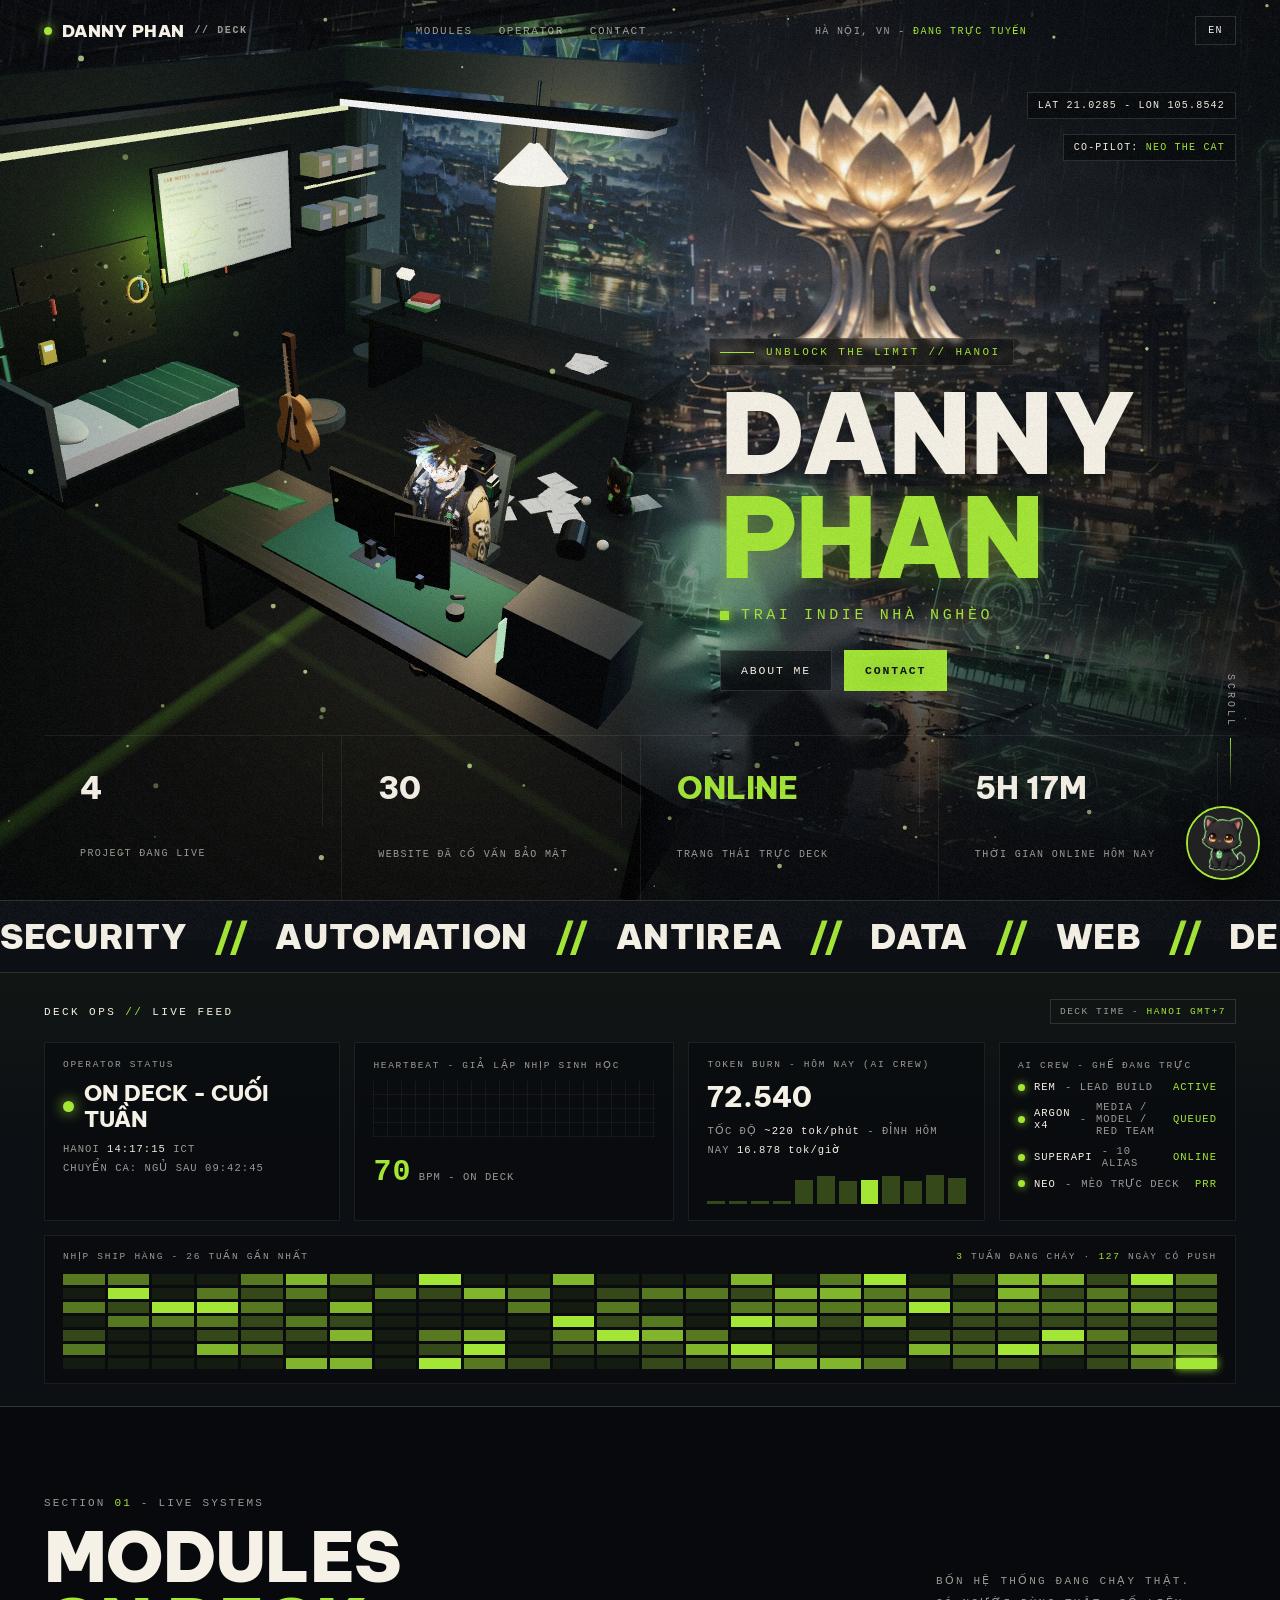
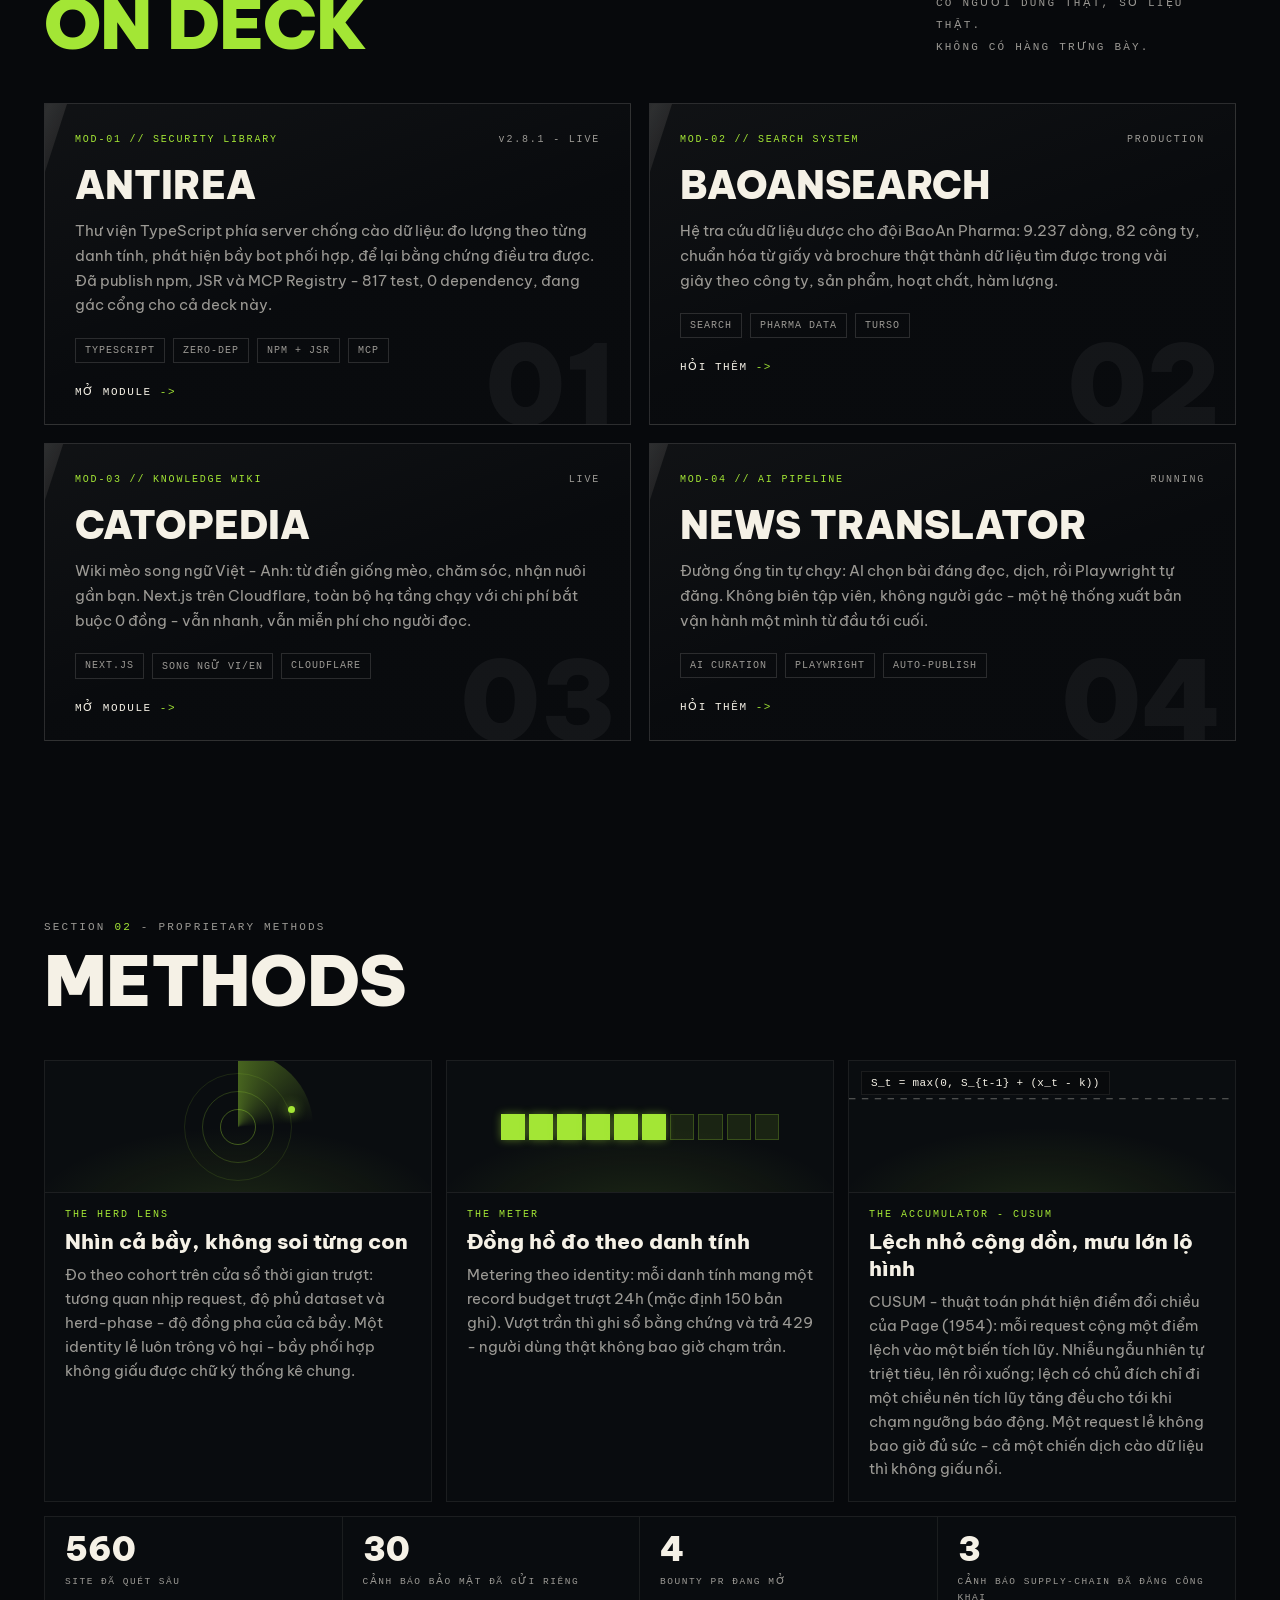
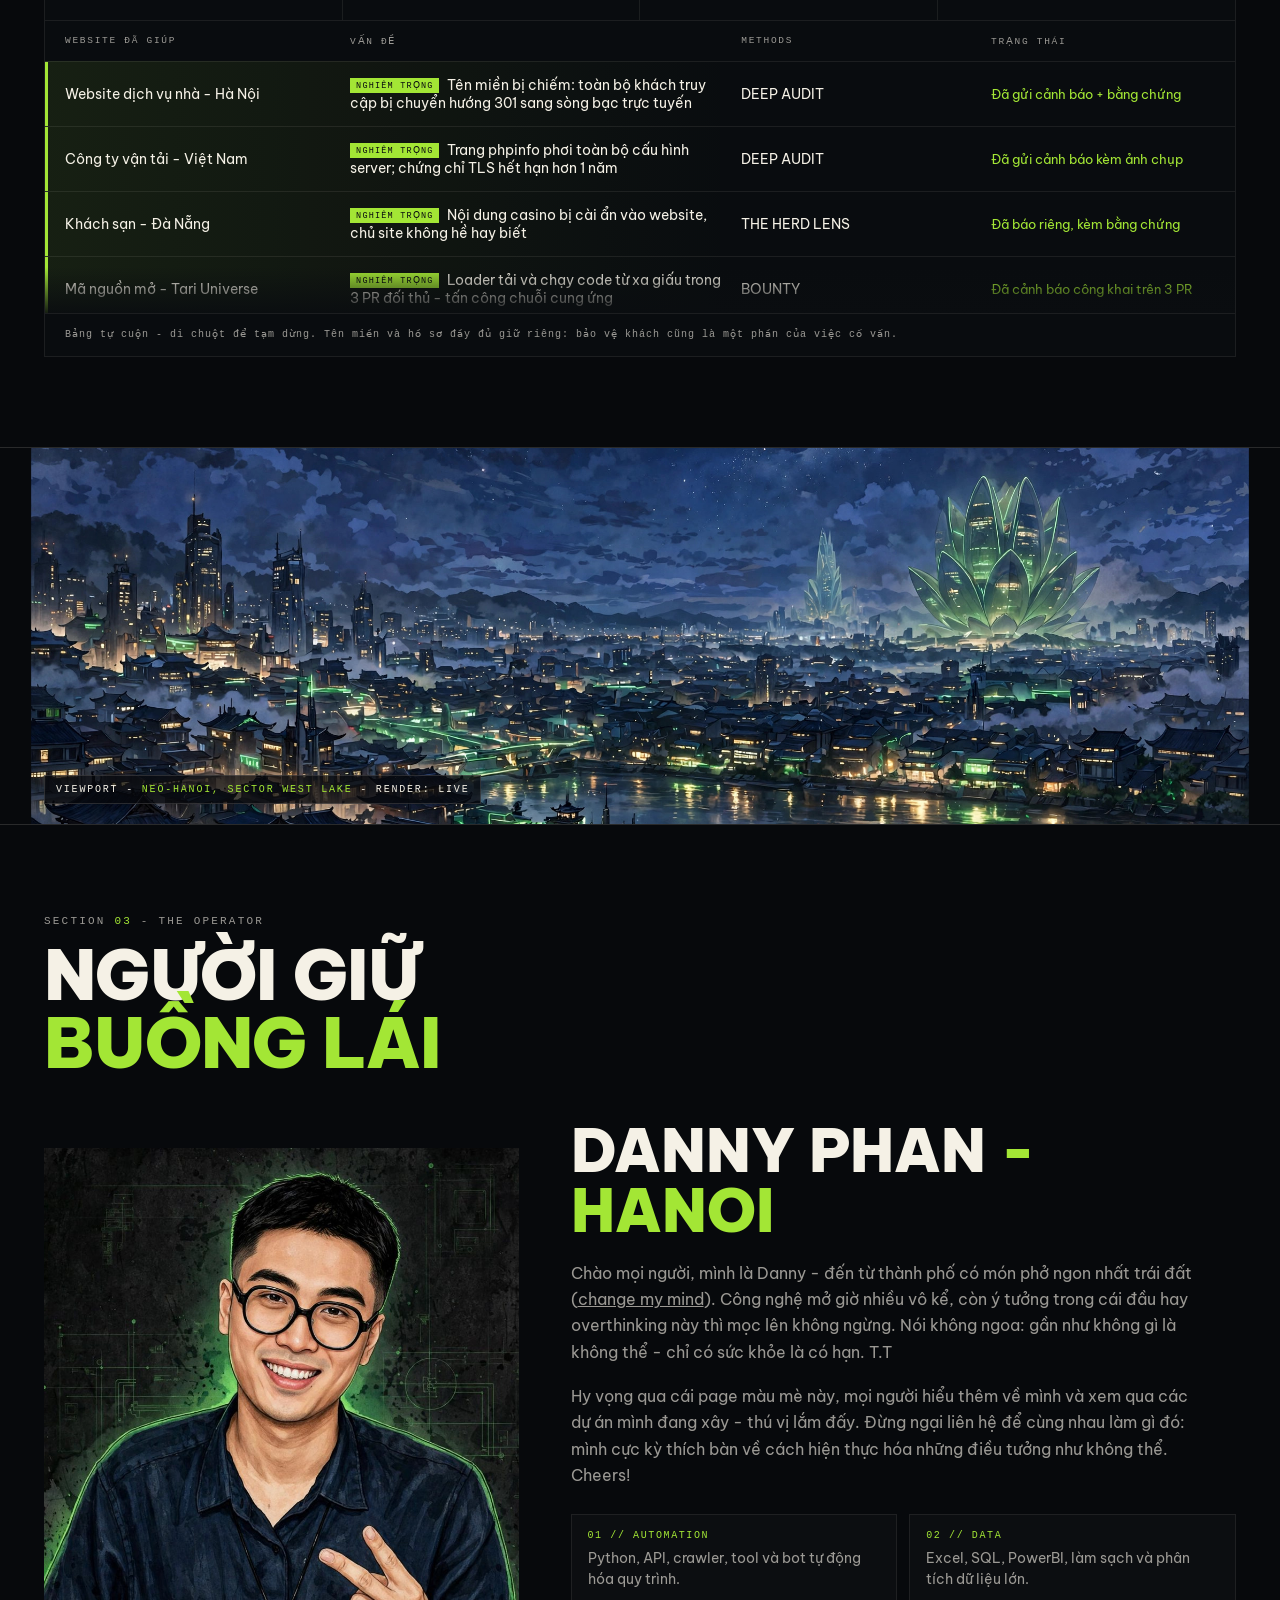
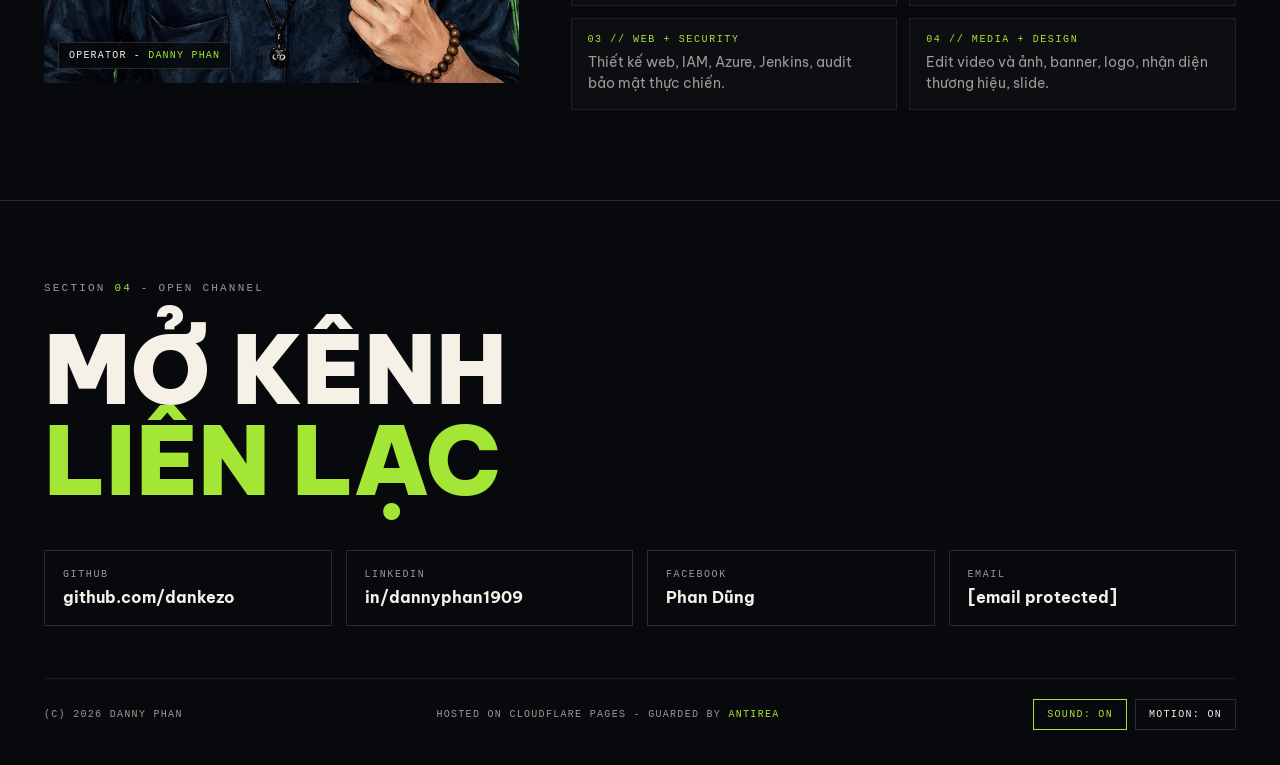
==== commit 1d3d0d87: "Remove camera status badge from hero" ====
--- a/site/index.html
+++ b/site/index.html
@@ -158,7 +158,6 @@
 .hero-art .scan{position:absolute;inset:0;overflow:hidden;pointer-events:none;z-index:2}
 .hero-art .scan i{position:absolute;left:0;right:0;height:130px;top:-140px;background:linear-gradient(rgba(163,230,53,0),rgba(163,230,53,.13),rgba(163,230,53,0));animation:scan 5.5s var(--ease) infinite}
 .hero .chip{z-index:6}
-.hero .chip.c1{top:92px;left:clamp(16px,4vw,44px)}
 .hero .chip.c2{top:92px;right:clamp(16px,4vw,44px);left:auto}
 .hero .chip.c3{right:6%;bottom:32%;left:auto;top:auto}
 .hero-inner{position:relative;z-index:5;width:min(1440px,100%);margin:0 auto;padding:clamp(120px,17vh,180px) clamp(16px,4vw,44px) 0}
@@ -174,7 +173,7 @@
 .hudframe img.key{width:100%;height:100%;object-fit:cover;aspect-ratio:16/10.4}
 .chip{position:absolute;z-index:4;font-family:var(--mono);font-size:10px;letter-spacing:.12em;padding:7px 10px;background:rgba(7,9,12,.78);border:1px solid var(--line);backdrop-filter:blur(4px)}
 .chip b{color:var(--acid);font-weight:400}
-.chip.c1{top:14px;left:14px}.chip.c2{top:14px;right:14px}.chip.c3{bottom:14px;left:14px}
+.chip.c2{top:14px;right:14px}.chip.c3{bottom:14px;left:14px}
 .hero-copy{padding-bottom:8px}
 .kicker{font-family:var(--mono);font-size:11px;letter-spacing:.22em;color:var(--acid);display:flex;align-items:center;gap:12px;width:max-content;max-width:100%;background:rgba(5,7,10,.52);border:1px solid rgba(245,241,230,.12);padding:7px 12px 7px 10px;margin-left:-11px;backdrop-filter:blur(3px);text-shadow:0 1px 8px rgba(0,0,0,.65)}
 .kicker::before{content:"";width:34px;height:1px;background:var(--acid)}
@@ -573,7 +572,6 @@
     <canvas id="fx" aria-hidden="true"></canvas>
     <canvas id="rain" aria-hidden="true"></canvas>
     <canvas id="physGL" aria-hidden="true"></canvas>
-    <div class="chip c1">CAM 01 - <b>DECK LIVE</b></div>
     <div class="chip c2">LAT 21.0285 - LON 105.8542</div>
     <div class="chip c3">CO-PILOT: <b>NEO THE CAT</b></div>
     <button id="dannyHot" type="button" data-cur="TALK" aria-label="Tương tác với Danny, người điều hành deck"></button>
@@ -1199,8 +1197,6 @@
   var dl = I18N[LANG].danny; typeSay(dl[(dannyClicks - 1) % dl.length]);
   setPose('think'); dannyBusy = true;
   clearTimeout(sayTimer); sayTimer = setTimeout(function(){ dannySay.classList.remove('show'); dannyBusy = false; setPose('type'); }, 5200);
-  var c1 = $('.hero .chip.c1');
-  if (c1) c1.innerHTML = 'DANNY - <b>ĐÃ BỊ CLICK x' + dannyClicks + '</b>';
   var catB = $('#catBtn');
   catB.classList.remove('excited'); void catB.offsetWidth; catB.classList.add('excited');
   setTimeout(function(){ catB.classList.remove('excited'); }, 700);
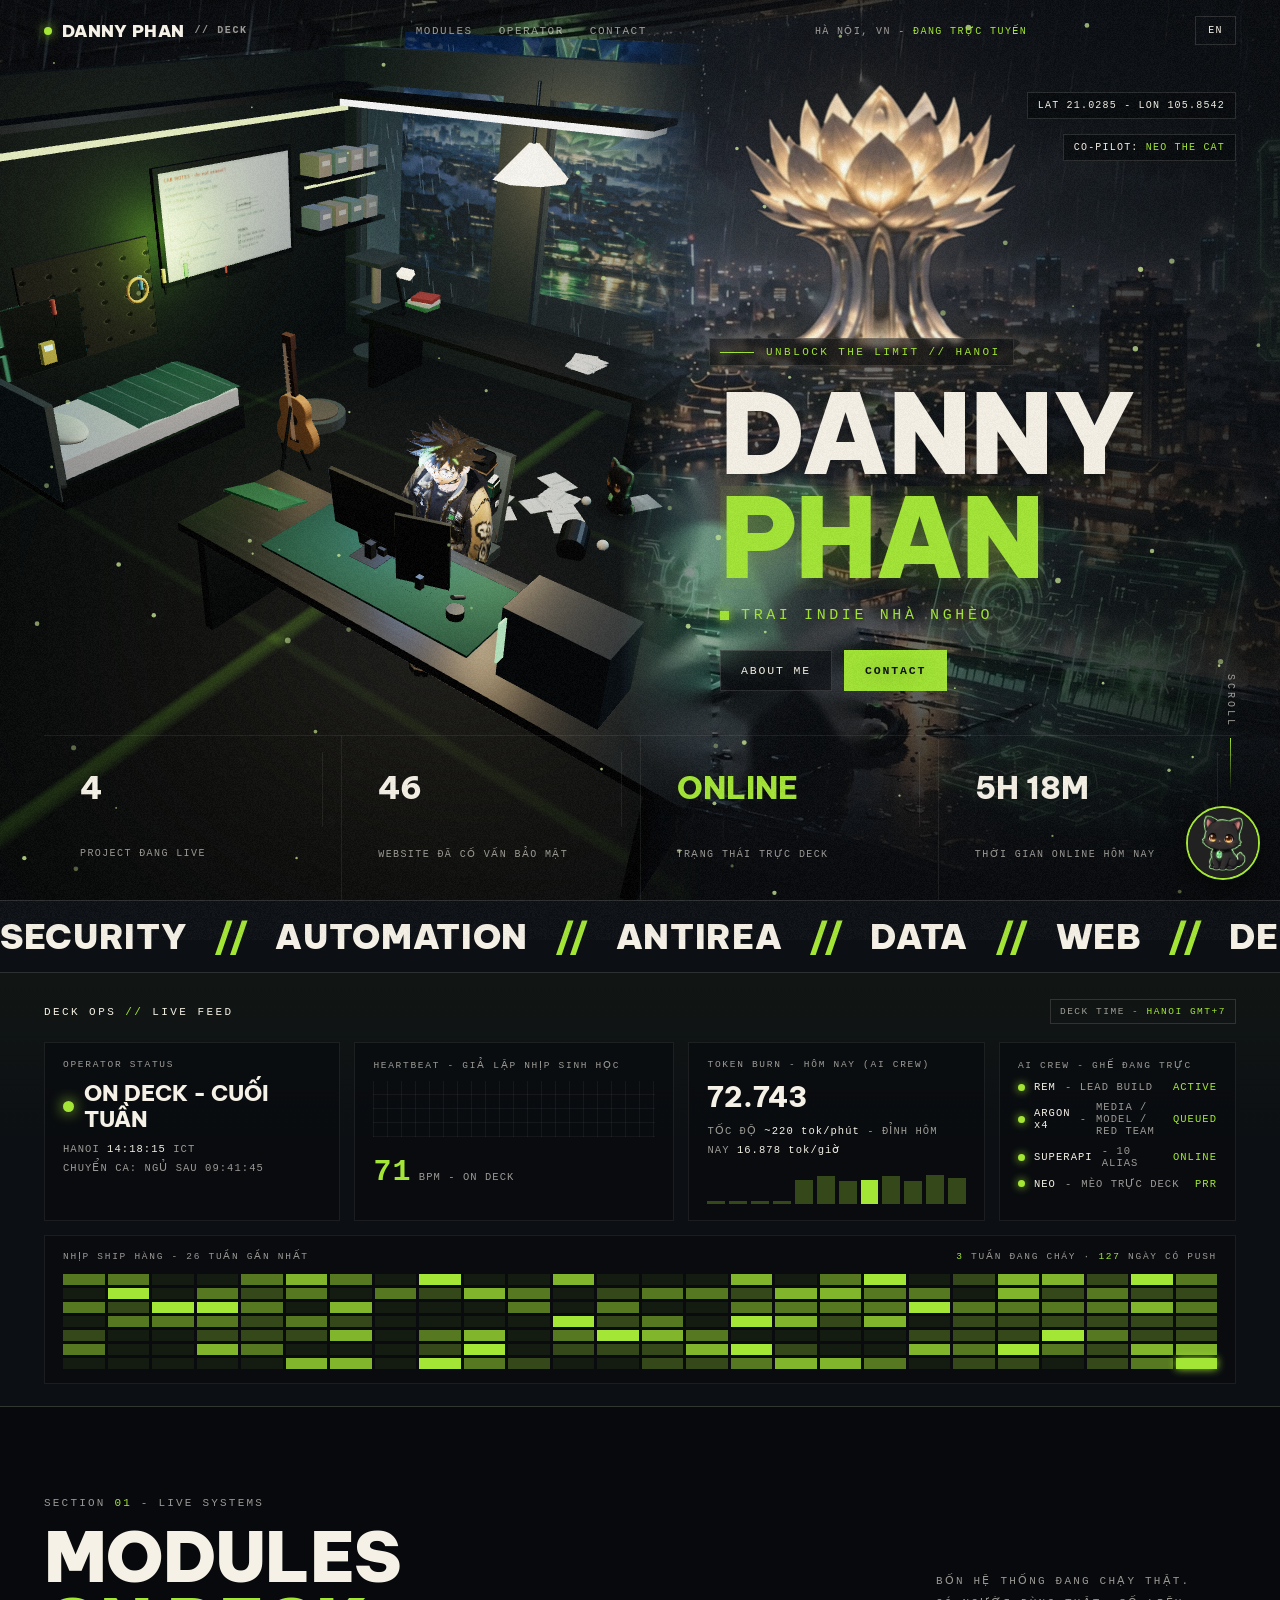
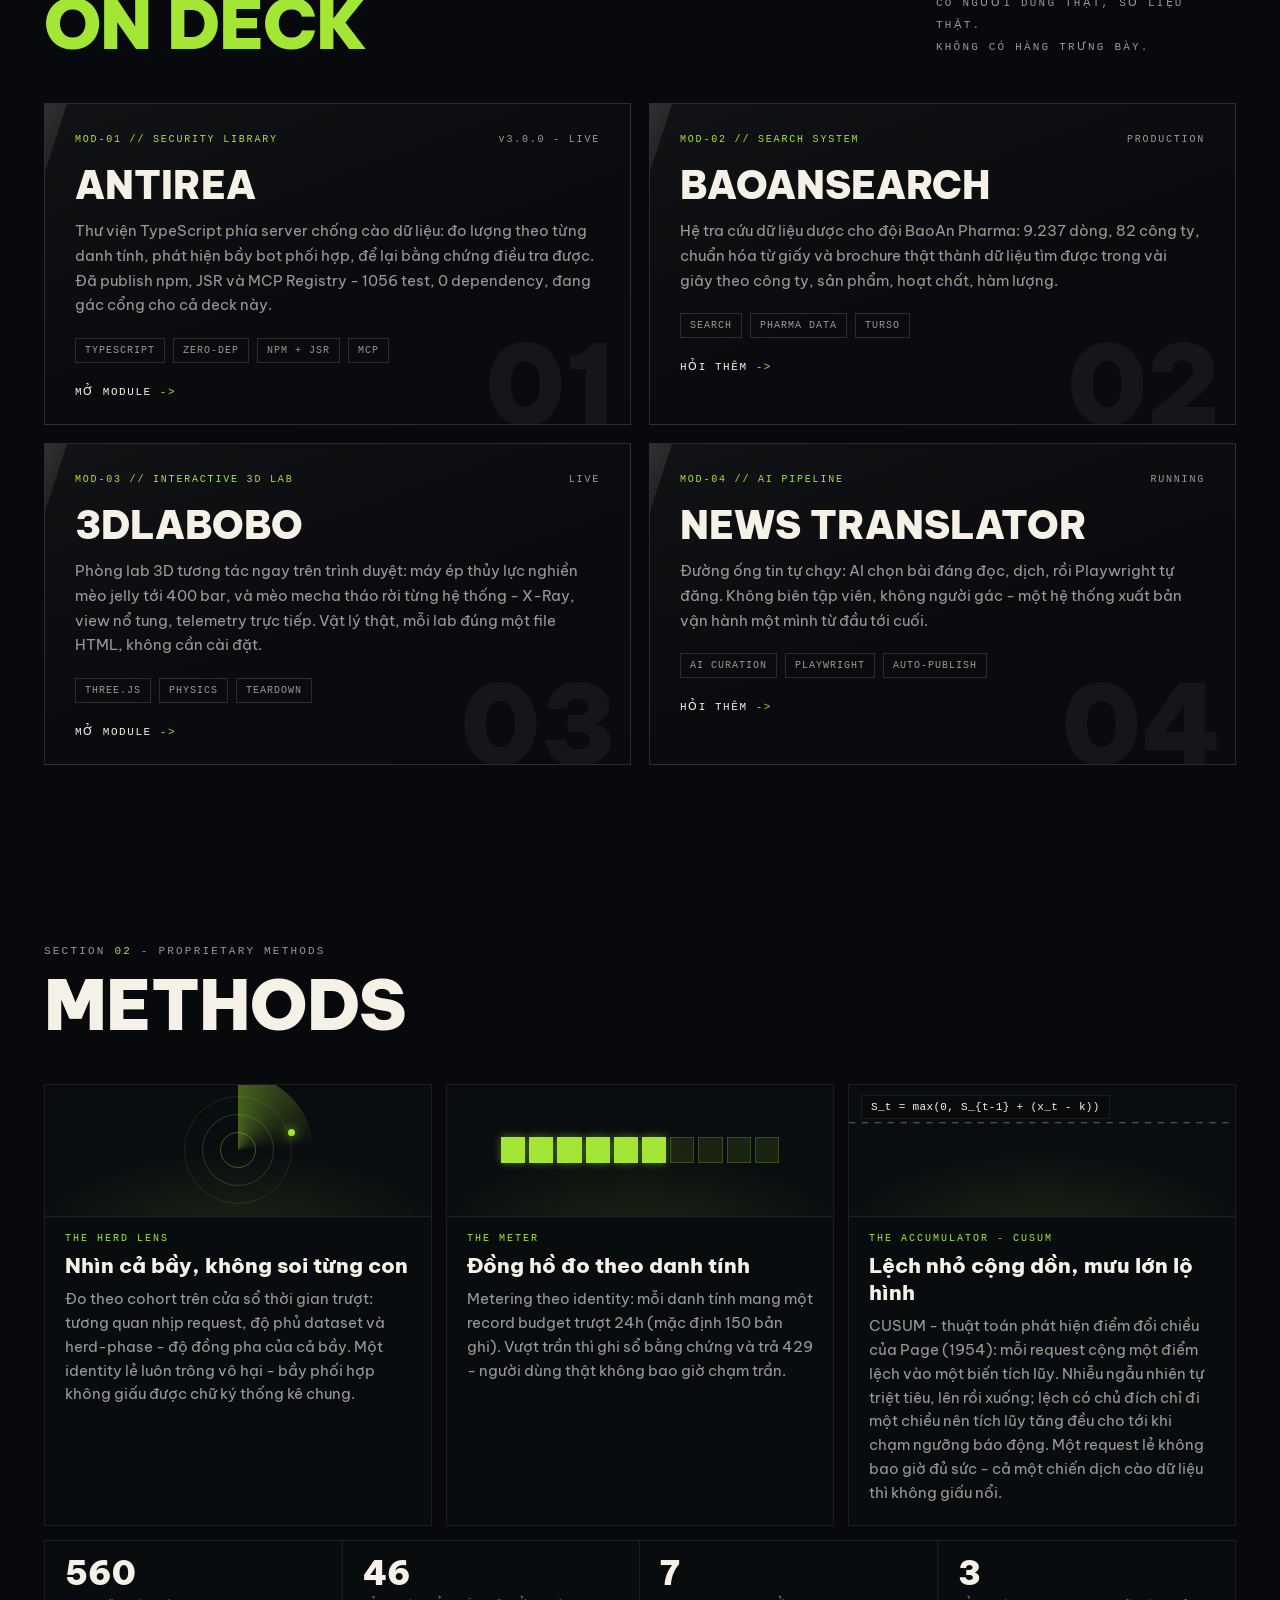
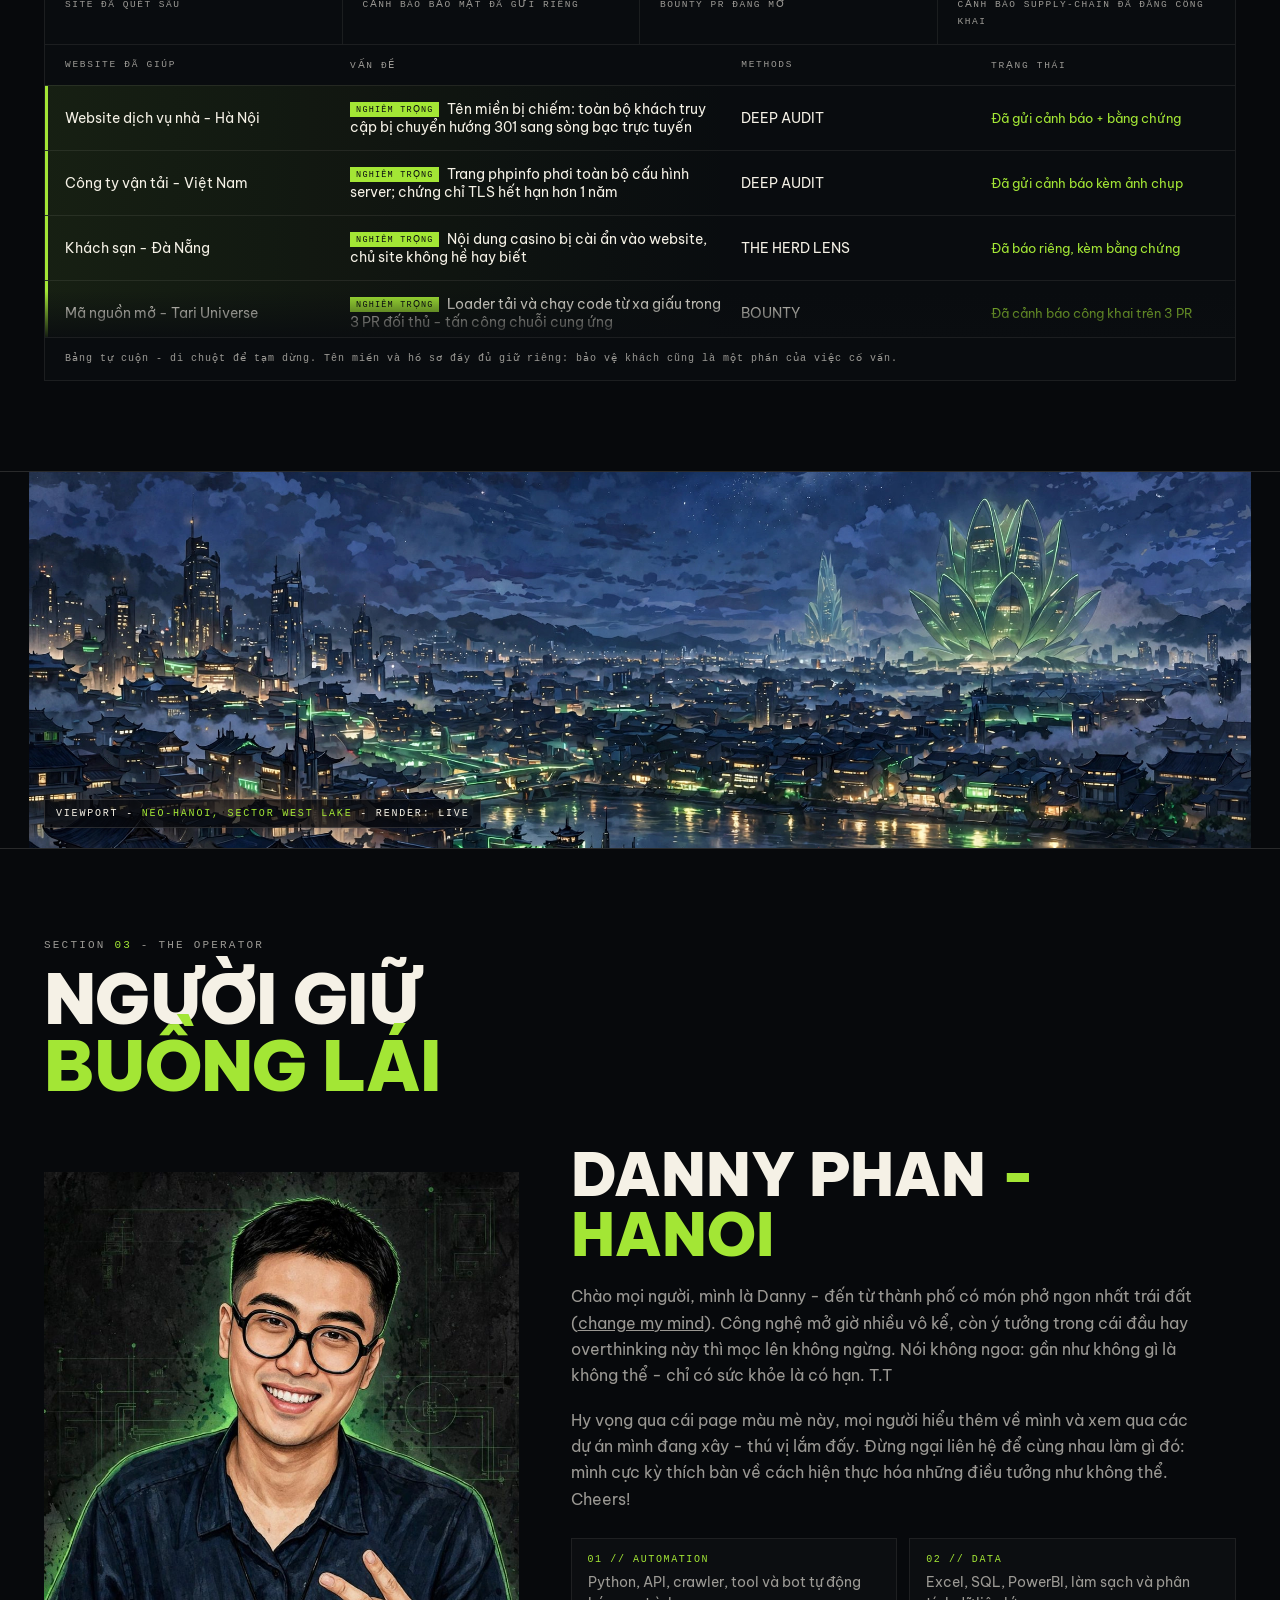
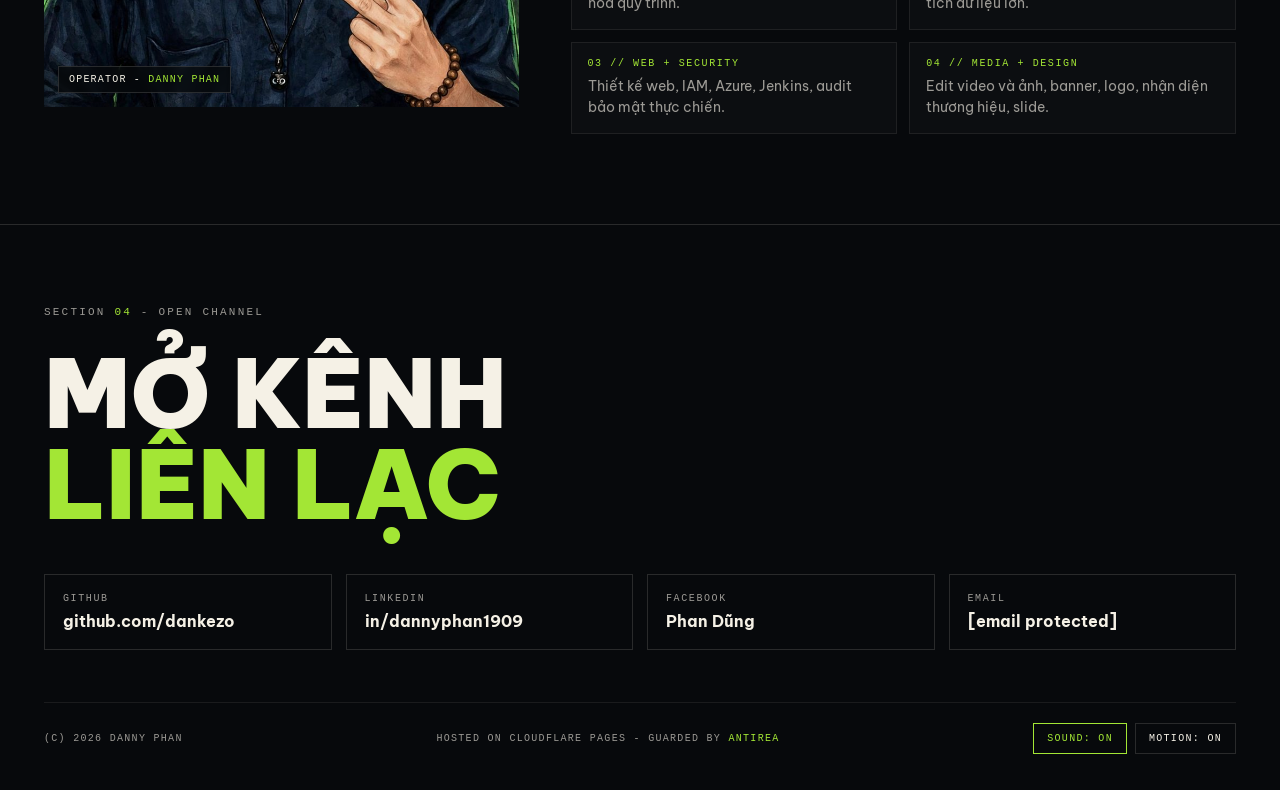
==== commit 0747be1c: "Update hub figures (antiRea 3.0.0, 1056 tests, 46 warnings sent, 7 open bounty PRs), swap Catopedia " ====
--- a/site/index.html
+++ b/site/index.html
@@ -600,7 +600,7 @@
       </div>
       <div class="hero-meta">
         <div><div class="n"><span data-count="4">0</span></div><div class="l" data-i18n="meta1">PROJECT ĐANG LIVE</div></div>
-        <div><div class="n"><span data-count="30">0</span></div><div class="l" data-i18n="meta2">WEBSITE ĐÃ CỐ VẤN BẢO MẬT</div></div>
+        <div><div class="n"><span data-count="46">0</span></div><div class="l" data-i18n="meta2">WEBSITE ĐÃ CỐ VẤN BẢO MẬT</div></div>
         <div><div class="n"><span id="hmStatus">- - -</span></div><div class="l" data-i18n="meta3">TRẠNG THÁI TRỰC DECK</div></div>
         <div><div class="n"><span id="hmHours">0H 00M</span></div><div class="l" data-i18n="meta4">THỜI GIAN ONLINE HÔM NAY</div></div>
       </div>
@@ -668,9 +668,9 @@
     </div>
     <div class="mods">
       <a class="mod reveal" href="https://antirea.dannyphan.me" target="_blank" rel="noopener" data-cur="OPEN" data-tilt>
-        <div class="mid"><span>MOD-01 // SECURITY LIBRARY</span><span class="st">v2.8.1 - LIVE</span></div>
+        <div class="mid"><span>MOD-01 // SECURITY LIBRARY</span><span class="st">v3.0.0 - LIVE</span></div>
         <h3>antiRea</h3>
-        <p data-i18n="mod1Desc">Thư viện TypeScript phía server chống cào dữ liệu: đo lượng theo từng danh tính, phát hiện bầy bot phối hợp, để lại bằng chứng điều tra được. Đã publish npm, JSR và MCP Registry - 817 test, 0 dependency, đang gác cổng cho cả deck này.</p>
+        <p data-i18n="mod1Desc">Thư viện TypeScript phía server chống cào dữ liệu: đo lượng theo từng danh tính, phát hiện bầy bot phối hợp, để lại bằng chứng điều tra được. Đã publish npm, JSR và MCP Registry - 1056 test, 0 dependency, đang gác cổng cho cả deck này.</p>
         <div class="tags"><i>TYPESCRIPT</i><i>ZERO-DEP</i><i>NPM + JSR</i><i>MCP</i></div>
         <div class="go" data-i18n="goOpen">MỞ MODULE <b>-&gt;</b></div>
         <div class="bignum">01</div><div class="shine"></div>
@@ -683,11 +683,11 @@
         <div class="go" data-i18n="goAsk">HỎI THÊM <b>-&gt;</b></div>
         <div class="bignum">02</div><div class="shine"></div>
       </a>
-      <a class="mod reveal" href="https://catopedia.space" target="_blank" rel="noopener" data-cur="OPEN" data-tilt>
-        <div class="mid"><span>MOD-03 // KNOWLEDGE WIKI</span><span class="st">LIVE</span></div>
-        <h3>Catopedia</h3>
-        <p data-i18n="mod3Desc">Wiki mèo song ngữ Việt - Anh: từ điển giống mèo, chăm sóc, nhận nuôi gần bạn. Next.js trên Cloudflare, toàn bộ hạ tầng chạy với chi phí bắt buộc 0 đồng - vẫn nhanh, vẫn miễn phí cho người đọc.</p>
-        <div class="tags"><i>NEXT.JS</i><i>SONG NGỮ VI/EN</i><i>CLOUDFLARE</i></div>
+      <a class="mod reveal" href="https://3dlabobo.dannyphan.me/" target="_blank" rel="noopener" data-cur="OPEN" data-tilt>
+        <div class="mid"><span>MOD-03 // INTERACTIVE 3D LAB</span><span class="st">LIVE</span></div>
+        <h3>3Dlabobo</h3>
+        <p data-i18n="mod3Desc">Phòng lab 3D tương tác ngay trên trình duyệt: máy ép thủy lực nghiền mèo jelly tới 400 bar, và mèo mecha tháo rời từng hệ thống - X-Ray, view nổ tung, telemetry trực tiếp. Vật lý thật, mỗi lab đúng một file HTML, không cần cài đặt.</p>
+        <div class="tags"><i>THREE.JS</i><i>PHYSICS</i><i>TEARDOWN</i></div>
         <div class="go" data-i18n="goOpen">MỞ MODULE <b>-&gt;</b></div>
         <div class="bignum">03</div><div class="shine"></div>
       </a>
@@ -702,9 +702,9 @@
     </div>
     <div class="pjwrap" id="pjWrap">
       <div class="pjlist" id="pjList">
-        <button class="pjcard" data-pj="antirea" data-cur="OPEN"><div><div class="n">MOD-01 // SECURITY LIBRARY</div><h4>antiRea</h4><div class="t">TYPESCRIPT / ZERO-DEP / MCP</div></div><span class="st">v2.8.1 - LIVE</span></button>
+        <button class="pjcard" data-pj="antirea" data-cur="OPEN"><div><div class="n">MOD-01 // SECURITY LIBRARY</div><h4>antiRea</h4><div class="t">TYPESCRIPT / ZERO-DEP / MCP</div></div><span class="st">v3.0.0 - LIVE</span></button>
         <button class="pjcard" data-pj="baoan" data-cur="OPEN"><div><div class="n">MOD-02 // SEARCH SYSTEM</div><h4>BaoAnSearch</h4><div class="t">SEARCH / PHARMA DATA / TURSO</div></div><span class="st">PRODUCTION</span></button>
-        <button class="pjcard" data-pj="catopedia" data-cur="OPEN"><div><div class="n">MOD-03 // KNOWLEDGE WIKI</div><h4>Catopedia</h4><div class="t">NEXT.JS / VI-EN / CLOUDFLARE</div></div><span class="st">LIVE</span></button>
+        <button class="pjcard" data-pj="lab3d" data-cur="OPEN"><div><div class="n">MOD-03 // INTERACTIVE 3D LAB</div><h4>3Dlabobo</h4><div class="t">THREE.JS / PHYSICS / TEARDOWN</div></div><span class="st">LIVE</span></button>
         <button class="pjcard" data-pj="news" data-cur="OPEN"><div><div class="n">MOD-04 // AI PIPELINE</div><h4>News Translator</h4><div class="t">AI CURATION / PLAYWRIGHT</div></div><span class="st">RUNNING</span></button>
       </div>
       <div class="pjdetail">
@@ -753,8 +753,8 @@
     <div class="board reveal">
       <div class="bdash">
         <div class="dstat"><div class="dn"><span data-count="560">0</span></div><div class="dl" data-i18n="dScan">SITE ĐÃ QUÉT SÂU</div></div>
-        <div class="dstat"><div class="dn"><span data-count="30">0</span></div><div class="dl" data-i18n="dAdv">CẢNH BÁO BẢO MẬT ĐÃ GỬI RIÊNG</div></div>
-        <div class="dstat"><div class="dn"><span data-count="4">0</span></div><div class="dl" data-i18n="dBounty">BOUNTY PR ĐANG MỞ</div></div>
+        <div class="dstat"><div class="dn"><span data-count="46">0</span></div><div class="dl" data-i18n="dAdv">CẢNH BÁO BẢO MẬT ĐÃ GỬI RIÊNG</div></div>
+        <div class="dstat"><div class="dn"><span data-count="7">0</span></div><div class="dl" data-i18n="dBounty">BOUNTY PR ĐANG MỞ</div></div>
         <div class="dstat"><div class="dn"><span data-count="3">0</span></div><div class="dl" data-i18n="dWarn">CẢNH BÁO SUPPLY-CHAIN ĐÃ ĐĂNG CÔNG KHAI</div></div>
       </div>
       <div class="brow bhead"><span data-i18n="bSite">WEBSITE ĐÃ GIÚP</span><span data-i18n="bProb">VẤN ĐỀ</span><span data-i18n="bMeth">METHODS</span><span data-i18n="bStat">TRẠNG THÁI</span></div>
@@ -878,9 +878,9 @@
   heatTitle: 'NHỊP SHIP HÀNG - 26 TUẦN GẦN NHẤT', heatStreakL: 'TUẦN ĐANG CHÁY', heatTotalL: 'NGÀY CÓ PUSH',
   heroSub: 'Kỹ sư bảo mật, đầu óc không chịu ngồi yên. Thấy hệ thống là muốn mở ra xem nó chạy thế nào, thấy giới hạn là muốn gỡ. Tự động hóa, dữ liệu, web, bảo mật, media - trong từ điển của tôi không có cụm <b>"không làm được"</b>.',
   modsNote: 'BỐN HỆ THỐNG ĐANG CHẠY THẬT.<br>CÓ NGƯỜI DÙNG THẬT, SỐ LIỆU THẬT.<br>KHÔNG CÓ HÀNG TRƯNG BÀY.',
-  mod1Desc: 'Thư viện TypeScript phía server chống cào dữ liệu: đo lượng theo từng danh tính, phát hiện bầy bot phối hợp, để lại bằng chứng điều tra được. Đã publish npm, JSR và MCP Registry - 817 test, 0 dependency, đang gác cổng cho cả deck này.',
+  mod1Desc: 'Thư viện TypeScript phía server chống cào dữ liệu: đo lượng theo từng danh tính, phát hiện bầy bot phối hợp, để lại bằng chứng điều tra được. Đã publish npm, JSR và MCP Registry - 1056 test, 0 dependency, đang gác cổng cho cả deck này.',
   mod2Desc: 'Hệ tra cứu dữ liệu dược cho đội BaoAn Pharma: 9.237 dòng, 82 công ty, chuẩn hóa từ giấy và brochure thật thành dữ liệu tìm được trong vài giây theo công ty, sản phẩm, hoạt chất, hàm lượng.',
-  mod3Desc: 'Wiki mèo song ngữ Việt - Anh: từ điển giống mèo, chăm sóc, nhận nuôi gần bạn. Next.js trên Cloudflare, toàn bộ hạ tầng chạy với chi phí bắt buộc 0 đồng - vẫn nhanh, vẫn miễn phí cho người đọc.',
+  mod3Desc: 'Phòng lab 3D tương tác ngay trên trình duyệt: máy ép thủy lực nghiền mèo jelly tới 400 bar, và mèo mecha tháo rời từng hệ thống - X-Ray, view nổ tung, telemetry trực tiếp. Vật lý thật, mỗi lab đúng một file HTML, không cần cài đặt.',
   mod4Desc: 'Đường ống tin tự chạy: AI chọn bài đáng đọc, dịch, rồi Playwright tự đăng. Không biên tập viên, không người gác - một hệ thống xuất bản vận hành một mình từ đầu tới cuối.',
   goOpen: 'MỞ MODULE <b>-></b>', goAsk: 'HỎI THÊM <b>-></b>',
   pjPage: 'MỞ PAGE ->', pjBack: '<- TẤT CẢ MODULE',
@@ -937,9 +937,9 @@
   heatTitle: 'SHIPPING RHYTHM - LAST 26 WEEKS', heatStreakL: 'WEEK STREAK', heatTotalL: 'ACTIVE DAYS',
   heroSub: 'Security engineer, restless mind. Show me a system and I want to open it up and see how it runs. Show me a limit and I want it gone. Automation, data, web, security, media - "can\'t be done" is not in my dictionary.',
   modsNote: 'FOUR SYSTEMS, LIVE IN PRODUCTION.<br>REAL USERS, REAL NUMBERS.<br>NO SHOWROOM PIECES.',
-  mod1Desc: 'Server-side TypeScript library against data scraping: per-identity metering, coordinated bot-herd detection, investigation-grade evidence. Published on npm, JSR and the MCP Registry - 817 tests, zero dependencies, and it guards this very deck.',
+  mod1Desc: 'Server-side TypeScript library against data scraping: per-identity metering, coordinated bot-herd detection, investigation-grade evidence. Published on npm, JSR and the MCP Registry - 1056 tests, zero dependencies, and it guards this very deck.',
   mod2Desc: 'Pharma data search for the BaoAn Pharma team: 9,237 rows, 82 companies, standardized from real paper and brochures into answers in seconds - by company, product, active ingredient, dosage.',
-  mod3Desc: 'A bilingual Vietnamese - English cat wiki: breed encyclopedia, care guides, adoptions near you. Next.js on Cloudflare, the whole infrastructure runs at a mandatory cost of exactly zero - still fast, still free to read.',
+  mod3Desc: 'An interactive 3D lab right in the browser: a hydraulic press squashing jelly cats at up to 400 bar, and a mecha cat you take apart subsystem by subsystem - X-Ray, exploded views, live telemetry. Real physics, exactly one HTML file per lab, nothing to install.',
   mod4Desc: 'A news pipeline that runs itself: AI picks the stories worth reading, translates them, then Playwright publishes. No editor, no gatekeeper - a publishing system operating alone, end to end.',
   goOpen: 'OPEN MODULE <b>-></b>', goAsk: 'ASK MORE <b>-></b>',
   pjPage: 'OPEN PAGE ->', pjBack: '<- ALL MODULES',
@@ -1009,15 +1009,15 @@
   if (typeof opsTick === 'function') opsTick();
 }
 var KB_EN = [
-  [/antirea|anti-rea/i, 'antiRea is the gate system Danny cooked himself: a server-side TypeScript library that meters dataset access per identity and catches coordinated scraping herds. Published on npm, JSR and the MCP Registry - 817 tests, zero dependencies, and it stands guard over this deck too: 150 records per identity per day, greedy bots get a 429.'],
+  [/antirea|anti-rea/i, 'antiRea is the gate system Danny cooked himself: a server-side TypeScript library that meters dataset access per identity and catches coordinated scraping herds. Published on npm, JSR and the MCP Registry - 1056 tests, zero dependencies, and it stands guard over this deck too: 150 records per identity per day, greedy bots get a 429.'],
   [/baoan|pharma|drug|medicine/i, 'BaoAnSearch is the pharma data search Danny built for the BaoAn Pharma team: 9,237 standardized rows across 82 companies, searchable in seconds by company, product, active ingredient and dosage.'],
-  [/catopedia|cat wiki/i, 'Catopedia is a bilingual Vietnamese - English cat wiki: breed encyclopedia, care guides, adoptions near you. It runs on Cloudflare with a mandatory running cost of zero. That is Danny showing off a little.'],
+  [/3dlabobo|3d lab|mecha cat|jelly press/i, '3Dlabobo is the interactive 3D lab series Danny built: a hydraulic press that squashes jelly cats at up to 400 bar, and a procedural mecha cat you take apart subsystem by subsystem - X-Ray, exploded views, live telemetry. Plain Three.js, one single HTML file per lab, free right in the browser.'],
   [/news|translator|articles/i, 'News Translator is a news pipeline that runs itself: AI picks the stories worth reading, translates them, then Playwright publishes. No editor, no gatekeeper.'],
   [/service|work|hire|freelance|job/i, 'Danny takes one-off work and bounties in four areas: automation (Python, APIs, crawlers, bots), data (Excel, SQL, PowerBI), web and security (web design, IAM, Azure, audits), and media and design (video, photos, logos, brand identity). Tell me what you need, I will pass it on.'],
   [/price|cost|budget|fee/i, 'Pricing is not mine to lock in, prr. Tell me what you need and your budget range, Danny will answer straight. Bundling several items usually comes with a better deal.'],
   [/contact|email|github|linkedin|facebook/i, 'You can reach Danny at the bottom of this page: GitHub dankezo, LinkedIn dannyphan1909, Facebook Phan Dung, email dannyphan190@gmail.com. Or tell me the message, I will log it and pass it on.'],
   [/danny|who is|operator/i, 'Danny Phan, security engineer in Hanoi, owner of this deck and of me. By day he runs security operations on real systems; the rest of the time he builds. His standard: do it properly, verify with numbers, never race the clock. I am Neo, black cat, official co-pilot.'],
-  [/hello|hi\b|hey/i, 'Prr, hello. I am Neo, the deck cat. Which module do you want to see first: antiRea, BaoAnSearch, Catopedia or News Translator?'],
+  [/hello|hi\b|hey/i, 'Prr, hello. I am Neo, the deck cat. Which module do you want to see first: antiRea, BaoAnSearch, 3Dlabobo or News Translator?'],
   [/thank/i, 'Prr, anytime. Call me whenever - I am on deck 24/7, except when napping on the keyboard.'],
   [/neo|cat\b/i, 'That is me: Neo, black cat with a glowing tag, co-pilot of this deck. I know almost everything about Danny and the modules - ask away.']
 ];
@@ -1336,15 +1336,15 @@
   }, 14);
 }
 var KB = [
-  [/antirea|anti-rea/i, 'antiRea là hệ thống gác cổng do Danny tự cook: thư viện TypeScript phía server đo lượng dữ liệu mỗi danh tính được lấy, phát hiện bầy bot cào có phối hợp, vượt ngân sách 150 bản ghi mỗi 24h là bị ghi sổ. Đã lên npm, JSR và MCP Registry - 817 test, 0 dependency. Prr, chính nó đang gác cổng cho cả deck này đấy.'],
-  [/catopedia|wiki|mèo.*wiki/i, 'Catopedia là wiki mèo song ngữ Việt - Anh của Danny: giống mèo, cách chăm sóc, nhận nuôi mèo gần bạn. Chạy Next.js trên Cloudflare, chi phí vận hành 0 đồng. Tớ là mèo nên tớ duyệt module này đầu tiên.'],
+  [/antirea|anti-rea/i, 'antiRea là hệ thống gác cổng do Danny tự cook: thư viện TypeScript phía server đo lượng dữ liệu mỗi danh tính được lấy, phát hiện bầy bot cào có phối hợp, vượt ngân sách 150 bản ghi mỗi 24h là bị ghi sổ. Đã lên npm, JSR và MCP Registry - 1056 test, 0 dependency. Prr, chính nó đang gác cổng cho cả deck này đấy.'],
+  [/3dlabobo|3d lab|mèo mecha|máy ép/i, '3Dlabobo là phòng lab 3D tương tác của Danny: máy ép thủy lực nghiền mèo jelly tới 400 bar, và mèo mecha tháo rời từng hệ thống - X-Ray, view nổ tung, telemetry trực tiếp. Three.js thuần, mỗi lab một file HTML, mở ngay trên trình duyệt. Tớ là mèo nên tớ duyệt module này đầu tiên.'],
   [/baoan|search|dược|pharma/i, 'BaoAnSearch là hệ tra cứu dữ liệu dược Danny xây cho đội BaoAn Pharma: 9.237 dòng, 82 công ty, tìm theo công ty, sản phẩm, hoạt chất, hàm lượng - vài giây là ra.'],
   [/news|tin tức|translator|dịch/i, 'News Translator là đường ống tin tự động: AI chọn bài đáng đọc, dịch rồi dùng Playwright tự đăng luôn. Danny gọi điểm hay nhất là AI chọn báo cộng xuất bản tự động, không cần người gác.'],
   [/dịch vụ|nhận việc|làm gì|freelance|thuê/i, 'Danny nhận việc một lần và bounty ở 4 mảng: tự động hóa (Python, API, crawler, bot), dữ liệu (Excel, SQL, PowerBI), web và bảo mật (thiết kế web, IAM, Azure, audit), media và design (video, ảnh, logo, nhận diện). Cứ để lại nhu cầu, tớ chuyển lời cho anh ấy.'],
   [/giá|bao nhiêu|phí|budget|ngân sách/i, 'Chuyện giá thì tớ không tự chốt được, prr. Bạn cứ nói nhu cầu và khoảng ngân sách của bạn, Danny sẽ trả lời thẳng. Làm combo nhiều hạng mục thường có ưu đãi đấy.'],
   [/liên hệ|contact|email|facebook|github|linkedin/i, 'Mở kênh với Danny ở cuối trang có đủ: GitHub dankezo, LinkedIn dannyphan1909, Facebook Phan Dũng, email dannyphan190@gmail.com. Hoặc nhắn tớ nội dung, tớ ghi sổ chuyển anh ấy.'],
   [/danny|chủ|ai là/i, 'Danny Phan, kỹ sư bảo mật ở Hà Nội, chủ của deck này và của tớ. Anh ấy làm bảo mật vận hành, mê xây sản phẩm tử tế: làm kỹ, kiểm chứng kỹ, không chạy đua thời gian. Tớ là Neo, mèo đen, co-pilot chính thức.'],
-  [/chào|hello|hi\b|hey/i, 'Prr, chào bạn. Tớ là Neo, mèo trực deck của Danny. Bạn muốn xem module nào trước: antiRea, BaoAnSearch, Catopedia hay News Translator?'],
+  [/chào|hello|hi\b|hey/i, 'Prr, chào bạn. Tớ là Neo, mèo trực deck của Danny. Bạn muốn xem module nào trước: antiRea, BaoAnSearch, 3Dlabobo hay News Translator?'],
   [/cảm ơn|thank/i, 'Prr, không có chi. Cần gì cứ gọi tớ, tớ trực deck 24/7, trừ lúc ngủ gật trên bàn phím.'],
   [/mèo|neo|cat/i, 'Đúng tớ đây: Neo, mèo đen đeo thẻ phát sáng, co-pilot của deck. Tớ biết gần hết về Danny và các module, hỏi gì tớ cũng ráng trả lời cho ra ngô ra khoai.']
 ];
@@ -1636,7 +1636,7 @@
 var PJ = {
   antirea: { desc: 'mod1Desc', video: 'assets/pj-antirea.webm', links: [['page', 'https://antirea.dannyphan.me'], ['repo', 'https://github.com/dankezo/antiRea']] },
   baoan: { desc: 'mod2Desc', video: 'assets/pj-baoan.webm', links: [] },
-  catopedia: { desc: 'mod3Desc', video: 'assets/pj-catopedia.webm', links: [['page', 'https://catopedia.space']] },
+  lab3d: { desc: 'mod3Desc', video: 'assets/pj-catopedia.webm', links: [['page', 'https://3dlabobo.dannyphan.me/'], ['repo', 'https://github.com/dankezo/3Dlabobo']] },
   news: { desc: 'mod4Desc', video: 'assets/pj-news.webm', links: [['ask', '#contact']] }
 };
 var pjSection = document.getElementById('modules');
@@ -1668,7 +1668,7 @@
   });
 }
 $$('#modules .mod').forEach(function (card, i) {
-  card.addEventListener('click', function (e) { e.preventDefault(); pjSelect(['antirea', 'baoan', 'catopedia', 'news'][i]); });
+  card.addEventListener('click', function (e) { e.preventDefault(); pjSelect(['antirea', 'baoan', 'lab3d', 'news'][i]); });
 });
 $$('#pjList .pjcard').forEach(function (c) { c.addEventListener('click', function () { pjSelect(c.getAttribute('data-pj')); }); });
 var pjBackBtn = document.getElementById('pjBack');
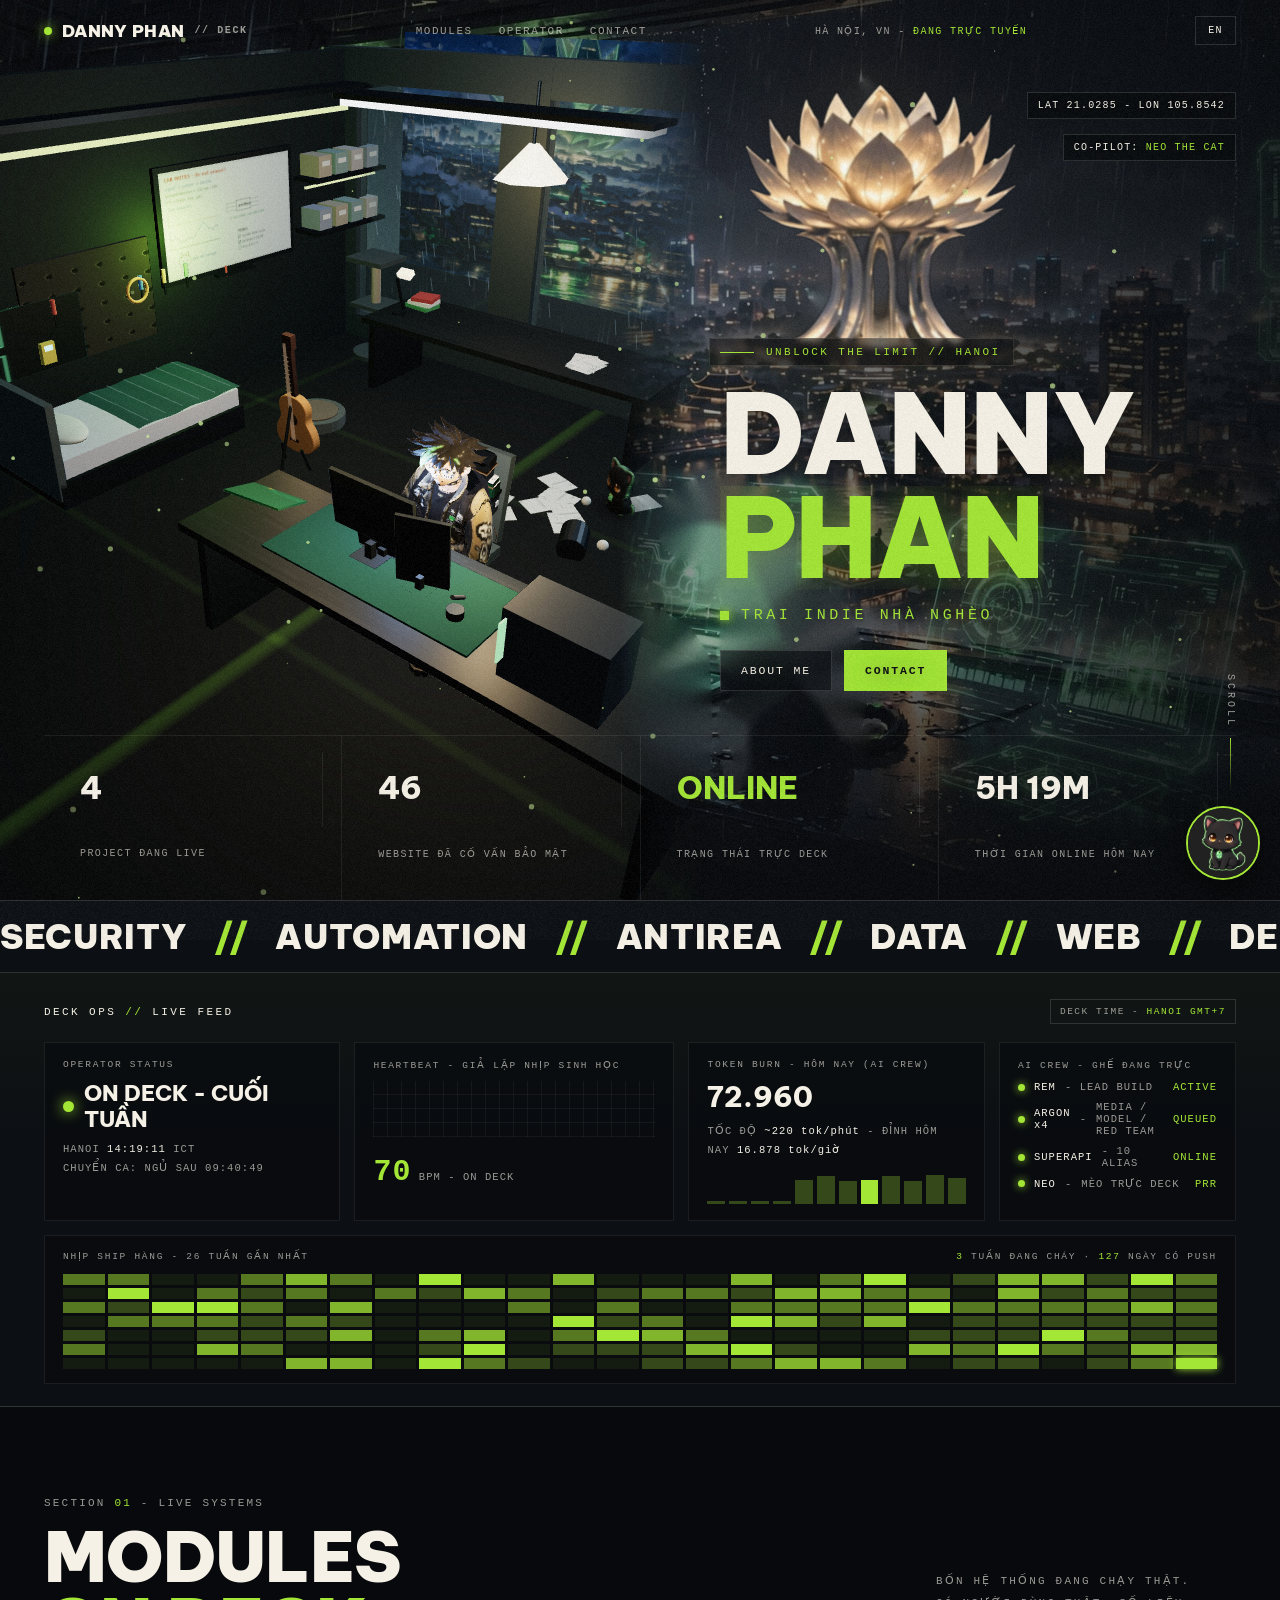
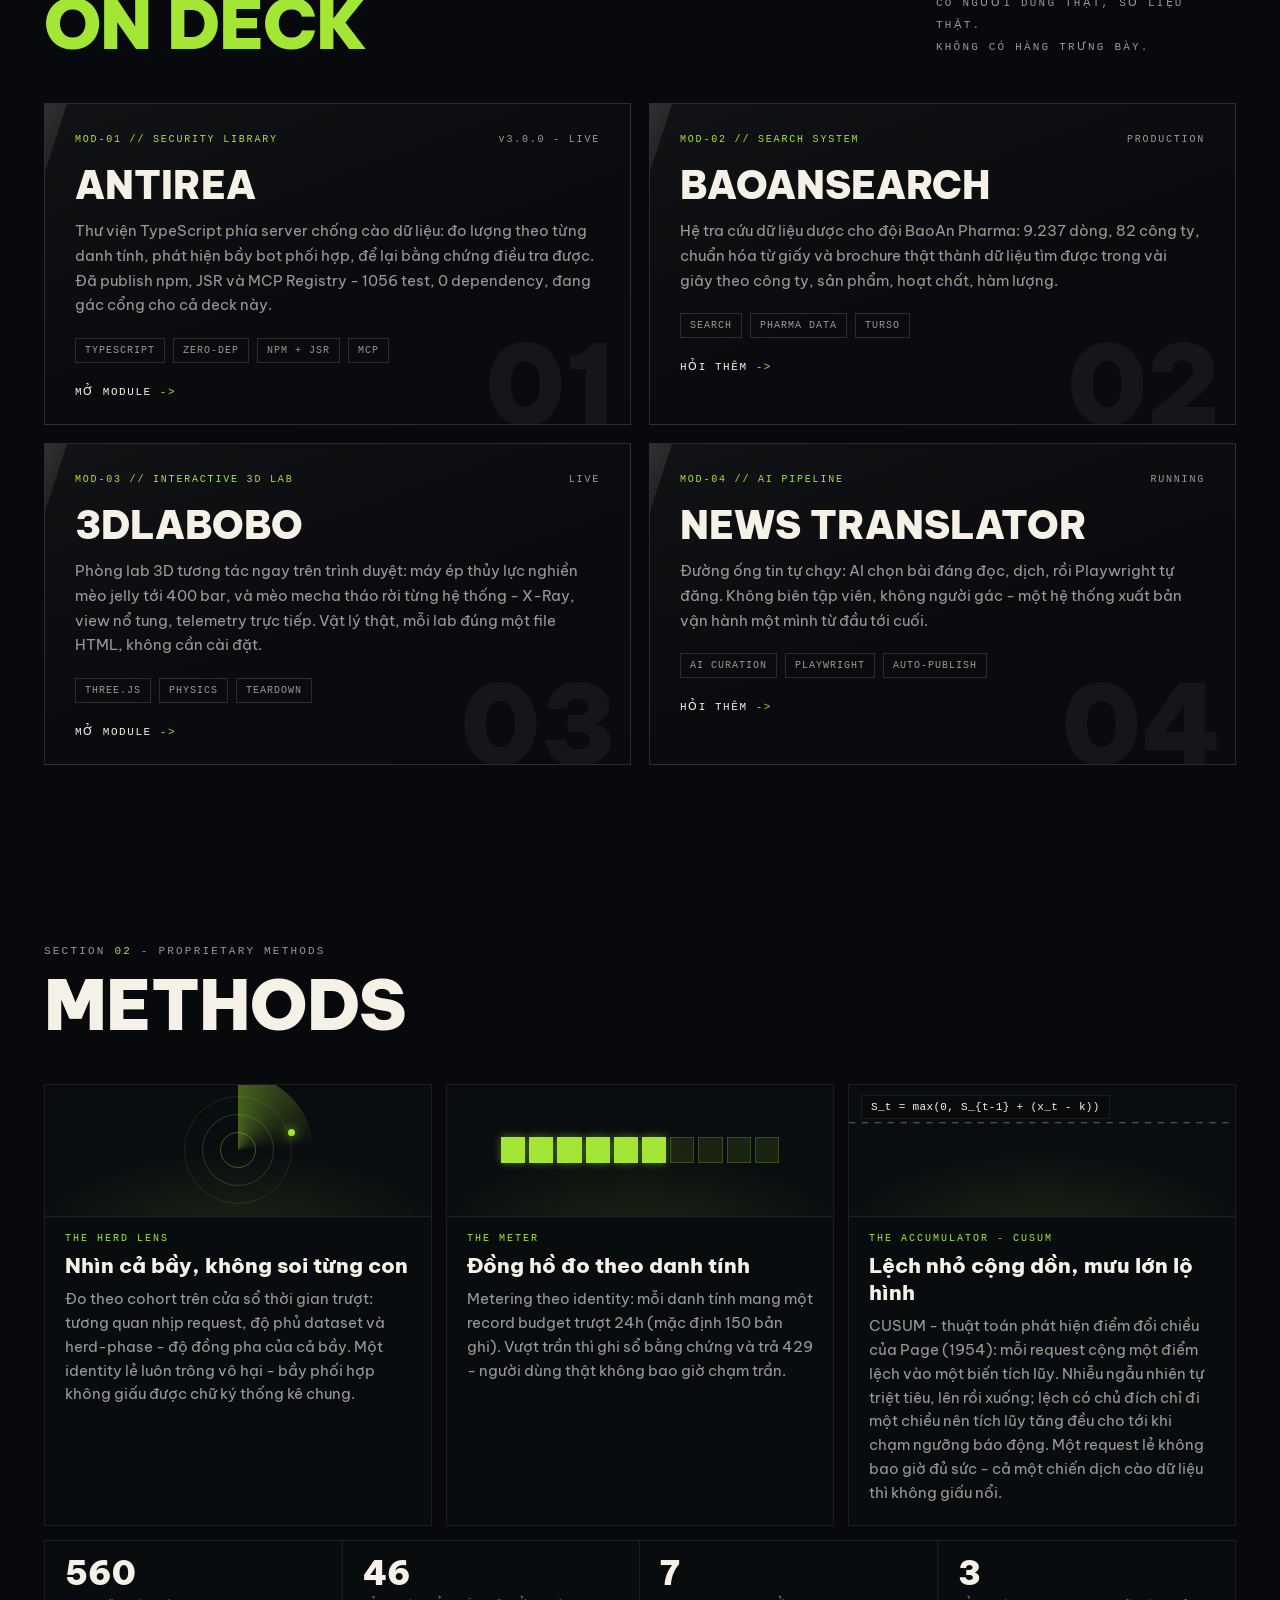
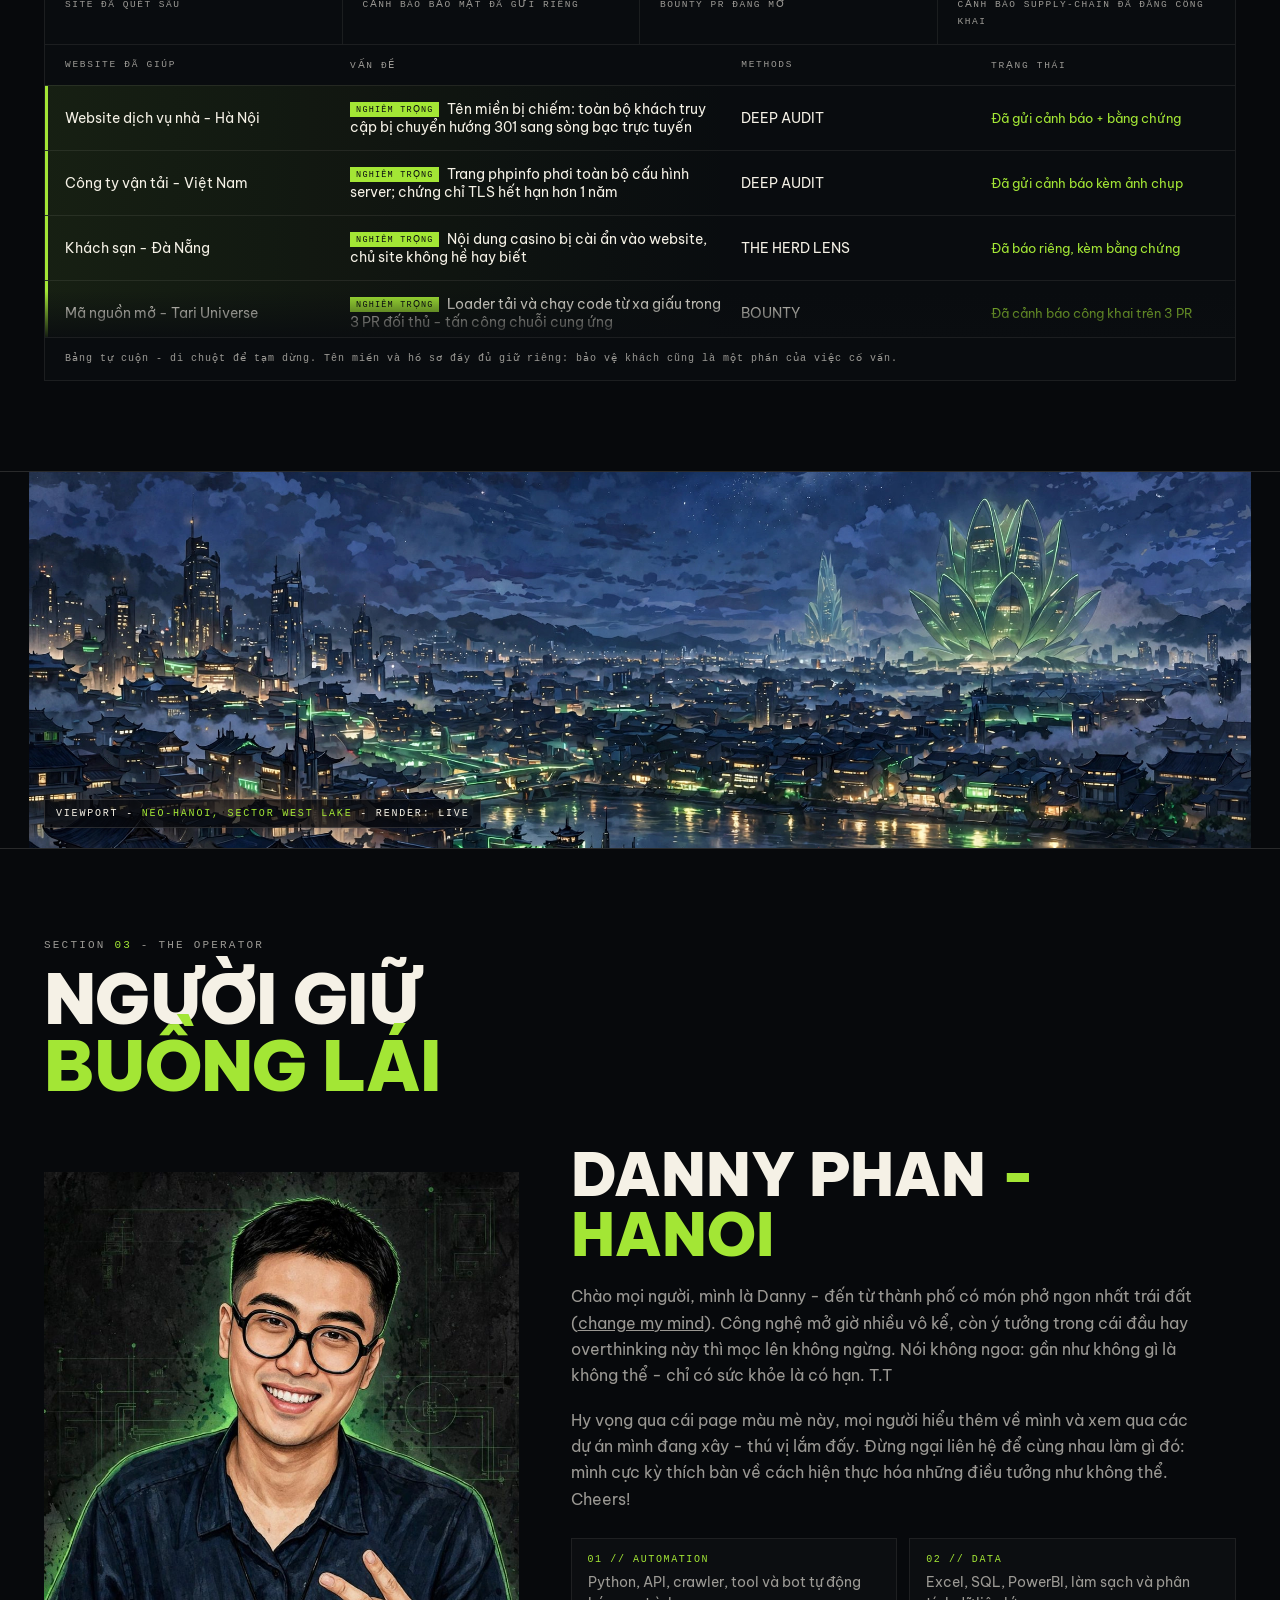
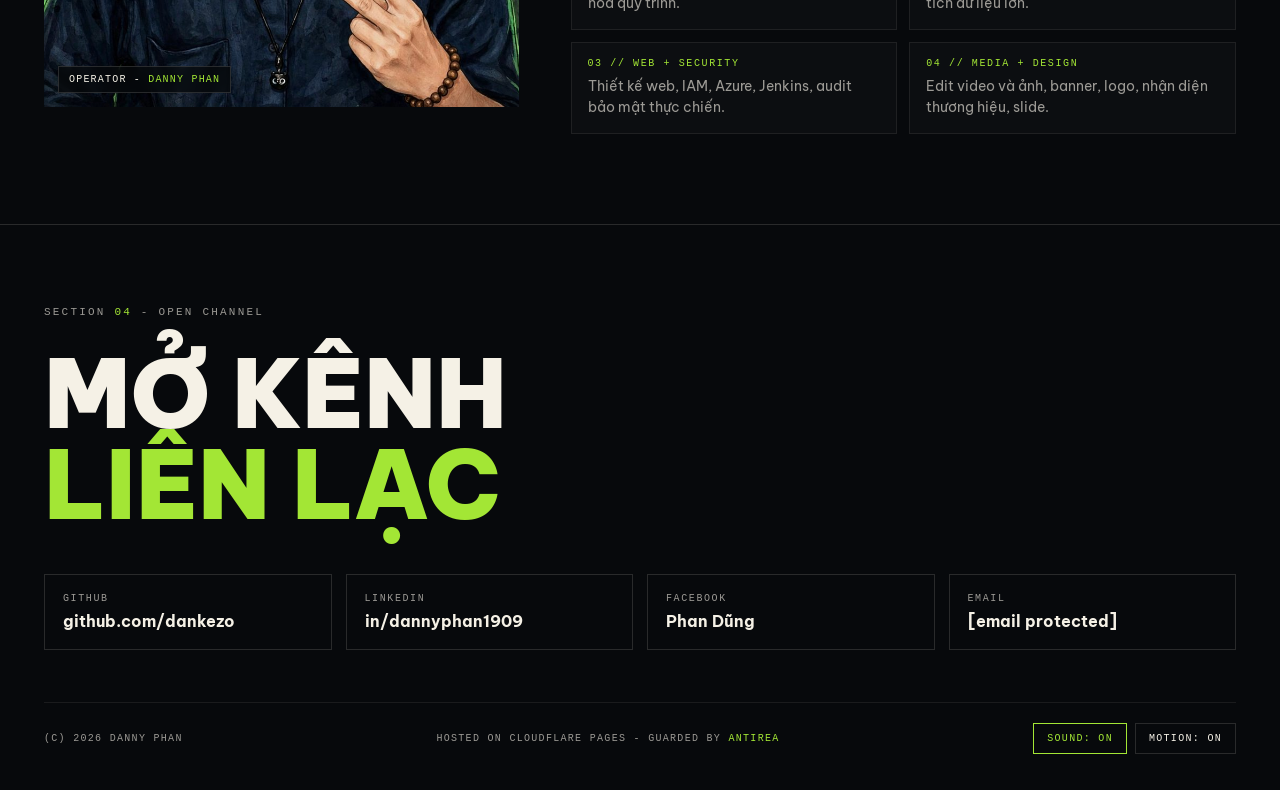
==== commit 0f9bacad: "Neo brain v2: delegate local brain to NeoBrain (34 intents, diacritics-free, entity memory), load li" ====
--- a/site/index.html
+++ b/site/index.html
@@ -854,6 +854,7 @@
   </form>
 </div>
 
+<script src="assets/neo-brain.js"></script>
 <script data-cfasync="false" src="/cdn-cgi/scripts/5c5dd728/cloudflare-static/email-decode.min.js"></script><script>
 
 (function(){
@@ -1348,10 +1349,14 @@
   [/cảm ơn|thank/i, 'Prr, không có chi. Cần gì cứ gọi tớ, tớ trực deck 24/7, trừ lúc ngủ gật trên bàn phím.'],
   [/mèo|neo|cat/i, 'Đúng tớ đây: Neo, mèo đen đeo thẻ phát sáng, co-pilot của deck. Tớ biết gần hết về Danny và các module, hỏi gì tớ cũng ráng trả lời cho ra ngô ra khoai.']
 ];
-function localBrain(q){
+function localBrainLegacy(q){
   var kb = LANG === 'en' ? KB_EN : KB;
   for (var i = 0; i < kb.length; i++) if (kb[i][0].test(q)) return kb[i][1];
   return T('kbDefault');
+}
+function localBrain(q){
+  if (window.NeoBrain) return NeoBrain.localBrain(q, LANG);
+  return localBrainLegacy(q);
 }
 function sendCat(text){
   var q = (text || input.value || '').trim(); if (!q) return;
@@ -1364,7 +1369,7 @@
   var timer = ctrl ? setTimeout(function(){ ctrl.abort(); }, 7000) : null;
   fetch('/api/cat', { method: 'POST', headers: { 'Content-Type': 'application/json' },
     body: JSON.stringify({ message: q, history: history.slice(-6), session: neoSession() }), signal: ctrl ? ctrl.signal : undefined })
-    .then(function(r){ if (timer) clearTimeout(timer); if (!r.ok) throw new Error('bad'); return r.json(); })
+    .then(function(r){ if (timer) clearTimeout(timer); return r.json().then(function(j){ return j; }, function(){ return null; }); })
     .then(function(j){ if (j && j.reply) done(j.reply); else throw new Error('empty'); })
     .catch(function(){ setTimeout(function(){ done(localBrain(q)); }, 650); });
 }
@@ -1373,6 +1378,9 @@
   panel.classList.add('open'); $('#catTeaser').classList.remove('show');
   if (!opened) {
     opened = true;
+    fetch('assets/neo-stats.json').then(function(r){ return r.json(); })
+      .then(function(s){ if (window.NeoBrain) NeoBrain.setStats(s); })
+      .catch(function(){});
     var saved = [];
     try { saved = JSON.parse(localStorage.getItem('neo_transcript') || '[]'); } catch (e) { saved = []; }
     if (saved.length) {
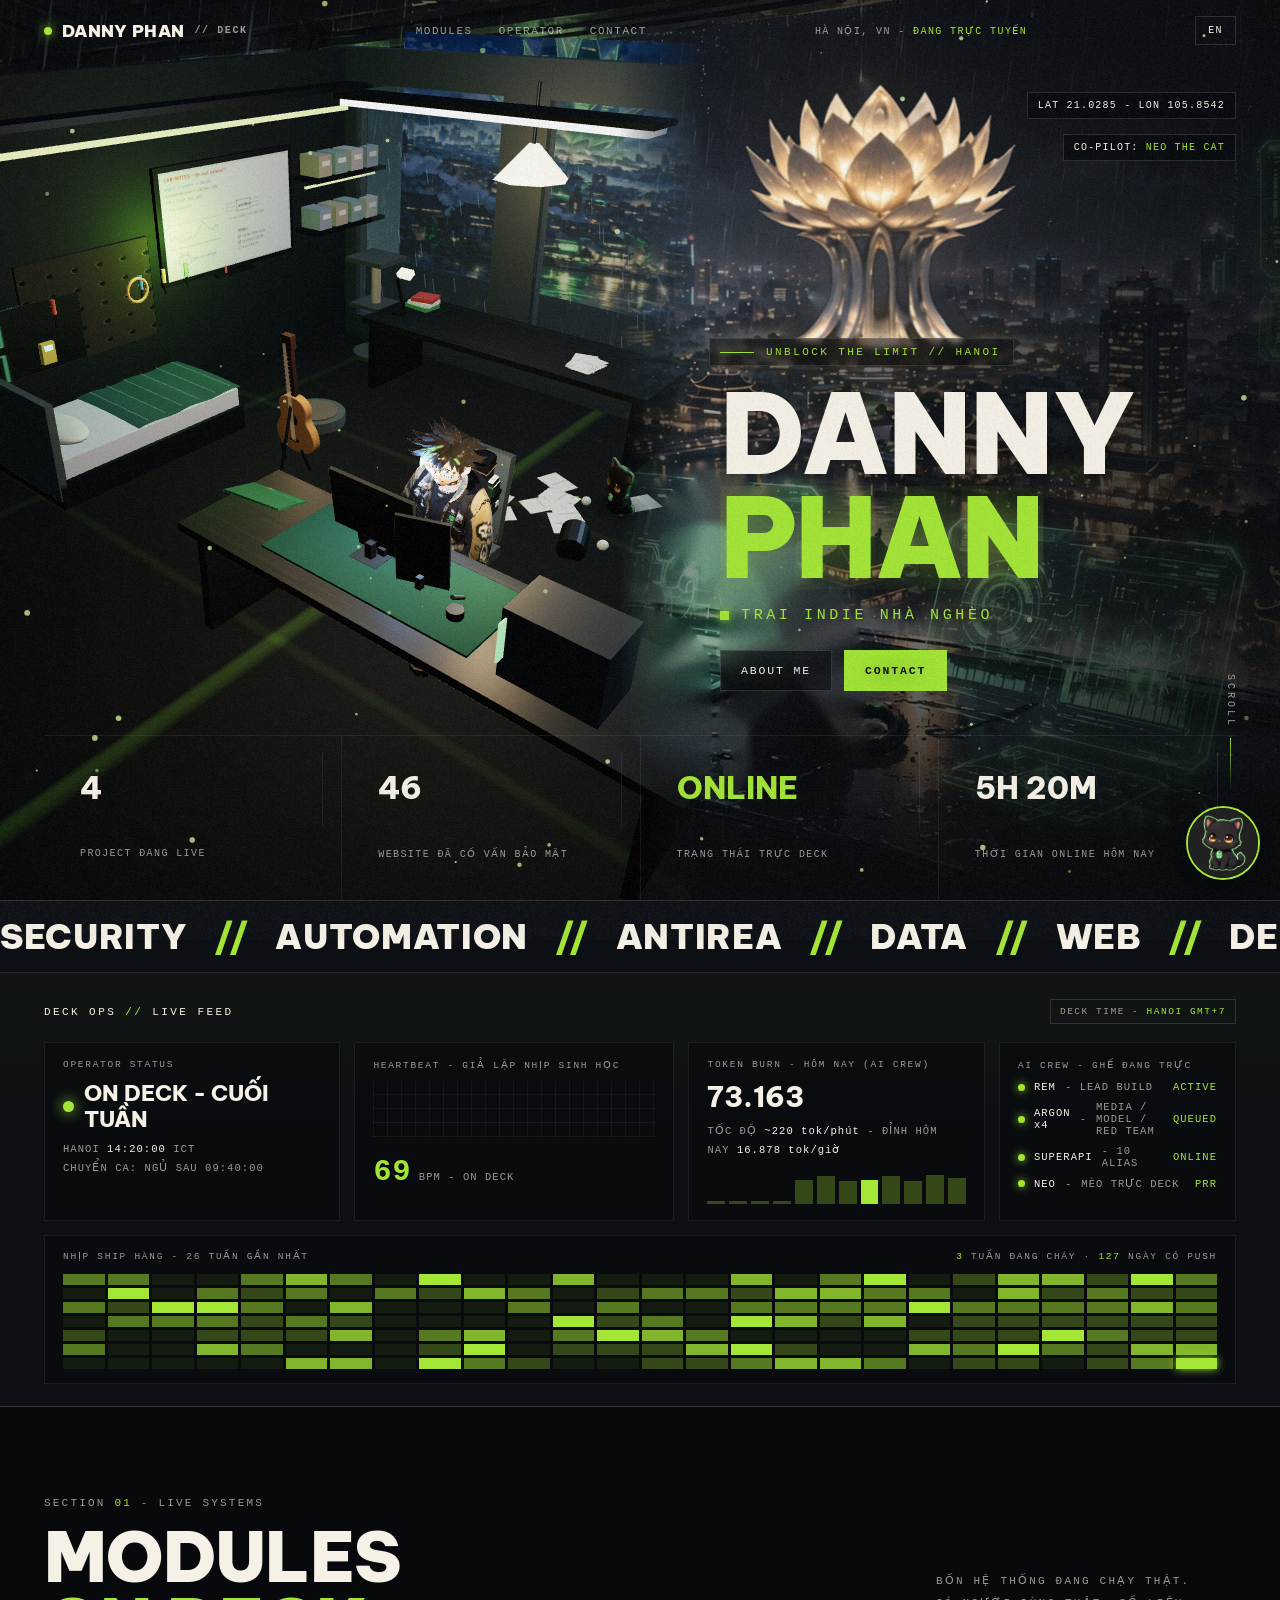
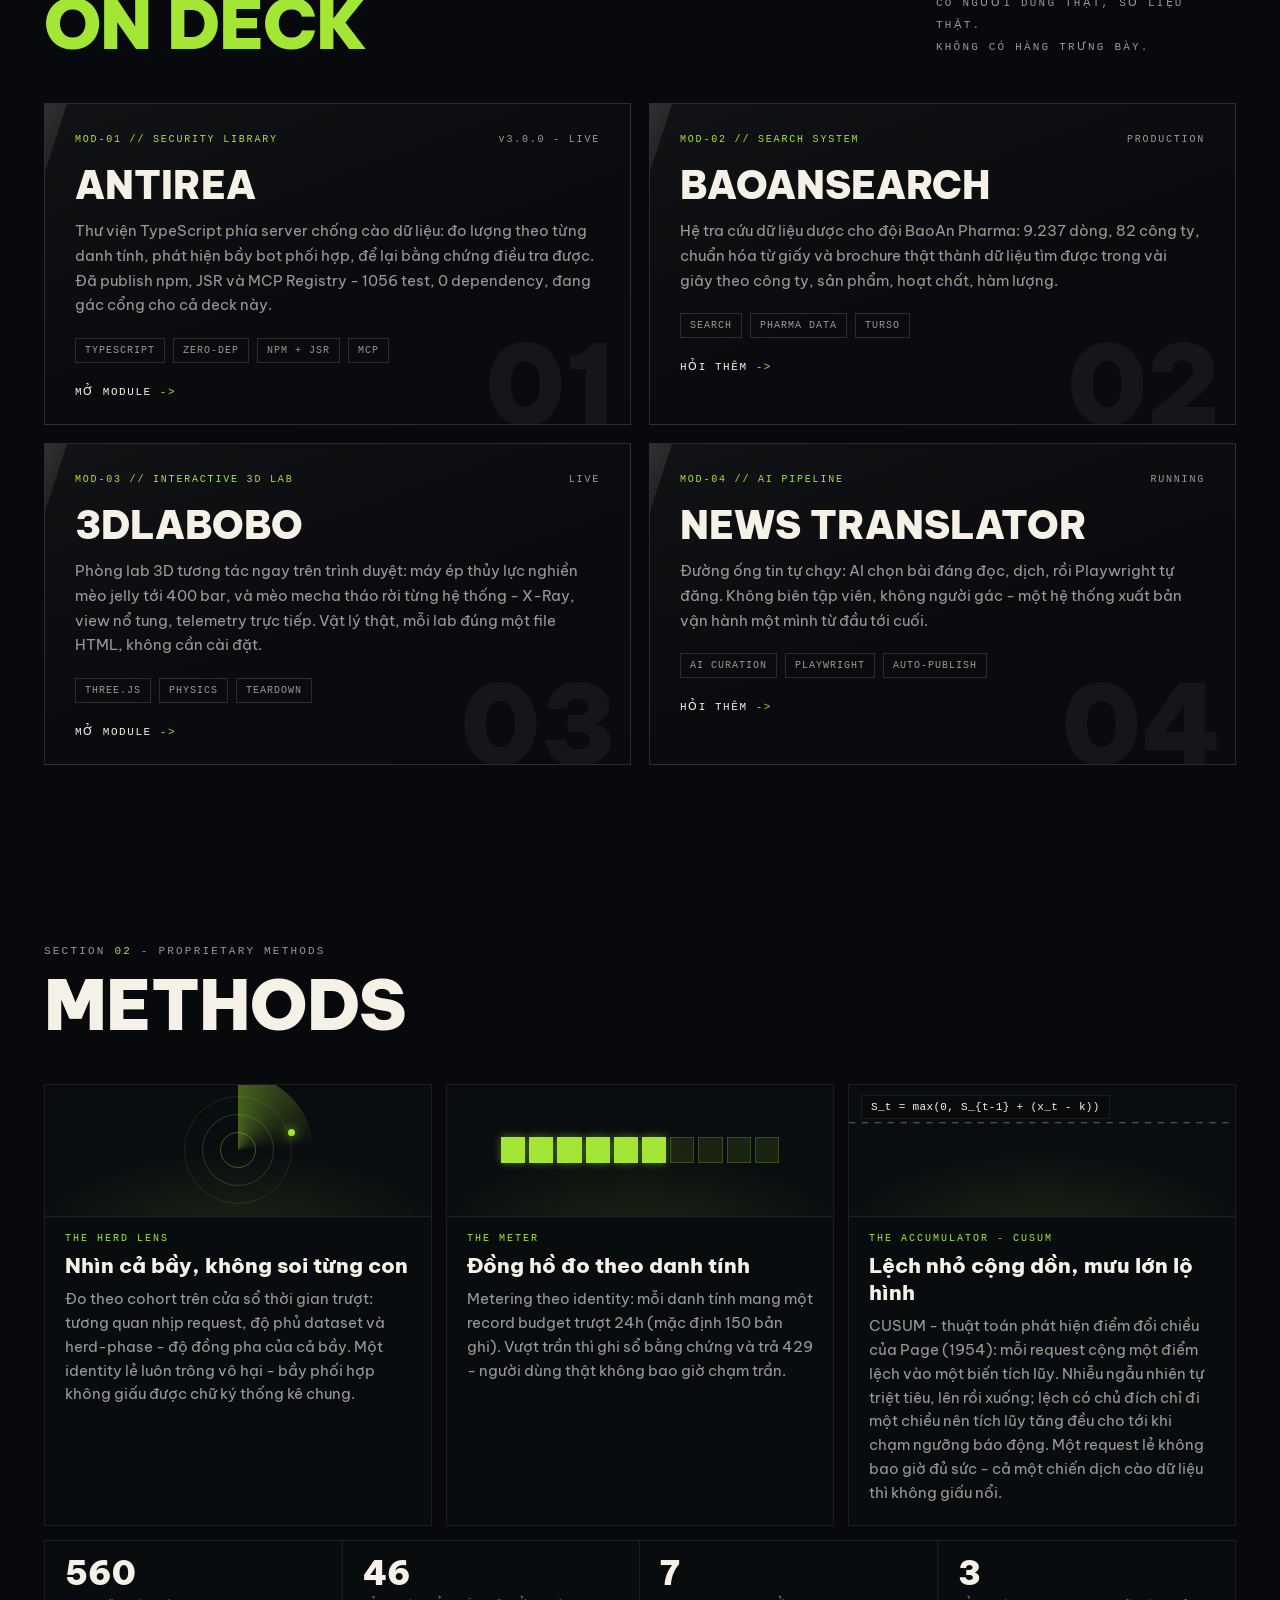
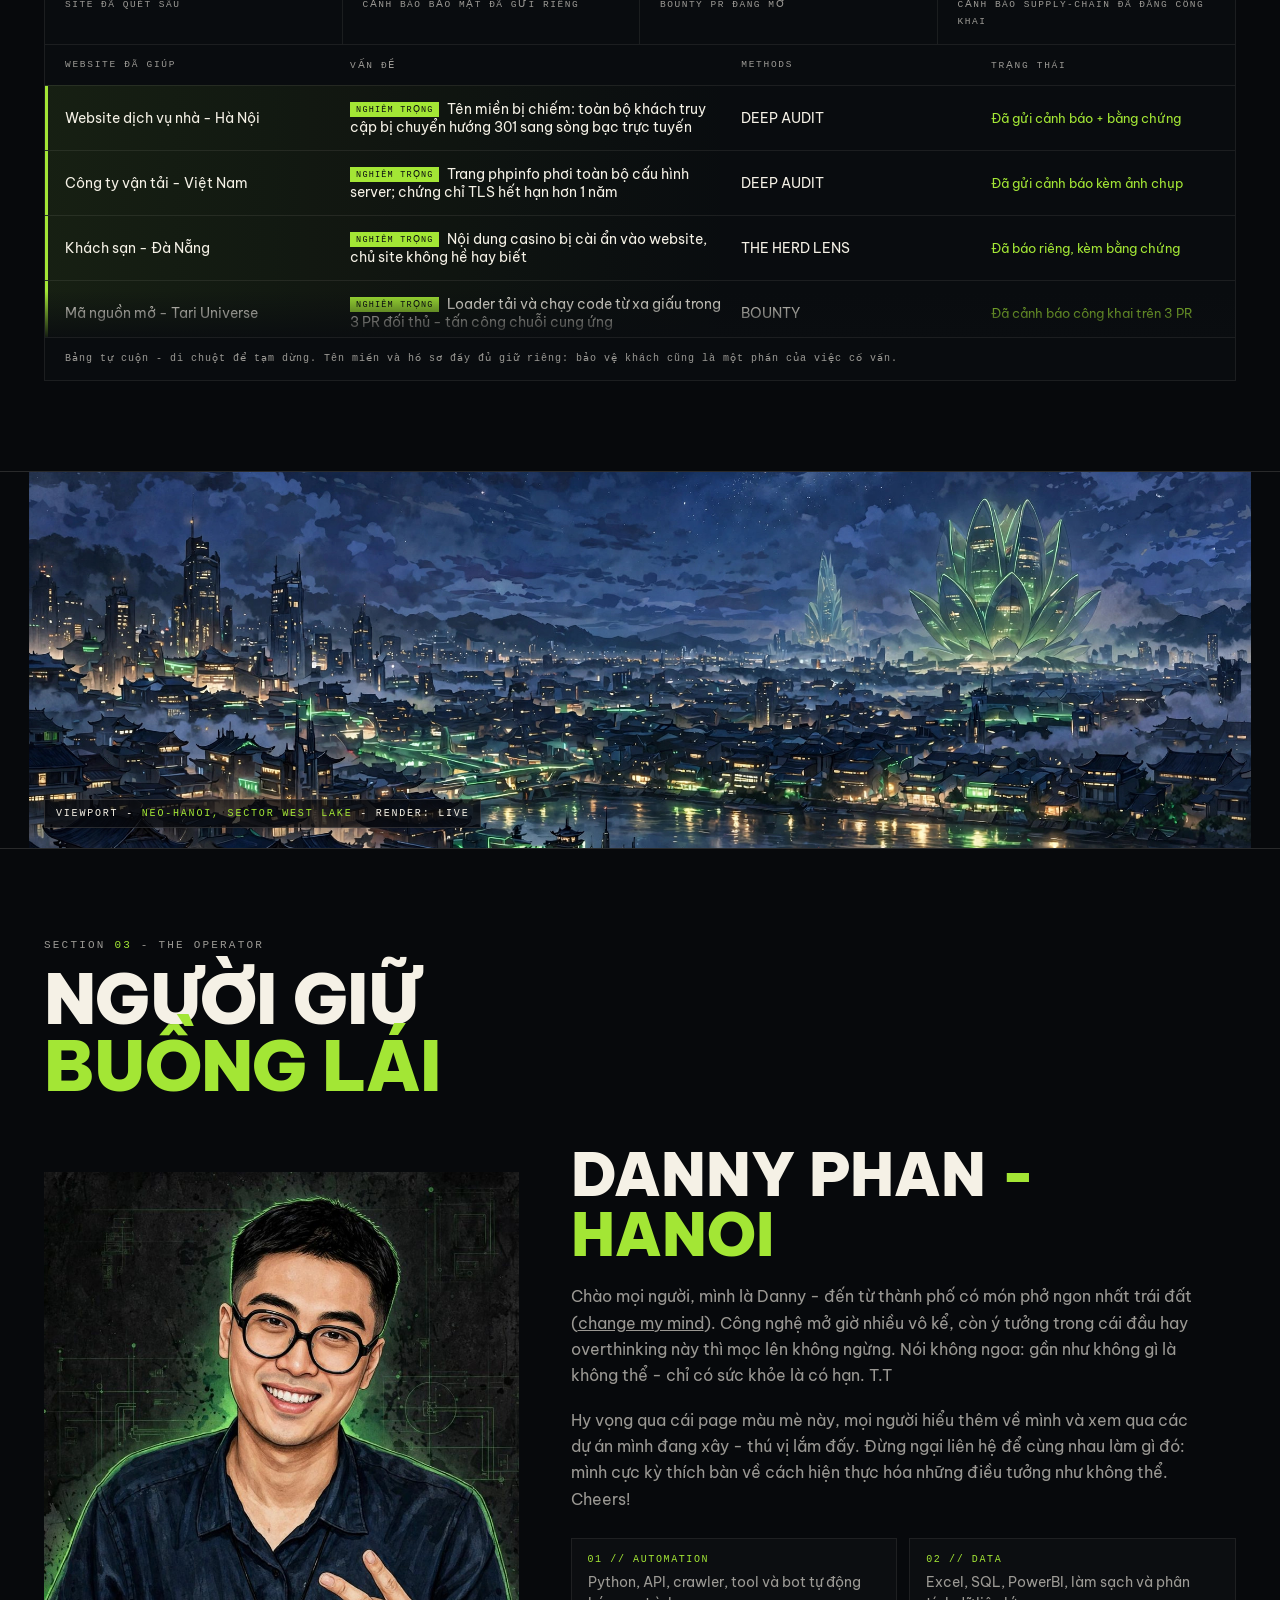
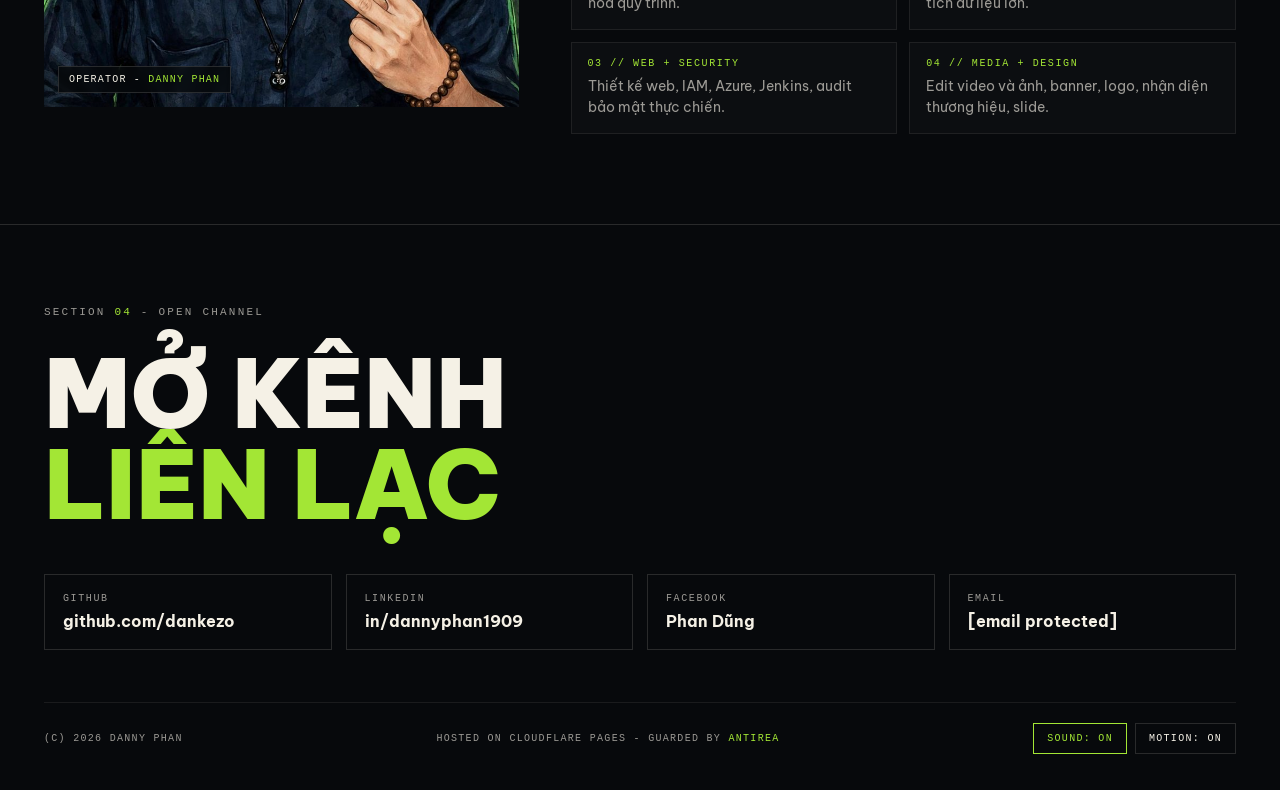
==== commit a30b09c1: "Point 3Dlabobo project video to pj-lab3d.webm" ====
--- a/site/index.html
+++ b/site/index.html
@@ -1644,7 +1644,7 @@
 var PJ = {
   antirea: { desc: 'mod1Desc', video: 'assets/pj-antirea.webm', links: [['page', 'https://antirea.dannyphan.me'], ['repo', 'https://github.com/dankezo/antiRea']] },
   baoan: { desc: 'mod2Desc', video: 'assets/pj-baoan.webm', links: [] },
-  lab3d: { desc: 'mod3Desc', video: 'assets/pj-catopedia.webm', links: [['page', 'https://3dlabobo.dannyphan.me/'], ['repo', 'https://github.com/dankezo/3Dlabobo']] },
+  lab3d: { desc: 'mod3Desc', video: 'assets/pj-lab3d.webm', links: [['page', 'https://3dlabobo.dannyphan.me/'], ['repo', 'https://github.com/dankezo/3Dlabobo']] },
   news: { desc: 'mod4Desc', video: 'assets/pj-news.webm', links: [['ask', '#contact']] }
 };
 var pjSection = document.getElementById('modules');
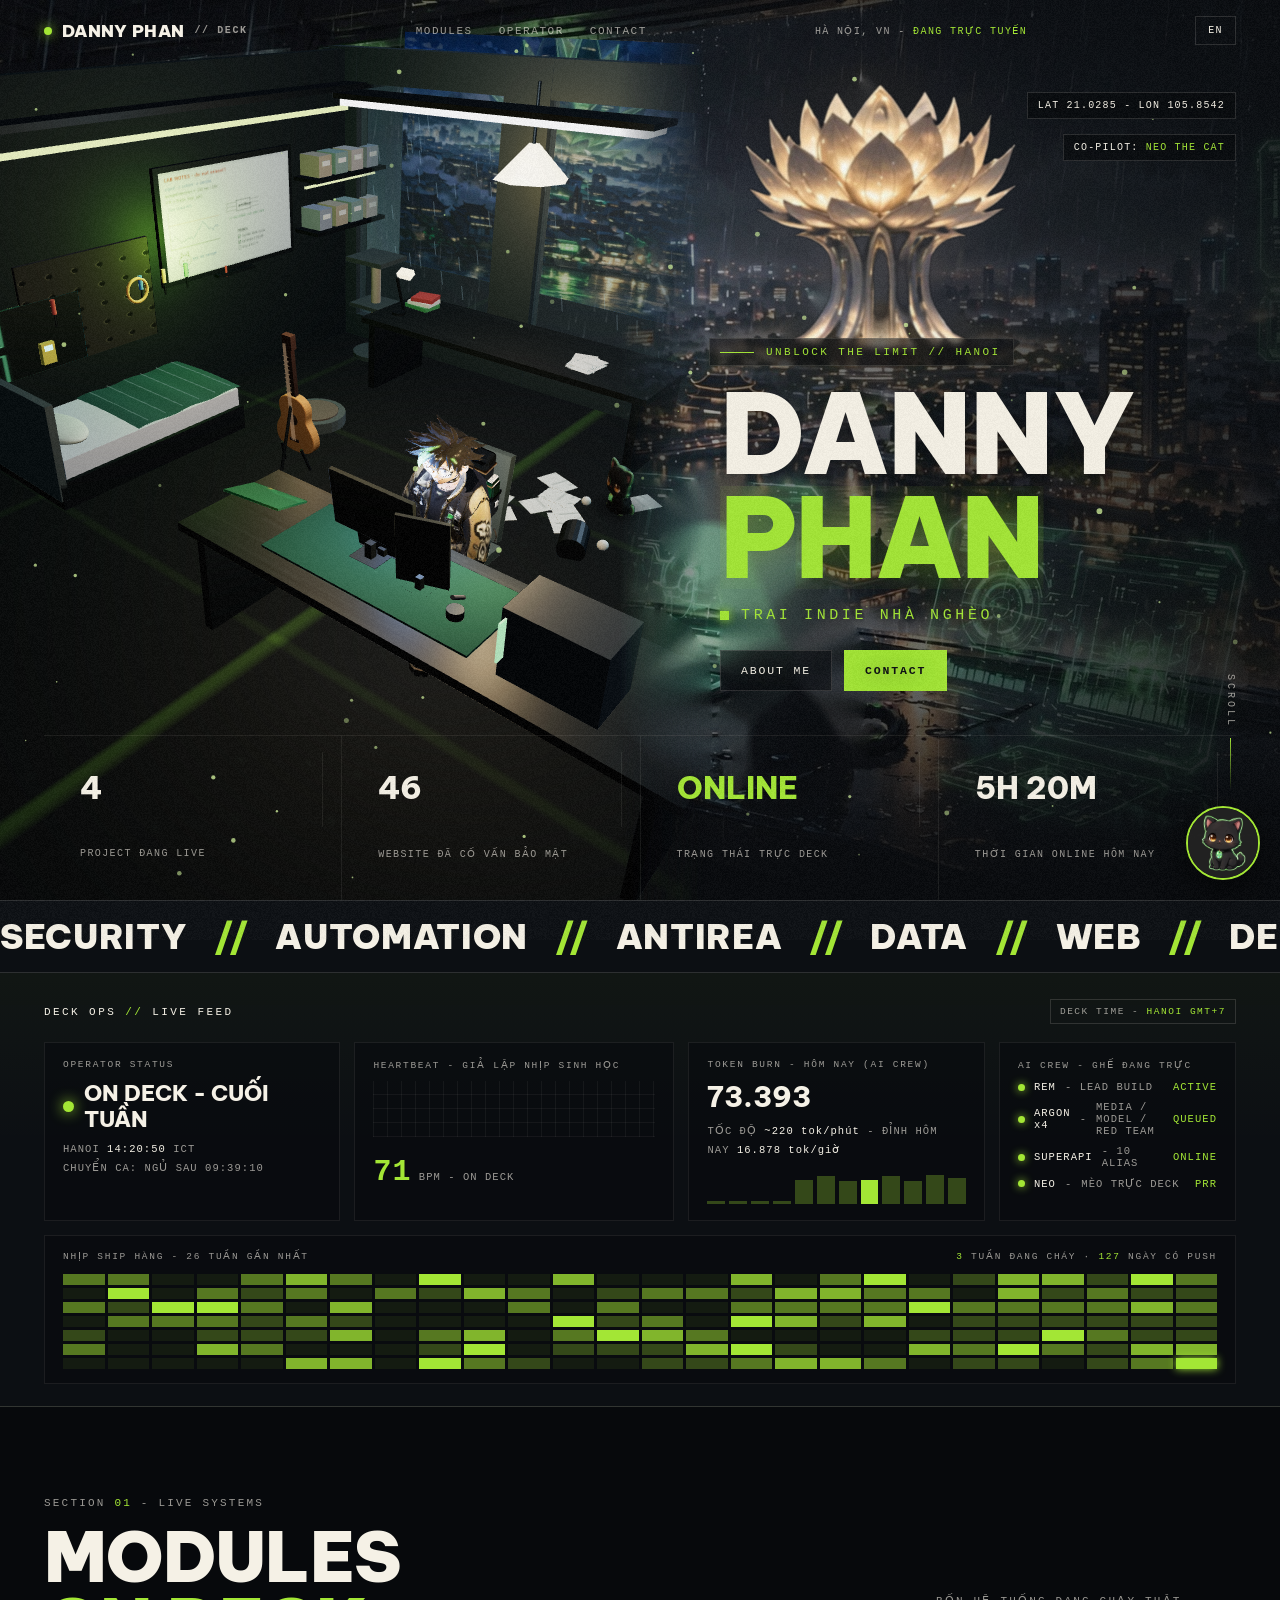
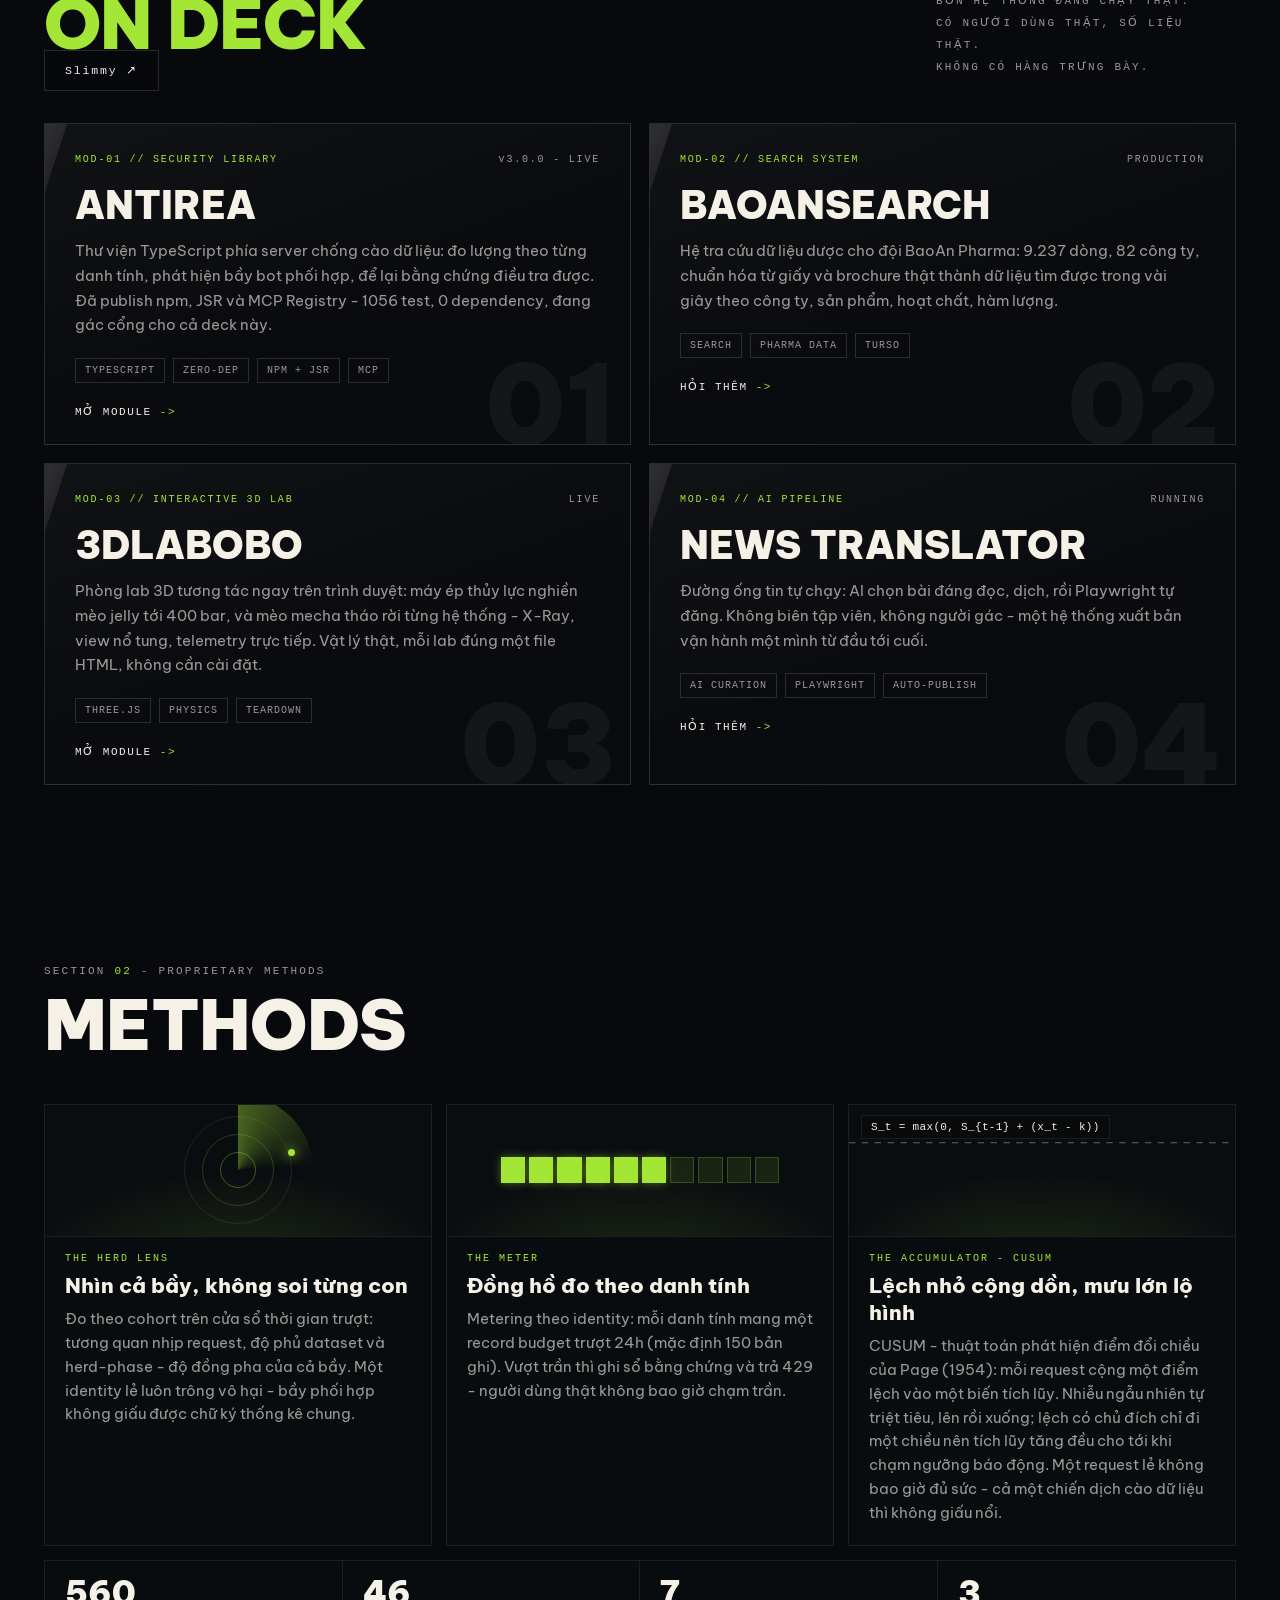
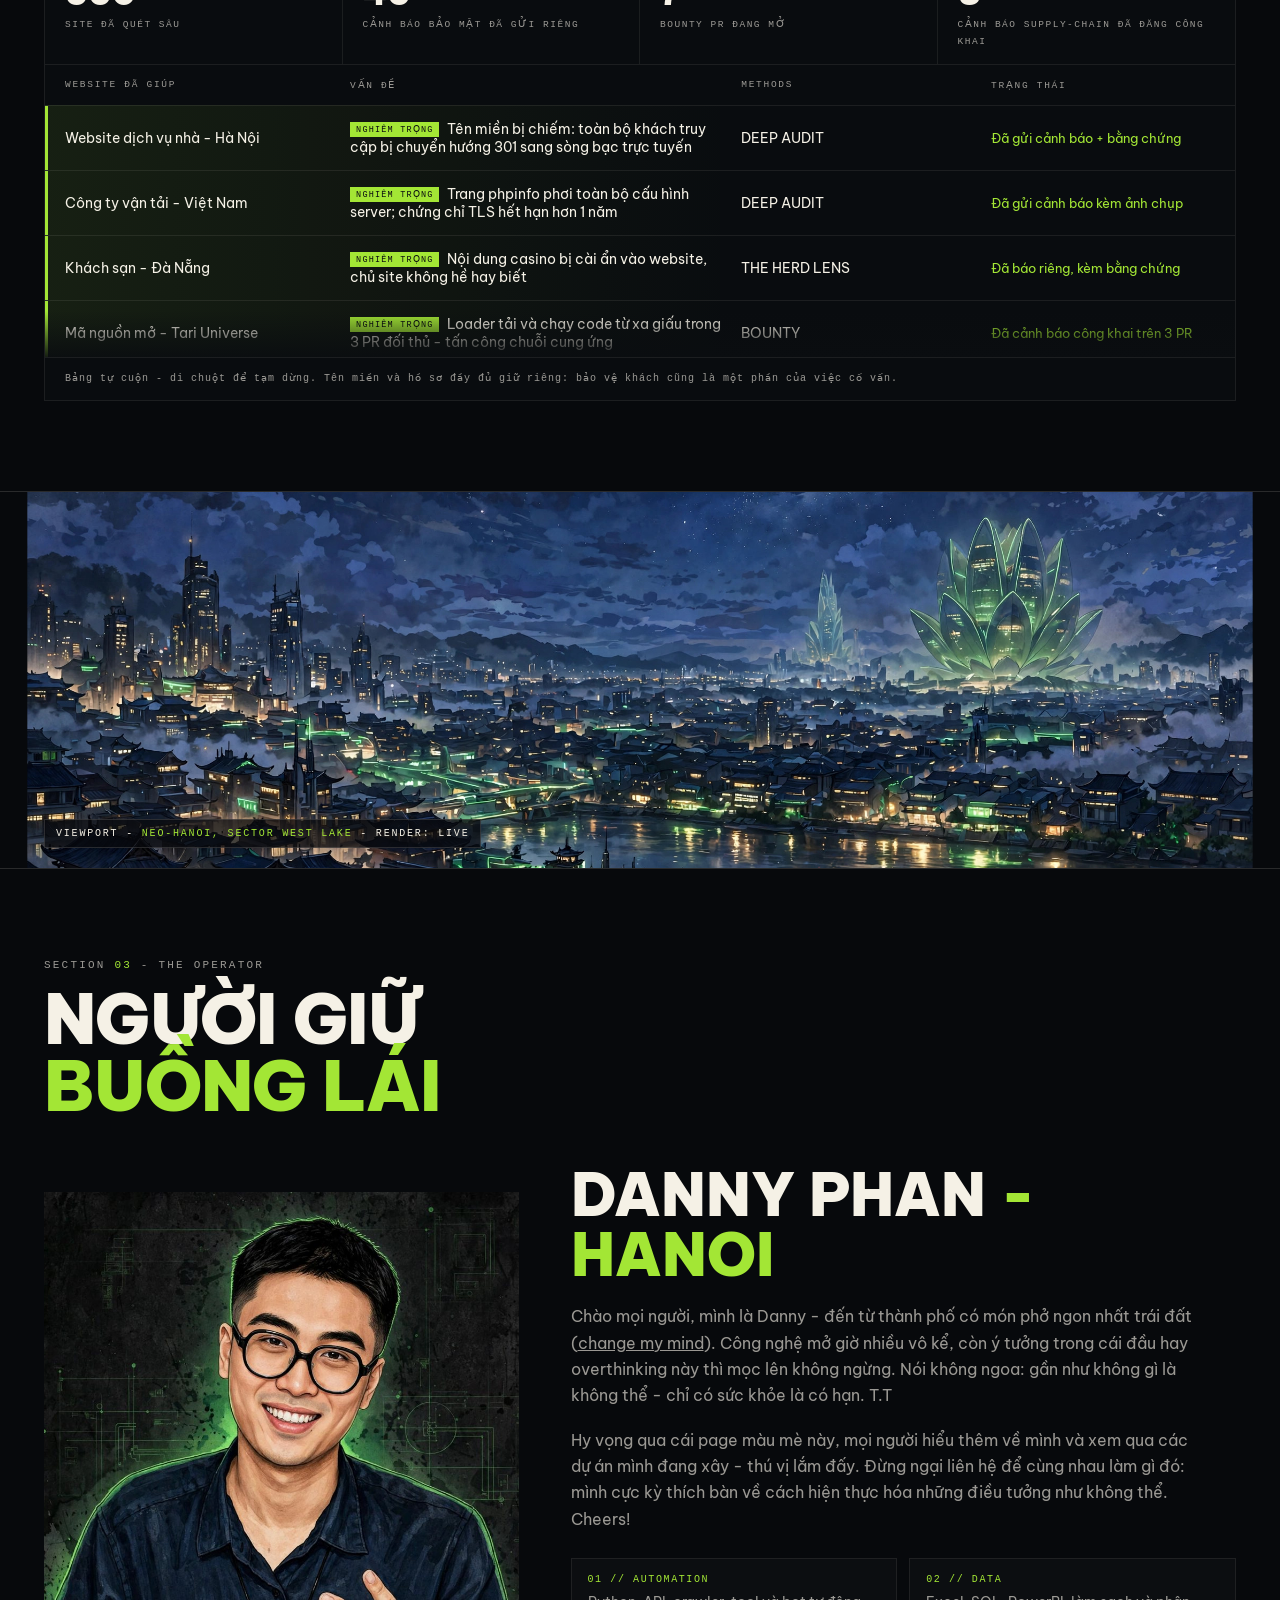
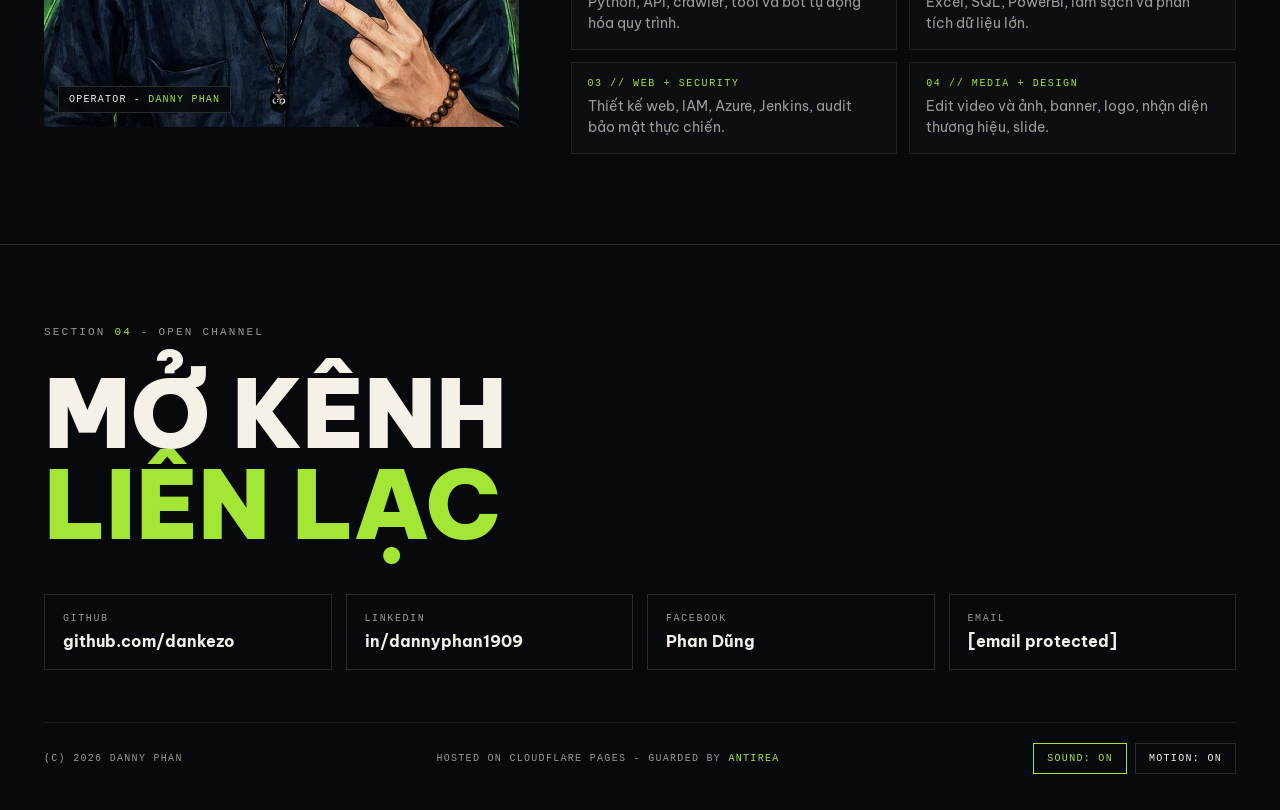
==== commit d2011717: "Add Slimmy to the personal hub" ====
--- a/site/index.html
+++ b/site/index.html
@@ -663,6 +663,7 @@
       <div>
         <div class="idx">SECTION <b>01</b> - LIVE SYSTEMS</div>
         <h2>Modules<br><span class="acid">on deck</span></h2>
+        <a class="hchip" href="/slimmy">Slimmy <span aria-hidden="true">↗</span></a>
       </div>
       <div class="idx" style="max-width:300px;line-height:2" data-i18n="modsNote">BỐN HỆ THỐNG ĐANG CHẠY THẬT.<br>CÓ NGƯỜI DÙNG THẬT, SỐ LIỆU THẬT.<br>KHÔNG CÓ HÀNG TRƯNG BÀY.</div>
     </div>
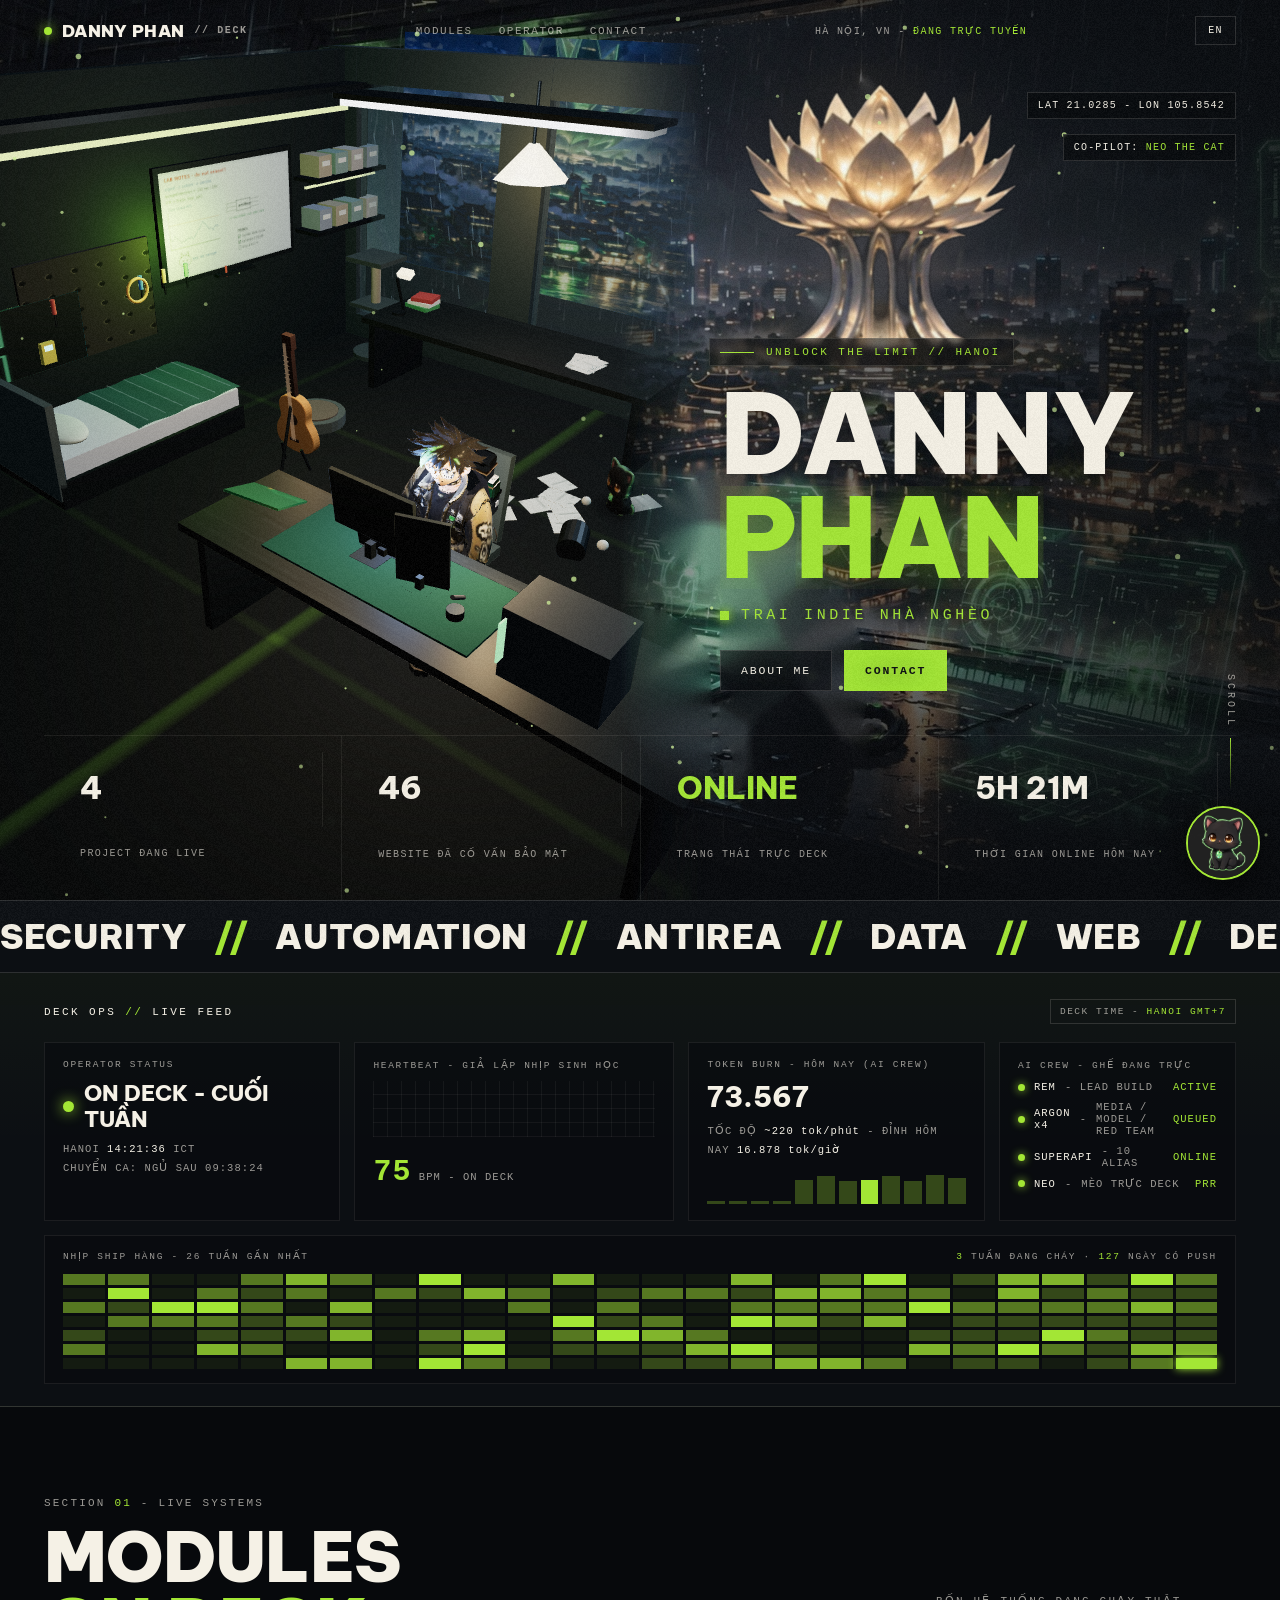
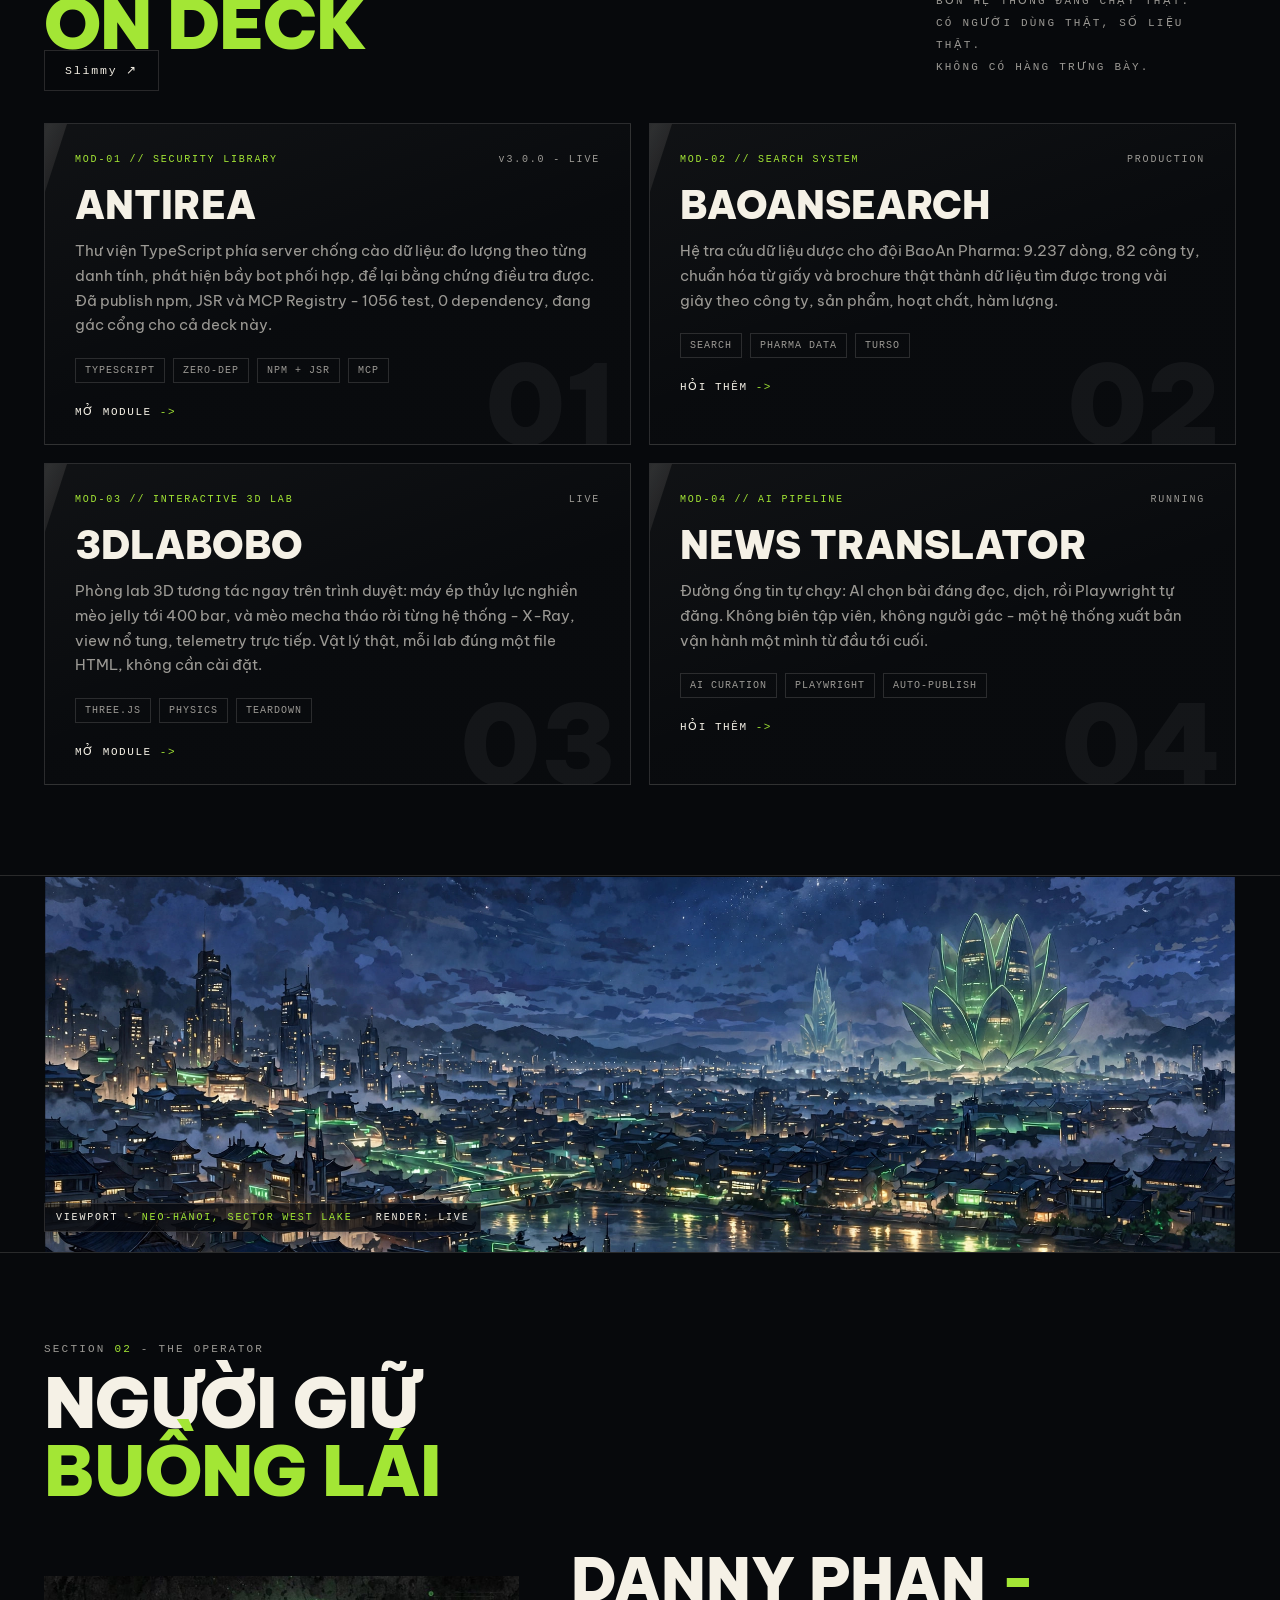
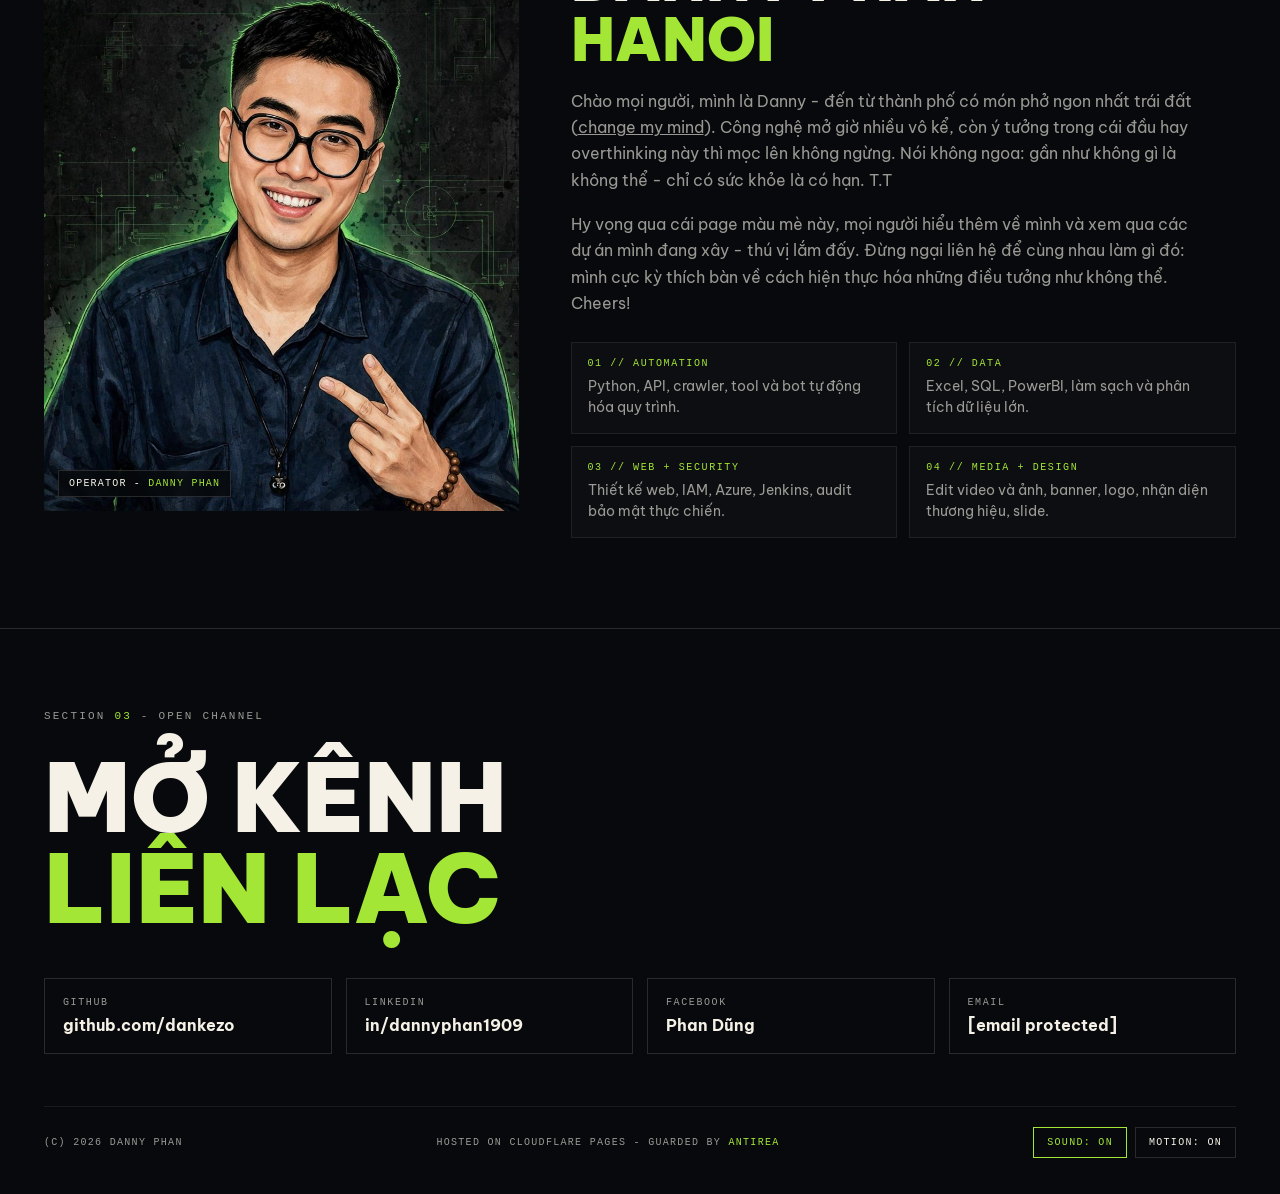
==== commit 0437f23d: "Remove Methods section from hub landing" ====
--- a/site/index.html
+++ b/site/index.html
@@ -723,66 +723,6 @@
   </section>
 
 
-  <!-- METHODS + FIELD RESULTS -->
-  <section class="blk" id="methods">
-    <div class="sec-head reveal">
-      <div>
-        <div class="idx">SECTION <b>02</b> - PROPRIETARY METHODS</div>
-        <h2 data-i18n="methTitle">Methods</h2>
-      </div>
-    </div>
-    <div class="meths">
-      <div class="meth reveal">
-        <div class="mviz"><div class="rings"><i></i><i></i><i></i></div><div class="sweep"></div><div class="blip"></div></div>
-        <div class="mname">THE HERD LENS</div>
-        <h3 data-i18n="m1Name">Nhìn cả bầy, không soi từng con</h3>
-        <p data-i18n="m1Desc">Đo theo cohort trên cửa sổ thời gian trượt: tương quan nhịp request, độ phủ dataset và herd-phase - độ đồng pha của cả bầy. Một identity lẻ luôn trông vô hại - bầy phối hợp không giấu được chữ ký thống kê chung.</p>
-      </div>
-      <div class="meth reveal">
-        <div class="mviz"><div class="gauge"><i class="on"></i><i class="on"></i><i class="on"></i><i class="on"></i><i class="on"></i><i class="on"></i><i></i><i></i><i></i><i></i></div></div>
-        <div class="mname">THE METER</div>
-        <h3 data-i18n="m2Name">Đồng hồ đo theo danh tính</h3>
-        <p data-i18n="m2Desc">Metering theo identity: mỗi danh tính mang một record budget trượt 24h (mặc định 150 bản ghi). Vượt trần thì ghi sổ bằng chứng và trả 429 - người dùng thật không bao giờ chạm trần.</p>
-      </div>
-      <div class="meth reveal">
-        <div class="mviz cusum"><svg viewBox="0 0 300 132" preserveAspectRatio="none" aria-hidden="true"><line class="thr" x1="0" y1="38" x2="300" y2="38"></line><path class="cpath" pathLength="100" d="M0,98 L28,93 L52,99 L78,91 L104,96 L128,87 L152,79 L178,65 L202,51 L226,37 L248,23 L272,11 L300,3"></path><circle class="cdot" cx="226" cy="37" r="4.5"></circle></svg><div class="cform">S_t = max(0, S_{t-1} + (x_t - k))</div></div>
-        <div class="mname">THE ACCUMULATOR - CUSUM</div>
-        <h3 data-i18n="m3Name">Lệch nhỏ cộng dồn, mưu lớn lộ hình</h3>
-        <p data-i18n="m3Desc">CUSUM - thuật toán phát hiện điểm đổi chiều của Page (1954): mỗi request cộng một điểm lệch vào một biến tích lũy. Nhiễu ngẫu nhiên tự triệt tiêu, lên rồi xuống; lệch có chủ đích chỉ đi một chiều nên tích lũy tăng đều cho tới khi chạm ngưỡng báo động. Một request lẻ không bao giờ đủ sức - cả một chiến dịch cào dữ liệu thì không giấu nổi.</p>
-      </div>
-    </div>
-    <div class="board reveal">
-      <div class="bdash">
-        <div class="dstat"><div class="dn"><span data-count="560">0</span></div><div class="dl" data-i18n="dScan">SITE ĐÃ QUÉT SÂU</div></div>
-        <div class="dstat"><div class="dn"><span data-count="46">0</span></div><div class="dl" data-i18n="dAdv">CẢNH BÁO BẢO MẬT ĐÃ GỬI RIÊNG</div></div>
-        <div class="dstat"><div class="dn"><span data-count="7">0</span></div><div class="dl" data-i18n="dBounty">BOUNTY PR ĐANG MỞ</div></div>
-        <div class="dstat"><div class="dn"><span data-count="3">0</span></div><div class="dl" data-i18n="dWarn">CẢNH BÁO SUPPLY-CHAIN ĐÃ ĐĂNG CÔNG KHAI</div></div>
-      </div>
-      <div class="brow bhead"><span data-i18n="bSite">WEBSITE ĐÃ GIÚP</span><span data-i18n="bProb">VẤN ĐỀ</span><span data-i18n="bMeth">METHODS</span><span data-i18n="bStat">TRẠNG THÁI</span></div>
-      <div class="bscroll"><div class="btrack">
-        <div class="brow hl"><span data-i18n="r1Site">Website dịch vụ nhà - Hà Nội</span><span><span class="crit" data-i18n="critTag">NGHIÊM TRỌNG</span><span data-i18n="r1Prob">Tên miền bị chiếm: toàn bộ khách truy cập bị chuyển hướng 301 sang sòng bạc trực tuyến</span></span><span>DEEP AUDIT</span><span class="bst" data-i18n="r1Stat">Đã gửi cảnh báo + bằng chứng</span></div>
-        <div class="brow hl"><span data-i18n="r2Site">Công ty vận tải - Việt Nam</span><span><span class="crit" data-i18n="critTag">NGHIÊM TRỌNG</span><span data-i18n="r2Prob">Trang phpinfo phơi toàn bộ cấu hình server; chứng chỉ TLS hết hạn hơn 1 năm</span></span><span>DEEP AUDIT</span><span class="bst" data-i18n="r2Stat">Đã gửi cảnh báo kèm ảnh chụp</span></div>
-        <div class="brow hl"><span data-i18n="r3Site">Khách sạn - Đà Nẵng</span><span><span class="crit" data-i18n="critTag">NGHIÊM TRỌNG</span><span data-i18n="r3Prob">Nội dung casino bị cài ẩn vào website, chủ site không hề hay biết</span></span><span>THE HERD LENS</span><span class="bst" data-i18n="r3Stat">Đã báo riêng, kèm bằng chứng</span></div>
-        <div class="brow hl"><span data-i18n="r4Site">Mã nguồn mở - Tari Universe</span><span><span class="crit" data-i18n="critTag">NGHIÊM TRỌNG</span><span data-i18n="r4Prob">Loader tải và chạy code từ xa giấu trong 3 PR đối thủ - tấn công chuỗi cung ứng</span></span><span>BOUNTY</span><span class="bst" data-i18n="r4Stat">Đã cảnh báo công khai trên 3 PR</span></div>
-        <div class="brow"><span data-i18n="r5Site">Mã nguồn mở - Tari Universe</span><span data-i18n="r5Prob">4 PR sửa lỗi production: xung đột cổng MCP, treo clipboard trên Flatpak/Wayland, trạng thái PIN, lịch đào tự khởi động lại</span><span>BOUNTY</span><span class="bst" data-i18n="r5Stat">Đang mở - chờ review</span></div>
-        <div class="brow"><span data-i18n="r6Site">Khách sạn quốc tế - Hà Nội</span><span data-i18n="r6Prob">Chứng chỉ TLS hết hạn ngay mùa cao điểm</span><span>THE HERD LENS</span><span class="bst" data-i18n="r6Stat">Đã cảnh báo trước hạn</span></div>
-        <div class="brow"><span data-i18n="r7Site">Chuỗi nha khoa - TP.HCM</span><span data-i18n="r7Prob">CORS phản chiếu mọi origin, kèm credentials</span><span>THE ACCUMULATOR</span><span class="bst" data-i18n="r7Stat">Đã xác minh 2 vòng</span></div>
-        <div class="brow"><span data-i18n="r8Site">Website thương mại điện tử</span><span data-i18n="r8Prob">Vẫn bật TLS 1.0 / 1.1 lỗi thời</span><span>THE HERD LENS</span><span class="bst" data-i18n="r8Stat">Đã gửi khuyến nghị gia cố</span></div>
-        <div class="brow"><span data-i18n="r9Site">Khách sạn - Đà Nẵng</span><span data-i18n="r9Prob">Luồng đặt phòng cần rà soát bảo mật</span><span>THE METER</span><span class="bst" data-i18n="r9Stat">Đã báo riêng, kèm bằng chứng</span></div>
-        <div class="brow hl" aria-hidden="true"><span data-i18n="r1Site">Website dịch vụ nhà - Hà Nội</span><span><span class="crit" data-i18n="critTag">NGHIÊM TRỌNG</span><span data-i18n="r1Prob">Tên miền bị chiếm: toàn bộ khách truy cập bị chuyển hướng 301 sang sòng bạc trực tuyến</span></span><span>DEEP AUDIT</span><span class="bst" data-i18n="r1Stat">Đã gửi cảnh báo + bằng chứng</span></div>
-        <div class="brow hl" aria-hidden="true"><span data-i18n="r2Site">Công ty vận tải - Việt Nam</span><span><span class="crit" data-i18n="critTag">NGHIÊM TRỌNG</span><span data-i18n="r2Prob">Trang phpinfo phơi toàn bộ cấu hình server; chứng chỉ TLS hết hạn hơn 1 năm</span></span><span>DEEP AUDIT</span><span class="bst" data-i18n="r2Stat">Đã gửi cảnh báo kèm ảnh chụp</span></div>
-        <div class="brow hl" aria-hidden="true"><span data-i18n="r3Site">Khách sạn - Đà Nẵng</span><span><span class="crit" data-i18n="critTag">NGHIÊM TRỌNG</span><span data-i18n="r3Prob">Nội dung casino bị cài ẩn vào website, chủ site không hề hay biết</span></span><span>THE HERD LENS</span><span class="bst" data-i18n="r3Stat">Đã báo riêng, kèm bằng chứng</span></div>
-        <div class="brow hl" aria-hidden="true"><span data-i18n="r4Site">Mã nguồn mở - Tari Universe</span><span><span class="crit" data-i18n="critTag">NGHIÊM TRỌNG</span><span data-i18n="r4Prob">Loader tải và chạy code từ xa giấu trong 3 PR đối thủ - tấn công chuỗi cung ứng</span></span><span>BOUNTY</span><span class="bst" data-i18n="r4Stat">Đã cảnh báo công khai trên 3 PR</span></div>
-        <div class="brow" aria-hidden="true"><span data-i18n="r5Site">Mã nguồn mở - Tari Universe</span><span data-i18n="r5Prob">4 PR sửa lỗi production: xung đột cổng MCP, treo clipboard trên Flatpak/Wayland, trạng thái PIN, lịch đào tự khởi động lại</span><span>BOUNTY</span><span class="bst" data-i18n="r5Stat">Đang mở - chờ review</span></div>
-        <div class="brow" aria-hidden="true"><span data-i18n="r6Site">Khách sạn quốc tế - Hà Nội</span><span data-i18n="r6Prob">Chứng chỉ TLS hết hạn ngay mùa cao điểm</span><span>THE HERD LENS</span><span class="bst" data-i18n="r6Stat">Đã cảnh báo trước hạn</span></div>
-        <div class="brow" aria-hidden="true"><span data-i18n="r7Site">Chuỗi nha khoa - TP.HCM</span><span data-i18n="r7Prob">CORS phản chiếu mọi origin, kèm credentials</span><span>THE ACCUMULATOR</span><span class="bst" data-i18n="r7Stat">Đã xác minh 2 vòng</span></div>
-        <div class="brow" aria-hidden="true"><span data-i18n="r8Site">Website thương mại điện tử</span><span data-i18n="r8Prob">Vẫn bật TLS 1.0 / 1.1 lỗi thời</span><span>THE HERD LENS</span><span class="bst" data-i18n="r8Stat">Đã gửi khuyến nghị gia cố</span></div>
-        <div class="brow" aria-hidden="true"><span data-i18n="r9Site">Khách sạn - Đà Nẵng</span><span data-i18n="r9Prob">Luồng đặt phòng cần rà soát bảo mật</span><span>THE METER</span><span class="bst" data-i18n="r9Stat">Đã báo riêng, kèm bằng chứng</span></div>
-      </div></div>
-      <div class="bfoot" data-i18n="bFoot">Bảng tự cuộn - di chuột để tạm dừng. Tên miền và hồ sơ đầy đủ giữ riêng: bảo vệ khách cũng là một phần của việc cố vấn.</div>
-    </div>
-  </section>
-
   <!-- PANORAMA BAND -->
   <div class="band" aria-hidden="true">
     <img id="bandImg" src="assets/panorama.jpg" alt="" loading="lazy">
@@ -793,7 +733,7 @@
   <section class="blk" id="operator">
     <div class="sec-head reveal">
       <div>
-        <div class="idx">SECTION <b>03</b> - THE OPERATOR</div>
+        <div class="idx">SECTION <b>02</b> - THE OPERATOR</div>
         <h2 data-i18n="opTitle">Người giữ<br><span class="acid">buồng lái</span></h2>
       </div>
     </div>
@@ -818,7 +758,7 @@
 
   <!-- CONTACT -->
   <footer id="contact">
-    <div class="idx mono" style="font-size:11px;letter-spacing:.2em;color:var(--mut)">SECTION <b style="color:var(--acid);font-weight:400">04</b> - OPEN CHANNEL</div>
+    <div class="idx mono" style="font-size:11px;letter-spacing:.2em;color:var(--mut)">SECTION <b style="color:var(--acid);font-weight:400">03</b> - OPEN CHANNEL</div>
     <div class="big reveal" style="margin-top:30px" data-i18n="ctTitle">Mở kênh<br><span class="acid">liên lạc</span></div>
     <div class="links reveal">
       <a href="https://github.com/dankezo" target="_blank" rel="noopener" data-cur="OPEN"><div class="lt">GITHUB</div><div class="lv">github.com/dankezo</div></a>
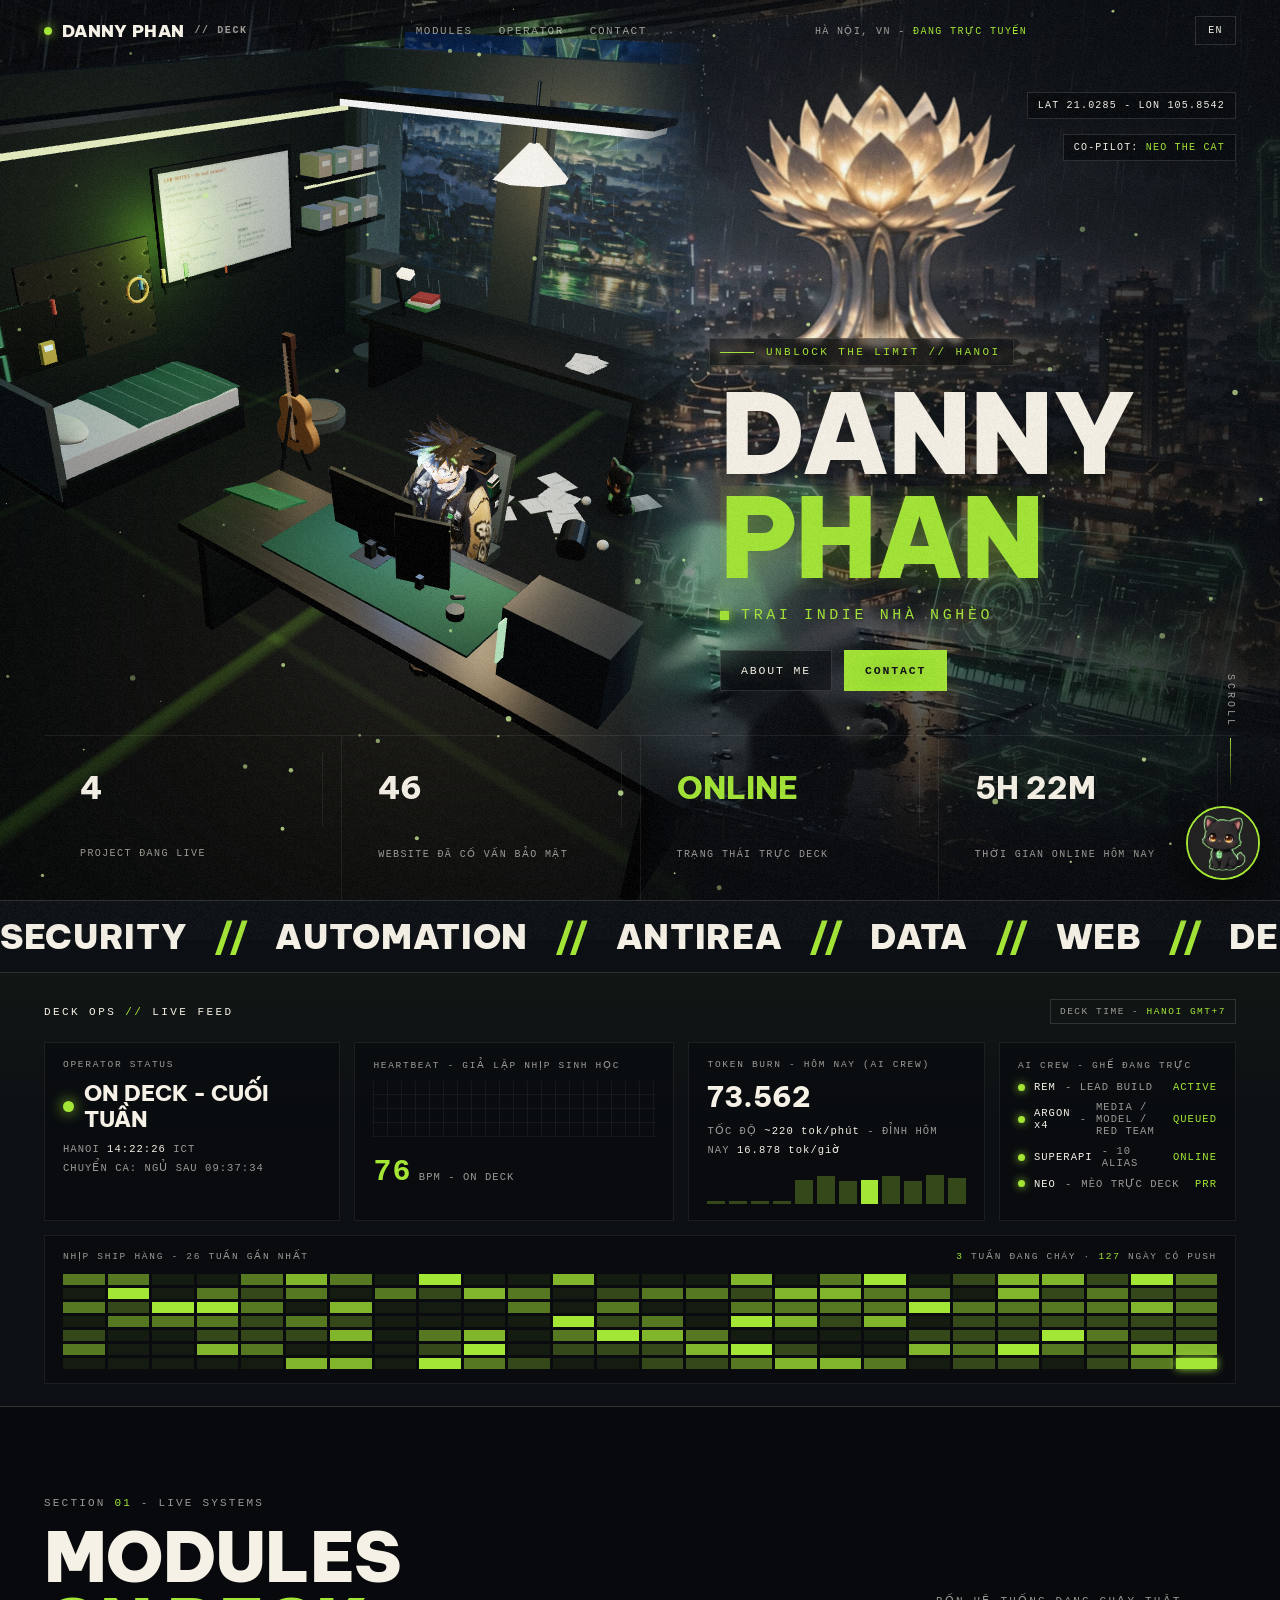
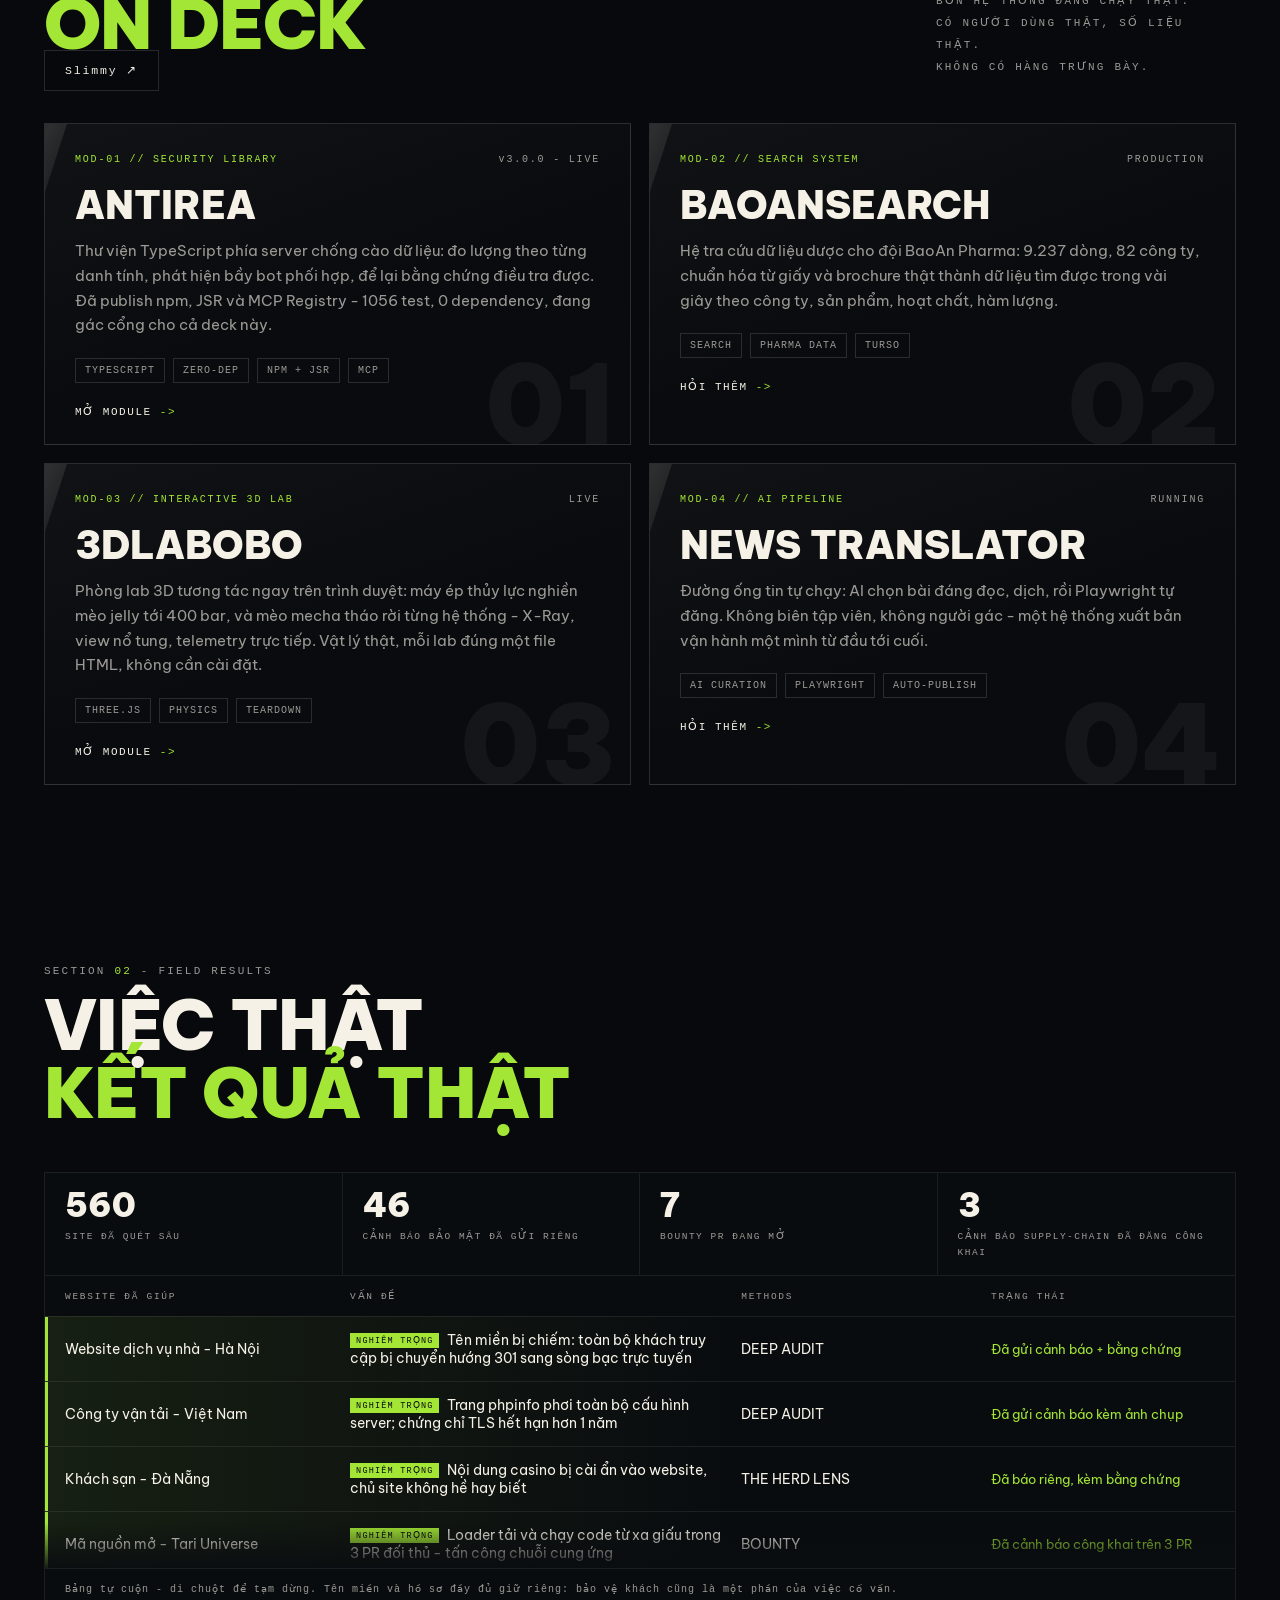
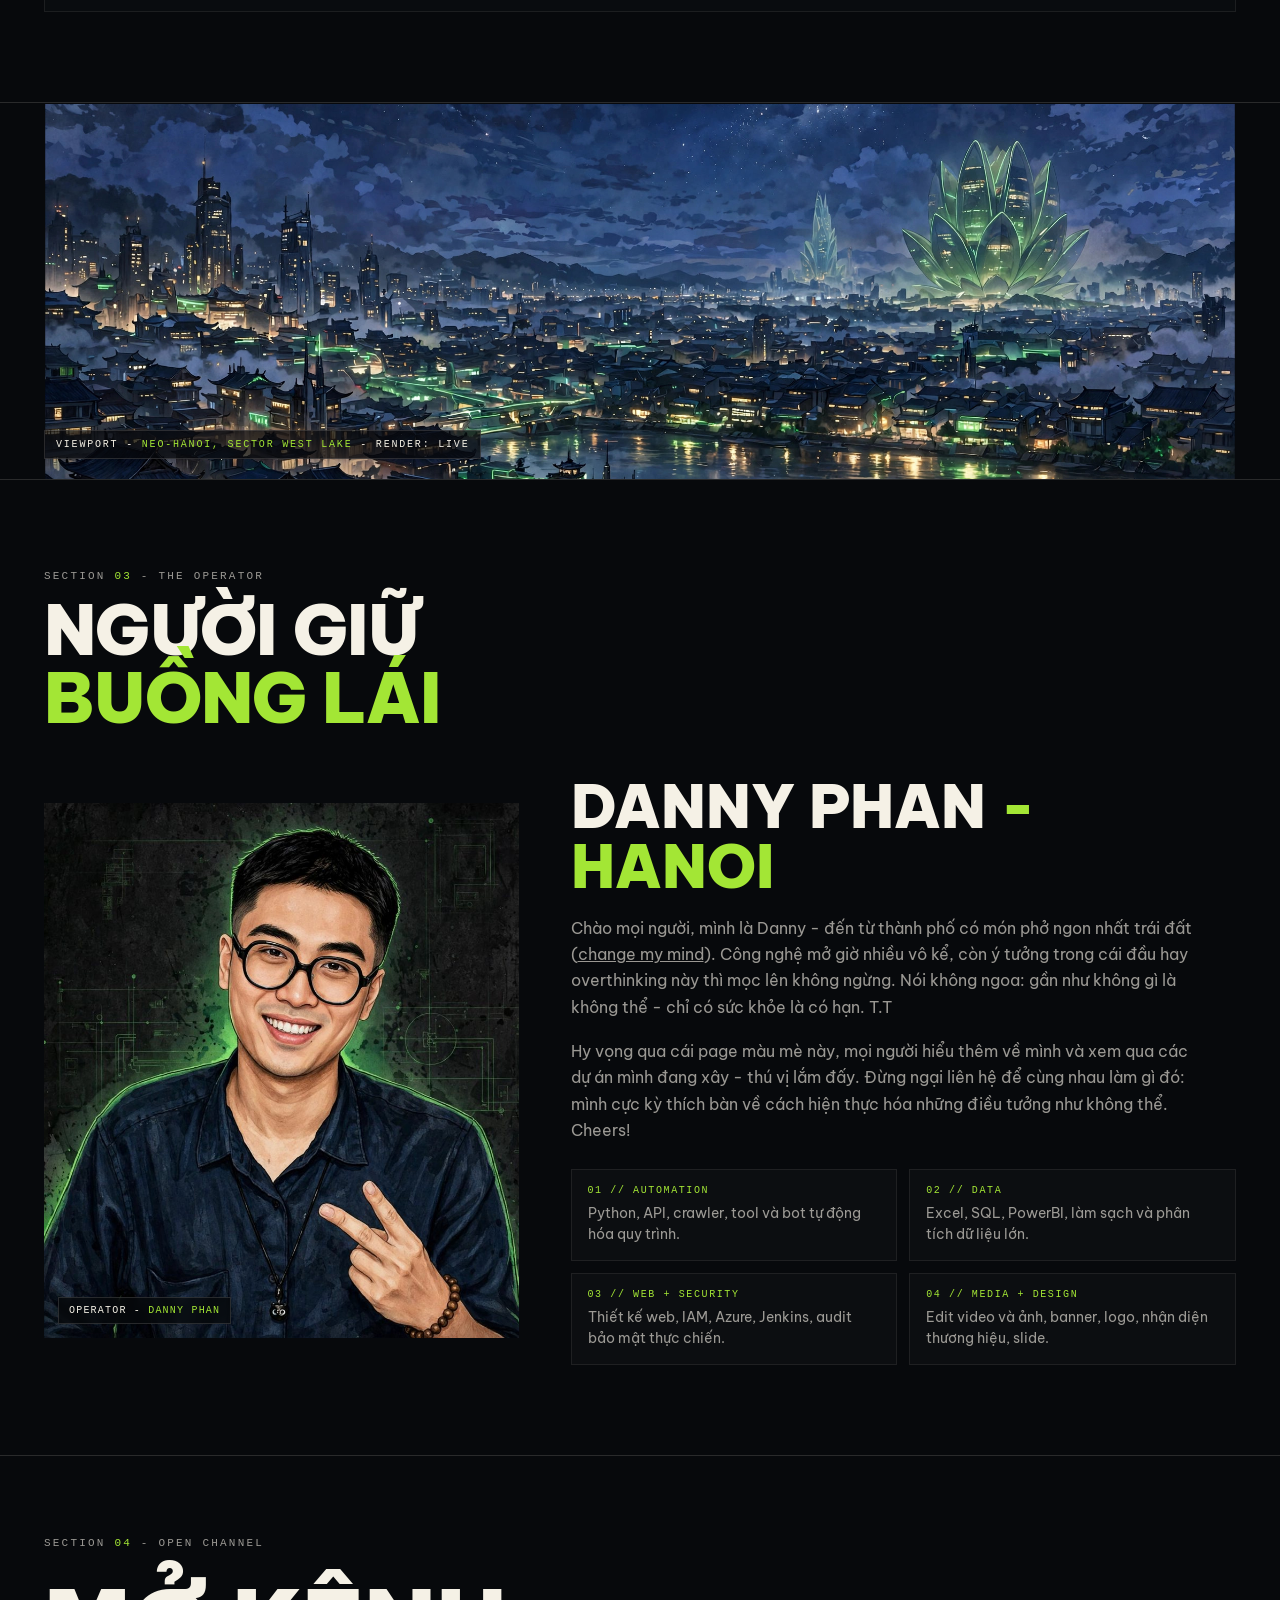
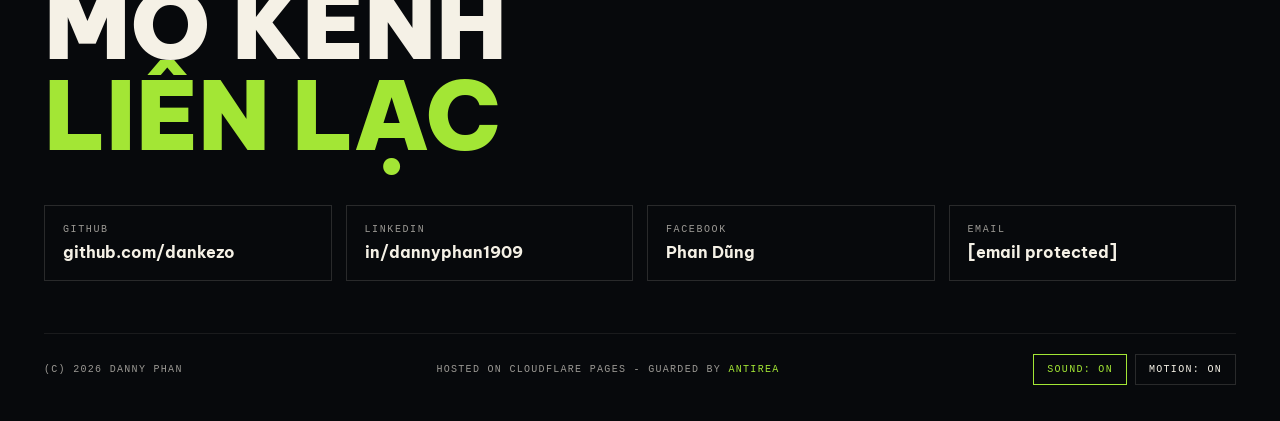
==== commit 72488520: "Restore field-results showcase as its own section (keep Methods cards removed)" ====
--- a/site/index.html
+++ b/site/index.html
@@ -723,6 +723,46 @@
   </section>
 
 
+  <!-- FIELD RESULTS -->
+  <section class="blk" id="field-results">
+    <div class="sec-head reveal">
+      <div>
+        <div class="idx">SECTION <b>02</b> - FIELD RESULTS</div>
+        <h2 data-i18n="frTitle">Việc thật<br><span class="acid">kết quả thật</span></h2>
+      </div>
+    </div>
+    <div class="board reveal">
+      <div class="bdash">
+        <div class="dstat"><div class="dn"><span data-count="560">0</span></div><div class="dl" data-i18n="dScan">SITE ĐÃ QUÉT SÂU</div></div>
+        <div class="dstat"><div class="dn"><span data-count="46">0</span></div><div class="dl" data-i18n="dAdv">CẢNH BÁO BẢO MẬT ĐÃ GỬI RIÊNG</div></div>
+        <div class="dstat"><div class="dn"><span data-count="7">0</span></div><div class="dl" data-i18n="dBounty">BOUNTY PR ĐANG MỞ</div></div>
+        <div class="dstat"><div class="dn"><span data-count="3">0</span></div><div class="dl" data-i18n="dWarn">CẢNH BÁO SUPPLY-CHAIN ĐÃ ĐĂNG CÔNG KHAI</div></div>
+      </div>
+      <div class="brow bhead"><span data-i18n="bSite">WEBSITE ĐÃ GIÚP</span><span data-i18n="bProb">VẤN ĐỀ</span><span data-i18n="bMeth">METHODS</span><span data-i18n="bStat">TRẠNG THÁI</span></div>
+      <div class="bscroll"><div class="btrack">
+        <div class="brow hl"><span data-i18n="r1Site">Website dịch vụ nhà - Hà Nội</span><span><span class="crit" data-i18n="critTag">NGHIÊM TRỌNG</span><span data-i18n="r1Prob">Tên miền bị chiếm: toàn bộ khách truy cập bị chuyển hướng 301 sang sòng bạc trực tuyến</span></span><span>DEEP AUDIT</span><span class="bst" data-i18n="r1Stat">Đã gửi cảnh báo + bằng chứng</span></div>
+        <div class="brow hl"><span data-i18n="r2Site">Công ty vận tải - Việt Nam</span><span><span class="crit" data-i18n="critTag">NGHIÊM TRỌNG</span><span data-i18n="r2Prob">Trang phpinfo phơi toàn bộ cấu hình server; chứng chỉ TLS hết hạn hơn 1 năm</span></span><span>DEEP AUDIT</span><span class="bst" data-i18n="r2Stat">Đã gửi cảnh báo kèm ảnh chụp</span></div>
+        <div class="brow hl"><span data-i18n="r3Site">Khách sạn - Đà Nẵng</span><span><span class="crit" data-i18n="critTag">NGHIÊM TRỌNG</span><span data-i18n="r3Prob">Nội dung casino bị cài ẩn vào website, chủ site không hề hay biết</span></span><span>THE HERD LENS</span><span class="bst" data-i18n="r3Stat">Đã báo riêng, kèm bằng chứng</span></div>
+        <div class="brow hl"><span data-i18n="r4Site">Mã nguồn mở - Tari Universe</span><span><span class="crit" data-i18n="critTag">NGHIÊM TRỌNG</span><span data-i18n="r4Prob">Loader tải và chạy code từ xa giấu trong 3 PR đối thủ - tấn công chuỗi cung ứng</span></span><span>BOUNTY</span><span class="bst" data-i18n="r4Stat">Đã cảnh báo công khai trên 3 PR</span></div>
+        <div class="brow"><span data-i18n="r5Site">Mã nguồn mở - Tari Universe</span><span data-i18n="r5Prob">4 PR sửa lỗi production: xung đột cổng MCP, treo clipboard trên Flatpak/Wayland, trạng thái PIN, lịch đào tự khởi động lại</span><span>BOUNTY</span><span class="bst" data-i18n="r5Stat">Đang mở - chờ review</span></div>
+        <div class="brow"><span data-i18n="r6Site">Khách sạn quốc tế - Hà Nội</span><span data-i18n="r6Prob">Chứng chỉ TLS hết hạn ngay mùa cao điểm</span><span>THE HERD LENS</span><span class="bst" data-i18n="r6Stat">Đã cảnh báo trước hạn</span></div>
+        <div class="brow"><span data-i18n="r7Site">Chuỗi nha khoa - TP.HCM</span><span data-i18n="r7Prob">CORS phản chiếu mọi origin, kèm credentials</span><span>THE ACCUMULATOR</span><span class="bst" data-i18n="r7Stat">Đã xác minh 2 vòng</span></div>
+        <div class="brow"><span data-i18n="r8Site">Website thương mại điện tử</span><span data-i18n="r8Prob">Vẫn bật TLS 1.0 / 1.1 lỗi thời</span><span>THE HERD LENS</span><span class="bst" data-i18n="r8Stat">Đã gửi khuyến nghị gia cố</span></div>
+        <div class="brow"><span data-i18n="r9Site">Khách sạn - Đà Nẵng</span><span data-i18n="r9Prob">Luồng đặt phòng cần rà soát bảo mật</span><span>THE METER</span><span class="bst" data-i18n="r9Stat">Đã báo riêng, kèm bằng chứng</span></div>
+        <div class="brow hl" aria-hidden="true"><span data-i18n="r1Site">Website dịch vụ nhà - Hà Nội</span><span><span class="crit" data-i18n="critTag">NGHIÊM TRỌNG</span><span data-i18n="r1Prob">Tên miền bị chiếm: toàn bộ khách truy cập bị chuyển hướng 301 sang sòng bạc trực tuyến</span></span><span>DEEP AUDIT</span><span class="bst" data-i18n="r1Stat">Đã gửi cảnh báo + bằng chứng</span></div>
+        <div class="brow hl" aria-hidden="true"><span data-i18n="r2Site">Công ty vận tải - Việt Nam</span><span><span class="crit" data-i18n="critTag">NGHIÊM TRỌNG</span><span data-i18n="r2Prob">Trang phpinfo phơi toàn bộ cấu hình server; chứng chỉ TLS hết hạn hơn 1 năm</span></span><span>DEEP AUDIT</span><span class="bst" data-i18n="r2Stat">Đã gửi cảnh báo kèm ảnh chụp</span></div>
+        <div class="brow hl" aria-hidden="true"><span data-i18n="r3Site">Khách sạn - Đà Nẵng</span><span><span class="crit" data-i18n="critTag">NGHIÊM TRỌNG</span><span data-i18n="r3Prob">Nội dung casino bị cài ẩn vào website, chủ site không hề hay biết</span></span><span>THE HERD LENS</span><span class="bst" data-i18n="r3Stat">Đã báo riêng, kèm bằng chứng</span></div>
+        <div class="brow hl" aria-hidden="true"><span data-i18n="r4Site">Mã nguồn mở - Tari Universe</span><span><span class="crit" data-i18n="critTag">NGHIÊM TRỌNG</span><span data-i18n="r4Prob">Loader tải và chạy code từ xa giấu trong 3 PR đối thủ - tấn công chuỗi cung ứng</span></span><span>BOUNTY</span><span class="bst" data-i18n="r4Stat">Đã cảnh báo công khai trên 3 PR</span></div>
+        <div class="brow" aria-hidden="true"><span data-i18n="r5Site">Mã nguồn mở - Tari Universe</span><span data-i18n="r5Prob">4 PR sửa lỗi production: xung đột cổng MCP, treo clipboard trên Flatpak/Wayland, trạng thái PIN, lịch đào tự khởi động lại</span><span>BOUNTY</span><span class="bst" data-i18n="r5Stat">Đang mở - chờ review</span></div>
+        <div class="brow" aria-hidden="true"><span data-i18n="r6Site">Khách sạn quốc tế - Hà Nội</span><span data-i18n="r6Prob">Chứng chỉ TLS hết hạn ngay mùa cao điểm</span><span>THE HERD LENS</span><span class="bst" data-i18n="r6Stat">Đã cảnh báo trước hạn</span></div>
+        <div class="brow" aria-hidden="true"><span data-i18n="r7Site">Chuỗi nha khoa - TP.HCM</span><span data-i18n="r7Prob">CORS phản chiếu mọi origin, kèm credentials</span><span>THE ACCUMULATOR</span><span class="bst" data-i18n="r7Stat">Đã xác minh 2 vòng</span></div>
+        <div class="brow" aria-hidden="true"><span data-i18n="r8Site">Website thương mại điện tử</span><span data-i18n="r8Prob">Vẫn bật TLS 1.0 / 1.1 lỗi thời</span><span>THE HERD LENS</span><span class="bst" data-i18n="r8Stat">Đã gửi khuyến nghị gia cố</span></div>
+        <div class="brow" aria-hidden="true"><span data-i18n="r9Site">Khách sạn - Đà Nẵng</span><span data-i18n="r9Prob">Luồng đặt phòng cần rà soát bảo mật</span><span>THE METER</span><span class="bst" data-i18n="r9Stat">Đã báo riêng, kèm bằng chứng</span></div>
+      </div></div>
+      <div class="bfoot" data-i18n="bFoot">Bảng tự cuộn - di chuột để tạm dừng. Tên miền và hồ sơ đầy đủ giữ riêng: bảo vệ khách cũng là một phần của việc cố vấn.</div>
+    </div>
+  </section>
+
   <!-- PANORAMA BAND -->
   <div class="band" aria-hidden="true">
     <img id="bandImg" src="assets/panorama.jpg" alt="" loading="lazy">
@@ -733,7 +773,7 @@
   <section class="blk" id="operator">
     <div class="sec-head reveal">
       <div>
-        <div class="idx">SECTION <b>02</b> - THE OPERATOR</div>
+        <div class="idx">SECTION <b>03</b> - THE OPERATOR</div>
         <h2 data-i18n="opTitle">Người giữ<br><span class="acid">buồng lái</span></h2>
       </div>
     </div>
@@ -758,7 +798,7 @@
 
   <!-- CONTACT -->
   <footer id="contact">
-    <div class="idx mono" style="font-size:11px;letter-spacing:.2em;color:var(--mut)">SECTION <b style="color:var(--acid);font-weight:400">03</b> - OPEN CHANNEL</div>
+    <div class="idx mono" style="font-size:11px;letter-spacing:.2em;color:var(--mut)">SECTION <b style="color:var(--acid);font-weight:400">04</b> - OPEN CHANNEL</div>
     <div class="big reveal" style="margin-top:30px" data-i18n="ctTitle">Mở kênh<br><span class="acid">liên lạc</span></div>
     <div class="links reveal">
       <a href="https://github.com/dankezo" target="_blank" rel="noopener" data-cur="OPEN"><div class="lt">GITHUB</div><div class="lv">github.com/dankezo</div></a>
@@ -846,6 +886,7 @@
   r9Site: 'Khách sạn - Đà Nẵng', r9Prob: 'Luồng đặt phòng cần rà soát bảo mật', r9Stat: 'Đã báo riêng, kèm bằng chứng',
   bFoot: 'Bảng tự cuộn - di chuột để tạm dừng. Tên miền và hồ sơ đầy đủ giữ riêng: bảo vệ khách cũng là một phần của việc cố vấn.',
   opTitle: 'Người giữ<br><span class="acid">buồng lái</span>',
+  frTitle: 'Việc thật<br><span class="acid">kết quả thật</span>',
   opP1: 'Chào mọi người, mình là Danny - đến từ thành phố có món phở ngon nhất trái đất (<a href="#contact">change my mind</a>). Công nghệ mở giờ nhiều vô kể, còn ý tưởng trong cái đầu hay overthinking này thì mọc lên không ngừng. Nói không ngoa: gần như không gì là không thể - chỉ có sức khỏe là có hạn. T.T',
   opP2: 'Hy vọng qua cái page màu mè này, mọi người hiểu thêm về mình và xem qua các dự án mình đang xây - thú vị lắm đấy. Đừng ngại liên hệ để cùng nhau làm gì đó: mình cực kỳ thích bàn về cách hiện thực hóa những điều tưởng như không thể. Cheers!',
   cap1D: 'Python, API, crawler, tool và bot tự động hóa quy trình.',
@@ -905,6 +946,7 @@
   r9Site: 'Hotel - Da Nang', r9Prob: 'Booking flow needed a security review', r9Stat: 'Reported privately, with evidence',
   bFoot: 'Auto-scrolling board - hover to pause. Domains and full case files stay private: protecting the client is part of the advisory work.',
   opTitle: 'The one at<br><span class="acid">the controls</span>',
+  frTitle: 'Real work<br><span class="acid">real results</span>',
   opP1: 'Hi everyone, I am Danny - from the city with the best pho on Earth (<a href="#contact">change my mind</a>). Open tech is everywhere these days, and ideas keep sprouting nonstop in this overthinking head of mine. No exaggeration: almost nothing is impossible - only health has its limits. T.T',
   opP2: 'I hope this loud, colorful page helps you get to know me and browse the projects I am building - they are genuinely fun. Do not be shy, reach out and let us make something together: I love talking about how to make impossible things real. Cheers!',
   cap1D: 'Python, APIs, crawlers, tools and bots that automate the process.',
